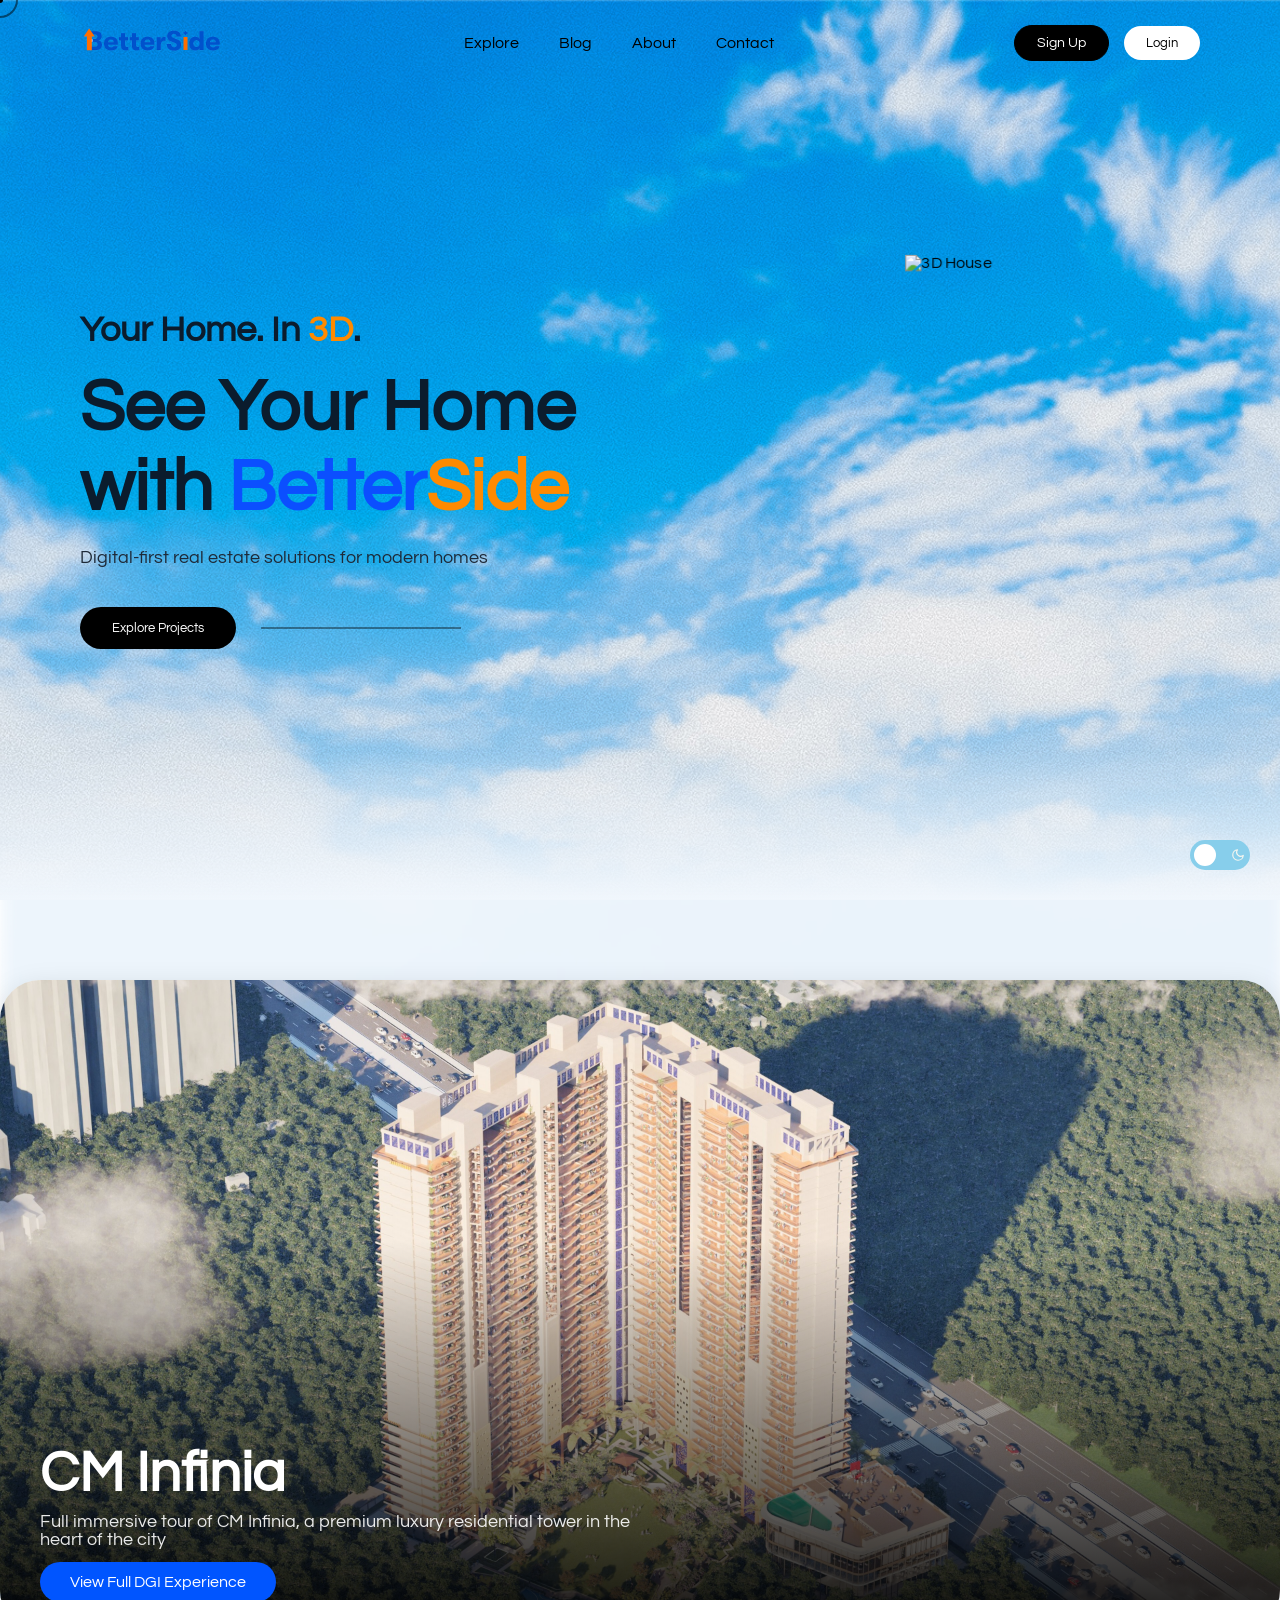
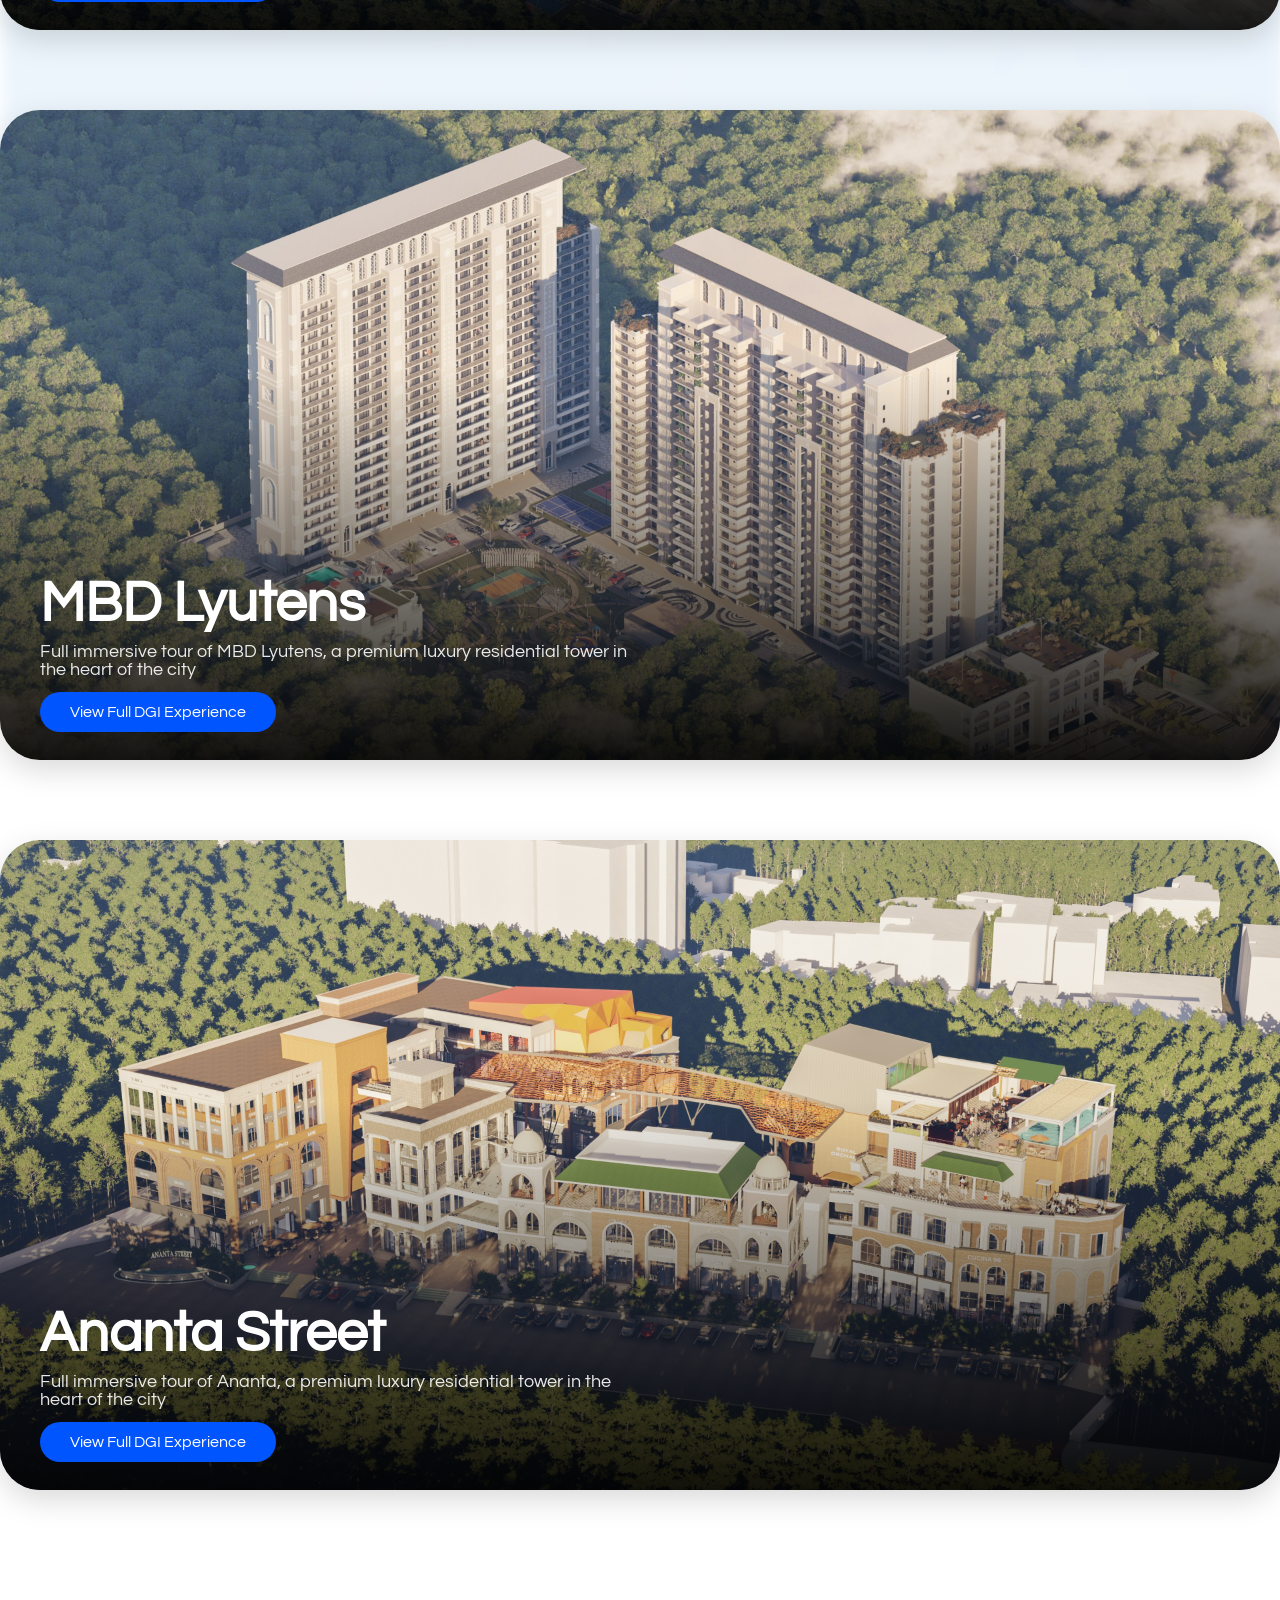
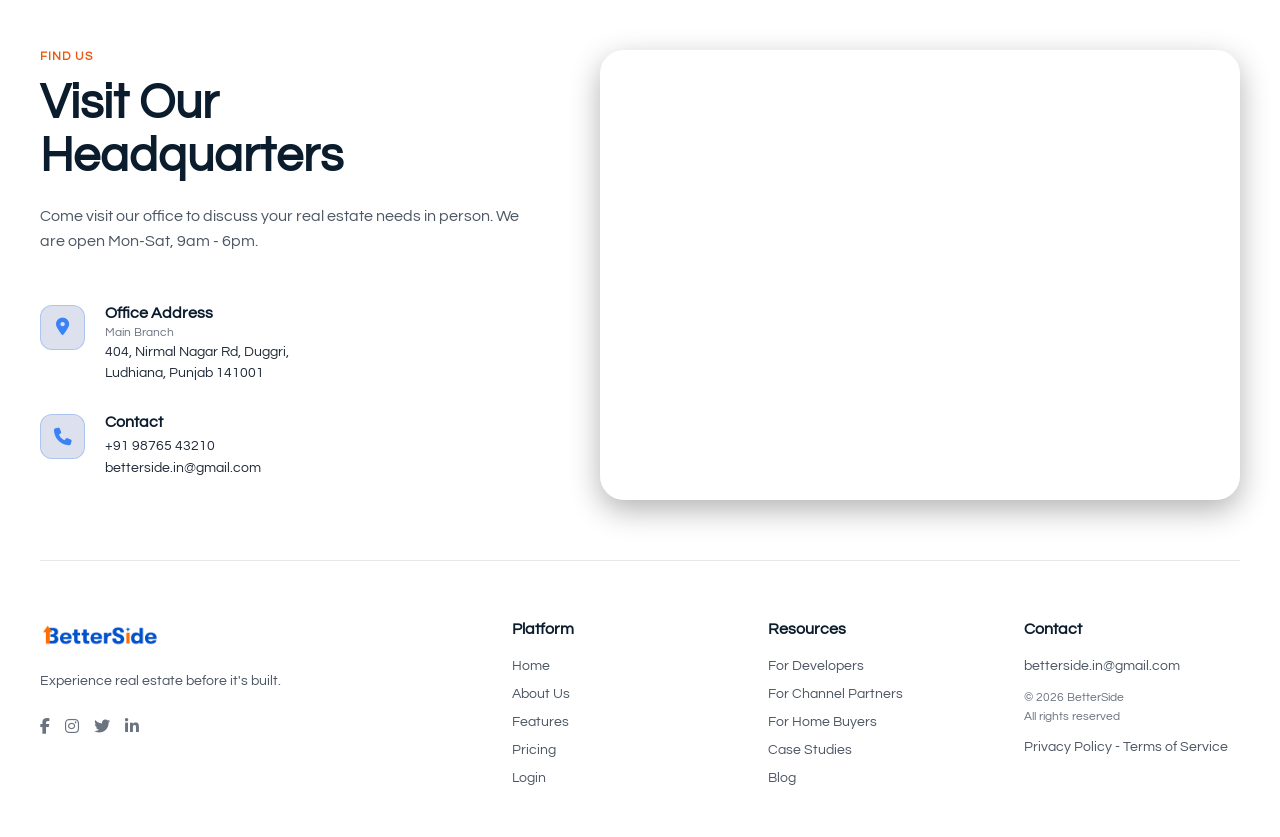
==== index.html @ ca1dca81 "s" ====
<!DOCTYPE html>
<html lang="en">
<head>
    <meta charset="UTF-8">
    <meta name="viewport" content="width=device-width, initial-scale=1.0">
    <title>BetterSide Real Estate</title>
    <link rel="stylesheet" href="style.css">
    <link href="https://fonts.googleapis.com/css2?family=Poppins:wght@300;400;500;600;700&family=Questrial&family=Inter:wght@300;400;600;700&display=swap" rel="stylesheet">
    <link rel="stylesheet" href="https://cdnjs.cloudflare.com/ajax/libs/font-awesome/6.4.0/css/all.min.css">
</head>
<body>

<div class="cursor-dot"></div>
<div class="cursor-ring"></div>

<header class="hero" style="background-image: url('images/hero\ \(background\).jpg'); background-size: cover; background-position: center; background-repeat: no-repeat;">
    <div class="fade-overlay"></div>
    
    <nav class="navbar">
      <div class="logo-space">
        <img src="images/Betterside Logo 1.png" alt="BetterSide Logo">
      </div>
      
     <ul class="nav-links">
  <li>Explore</li>
  <li>Blog</li>

  <li>
    <a href="/subpage/About/index.html" class="primary">About</a>
  </li>

  <li>
    <a href="/subpage/Contact/index.html" class="primary">Contact</a>
  </li>

  <li class="mobile-auth-btn">
    <button class="login-btn"
    onclick="window.location.href='/subpage/Login/index.html'"
    style="width:150px;margin-bottom:10px;border:1px solid #ccc;">
    Login
    </button>
  </li>

  <li class="mobile-auth-btn">
    <button class="signup-btn"
    onclick="window.location.href='/subpage/Sign%20up/index.html'"
    style="width:150px;">
    Sign Up
    </button>
  </li>
</ul>

<div class="nav-actions">
  <button class="signup-btn"
  onclick="window.location.href='/subpage/Sign%20up/index.html'">
  Sign Up
  </button>

  <button class="login-btn"
  onclick="window.location.href='/subpage/Login/index.html'">
  Login
  </button>
</div>

      <div class="hamburger">
        <span></span><span></span><span></span>
      </div>
    </nav>

    <div class="hero-wrapper">
   <div class="hero-content hero-intro">
  <h2 class="intro-line">Your Home. In <span class="accent">3D</span>.</h2>

  <h1 class="intro-title">
    <span>See Your Home</span>
    <span>with <span class="brand">Better<span>Side</span></span></span>
  </h1>

  <p class="intro-sub">Digital-first real estate solutions for modern homes</p>

  <div class="hero-actions intro-ui">
    <button class="primary-btn" id="exploreBtn">Explore Projects</button>
    <div class="slider-line"></div>
  </div>
</div>
      <div class="hero-image tilt-card">
  <img src="images/house (hero).png" alt="3D House">
</div>

    </div>
</header>

<div class="cm-section-container" id="cm-section">
    <div class="cm-hero-card">
        <div class="cm-hero-img-wrap">
             <img src="images/cm.jpg" alt="CM Infinia" class="cm-hero-bg">
            <div class="cm-overlay"></div>
        </div>
        <div class="cm-hero-text">
            <h1>CM Infinia</h1>
            <p class="cm-desc">Full immersive tour of CM Infinia, a premium luxury residential tower in the heart of the city</p>
            <a href="https://www.cminfiniaimmersive.com/" class="cm-btn-primary" style="text-decoration: none;">View Full DGI Experience</a>
        </div>
    </div>

    <div class="cm-top-row">
        <div class="cm-placeholder"></div>
        <div class="cm-sidebar">
            <h3>Project Amenities</h3>
            <div class="cm-amenities-grid">
                <div class="cm-amenity-item"><div class="cm-icon-box"><img src="https://img.icons8.com/ios/50/ambulance--v1.png" alt="Ambulance"></div><p>Ambulance Service</p></div>
                <div class="cm-amenity-item"><div class="cm-icon-box"><img src="https://img.icons8.com/ios/50/meditation-guru.png" alt="Meditation"></div><p>Meditation room</p></div>
                <div class="cm-amenity-item"><div class="cm-icon-box"><img src="https://img.icons8.com/ios/50/video-playlist.png" alt="Theatre"></div><p>Mini Theatre</p></div>
                <div class="cm-amenity-item"><div class="cm-icon-box"><img src="https://img.icons8.com/ios/50/beach-umbrella.png" alt="Sky Lounge"></div><p>Sky Lounge</p></div>
                <div class="cm-amenity-item"><div class="cm-icon-box"><img src="https://img.icons8.com/ios/50/badminton.png" alt="Badminton"></div><p>Badminton Court</p></div>
                <div class="cm-amenity-item"><div class="cm-icon-box"><img src="https://img.icons8.com/ios/50/sauna.png" alt="Sauna"></div><p>Sauna & Spa</p></div>
                <div class="cm-amenity-item cm-amenity-center"><div class="cm-icon-box"><img src="https://img.icons8.com/ios/50/restaurant-table.png" alt="Restaurant"></div><p>Restaurant</p></div>
            </div>
            <div class="cm-contact-area">
                <div class="cm-contact-card">
                    <div class="cm-brand-info">
                        <span class="cm-brand-name"><span class="cm-highlight"></span>BetterSide</span>
                        <span class="cm-sub-text">(for any query)</span>
                    </div>
                    <button class="cm-btn-contact">Contact</button>
                </div>
                <button class="cm-btn-vr">Book for VR <span class="cm-vr-subtext">(for greater experience)</span></button>
            </div>
        </div>
    </div>

    <div class="cm-bottom-bar">
        <div class="cm-info-pill">
            <div class="cm-info-icon-wrapper"><img src="https://img.icons8.com/ios/50/marker--v1.png" alt="Location"></div>
            <div class="cm-info-text"><span class="cm-label">Location</span><span class="cm-value">CM Valley, Jainpuri</span></div>
        </div>
        <div class="cm-info-pill">
            <div class="cm-info-icon-wrapper"><img src="https://img.icons8.com/ios/50/home--v1.png" alt="Home"></div>
            <div class="cm-info-text"><span class="cm-label">Property type</span><span class="cm-value">Apartments</span></div>
        </div>
        <div class="cm-info-pill">
            <div class="cm-price-sym">₹</div>
            <div class="cm-info-text"><span class="cm-label">Area</span><span class="cm-value">4600s.ft and above <span class="cm-unit"></span></span></div>
        </div>
        <button class="cm-info-pill cm-options-btn">
            <div class="cm-info-icon-wrapper"><img src="https://img.icons8.com/ios/50/horizontal-settings-mixer.png" alt="Options"></div>
           <span  class="cm-value">More options</span> 
        </button>
        <button class="cm-download-btn"><img src="https://img.icons8.com/ios/50/long-arrow-down.png" alt="Download" style="width: 24px;"></button>
    </div>
</div>

<div class="cm-section-container" id="mbd-section">
    <div class="cm-hero-card">
        <div class="cm-hero-img-wrap">
             <img src="images/MDB_Lutyens_1766146795158.jpg" alt="MBD Lyutens" class="cm-hero-bg">
            <div class="cm-overlay"></div>
        </div>
        <div class="cm-hero-text">
            <h1>MBD Lyutens</h1>
            <p class="cm-desc">Full immersive tour of MBD Lyutens, a premium luxury residential tower in the heart of the city</p>
            <a href="https://www.mdbthelutyens.in/" class="cm-btn-primary" style="text-decoration: none;">View Full DGI Experience</a>
        </div>
    </div>

    <div class="cm-top-row">
        <div class="cm-placeholder"></div>
        <div class="cm-sidebar">
            <h3>Project Amenities</h3>
            <div class="cm-amenities-grid">
                <div class="cm-amenity-item"><div class="cm-icon-box"><img src="https://img.icons8.com/ios/50/city-hall.png" alt="Clubhouse"></div><p>Clubhouse</p></div>
                <div class="cm-amenity-item"><div class="cm-icon-box"><img src="https://img.icons8.com/ios/50/park-bench.png" alt="Park"></div><p>Green Park</p></div>
                <div class="cm-amenity-item"><div class="cm-icon-box"><img src="https://img.icons8.com/ios/50/swimming-pool.png" alt="Pool"></div><p>Infinity Pool</p></div>
                <div class="cm-amenity-item"><div class="cm-icon-box"><img src="https://img.icons8.com/ios/50/security-shield-green.png" alt="Security"></div><p>Essential Service</p></div>
                <div class="cm-amenity-item"><div class="cm-icon-box"><img src="https://img.icons8.com/ios/50/000000/ping-pong.png" alt="Rec"></div><p>Recreational</p></div>
                <div class="cm-amenity-item"><div class="cm-icon-box"><img src="https://img.icons8.com/ios/50/sauna.png" alt="Sauna"></div><p>Sauna & Spa</p></div>
                <div class="cm-amenity-item cm-amenity-center"><div class="cm-icon-box"><img src="https://img.icons8.com/ios/50/playground.png" alt="Kids"></div><p>Children Space</p></div>
            </div>
            <div class="cm-contact-area">
                <div class="cm-contact-card">
                    <div class="cm-brand-info"><span class="cm-brand-name"><span class="cm-highlight"></span>BetterSide</span><span class="cm-sub-text">(for any query)</span></div>
                    <button class="cm-btn-contact">Contact</button>
                </div>
                <button class="cm-btn-vr">Book for VR <span class="cm-vr-subtext">(for greater experience)</span></button>
            </div>
        </div>
    </div>

    <div class="cm-bottom-bar">
        <div class="cm-info-pill">
            <div class="cm-info-icon-wrapper"><img src="https://img.icons8.com/ios/50/marker--v1.png" alt="Location"></div>
            <div class="cm-info-text"><span class="cm-label">Location</span><span class="cm-value">CM Valley, Jainpuri</span></div>
        </div>
        <div class="cm-info-pill">
            <div class="cm-info-icon-wrapper"><img src="https://img.icons8.com/ios/50/home--v1.png" alt="Home"></div>
            <div class="cm-info-text"><span class="cm-label">Property type</span><span class="cm-value">Apartments</span></div>
        </div>
        <div class="cm-info-pill">
            <div class="cm-price-sym">₹</div>
            <div class="cm-info-text"><span class="cm-label">Price</span><span class="cm-value">₹ 7000 <span class="cm-unit">per sqft.</span></span></div>
        </div>
        <button class="cm-info-pill cm-options-btn">
            <div class="cm-info-icon-wrapper"><img src="https://img.icons8.com/ios/50/horizontal-settings-mixer.png" alt="Options"></div>
            <span class="cm-value">More options</span>
        </button>
        <button class="cm-download-btn"><img src="https://img.icons8.com/ios/50/long-arrow-down.png" alt="Download" style="width: 24px;"></button>
    </div>
</div>

<div class="cm-section-container" id="ananta-section">
    <div class="cm-hero-card">
        <div class="cm-hero-img-wrap">
            <img src="images/AnantaStreet_1766146992482.jpg" alt="Ananta" class="cm-hero-bg">
            <div class="cm-overlay"></div>
        </div>
        <div class="cm-hero-text">
            <h1>Ananta Street</h1>
            <p class="cm-desc">Full immersive tour of Ananta, a premium luxury residential tower in the heart of the city</p>
            <a href="https://bettersideserver-cpu.github.io/AnantaStreet/" class="cm-btn-primary" style="text-decoration: none">View Full DGI Experience</a>
        </div>
    </div>

    <div class="cm-top-row">
        <div class="cm-placeholder"></div>
        <div class="cm-sidebar">
            <h3>Project Amenities</h3>
            <div class="cm-amenities-grid">
                <div class="cm-amenity-item"><div class="cm-icon-box"><img src="https://img.icons8.com/ios/50/ambulance--v1.png" alt="Ambulance"></div><p>Ambulance</p></div>
                <div class="cm-amenity-item"><div class="cm-icon-box"><img src="https://img.icons8.com/ios/50/meditation-guru.png" alt="Meditation"></div><p>Meditation</p></div>
                <div class="cm-amenity-item"><div class="cm-icon-box"><img src="https://img.icons8.com/ios/50/video-playlist.png" alt="Theatre"></div><p>Mini Theatre</p></div>
                <div class="cm-amenity-item"><div class="cm-icon-box"><img src="https://img.icons8.com/ios/50/beach-umbrella.png" alt="Sky Lounge"></div><p>Sky Lounge</p></div>
                <div class="cm-amenity-item"><div class="cm-icon-box"><img src="https://img.icons8.com/ios/50/badminton.png" alt="Badminton"></div><p>Badminton</p></div>
                <div class="cm-amenity-item"><div class="cm-icon-box"><img src="https://img.icons8.com/ios/50/sauna.png" alt="Sauna"></div><p>Sauna & Spa</p></div>
                <div class="cm-amenity-item cm-amenity-center"><div class="cm-icon-box"><img src="https://img.icons8.com/ios/50/restaurant-table.png" alt="Restaurant"></div><p>Restaurant</p></div>
            </div>
            <div class="cm-contact-area">
                <div class="cm-contact-card">
                    <div class="cm-brand-info"><span class="cm-brand-name"><span class="cm-highlight"></span>BetterSide</span><span class="cm-sub-text">(for any query)</span></div>
                    <button class="cm-btn-contact">Contact</button>
                </div>
                <button class="cm-btn-vr">Book for VR <span class="cm-vr-subtext">(for greater experience)</span></button>
            </div>
        </div>
    </div>

    <div class="cm-bottom-bar">
        <div class="cm-info-pill">
            <div class="cm-info-icon-wrapper"><img src="https://img.icons8.com/ios/50/marker--v1.png" alt="Location"></div>
            <div class="cm-info-text"><span class="cm-label">Location</span><span class="cm-value">Ananta Valley, Jainpuri</span></div>
        </div>
        <div class="cm-info-pill">
            <div class="cm-info-icon-wrapper"><img src="https://img.icons8.com/ios/50/home--v1.png" alt="Home"></div>
            <div class="cm-info-text"><span class="cm-label">Property type</span><span class="cm-value">Apartments</span></div>
        </div>
        <div class="cm-info-pill">
            <div class="cm-price-sym">₹</div>
            <div class="cm-info-text"><span class="cm-label">Price</span><span class="cm-value">₹ 7000 <span class="cm-unit">per sqft.</span></span></div>
        </div>
        <button class="cm-info-pill cm-options-btn">
            <div class="cm-info-icon-wrapper"><img src="https://img.icons8.com/ios/50/horizontal-settings-mixer.png" alt="Options"></div>
            <span class="cm-value">More options</span>
        </button>
        <button class="cm-download-btn"><img src="https://img.icons8.com/ios/50/long-arrow-down.png" alt="Download" style="width: 24px;"></button>
    </div>
</div>

<footer class="bs-footer">
    <div class="bs-container">
        <div class="bs-footer-flex-wrapper">
            <div class="bs-top-section">
                <span class="bs-label">Find Us</span>
                <h2 class="bs-heading">Visit Our <br>Headquarters</h2>
                <p class="bs-subtext">Come visit our office to discuss your real estate needs in person. We are open Mon-Sat, 9am - 6pm.</p>
                
                <div class="bs-contact-list">
                    <div class="bs-contact-item">
                        <div class="bs-icon-box">
                            <i class="fa-solid fa-location-dot"></i>
                        </div>
                        <div class="bs-contact-info">
                            <h4>Office Address</h4>
                            <p class="bs-detail-label">Main Branch</p>
                            <p class="bs-detail-value">404, Nirmal Nagar Rd, Duggri,<br>Ludhiana, Punjab 141001</p>
                        </div>
                    </div>
                    <div class="bs-contact-item">
                        <div class="bs-icon-box">
                            <i class="fa-solid fa-phone"></i>
                        </div>
                        <div class="bs-contact-info">
                            <h4>Contact</h4>
                            <p class="bs-detail-value">+91 98765 43210<br>betterside.in@gmail.com</p>
                        </div>
                    </div>
                </div>
            </div>

            <div class="bs-map-section">
                <iframe src="https://www.google.com/maps/embed?pb=!1m18!1m12!1m3!1d3424.678912345678!2d75.845!3d30.895!2m3!1f0!2f0!3f0!3m2!1i1024!2i768!4f13.1!3m3!1m2!1s0x391a828f09012345%3A0xabcdef0123456789!2sNirmal%20Nagar%20Rd%2C%20Dugri%2C%20Ludhiana%2C%20Punjab%20141003!5e0!3m2!1sen!2sin!4v1680000000000!5m2!1sen!2sin" width="100%" height="100%" style="border:0;" allowfullscreen="" loading="lazy" referrerpolicy="no-referrer-when-downgrade"></iframe>
            </div>
        </div>

        <div class="bs-divider"></div>
        
        <div class="bs-bottom-section">
            <div class="bs-col bs-brand-col">
                <div class="bs-logo-wrapper">
                    <img src="images/Betterside Logo 1.png" alt="BetterSide" class="bs-logo">
                </div>
                <p class="bs-brand-desc">Experience real estate before it's built.</p>
                <div class="bs-social-icons">
                    <a href="#"><i class="fa-brands fa-facebook-f"></i></a>
                    <a href="#"><i class="fa-brands fa-instagram"></i></a>
                    <a href="#"><i class="fa-brands fa-twitter"></i></a>
                    <a href="#"><i class="fa-brands fa-linkedin-in"></i></a>
                </div>
            </div>
            <div class="bs-col">
                <h5>Platform</h5>
                <ul class="bs-links">
                   <li><a href="#" id="scrollToTop">Home</a></li>
                    <li><a href="subpage/about/index.html">About Us</a></li>
                    <li><a href="./subpage/Features/index.html">Features</a></li>
                    <li><a href="./subpage/Pricing/index.html">Pricing</a></li>
                    <li><a href="./subpage/Login/index.html">Login</a></li>
                </ul>
            </div>
            <div class="bs-col">
                <h5>Resources</h5>
                <ul class="bs-links">
                    <li><a href="./subpage/Sign up/index.html">For Developers</a></li>
                    <li><a href="./subpage/Sign up/index.html">For Channel Partners</a></li>
                    <li><a href="./subpage/Sign up/index.html">For Home Buyers</a></li>
                    <li><a href="./subpage/Case studies/index.html">Case Studies</a></li>
                    <li><a href="./subpage/Blog/index.html">Blog</a></li>
                </ul>
            </div>
            <div class="bs-col">
                <h5>Contact</h5>
                <ul class="bs-links">
                    <li><a href="mailto:hello@better-side.com">betterside.in@gmail.com</a></li>
                    <li class="bs-copyright">© 2026 BetterSide<br>All rights reserved</li>
                    <li><a href="#">Privacy Policy - Terms of Service</a></li>
                </ul>
            </div>
        </div>
    </div>
</footer>

<label class="theme-switch">
      <input type="checkbox" id="theme-toggle">
      <span class="slider round">
          <svg class="icon-sun" xmlns="http://www.w3.org/2000/svg" width="16" height="16" viewBox="0 0 24 24" fill="none" stroke="currentColor" stroke-width="2" stroke-linecap="round" stroke-linejoin="round"><circle cx="12" cy="12" r="5"></circle><line x1="12" y1="1" x2="12" y2="3"></line><line x1="12" y1="21" x2="12" y2="23"></line><line x1="4.22" y1="4.22" x2="5.64" y2="5.64"></line><line x1="18.36" y1="18.36" x2="19.78" y2="19.78"></line><line x1="1" y1="12" x2="3" y2="12"></line><line x1="21" y1="12" x2="23" y2="12"></line><line x1="4.22" y1="19.78" x2="5.64" y2="18.36"></line><line x1="18.36" y1="5.64" x2="19.78" y2="4.22"></line></svg>
          <svg class="icon-moon" xmlns="http://www.w3.org/2000/svg" width="16" height="16" viewBox="0 0 24 24" fill="none" stroke="currentColor" stroke-width="2" stroke-linecap="round" stroke-linejoin="round"><path d="M21 12.79A9 9 0 1 1 11.21 3 7 7 0 0 0 21 12.79z"></path></svg>
      </span>
  </label>
          
<script>
   document.addEventListener('DOMContentLoaded', () => {
    
    // 1. Mobile Menu Toggle
    const hamburger = document.querySelector('.hamburger');
    const navLinks = document.querySelector('.nav-links');
    
    if (hamburger && navLinks) {
        hamburger.addEventListener('click', () => {
            navLinks.classList.toggle('active');
        });
    }

    // 2. Custom Cursor (Desktop Only)
    const dot = document.querySelector('.cursor-dot');
    const ring = document.querySelector('.cursor-ring');

    if (window.matchMedia("(pointer: fine)").matches && dot && ring) {
        let mouseX = 0, mouseY = 0;
        let ringX = 0, ringY = 0;

        document.addEventListener('mousemove', e => {
            mouseX = e.clientX;
            mouseY = e.clientY;
            dot.style.left = mouseX + 'px';
            dot.style.top  = mouseY + 'px';
        });

        function animateRing() {
            const dx = mouseX - ringX;
            const dy = mouseY - ringY;
            if (Math.sqrt(dx * dx + dy * dy) > 70) {
                ringX = mouseX;
                ringY = mouseY;
            } else {
                ringX += dx * 0.18;
                ringY += dy * 0.18;
            }
            ring.style.left = ringX + 'px';
            ring.style.top  = ringY + 'px';
            requestAnimationFrame(animateRing);
        }
        animateRing();

        document.querySelectorAll('a, button').forEach(el => {
            el.addEventListener('mouseenter', () => ring.classList.add('cursor-hover'));
            el.addEventListener('mouseleave', () => ring.classList.remove('cursor-hover'));
        });
    } else {
        if(dot) dot.style.display = 'none';
        if(ring) ring.style.display = 'none';
    }

    // 3. Theme Toggle
    const toggleSwitch = document.querySelector('#theme-toggle');
    const body = document.body;

    if (localStorage.getItem('theme') === 'dark') {
        body.classList.add('dark-mode');
        if(toggleSwitch) toggleSwitch.checked = true;
    }

    if(toggleSwitch) {
        toggleSwitch.addEventListener('change', function() {
            if (this.checked) {
                body.classList.add('dark-mode');
                localStorage.setItem('theme', 'dark');
            } else {
                body.classList.remove('dark-mode');
                localStorage.setItem('theme', 'light');
            }
        });
    }

    // 4. Navbar Scroll
    const navbar = document.querySelector(".navbar");
    let lastScrollY = window.scrollY;
    let showTimeout = null;

    window.addEventListener("scroll", () => {
        const currentScroll = window.scrollY;
        if(navbar) {
            navbar.classList.toggle("scrolled", currentScroll > 60);
            if (currentScroll > lastScrollY && currentScroll > 120) {
                clearTimeout(showTimeout);
                navbar.classList.add("nav-hide");
            } else if (currentScroll < lastScrollY) {
                navbar.classList.remove("nav-hide");
            }
        }
        lastScrollY = currentScroll;
    });

    // 5. Smooth Scroll
    const exploreBtn = document.getElementById('exploreBtn');
    const cmSection = document.getElementById('cm-section');
    const scrollToTop = document.getElementById('scrollToTop');

    if (exploreBtn && cmSection) {
        exploreBtn.addEventListener('click', () => {
            cmSection.scrollIntoView({ behavior: 'smooth', block: 'start' });
        });
    }
    
    if (scrollToTop) {
        scrollToTop.addEventListener('click', (e) => {
            e.preventDefault();
            window.scrollTo({ top: 0, behavior: 'smooth' });
        });
    }
});
document.addEventListener("DOMContentLoaded", () => {

  /* ================================
     HERO INTRO ANIMATION (REUSABLE)
  ================================ */
  const heroIntro = document.querySelector(".hero-intro");

  function playHeroIntro() {
    if (!heroIntro) return;

    // Remove class to reset animation
    heroIntro.classList.remove("animate");

    // Force browser reflow to restart animation
    void heroIntro.offsetWidth;

    // Re-add class after tiny delay
    setTimeout(() => {
      heroIntro.classList.add("animate");
    }, 50);
  }

  // Play once on page load
  playHeroIntro();

  /* ================================
     RESTART ON THEME TOGGLE
  ================================ */
  const themeToggle = document.getElementById("theme-toggle");
  const body = document.body;

  if (themeToggle) {
    themeToggle.addEventListener("change", () => {
      if (themeToggle.checked) {
        body.classList.add("dark-mode");
        localStorage.setItem("theme", "dark");
      } else {
        body.classList.remove("dark-mode");
        localStorage.setItem("theme", "light");
      }

      // Restart hero animation on theme change
      playHeroIntro();
    });
  }

  // Load saved theme on refresh
  if (localStorage.getItem("theme") === "dark") {
    body.classList.add("dark-mode");
    if (themeToggle) themeToggle.checked = true;
  }

});




// ===== PERFECTLY SMOOTH FLOAT + 3D TILT (NO JERK) =====
const tiltCard = document.querySelector(".tilt-card");

if (tiltCard) {
  const img = tiltCard.querySelector("img");

  let currentTiltX = 0;
  let currentTiltY = 0;
  let targetTiltX = 0;
  let targetTiltY = 0;

  let floatTime = 0;

  function animate() {
    // Smoothly ease tilt (lerp)
    currentTiltX += (targetTiltX - currentTiltX) * 0.08;
    currentTiltY += (targetTiltY - currentTiltY) * 0.08;

    // Floating motion (sin wave)
    floatTime += 0.01;
    const floatY = Math.sin(floatTime) * 6; // subtle float

    const rotateX = currentTiltY;
    const rotateY = currentTiltX;

    img.style.transform = `
      translateY(${floatY}px)
      rotateX(${rotateX}deg)
      rotateY(${rotateY}deg)
      scale(1.02)
    `;

    requestAnimationFrame(animate);
  }

  animate();

  tiltCard.addEventListener("mousemove", (e) => {
    const rect = tiltCard.getBoundingClientRect();
    const x = e.clientX - rect.left;
    const y = e.clientY - rect.top;

    const centerX = rect.width / 2;
    const centerY = rect.height / 2;

    targetTiltX = ((x - centerX) / centerX) * 3;   // left/right
    targetTiltY = ((y - centerY) / centerY) * -3;  // up/down
  });

  tiltCard.addEventListener("mouseleave", () => {
    // Smoothly return to center
    targetTiltX = 0;
    targetTiltY = 0;
  });
}


</script>

</body>
</html>
---- style.css ----
.avatar {
    width: 50px;
    height: 50px;
    border-radius: 50%;
    overflow: hidden; /* This clips the image into the circle */
    position: relative;
    background: #4f46e5;
}

#profileImage {
    width: 100%;
    height: 100%;
    object-fit: cover; /* This prevents the face from looking stretched */
}/* ========================================= */
/* 1. GLOBAL RESET & FONTS                   */
/* ========================================= */
* { margin: 0;
     padding: 0;
      box-sizing: border-box;
      font-family: 'Questrial', sans-serif; }

/* Mobile Auth Buttons (Hidden on Desktop) */
.mobile-auth-btn { display: none; }

/* ========================================= */
/* 2. BODY & THEME (Light/Dark)              */
/* ========================================= */
body {
    background: url('images/body(background 1) copy.png') no-repeat center center fixed;
    background-size: cover;
    transition: background-image 0.3s ease;
    cursor: none;
}
/* Hide default cursor */
body {
  cursor: none;
}

/* Small dot */
.cursor-dot {
  position: fixed;
  width: 6px;
  height: 6px;
  background: #000;
  border-radius: 50%;
  pointer-events: none;
  z-index: 100001;
  transform: translate(-50%, -50%);
}

/* Outer ring */
.cursor-ring {
  position: fixed;
  width: 36px;
  height: 36px;
  border: 2px solid rgba(0, 0, 0, 0.5);
  border-radius: 50%;
  pointer-events: none;
  z-index: 100000;
  transform: translate(-50%, -50%);
  transition:
    width 0.2s ease,
    height 0.2s ease,
    border 0.2s ease;
}

/* Hover effect */
.cursor-ring.cursor-hover {
  width: 50px;
  height: 50px;
  border-color: #ff8a00;
}

/* --- NIGHT MODE --- */
body.dark-mode {
    background-image: url('images/night.png'); 
    background-attachment: scroll;
}

body.dark-mode .hero {
    background-image: url('images/hero\ night\ bg\ copy.png') !important;
}

body.dark-mode .hero-content h1, 
body.dark-mode .hero-content h2, 
body.dark-mode .nav-links li, 
body.dark-mode .hero-content p { 
    color: #ffffff; 
    text-shadow: 0 2px 4px rgba(0,0,0,0.5); 
}

body.dark-mode .brand { color: #4da6ff; }
body.dark-mode .fade-overlay { background: linear-gradient(to bottom, rgba(197, 21, 21, 0) 0%, #13265b 100%); }
.navbar {
     will-change: transform;
    transform: translateZ(0);
    position: fixed;
    top: 0;
    left: 0;
    width: 100%;
    z-index: 999;
    transition: transform 0.45s ease, background 0.3s ease;
     height: 85px;          /* FIXED HEIGHT */
    padding: 0 60px;       /* REMOVE vertical padding */
    display: flex;
    align-items: center;
}
.hero{
    padding-top: 90px;
}
/* Hide on scroll down */
.navbar.nav-hide {
    transform: translateY(-120%);
}

/* Optional background when scrolled */
.navbar.scrolled {
     background: rgba(255, 255, 255, 0.45);
    backdrop-filter: blur(14px);
    -webkit-backdrop-filter: blur(14px);

    /* Bottom-only radius */
    border-bottom-left-radius: 28px;
    border-bottom-right-radius: 28px;
    border-top-left-radius: 0;
    border-top-right-radius: 0;

    /* Reduce height */
    padding: 14px 60px;

    border: 1px solid rgba(255, 255, 255, 0.35);
    box-shadow:
        0 8px 25px rgba(0, 0, 0, 0.08),
        inset 0 1px 0 rgba(255, 255, 255, 0.6);
}

/* ========================================= */
/* 3. HERO HEADER & NAVBAR                   */
/* ========================================= */

/* ===== HERO INTRO ANIMATION ===== */
.hero-intro .intro-line,
.hero-intro .intro-title span,
.hero-intro .intro-sub,
.hero-intro .intro-ui {
  opacity: 0;
  transform: translateY(40px);
}

.hero-intro.animate .intro-line {
  animation: riseIn 0.9s cubic-bezier(.2,.8,.2,1) forwards;
}

.hero-intro.animate .intro-title span:nth-child(1) {
  animation: riseIn 0.9s cubic-bezier(.2,.8,.2,1) forwards;
  animation-delay: 0.15s;
}

.hero-intro.animate .intro-title span:nth-child(2) {
  animation: riseIn 0.9s cubic-bezier(.2,.8,.2,1) forwards;
  animation-delay: 0.3s;
}

.hero-intro.animate .intro-sub {
  animation: riseIn 0.9s cubic-bezier(.2,.8,.2,1) forwards;
  animation-delay: 0.5s;
}

.hero-intro.animate .intro-ui {
  animation: riseIn 0.9s cubic-bezier(.2,.8,.2,1) forwards;
  animation-delay: 0.7s;
}

@keyframes riseIn {
  to {
    opacity: 1;
    transform: translateY(0);
  }
}

.hero { min-height: 100vh; background: transparent; position: relative; transition: background-image 0.3s ease; }

.fade-overlay { 
    position: absolute; bottom: 0; left: 0; width: 100%; height: 150px; 
    background: linear-gradient(to bottom, rgba(240, 246, 252, 0) 0%, #f0f6fc 100%); 
    z-index: 2; pointer-events: none; 
}
/* Removes underline and blue color from all links in the navbar */
.nav-links a {
    text-decoration: none; /* Removes the underline */
    color: inherit;        /* Makes the text match the color of its parent (black or white) */
}

/* Optional: Ensures they don't turn purple after being clicked */
.nav-links a:visited {
    color: inherit;
}
.navbar { display: flex; align-items: center; justify-content: space-between; padding: 32px 80px; }
.logo-space img { height: 36px; }
.nav-links { display: flex; gap: 40px; list-style: none; font-size: 16px; }
.nav-actions { display: flex; align-items: center; gap: 15px; }

/* Buttons */
.login-btn { 
    background: #fff; border: none; padding: 10px 22px; 
    border-radius: 25px; cursor: pointer; transition: all 0.3s ease; 
}
.login-btn:hover { transform: translateY(-2px); }

.signup-btn {
    background: #000; color: #fff; border: 1px solid #000;
    padding: 10px 22px; border-radius: 25px; cursor: pointer;
    font-size: 14px; font-family: 'Questrial', sans-serif; transition: all 0.3s ease;
}
.signup-btn:hover { background: #333; border-color: #333; transform: translateY(-2px); }

body.dark-mode .signup-btn { background: #4da6ff; border-color: #4da6ff; color: #fff; }
body.dark-mode .signup-btn:hover { background: #3d8bdb; border-color: #3d8bdb; }

.hero-wrapper { display: grid; grid-template-columns: 1.1fr 0.9fr; align-items: center; min-height: calc(100vh - 120px); padding: 0 80px; }
.hero-content h1 { font-size: 72px; line-height: 1.1; margin: 20px 0; color: #0b1c2d; }
.hero-content h2 { font-size: 36px; color: #0b1c2d; }
.hero-content p { font-size: 18px; color: #1e2a38; margin-bottom: 40px; }
.accent { color: #ff8a00; }
.brand { color: #0b4fff; }
.brand span { color: #ff8a00; }

.hero-actions { display: flex; align-items: center; gap: 25px; }
.primary-btn { background: #000; color: #fff; border: none; padding: 14px 32px; border-radius: 30px; cursor: pointer; }
.slider-line { height: 2px; width: 200px; background: rgba(0, 0, 0, 0.4); }

.hero-image { display: flex; justify-content: center; align-items: center; }
.hero-image img { height: 450px; max-width: 870px; object-fit: contain; }

.hamburger { display: none; flex-direction: column; gap: 6px; cursor: pointer; }
.hamburger span { width: 24px; height: 2px; background: #000; border-radius: 2px; }

/* Theme Toggle */
.theme-switch { position: fixed; bottom: 30px; right: 30px; z-index: 9999; display: inline-block; width: 60px; height: 30px; }
.theme-switch input { opacity: 0; width: 0; height: 0; }
.slider { position: absolute; cursor: pointer; top: 0; left: 0; right: 0; bottom: 0; background-color: #87CEEB; transition: .4s; border-radius: 34px; display: flex; align-items: center; justify-content: space-between; padding: 0 5px; }
.slider:before { position: absolute; content: ""; height: 22px; width: 22px; left: 4px; bottom: 4px; background-color: white; transition: .4s; border-radius: 50%; z-index: 2; }
input:checked + .slider { background-color: #483d8b; }
input:checked + .slider:before { transform: translateX(30px); }
.icon-sun, .icon-moon { color: #fff; z-index: 1; width: 14px; }
.icon-sun { stroke: #FDB813; }
.icon-moon { stroke: #F4F6F0; }
/* ========================================= */
/* 4. UNIFIED CM SECTION DESIGN (Desktop)    */
/* ========================================= */
.cm-section-container { 
    margin-top: 80px; width: 100%; max-width: 1400px; 
    display: flex; flex-direction: column; gap: 20px; 
    font-family: 'Poppins', sans-serif; margin-left: auto; margin-right: auto;
    position: relative; min-height: 650px; 
}
.cm-top-row { display: flex; gap: 20px; height: 500px; }
.cm-placeholder { flex: 3; }

/* Hero Card (Trigger) */
.cm-hero-card { 
    position: absolute; top: 0; left: 0; z-index: 10;
    width: 100%; height: 100%; border-radius: 40px; overflow: hidden; 
    box-shadow: 0 10px 30px rgba(0,0,0,0.15); 
    transition: all 0.5s cubic-bezier(0.25, 1, 0.5, 1);
}
.cm-hero-img-wrap, .cm-hero-bg { width: 100%; height: 100%; object-fit: cover; position: relative; }
.cm-overlay { position: absolute; bottom: 0; left: 0; width: 100%; height: 60%; background: linear-gradient(to top, rgba(0,0,0,0.9), transparent); }
.cm-hero-text { position: absolute; bottom: 40px; left: 40px; color: white; max-width: 600px; z-index: 2; }
.cm-hero-text h1 { font-size: 3.5rem; font-weight: 700; margin: 0 0 10px 0; }
.cm-desc { font-size: 1.1rem; font-weight: 300; margin-bottom: 25px; opacity: 0.9; }
.cm-btn-primary { background-color: #0055ff; color: white; border: none; padding: 12px 30px; border-radius: 30px; font-size: 1rem; font-weight: 500; cursor: pointer; transition: 0.3s; }
.cm-btn-primary:hover { background-color: #0044cc; }

/* Sidebar (Hidden on Desktop default) */
.cm-sidebar { 
    flex: 1; 
    background: url("data:image/svg+xml,%3Csvg viewBox='0 0 200 200' xmlns='http://www.w3.org/2000/svg'%3E%3Cfilter id='noiseFilter'%3E%3CfeTurbulence type='fractalNoise' baseFrequency='0.65' numOctaves='3' stitchTiles='stitch'/%3E%3C/filter%3E%3Crect width='100%25' height='100%25' filter='url(%23noiseFilter)' opacity='0.15'/%3E%3C/svg%3E"), linear-gradient(0deg, rgba(255, 255, 255, 0.9), rgba(255, 255, 255, 0.8)), linear-gradient(90deg, rgba(31, 106, 255, 0.77) 0%, rgba(132, 163, 242, 0.77) 100%); 
    border-radius: 40px; padding: 25px; box-shadow: 0 10px 20px rgba(0,0,0,0.05); 
    border: 1px solid rgba(255,255,255,0.6); display: flex; flex-direction: column; justify-content: space-between; 
    opacity: 0; transform: translateX(-100px); transition: all 0.5s ease-out;
}
.cm-sidebar h3 { font-size: 1.2rem; color: #333; font-weight: 500; margin: 0 0 20px 0; }
.cm-amenities-grid { display: grid; grid-template-columns: repeat(3, 1fr); gap: 15px; margin-bottom: 20px; }
.cm-amenity-item { display: flex; flex-direction: column; align-items: center; text-align: center; }
.cm-amenity-center { grid-column: 2; }
.cm-icon-box { margin-bottom: 5px; display: flex; justify-content: center; align-items: center; height: 35px; width: 35px; }
.cm-icon-box img { width: 38px; height: 38px; object-fit: contain; opacity: 0.7; }
.cm-amenity-item p { font-size: 0.85rem; color: #555; line-height: 1.2; margin: 0; }
.cm-contact-area { display: flex; flex-direction: column; gap: 10px; }
.cm-contact-card { background: rgba(255,255,255,0.6); border: 1px solid #ccc; border-radius: 12px; padding: 8px 12px; display: flex; justify-content: space-between; align-items: center; }
.cm-brand-info { display: flex; flex-direction: column; }
.cm-brand-name { font-weight: 700; color: #0055ff; font-size: 0.9rem; }
.cm-sub-text { font-size: 0.6rem; color: #666; }
.cm-btn-contact { background: #f0f0f0; border: 1px solid #ddd; border-radius: 20px; padding: 12px 15px; font-size: 0.85rem; font-weight: 600; cursor: pointer; }
.cm-btn-vr { background-color: #0099ff; color: white; border: none; border-radius: 15px; padding: 12px; font-size: 0.9rem; font-weight: 600; cursor: pointer; text-align: center; line-height: 1.2; }
.cm-vr-subtext { display: block; font-size: 0.65rem; font-weight: 400; opacity: 0.9; }

/* Bottom Bar (Hidden on Desktop default) */
.cm-bottom-bar { 
    background: url("data:image/svg+xml,%3Csvg viewBox='0 0 200 200' xmlns='http://www.w3.org/2000/svg'%3E%3Cfilter id='noiseFilter'%3E%3CfeTurbulence type='fractalNoise' baseFrequency='0.65' numOctaves='3' stitchTiles='stitch'/%3E%3C/filter%3E%3Crect width='100%25' height='100%25' filter='url(%23noiseFilter)' opacity='0.15'/%3E%3C/svg%3E"), linear-gradient(0deg, rgba(255, 255, 255, 0.9), rgba(255, 255, 255, 0.8)), linear-gradient(90deg, rgba(31, 106, 255, 0.77) 0%, rgba(132, 163, 242, 0.77) 100%); 
    backdrop-filter: blur(10px); border-radius: 50px; padding: 10px 15px; 
    display: flex; align-items: center; justify-content: space-between; gap: 15px; 
    border: 1px solid white; opacity: 0; transform: translateY(-50px); transition: all 0.5s ease-out;
}
.cm-info-pill { flex: 1; background-color: rgba(243, 244, 246, 0.8); border: 1px solid #d1d5db; border-radius: 40px; padding: 10px 20px; display: flex; align-items: center; gap: 15px; height: 60px; }
.cm-info-icon-wrapper { display: flex; justify-content: center; align-items: center; width: 30px; }
.cm-info-icon-wrapper img { width: 24px; height: 24px; opacity: 0.6; }
.cm-price-sym { font-weight: bold; font-size: 1.4rem; color: #222; margin-right: 10px; }
.cm-info-text { display: flex; flex-direction: column; }
.cm-label { font-size: 0.7rem; color: #666; }
.cm-value { font-size: 0.95rem; font-weight: 600; color: #222; }
.cm-unit { font-weight: 400; font-size: 0.8rem; color: #666; }
.cm-options-btn { cursor: pointer; background-color: transparent; border: 1px solid #ccc; flex: 0 0 auto; }
.cm-download-btn { width: 60px; height: 60px; border-radius: 50%; border: 1px solid #ccc; background-color: rgba(243, 244, 246, 0.8); display: flex; justify-content: center; align-items: center; cursor: pointer; flex-shrink: 0; }
.cm-download-btn img { width: 20px; opacity: 0.6; }

/* Desktop Hover Triggers */
.cm-section-container:hover .cm-hero-card { width: calc(72% - 20px); height: 500px; }
.cm-section-container:hover .cm-sidebar { opacity: 1; transform: translateX(0); transition-delay: 0.1s; }
.cm-section-container:hover .cm-bottom-bar { opacity: 1; transform: translateY(0); transition-delay: 0.2s; }

/* ========================================= */
/* 5. FOOTER                                 */
/* ========================================= */
.bs-footer { margin-top: 80px; padding: 80px 20px 40px; width: 100%; font-family: 'Inter', sans-serif; }
.bs-container { max-width: 1200px; margin: 0 auto; }
.bs-footer-flex-wrapper { display: flex; justify-content: space-between; align-items: flex-start; gap: 60px; margin-bottom: 60px; }
.bs-top-section { flex: 1; max-width: 500px; }
.bs-map-section { flex: 1; height: 450px; width: 100%; border-radius: 24px; overflow: hidden; box-shadow: 0 10px 30px rgba(0,0,0,0.3); border: 1px solid rgba(255, 255, 255, 0.1); }
.bs-label { color: #ea580c; font-size: 0.75rem; font-weight: 600; letter-spacing: 1px; margin-bottom: 15px; display: block; text-transform: uppercase; }
.bs-heading { font-size: 3rem; font-weight: 700; line-height: 1.1; margin-bottom: 20px; color: #0b1c2d; }
.bs-subtext { color: #4b5563; font-size: 1rem; line-height: 1.6; margin-bottom: 50px; font-weight: 300; }
.bs-contact-list { display: flex; flex-direction: column; gap: 30px; }
.bs-contact-item { display: flex; gap: 20px; align-items: flex-start; }
.bs-icon-box { width: 45px; height: 45px; background-color: rgba(30, 58, 138, 0.15); border: 1px solid rgba(59, 130, 246, 0.3); border-radius: 12px; display: flex; justify-content: center; align-items: center; flex-shrink: 0; color: #3b82f6; font-size: 1.1rem; }
.bs-contact-info h4 { font-size: 1rem; font-weight: 600; margin-bottom: 5px; color: #0b1c2d; }
.bs-detail-label { font-size: 0.75rem; color: #6b7280; margin-bottom: 2px; }
.bs-detail-value { font-size: 0.9rem; color: #1f2937; line-height: 1.5; }
.bs-divider { height: 1px; background-color: #e5e7eb; margin-bottom: 60px; width: 100%; }
.bs-bottom-section { display: grid; grid-template-columns: 2fr 1fr 1fr 1fr; gap: 40px; }
.bs-logo-wrapper { display: flex; align-items: center; gap: 10px; margin-bottom: 20px; }
.bs-logo { height: 30px; width: auto; }
.bs-brand-desc { color: #4b5563; font-size: 0.85rem; line-height: 1.6; margin-bottom: 25px; max-width: 300px; }
.bs-social-icons { display: flex; gap: 15px; }
.bs-social-icons a { color: #6b7280; font-size: 1rem; transition: 0.3s; }
.bs-social-icons a:hover { color: #000; }
.bs-col h5 { color: #0b1c2d; font-size: 1rem; font-weight: 600; margin-bottom: 20px; }
.bs-links { list-style: none; }
.bs-links li { margin-bottom: 12px; }
.bs-links a { text-decoration: none; color: #4b5563; font-size: 0.85rem; transition: 0.3s; }
.bs-copyright { color: #6b7280; font-size: 0.75rem; line-height: 1.6; margin-top: 15px; margin-bottom: 15px; }

/* Footer Night Mode */
body.dark-mode .bs-footer { background-color: #0C1131; color: #ffffff; position: relative; }
body.dark-mode .bs-footer::before { content: ""; position: absolute; top: -150px; left: 0; width: 100%; height: 151px; background: linear-gradient(to bottom, rgba(12, 17, 49, 0), #0C1131); pointer-events: none; }
body.dark-mode .bs-heading, body.dark-mode .bs-contact-info h4, body.dark-mode .bs-col h5 { color: #ffffff; }
body.dark-mode .bs-subtext, body.dark-mode .bs-brand-desc, body.dark-mode .bs-links a { color: #9ca3af; }
body.dark-mode .bs-detail-value { color: #d1d5db; }
body.dark-mode .bs-links a:hover, body.dark-mode .bs-social-icons a:hover { color: #ffffff; }
body.dark-mode .bs-divider { background-color: #1f2937; }
body.dark-mode .bs-social-icons a { color: #9ca3af; }
body.dark-mode .bs-map-section iframe { filter: grayscale(100%) invert(92%) contrast(83%); }

/* ========================================= */
/* 6. MOBILE RESPONSIVENESS (FINAL)          */
/* ========================================= */

@media screen and (max-width: 1024px) {
    .hero-content h1 { font-size: 50px; }
    .hero-image img { height: 350px; }
    .navbar { padding: 0 40px; }
}

@media screen and (max-width: 768px) {
    

    .navbar { padding: 20px; background: rgba(255, 255, 255, 0.95); }
    .logo-space img { height: 28px; }
    .hamburger { display: flex; z-index: 9999; }
    .nav-actions { display: none; } /* Hide Desktop Buttons */

    /* Mobile Menu */
    .nav-links {
        position: fixed; top: 70px; left: 0; width: 100%; height: 0;
        background: white; flex-direction: column; align-items: center; justify-content: center;
        overflow: hidden; transition: height 0.3s ease; padding: 0; gap: 20px;
        z-index: 9998; box-shadow: 0 10px 10px rgba(0,0,0,0.1);
    }
    
    .nav-links.active {
        height: 380px; /* Expands to fit buttons */
        border-bottom: 1px solid #eee;
    }

    /* Show Mobile Buttons */
    .mobile-auth-btn { display: block; text-align: center; }

    /* Dark Mode Fixes */
    body.dark-mode .nav-links { background: #0C1131; border-color: #333; }

    /* --- 2. HERO SECTION --- */
    
    .hero-wrapper { grid-template-columns: 1fr; text-align: center; gap: 40px; padding: 0 20px; }
    .hero-content { order: 2; }
    .hero-image { order: 1; }
    .hero-content h1 { font-size: 42px; margin-top: 10px; }
    .hero-content h2 { font-size: 24px; }
    .hero-content p { font-size: 16px; margin-bottom: 25px; }
    .hero-actions { justify-content: center; }
    .hero-image img { height: auto; width: 100%; max-width: 350px; }

    /* --- 3. PROJECT SECTIONS (Stacked & No Pills) --- */
    /* Target ALL 3 sections via their shared class */
    .cm-section-container {
        display: flex; flex-direction: column; height: auto; min-height: auto;
        margin-top: 0px; padding: 0 20px;
    }
    .cm-placeholder { display: none; }
    
    .cm-top-row { display: flex; flex-direction: column; height: auto; gap: 0; }

    /* Cards */
    .cm-hero-card {
        position: relative; width: 100% !important; height: 250px;
        border-radius: 20px; margin-bottom: 20px; top: auto; left: auto; right: auto;
        box-shadow: none;
    }
    .cm-hero-text { bottom: 20px; left: 20px; }
    .cm-hero-text h1 { 
        margin-left: 10px;
        margin-bottom: 20px;
        font-size: 2rem; }
    .cm-desc { display: none; } /* Optional: Hide desc on phone */

    /* Sidebars */
    .cm-sidebar {
        opacity: 1; transform: none; width: 100%; margin-top: 0;
        background: rgba(255,255,255,0.5); border: 1px solid #eee; padding: 20px;
    }
    .cm-amenities-grid { grid-template-columns: repeat(3, 1fr); gap: 10px; }
    .cm-amenity-center { grid-column: auto; }

    /* HIDE BOTTOM BARS */
    .cm-bottom-bar { display: none !important; }

    /* Project Dark Mode Mobile */
    body.dark-mode .cm-sidebar { background: #131b40; border-color: #2d3748; }
    body.dark-mode .cm-sidebar h3 { color: #fff; }
    body.dark-mode .cm-amenity-item p { color: #ccc; }
    body.dark-mode .cm-icon-box img { filter: invert(1); opacity: 0.8; }
    body.dark-mode .cm-contact-card { background: rgba(255,255,255,0.05); border-color: #2d3748; }
    body.dark-mode .cm-btn-contact { background: #2d3748; border-color: #4a5568; color: white; }

    /* --- 4. FOOTER --- */
    .bs-footer { padding: 40px 20px; }
    .bs-footer-flex-wrapper { flex-direction: column; gap: 40px; }
    .bs-top-section { max-width: 100%; }
    .bs-map-section { height: 300px; }
    .bs-bottom-section { grid-template-columns: 1fr; text-align: center; gap: 30px; }
    .bs-logo-wrapper { justify-content: center; }
    .bs-brand-desc { margin: 0 auto 20px; }
    .bs-social-icons { justify-content: center; }
    .bs-contact-item { flex-direction: column; align-items: flex-start; }
}

/* Small Phones */
@media screen and (max-width: 480px) {
    .cm-amenities-grid { grid-template-columns: repeat(2, 1fr); }
}


/* ========================================= */
/* 6. MOBILE RESPONSIVENESS (NO ANIMATIONS)  */
/* ========================================= */

@media screen and (max-width: 768px) {
 
    /* --- KILL ALL CM/MBD/ANANTA ANIMATIONS --- */
    /* This targets the container and every single child element */
    .cm-section-container,
    .cm-section-container *,
    .cm-hero-card,
    .cm-sidebar,
    .cm-bottom-bar {
        transition: none !important;
        transform: none !important;
        animation: none !important;
    }

    /* --- NAVBAR & MENU --- */
    .navbar { padding: 20px; background: rgba(255, 255, 255, 0.95); }
    .logo-space img { height: 28px; }
    .hamburger { display: flex; z-index: 9999; }
    .nav-actions { display: none; } 

    .nav-links {
        position: fixed; top: 70px; left: 0; width: 100%; height: 0;
        background: white; flex-direction: column; align-items: center; justify-content: center;
        overflow: hidden; transition: height 0.3s ease; padding: 0; gap: 20px;
        z-index: 9998; box-shadow: 0 10px 10px rgba(0,0,0,0.1);
    }
    .nav-links.active { height: 380px; border-bottom: 1px solid #eee; }
    .mobile-auth-btn { display: block; text-align: center; }

    /* --- HERO SECTION --- */
    .hero-wrapper { grid-template-columns: 1fr; text-align: center; gap: 40px; padding: 0 20px; }
    .hero-content { order: 2; }
    .hero-image { order: 1; }
    .hero-content h1 { font-size: 42px; margin-top: 10px; }
    .hero-image img { height: auto; width: 100%; max-width: 350px; }

    /* --- CM / MBD / ANANTA STATIC LAYOUT --- */
    .cm-section-container {
        display: flex; flex-direction: column; 
        height: auto !important; 
        min-height: auto !important;
        margin-top: 20px; padding: 0 20px;
    }
    
    .cm-placeholder { display: none !important; }
    .cm-top-row { display: flex; flex-direction: column; height: auto; gap: 0; }

    /* Force Card to be static and full width */
    .cm-hero-card {
        position: relative !important; 
        width: 100% !important; 
        height: 250px !important;
        border-radius: 20px; 
        margin-bottom: 20px;
        opacity: 1 !important;
    }

    /* Force Sidebar to be visible immediately */
    .cm-sidebar {
        display: flex !important;
        opacity: 1 !important; 
        visibility: visible !important;
        width: 100% !important; 
        background: rgba(255,255,255,0.5); 
        border: 1px solid #eee; 
        padding: 20px;
    }

    /* Ensure hover states don't trigger movement */
    .cm-section-container:hover .cm-hero-card {
        width: 100% !important;
    }

    /* Hide unnecessary UI for mobile */
    .cm-bottom-bar, 
    .cm-desc,
  

    /* --- DARK MODE MOBILE --- */
    body.dark-mode .nav-links { background: #0C1131; border-color: #333; }
    body.dark-mode .cm-sidebar { background: #131b40; border-color: #2d3748; }
    body.dark-mode .cm-sidebar h3 { color: #fff; }
    body.dark-mode .cm-icon-box img { filter: invert(1); opacity: 0.8; }
}



.tilt-card {
  perspective: 1000px;
}

.tilt-card img {
  will-change: transform;
  transform-style: preserve-3d;
}
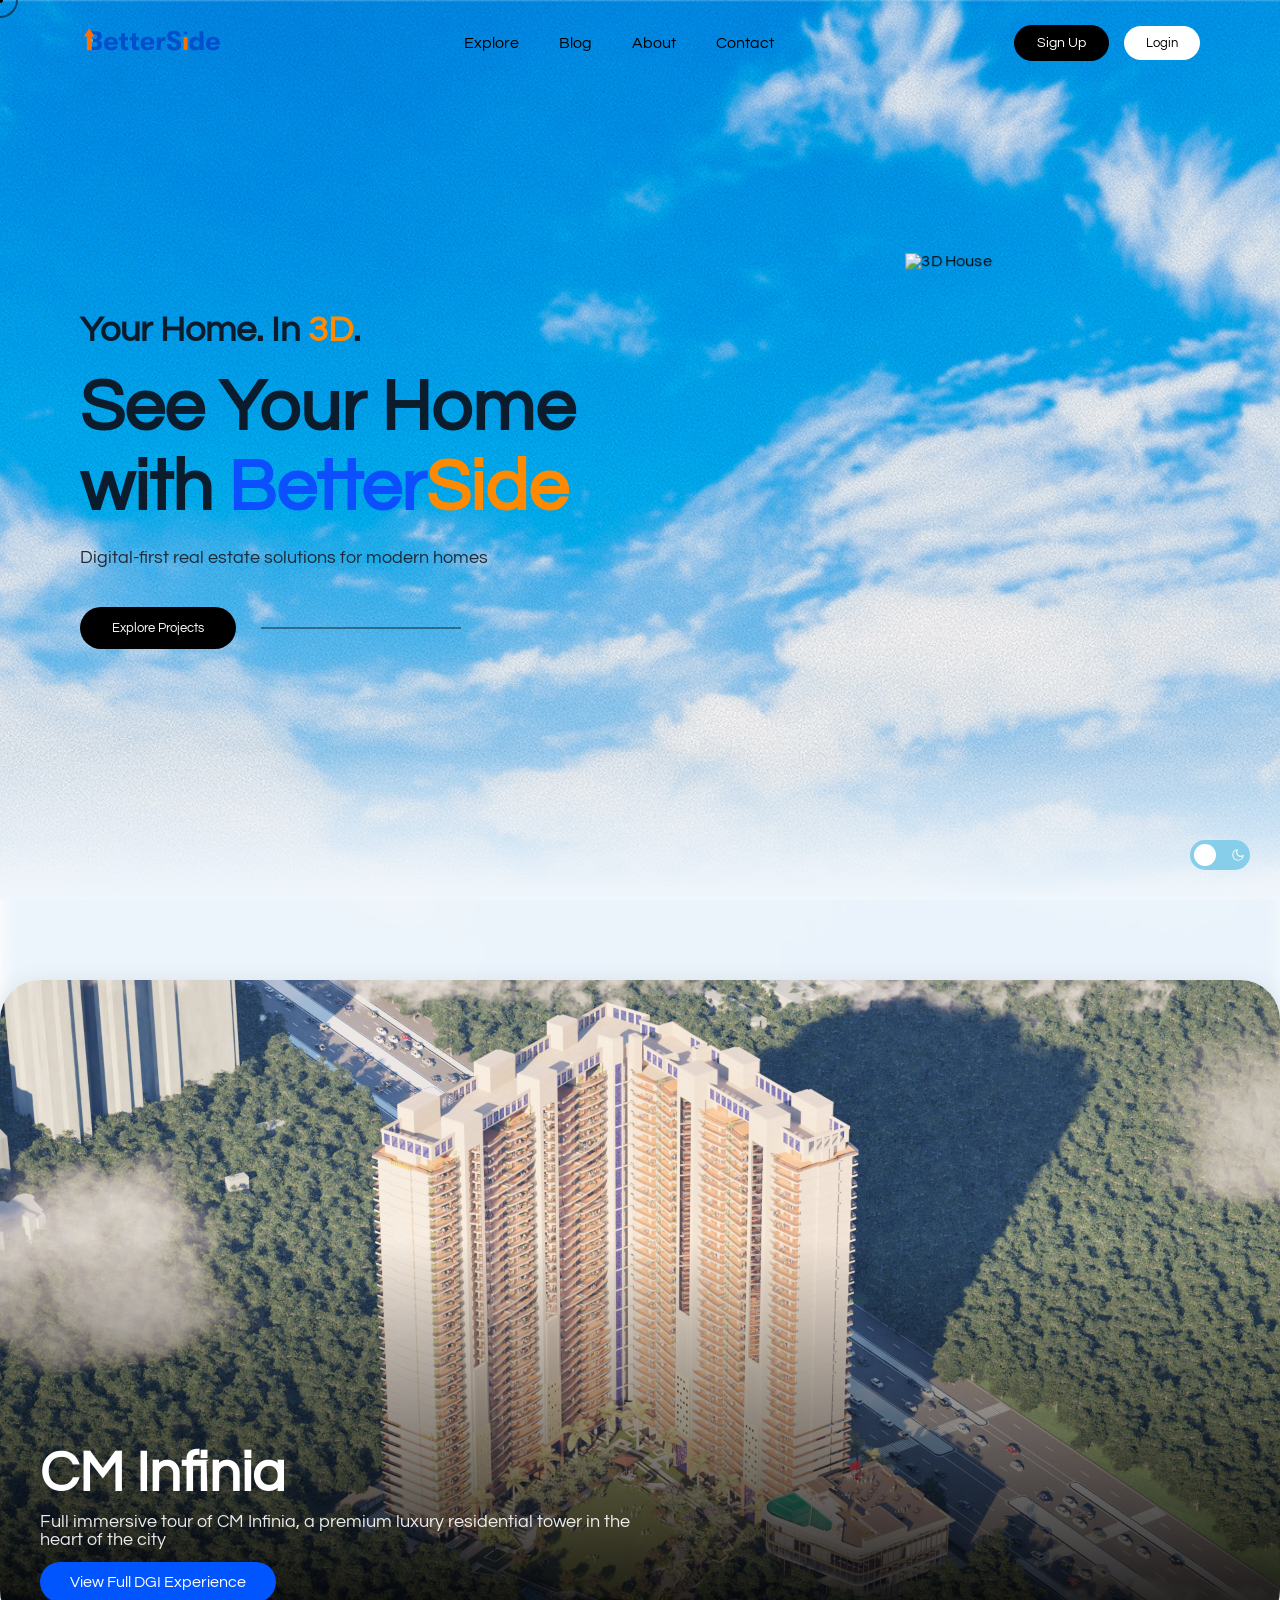
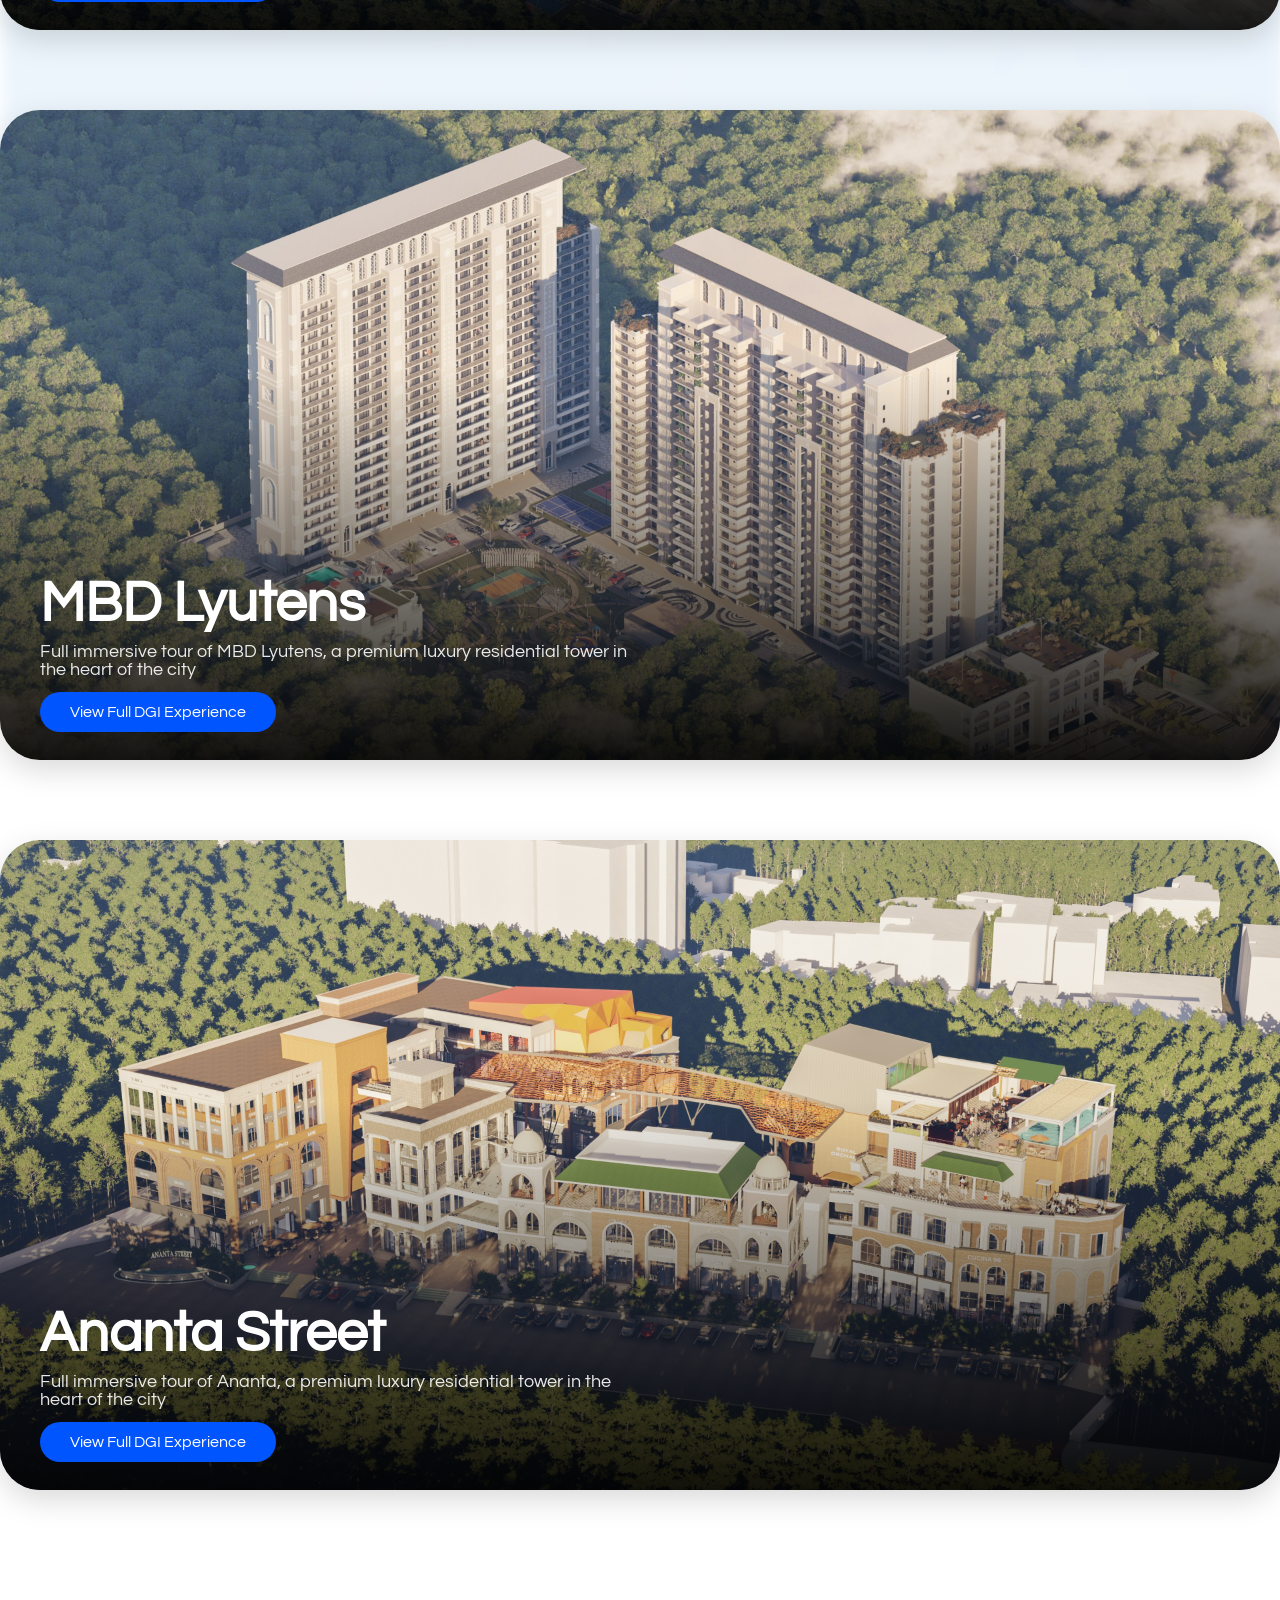
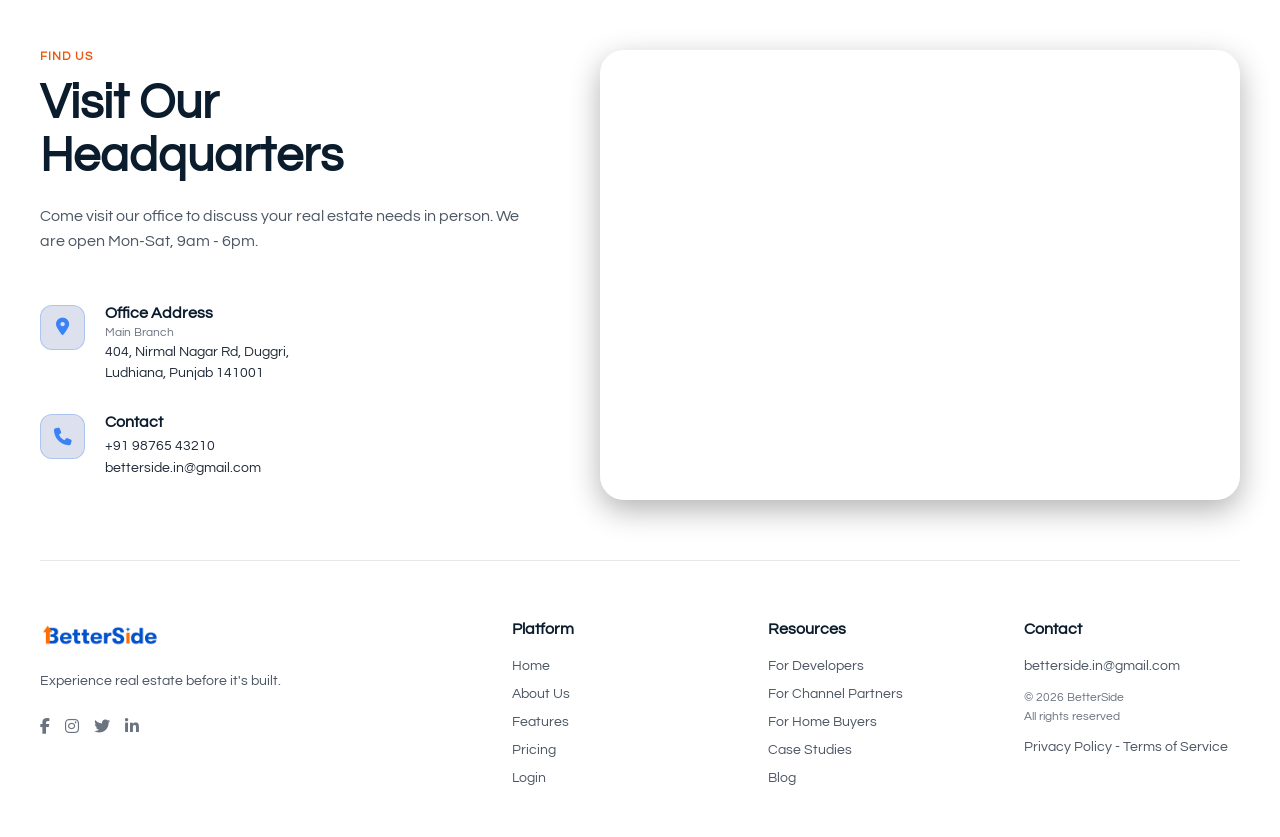
==== commit 8dcab7f0: "Update index.html" ====
--- a/index.html
+++ b/index.html
@@ -30,7 +30,7 @@
   </li>
 
   <li>
-    <a href="/subpage/Contact/index.html" class="primary">Contact</a>
+    <a href="/subpage/Contact/contact.html" class="primary">Contact</a>
   </li>
 
   <li class="mobile-auth-btn">
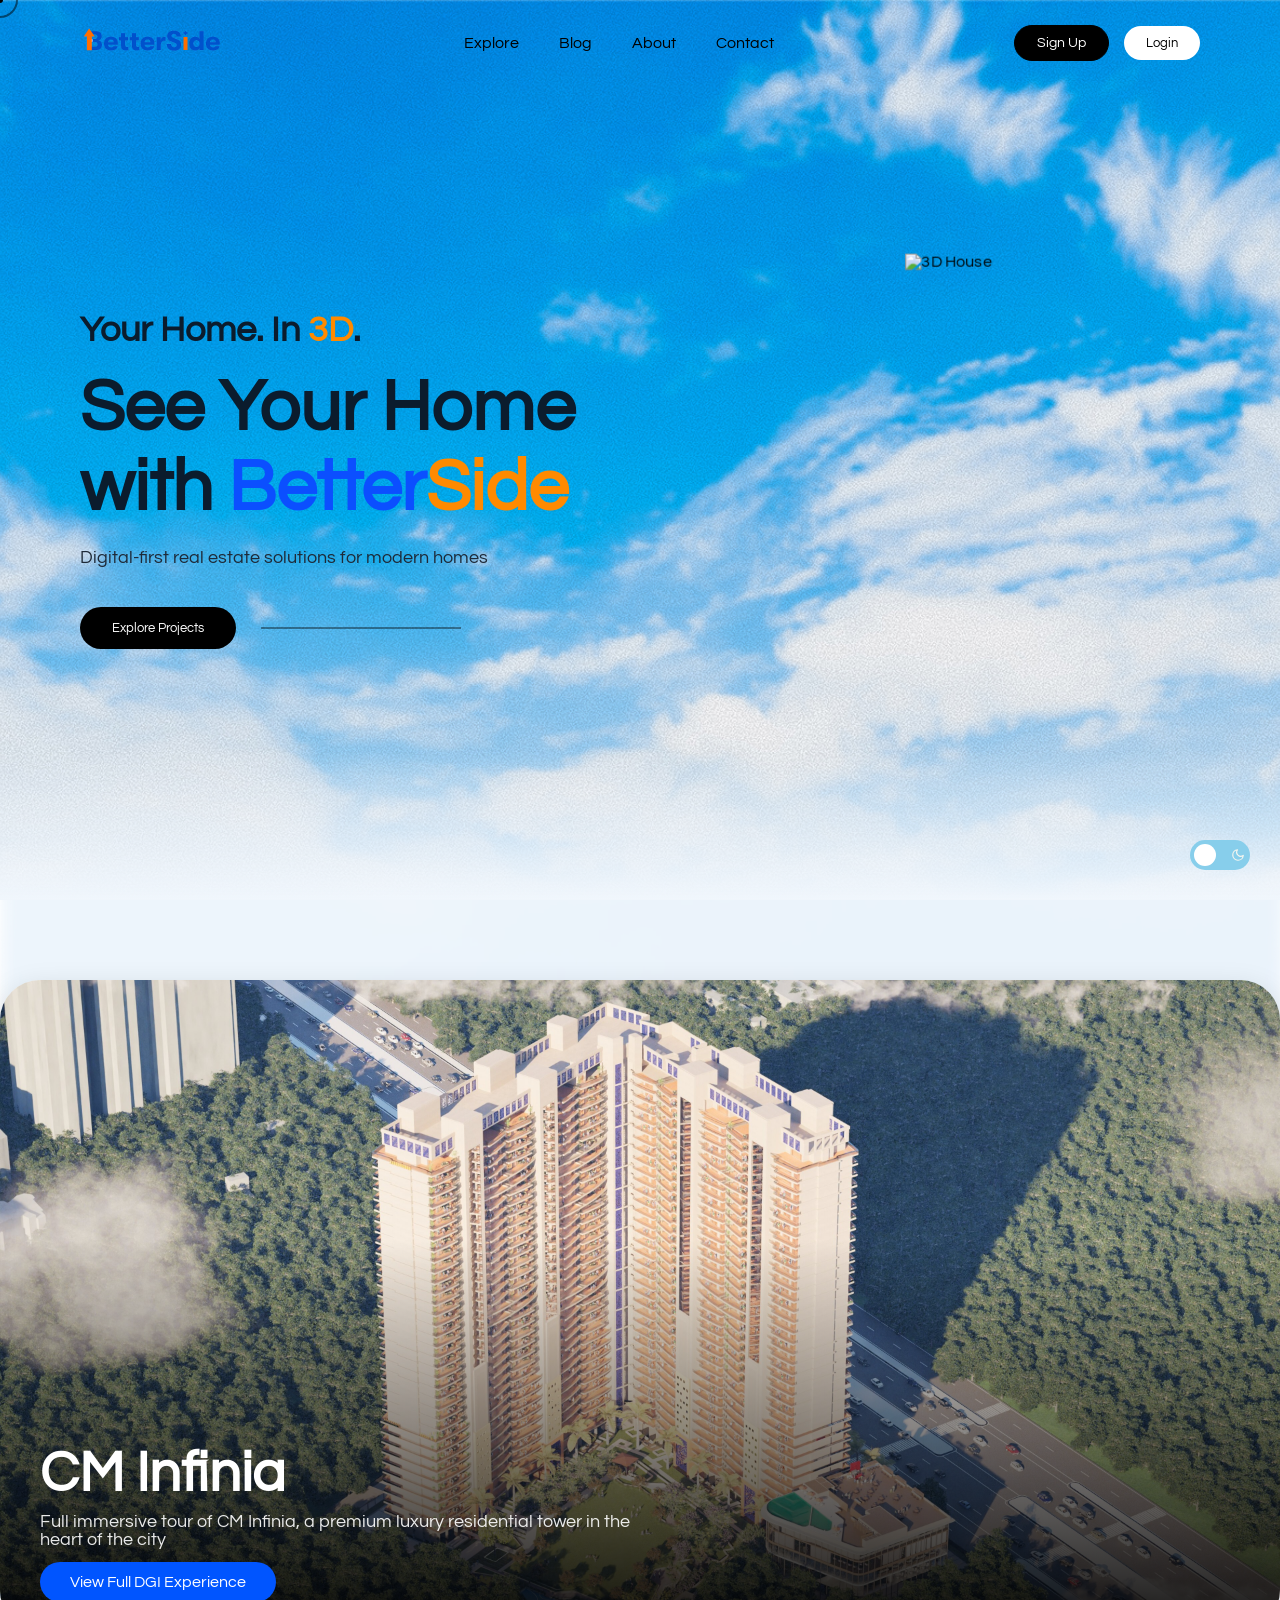
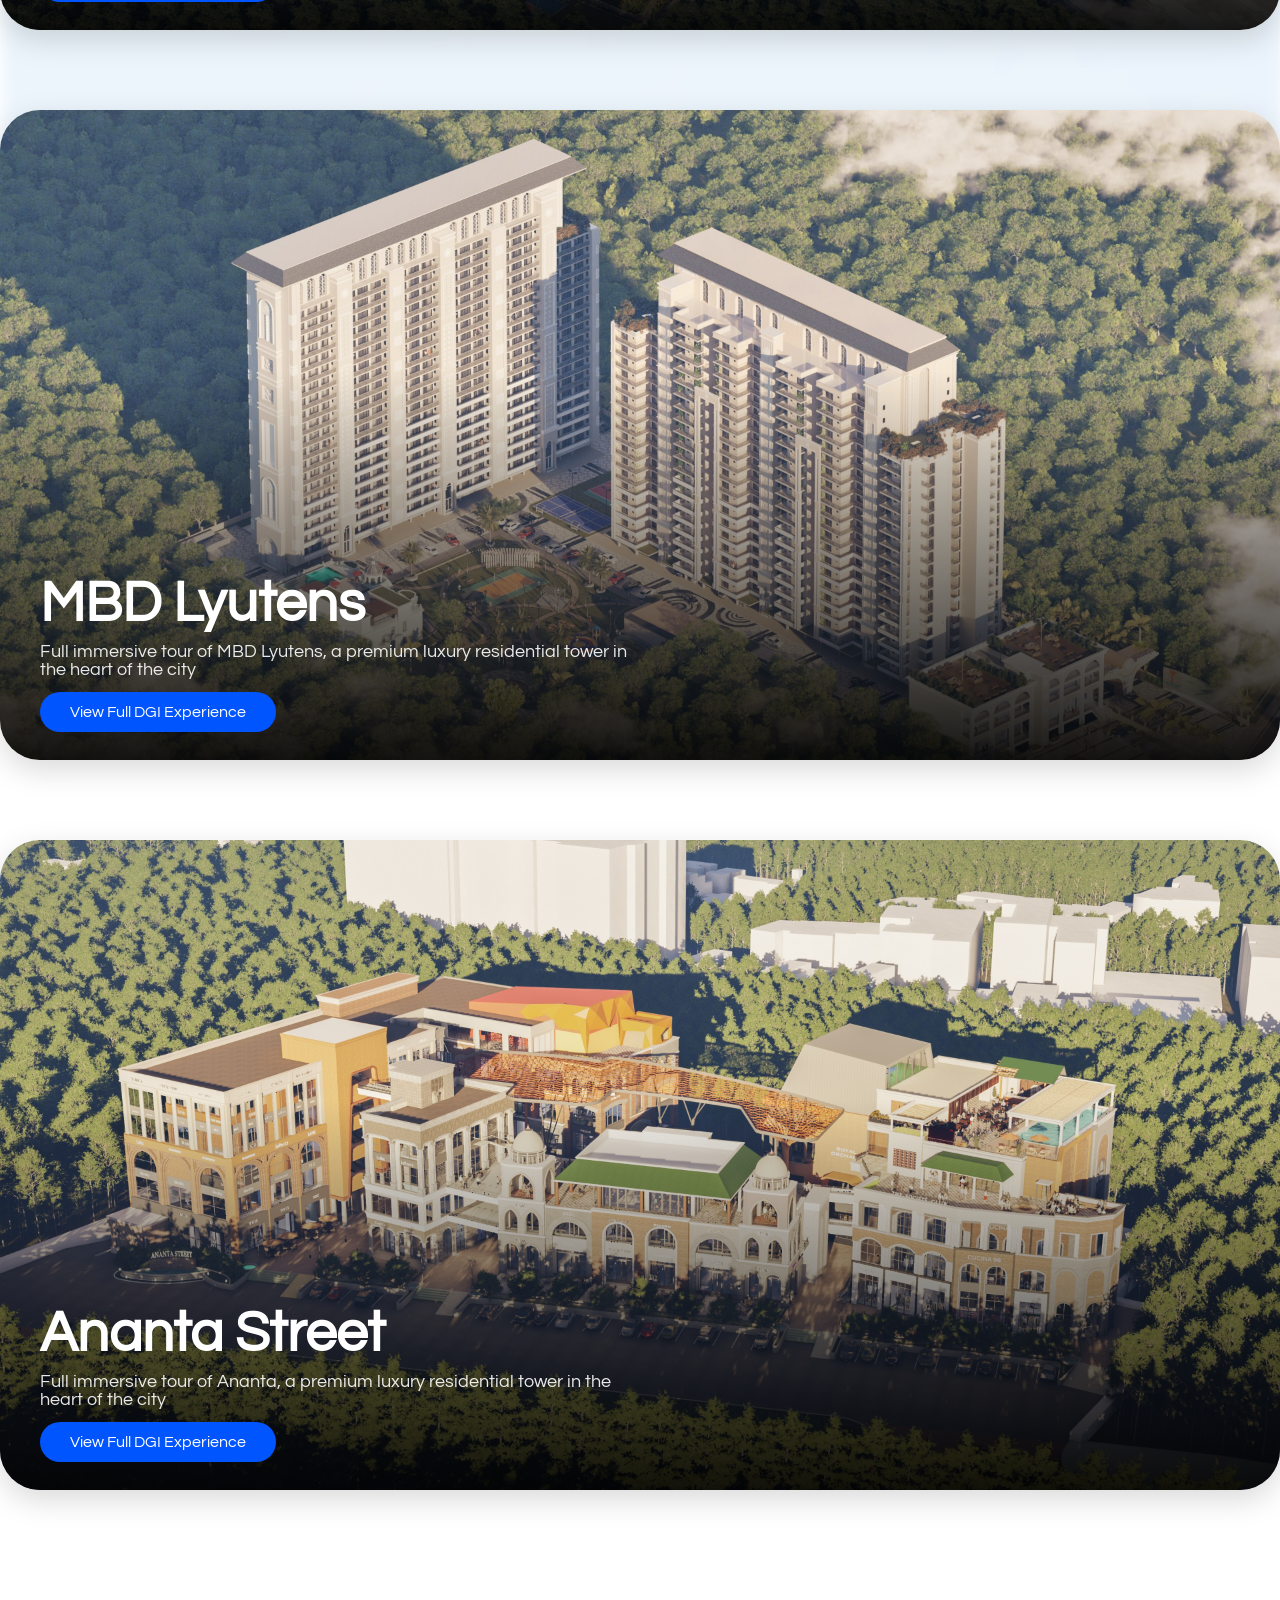
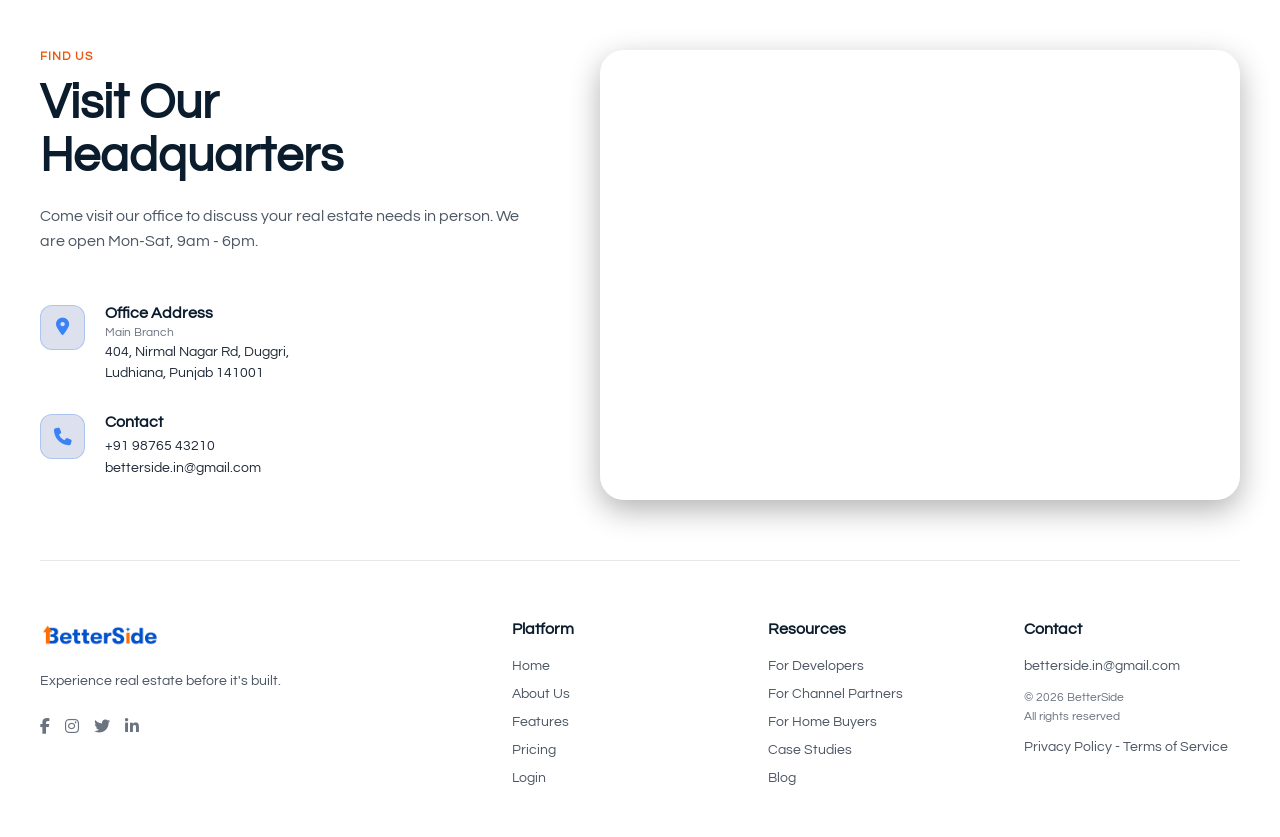
==== commit e60893bd: "v" ====
--- a/index.html
+++ b/index.html
@@ -22,7 +22,10 @@
       </div>
       
      <ul class="nav-links">
-  <li>Explore</li>
+        <li>
+   <a href="/subpage/Explore/explore.html" class="primary">Explore</a>
+     </li>
+     
   <li>Blog</li>
 
   <li>
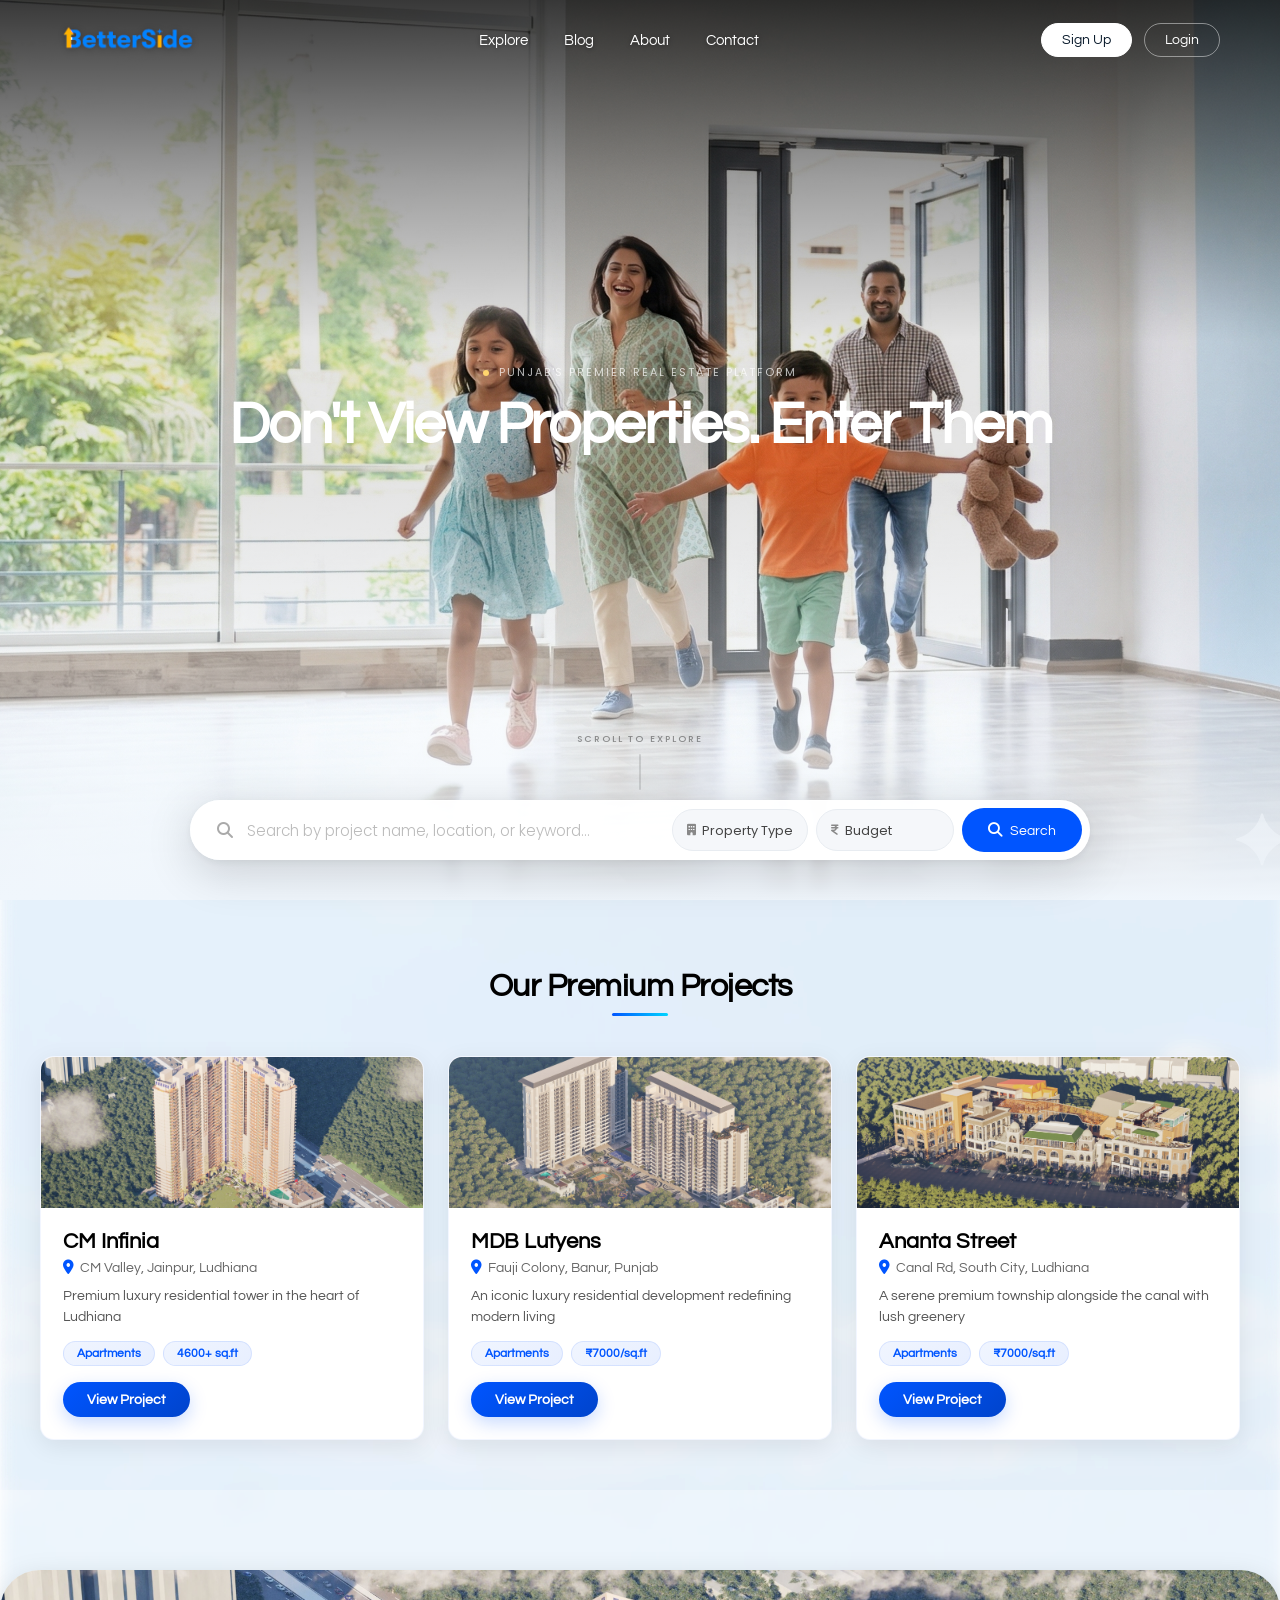
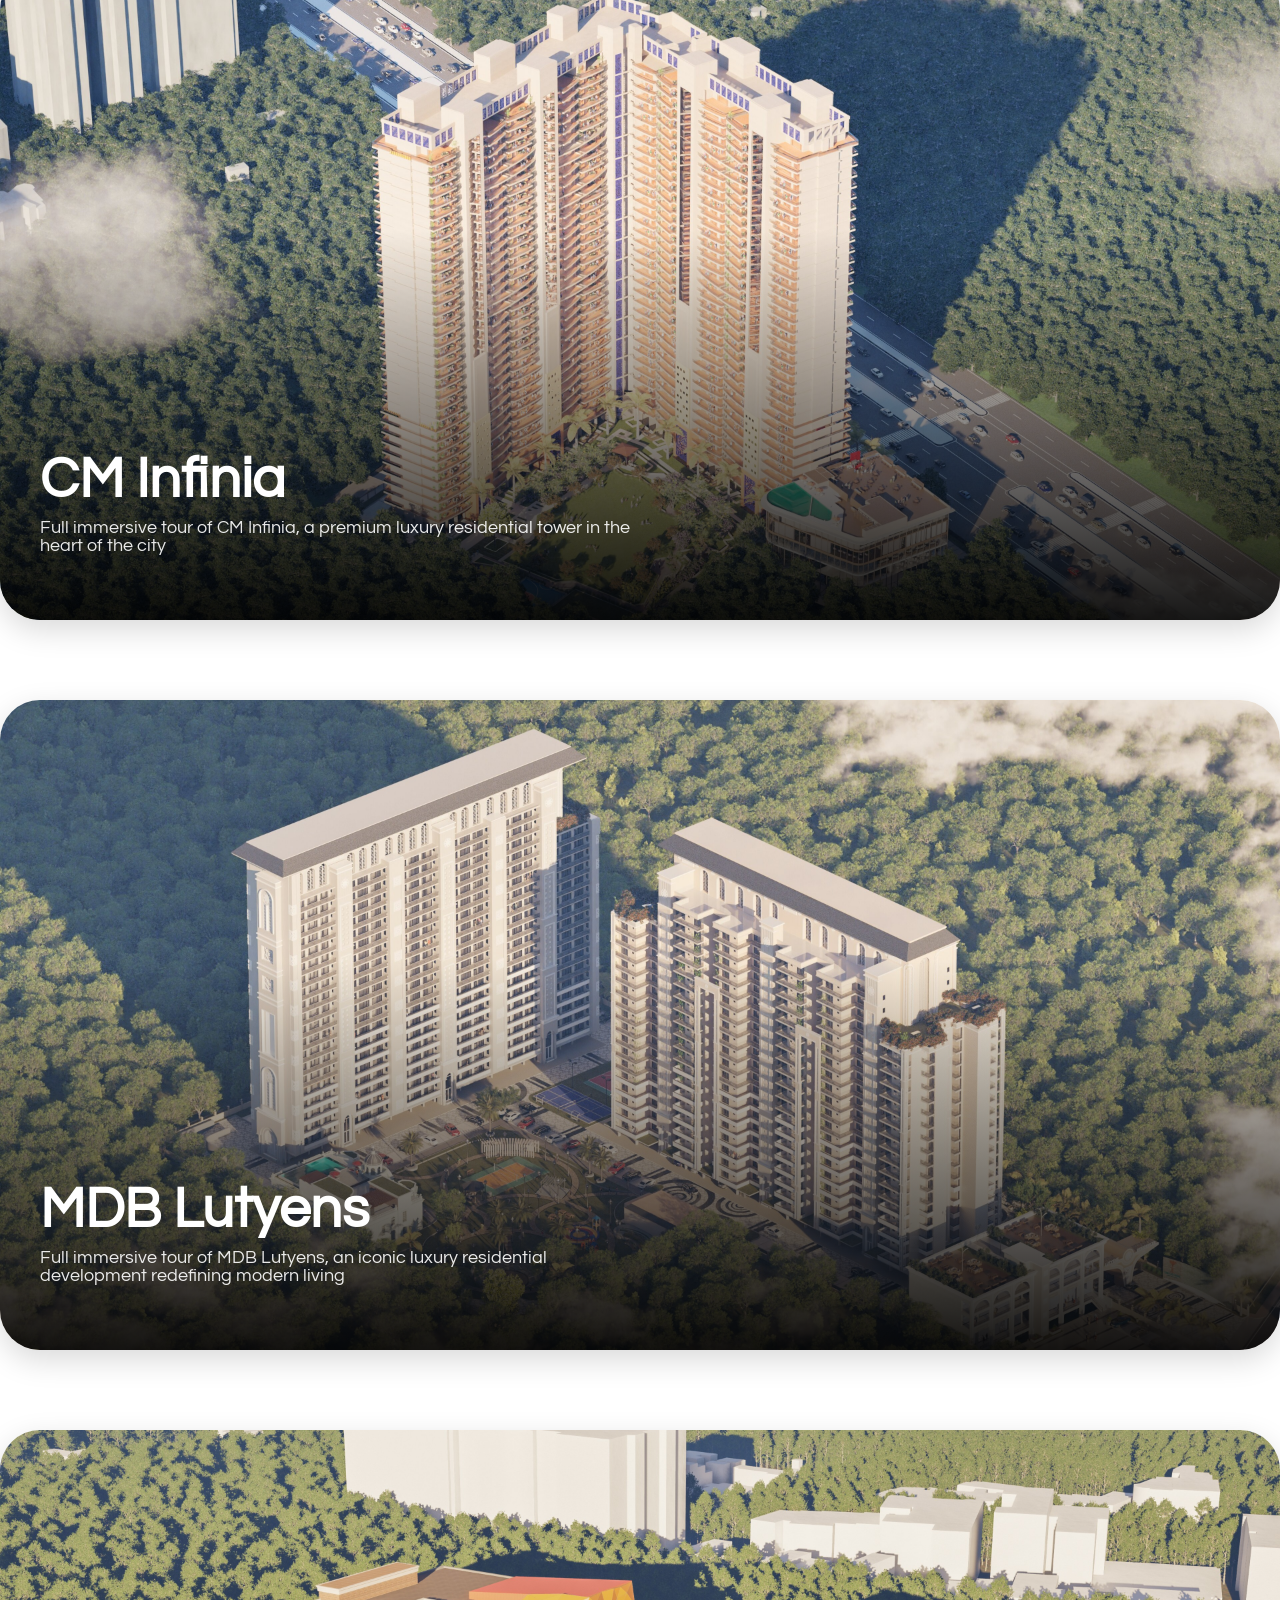
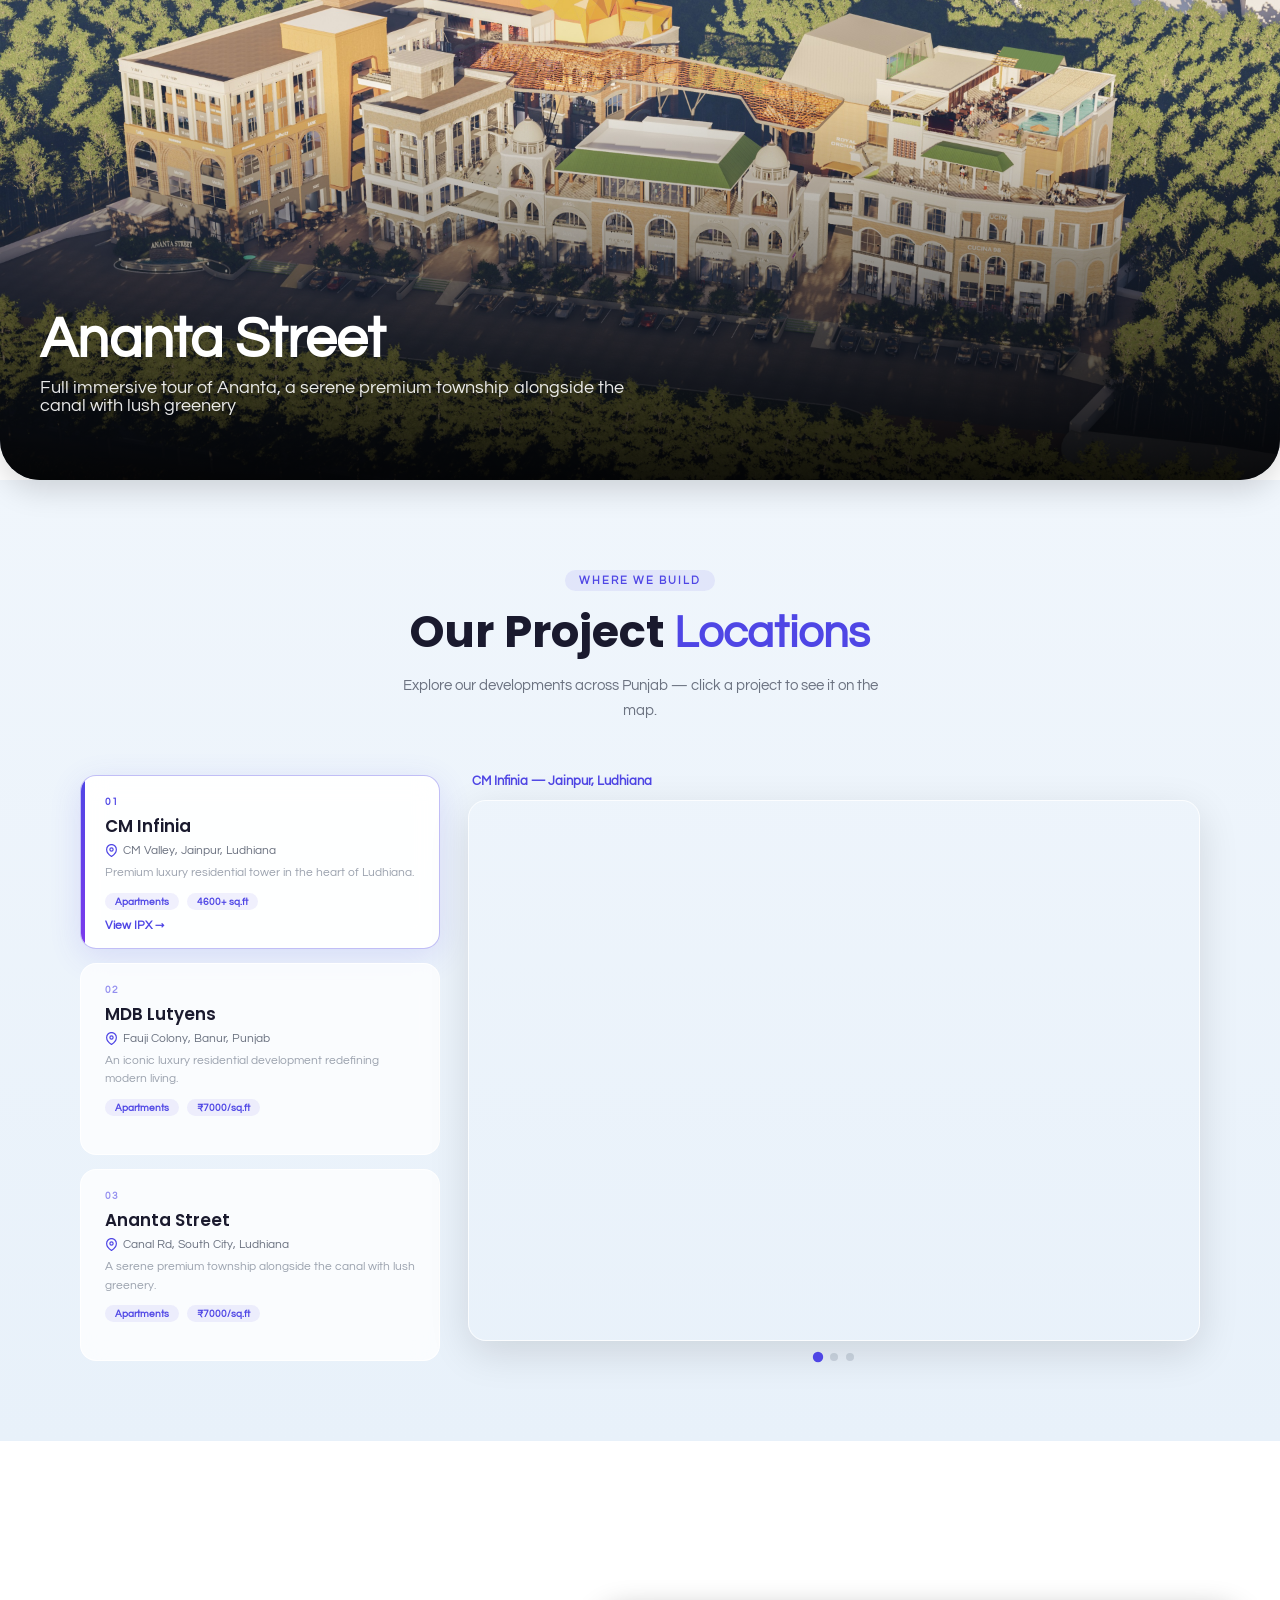
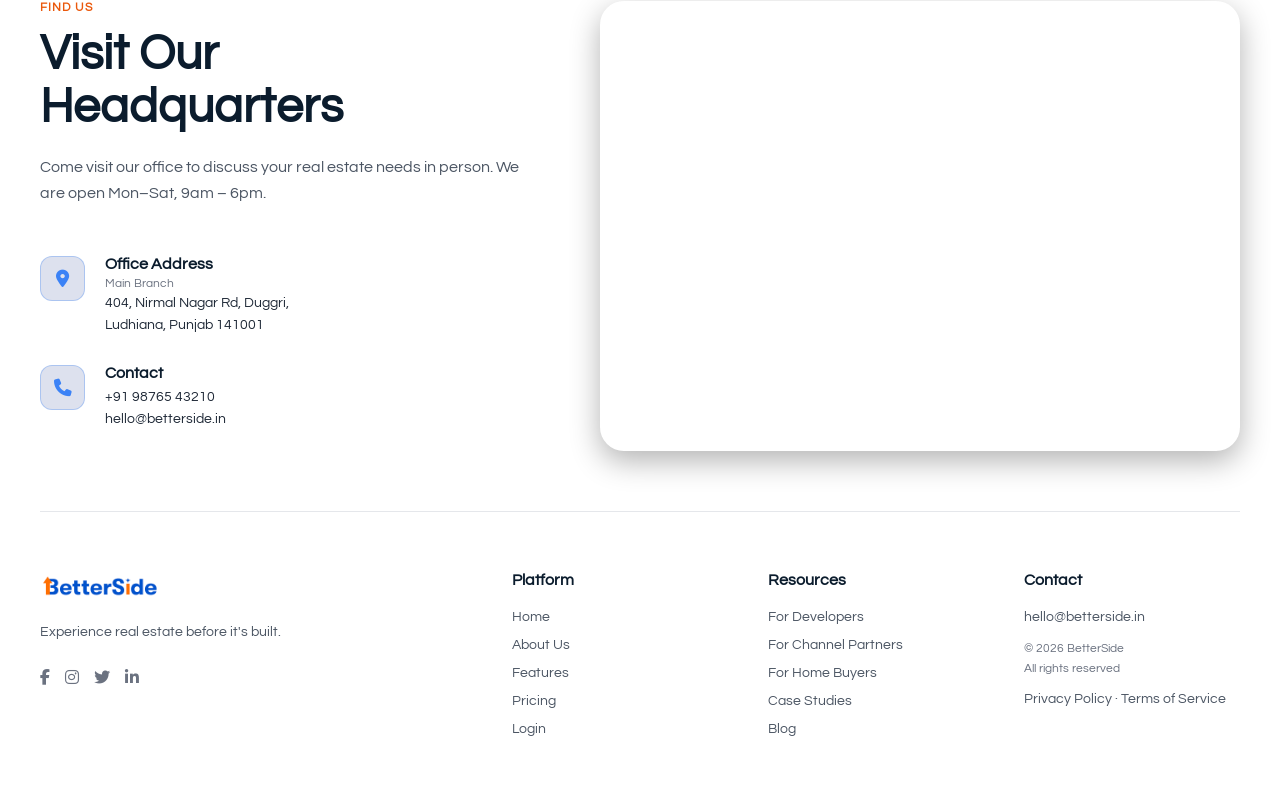
==== commit 062102d6: "." ====
--- a/index.html
+++ b/index.html
@@ -1,589 +1,480 @@
 <!DOCTYPE html>
 <html lang="en">
 <head>
-    <meta charset="UTF-8">
-    <meta name="viewport" content="width=device-width, initial-scale=1.0">
-    <title>BetterSide Real Estate</title>
-    <link rel="stylesheet" href="style.css">
-    <link href="https://fonts.googleapis.com/css2?family=Poppins:wght@300;400;500;600;700&family=Questrial&family=Inter:wght@300;400;600;700&display=swap" rel="stylesheet">
-    <link rel="stylesheet" href="https://cdnjs.cloudflare.com/ajax/libs/font-awesome/6.4.0/css/all.min.css">
+  <meta charset="UTF-8">
+  <meta name="viewport" content="width=device-width, initial-scale=1.0">
+  <title>BetterSide Real Estate</title>
+  <link rel="stylesheet" href="style.css">
+  <link href="https://fonts.googleapis.com/css2?family=Poppins:wght@300;400;500;600;700&family=Questrial&family=Inter:wght@300;400;600;700&display=swap" rel="stylesheet">
+  <link rel="stylesheet" href="https://cdnjs.cloudflare.com/ajax/libs/font-awesome/6.4.0/css/all.min.css">
 </head>
 <body>
 
-<div class="cursor-dot"></div>
-<div class="cursor-ring"></div>
-
-<header class="hero" style="background-image: url('images/hero\ \(background\).jpg'); background-size: cover; background-position: center; background-repeat: no-repeat;">
+  <header class="hero" style="background-image: url('images/family.png'); background-size: cover; background-position: center; background-repeat: no-repeat;">
+
+    <!-- Pure black gradient, no shapes -->
     <div class="fade-overlay"></div>
-    
+
+    <!-- Navbar -->
     <nav class="navbar">
       <div class="logo-space">
         <img src="images/Betterside Logo 1.png" alt="BetterSide Logo">
       </div>
-      
-     <ul class="nav-links">
-        <li>
-   <a href="/subpage/Explore/explore.html" class="primary">Explore</a>
-     </li>
-     
-  <li>Blog</li>
-
-  <li>
-    <a href="/subpage/About/index.html" class="primary">About</a>
-  </li>
-
-  <li>
-    <a href="/subpage/Contact/contact.html" class="primary">Contact</a>
-  </li>
-
-  <li class="mobile-auth-btn">
-    <button class="login-btn"
-    onclick="window.location.href='/subpage/Login/index.html'"
-    style="width:150px;margin-bottom:10px;border:1px solid #ccc;">
-    Login
-    </button>
-  </li>
-
-  <li class="mobile-auth-btn">
-    <button class="signup-btn"
-    onclick="window.location.href='/subpage/Sign%20up/index.html'"
-    style="width:150px;">
-    Sign Up
-    </button>
-  </li>
-</ul>
-
-<div class="nav-actions">
-  <button class="signup-btn"
-  onclick="window.location.href='/subpage/Sign%20up/index.html'">
-  Sign Up
-  </button>
-
-  <button class="login-btn"
-  onclick="window.location.href='/subpage/Login/index.html'">
-  Login
-  </button>
-</div>
-
-      <div class="hamburger">
-        <span></span><span></span><span></span>
-      </div>
+      <ul class="nav-links">
+        <li><a href="/subpage/Explore/explore.html">Explore</a></li>
+        <li><a href="#">Blog</a></li>
+        <li><a href="/subpage/About/index.html">About</a></li>
+        <li><a href="/subpage/Contact/contact.html">Contact</a></li>
+        <li class="mobile-auth-btn">
+          <button class="login-btn" onclick="window.location.href='/subpage/Login/index.html'" style="width:150px;margin-bottom:10px;border:1px solid #ccc;">Login</button>
+        </li>
+        <li class="mobile-auth-btn">
+          <button class="signup-btn" onclick="window.location.href='/subpage/Sign%20up/index.html'" style="width:150px;">Sign Up</button>
+        </li>
+      </ul>
+      <div class="nav-actions">
+        <button class="signup-btn" onclick="window.location.href='/subpage/Sign%20up/index.html'">Sign Up</button>
+        <button class="login-btn"  onclick="window.location.href='/subpage/Login/index.html'">Login</button>
+      </div>
+      <div class="hamburger"><span></span><span></span><span></span></div>
     </nav>
 
-    <div class="hero-wrapper">
-   <div class="hero-content hero-intro">
-  <h2 class="intro-line">Your Home. In <span class="accent">3D</span>.</h2>
-
-  <h1 class="intro-title">
-    <span>See Your Home</span>
-    <span>with <span class="brand">Better<span>Side</span></span></span>
-  </h1>
-
-  <p class="intro-sub">Digital-first real estate solutions for modern homes</p>
-
-  <div class="hero-actions intro-ui">
-    <button class="primary-btn" id="exploreBtn">Explore Projects</button>
-    <div class="slider-line"></div>
+    <!-- Hero Body: center text + scroll cue + bottom search -->
+    <div class="hero-body">
+
+      <!-- Center content -->
+      <div class="hero-center hero-intro">
+
+        <span class="hero-badge intro-item">
+          <span class="badge-dot"></span>Punjab's Premier Real Estate Platform
+        </span>
+
+        <h1 class="hero-headline intro-item">
+        
+          <span class="hl-strong">Don't View Properties. Enter Them</span>
+        </h1>
+
+
+
+      </div>
+
+      <!-- Scroll cue — centered, above search bar -->
+      <div class="hero-scroll-cue" id="scrollCue">
+        <span class="scroll-label">Scroll to explore</span>
+        <div class="scroll-track">
+          <div class="scroll-runner"></div>
+        </div>
+      </div>
+
+      <!-- Search bar — pinned to bottom of hero -->
+      <div class="hero-search-bottom intro-item">
+        <div class="bs-search-box">
+          <div class="bs-search-bar">
+            <div class="bs-search-icon"><i class="fa-solid fa-magnifying-glass"></i></div>
+            <input type="text" id="heroSearch" class="bs-search-input" placeholder="Search by project name, location, or keyword..." autocomplete="off">
+            <div class="bs-search-filters">
+              <div class="bs-filter-pill">
+                <i class="fa-solid fa-building"></i>
+                <select id="filterType">
+                  <option value="">Property Type</option>
+                  <option value="apartments">Apartments</option>
+                  <option value="villa">Villa</option>
+                  <option value="commercial">Commercial</option>
+                </select>
+              </div>
+              <div class="bs-filter-pill">
+                <i class="fa-solid fa-indian-rupee-sign"></i>
+                <select id="filterBudget">
+                  <option value="">Budget</option>
+                  <option value="0-50">Under ₹50 Lac</option>
+                  <option value="50-100">₹50 Lac – ₹1 Cr</option>
+                  <option value="100+">₹1 Cr+</option>
+                </select>
+              </div>
+              <button class="bs-search-btn" id="searchBtn">
+                <i class="fa-solid fa-magnifying-glass"></i>
+                <span>Search</span>
+              </button>
+            </div>
+          </div>
+          <div class="bs-search-results" id="searchResults"></div>
+        </div>
+      </div>
+
+    </div>
+  </header>
+
+  <!-- Featured Projects -->
+  <section class="featured-projects-section">
+    <div class="featured-projects-container">
+      <h2 class="featured-title">Our Premium Projects</h2>
+      <div class="featured-cards-grid">
+
+        <div class="featured-project-card">
+          <div class="featured-card-image"><img src="images/cm.jpg" alt="CM Infinia"></div>
+          <div class="featured-card-content">
+            <h3>CM Infinia</h3>
+            <p class="featured-card-location"><i class="fa-solid fa-location-dot"></i> CM Valley, Jainpur, Ludhiana</p>
+            <p class="featured-card-desc">Premium luxury residential tower in the heart of Ludhiana</p>
+            <div class="featured-card-tags"><span>Apartments</span><span>4600+ sq.ft</span></div>
+            <a href="./Subpage/Website/CMInfinia/CMInfinia.html" class="featured-card-btn">View Project</a>
+          </div>
+        </div>
+
+        <div class="featured-project-card">
+          <div class="featured-card-image"><img src="images/MDB_Lutyens_1766146795158.jpg" alt="MDB Lutyens"></div>
+          <div class="featured-card-content">
+            <h3>MDB Lutyens</h3>
+            <p class="featured-card-location"><i class="fa-solid fa-location-dot"></i> Fauji Colony, Banur, Punjab</p>
+            <p class="featured-card-desc">An iconic luxury residential development redefining modern living</p>
+            <div class="featured-card-tags"><span>Apartments</span><span>₹7000/sq.ft</span></div>
+            <a href="./Subpage/Website/MDBTheLutyens/MDBTheLutyens.html" class="featured-card-btn">View Project</a>
+          </div>
+        </div>
+
+        <div class="featured-project-card">
+          <div class="featured-card-image"><img src="images/AnantaStreet_1766146992482.jpg" alt="Ananta Street"></div>
+          <div class="featured-card-content">
+            <h3>Ananta Street</h3>
+            <p class="featured-card-location"><i class="fa-solid fa-location-dot"></i> Canal Rd, South City, Ludhiana</p>
+            <p class="featured-card-desc">A serene premium township alongside the canal with lush greenery</p>
+            <div class="featured-card-tags"><span>Apartments</span><span>₹7000/sq.ft</span></div>
+            <a href="./Subpage/Website/Ananta/Ananta.html" class="featured-card-btn">View Project</a>
+          </div>
+        </div>
+
+      </div>
+    </div>
+  </section>
+
+  <!-- CM Infinia Section -->
+  <div class="cm-section-container" id="cm-section">
+    <div class="cm-hero-card">
+      <div class="cm-hero-img-wrap"><img src="images/cm.jpg" alt="CM Infinia" class="cm-hero-bg"><div class="cm-overlay"></div></div>
+      <div class="cm-hero-text">
+        <h1>CM Infinia</h1>
+        <p class="cm-desc">Full immersive tour of CM Infinia, a premium luxury residential tower in the heart of the city</p>
+       
+      </div>
+    </div>
+    <div class="cm-top-row">
+      <div class="cm-placeholder"></div>
+      <div class="cm-sidebar">
+        <h3>Project Amenities</h3>
+        <div class="cm-amenities-grid">
+          <div class="cm-amenity-item"><div class="cm-icon-box"><img src="https://img.icons8.com/ios/50/ambulance--v1.png" alt=""></div><p>Ambulance</p></div>
+          <div class="cm-amenity-item"><div class="cm-icon-box"><img src="https://img.icons8.com/ios/50/meditation-guru.png" alt=""></div><p>Meditation</p></div>
+          <div class="cm-amenity-item"><div class="cm-icon-box"><img src="https://img.icons8.com/ios/50/video-playlist.png" alt=""></div><p>Mini Theatre</p></div>
+          <div class="cm-amenity-item"><div class="cm-icon-box"><img src="https://img.icons8.com/ios/50/beach-umbrella.png" alt=""></div><p>Sky Lounge</p></div>
+          <div class="cm-amenity-item"><div class="cm-icon-box"><img src="https://img.icons8.com/ios/50/badminton.png" alt=""></div><p>Badminton</p></div>
+          <div class="cm-amenity-item"><div class="cm-icon-box"><img src="https://img.icons8.com/ios/50/sauna.png" alt=""></div><p>Sauna & Spa</p></div>
+          <div class="cm-amenity-item cm-amenity-center"><div class="cm-icon-box"><img src="https://img.icons8.com/ios/50/restaurant-table.png" alt=""></div><p>Restaurant</p></div>
+        </div>
+        <div class="cm-contact-area">
+          <div class="cm-contact-card"><div class="cm-brand-info"><span class="cm-brand-name">BetterSide</span><span class="cm-sub-text">(for any query)</span></div><button class="cm-btn-contact">Contact</button></div>
+          <button class="cm-btn-vr">View Full IPX Experience <span class="cm-vr-subtext">(for greater experience)</span></button>
+        </div>
+      </div>
+    </div>
+    <div class="cm-bottom-bar">
+      <div class="cm-info-pill"><div class="cm-info-icon-wrapper"><img src="https://img.icons8.com/ios/50/marker--v1.png" alt=""></div><div class="cm-info-text"><span class="cm-label">Location</span><span class="cm-value">CM Valley, Jainpuri</span></div></div>
+      <div class="cm-info-pill"><div class="cm-info-icon-wrapper"><img src="https://img.icons8.com/ios/50/home--v1.png" alt=""></div><div class="cm-info-text"><span class="cm-label">Property type</span><span class="cm-value">Apartments</span></div></div>
+      <div class="cm-info-pill"><div class="cm-price-sym">₹</div><div class="cm-info-text"><span class="cm-label">Area</span><span class="cm-value">4600 sq.ft and above</span></div></div>
+      <button class="cm-info-pill cm-options-btn"><div class="cm-info-icon-wrapper"><img src="https://img.icons8.com/ios/50/horizontal-settings-mixer.png" alt=""></div><span class="cm-value">More options</span></button>
+      <button class="cm-download-btn"><img src="https://img.icons8.com/ios/50/long-arrow-down.png" alt="" style="width:24px;"></button>
+    </div>
   </div>
-</div>
-      <div class="hero-image tilt-card">
-  <img src="images/house (hero).png" alt="3D House">
-</div>
-
-    </div>
-</header>
-
-<div class="cm-section-container" id="cm-section">
+
+  <!-- MDB Lutyens Section -->
+  <div class="cm-section-container" id="mdb-section">
     <div class="cm-hero-card">
-        <div class="cm-hero-img-wrap">
-             <img src="images/cm.jpg" alt="CM Infinia" class="cm-hero-bg">
-            <div class="cm-overlay"></div>
-        </div>
-        <div class="cm-hero-text">
-            <h1>CM Infinia</h1>
-            <p class="cm-desc">Full immersive tour of CM Infinia, a premium luxury residential tower in the heart of the city</p>
-            <a href="https://www.cminfiniaimmersive.com/" class="cm-btn-primary" style="text-decoration: none;">View Full DGI Experience</a>
-        </div>
-    </div>
-
+      <div class="cm-hero-img-wrap"><img src="images/MDB_Lutyens_1766146795158.jpg" alt="MDB Lutyens" class="cm-hero-bg"><div class="cm-overlay"></div></div>
+      <div class="cm-hero-text">
+        <h1>MDB Lutyens</h1>
+        <p class="cm-desc">Full immersive tour of MDB Lutyens, an iconic luxury residential development redefining modern living</p>
+        
+      </div>
+    </div>
     <div class="cm-top-row">
-        <div class="cm-placeholder"></div>
-        <div class="cm-sidebar">
-            <h3>Project Amenities</h3>
-            <div class="cm-amenities-grid">
-                <div class="cm-amenity-item"><div class="cm-icon-box"><img src="https://img.icons8.com/ios/50/ambulance--v1.png" alt="Ambulance"></div><p>Ambulance Service</p></div>
-                <div class="cm-amenity-item"><div class="cm-icon-box"><img src="https://img.icons8.com/ios/50/meditation-guru.png" alt="Meditation"></div><p>Meditation room</p></div>
-                <div class="cm-amenity-item"><div class="cm-icon-box"><img src="https://img.icons8.com/ios/50/video-playlist.png" alt="Theatre"></div><p>Mini Theatre</p></div>
-                <div class="cm-amenity-item"><div class="cm-icon-box"><img src="https://img.icons8.com/ios/50/beach-umbrella.png" alt="Sky Lounge"></div><p>Sky Lounge</p></div>
-                <div class="cm-amenity-item"><div class="cm-icon-box"><img src="https://img.icons8.com/ios/50/badminton.png" alt="Badminton"></div><p>Badminton Court</p></div>
-                <div class="cm-amenity-item"><div class="cm-icon-box"><img src="https://img.icons8.com/ios/50/sauna.png" alt="Sauna"></div><p>Sauna & Spa</p></div>
-                <div class="cm-amenity-item cm-amenity-center"><div class="cm-icon-box"><img src="https://img.icons8.com/ios/50/restaurant-table.png" alt="Restaurant"></div><p>Restaurant</p></div>
-            </div>
-            <div class="cm-contact-area">
-                <div class="cm-contact-card">
-                    <div class="cm-brand-info">
-                        <span class="cm-brand-name"><span class="cm-highlight"></span>BetterSide</span>
-                        <span class="cm-sub-text">(for any query)</span>
-                    </div>
-                    <button class="cm-btn-contact">Contact</button>
-                </div>
-                <button class="cm-btn-vr">Book for VR <span class="cm-vr-subtext">(for greater experience)</span></button>
-            </div>
-        </div>
-    </div>
-
+      <div class="cm-placeholder"></div>
+      <div class="cm-sidebar">
+        <h3>Project Amenities</h3>
+        <div class="cm-amenities-grid">
+          <div class="cm-amenity-item"><div class="cm-icon-box"><img src="https://img.icons8.com/ios/50/city-hall.png" alt=""></div><p>Clubhouse</p></div>
+          <div class="cm-amenity-item"><div class="cm-icon-box"><img src="https://img.icons8.com/ios/50/park-bench.png" alt=""></div><p>Green Park</p></div>
+          <div class="cm-amenity-item"><div class="cm-icon-box"><img src="https://img.icons8.com/ios/50/swimming-pool.png" alt=""></div><p>Infinity Pool</p></div>
+          <div class="cm-amenity-item"><div class="cm-icon-box"><img src="https://img.icons8.com/ios/50/security-shield-green.png" alt=""></div><p>Security</p></div>
+          <div class="cm-amenity-item"><div class="cm-icon-box"><img src="https://img.icons8.com/ios/50/000000/ping-pong.png" alt=""></div><p>Recreational</p></div>
+          <div class="cm-amenity-item"><div class="cm-icon-box"><img src="https://img.icons8.com/ios/50/sauna.png" alt=""></div><p>Sauna & Spa</p></div>
+          <div class="cm-amenity-item cm-amenity-center"><div class="cm-icon-box"><img src="https://img.icons8.com/ios/50/playground.png" alt=""></div><p>Kids Space</p></div>
+        </div>
+        <div class="cm-contact-area">
+          <div class="cm-contact-card"><div class="cm-brand-info"><span class="cm-brand-name">BetterSide</span><span class="cm-sub-text">(for any query)</span></div><button class="cm-btn-contact">Contact</button></div>
+          <button class="cm-btn-vr">View Full IPX Experience <span class="cm-vr-subtext">(for greater experience)</span></button>
+        </div>
+      </div>
+    </div>
     <div class="cm-bottom-bar">
-        <div class="cm-info-pill">
-            <div class="cm-info-icon-wrapper"><img src="https://img.icons8.com/ios/50/marker--v1.png" alt="Location"></div>
-            <div class="cm-info-text"><span class="cm-label">Location</span><span class="cm-value">CM Valley, Jainpuri</span></div>
-        </div>
-        <div class="cm-info-pill">
-            <div class="cm-info-icon-wrapper"><img src="https://img.icons8.com/ios/50/home--v1.png" alt="Home"></div>
-            <div class="cm-info-text"><span class="cm-label">Property type</span><span class="cm-value">Apartments</span></div>
-        </div>
-        <div class="cm-info-pill">
-            <div class="cm-price-sym">₹</div>
-            <div class="cm-info-text"><span class="cm-label">Area</span><span class="cm-value">4600s.ft and above <span class="cm-unit"></span></span></div>
-        </div>
-        <button class="cm-info-pill cm-options-btn">
-            <div class="cm-info-icon-wrapper"><img src="https://img.icons8.com/ios/50/horizontal-settings-mixer.png" alt="Options"></div>
-           <span  class="cm-value">More options</span> 
-        </button>
-        <button class="cm-download-btn"><img src="https://img.icons8.com/ios/50/long-arrow-down.png" alt="Download" style="width: 24px;"></button>
-    </div>
-</div>
-
-<div class="cm-section-container" id="mbd-section">
+      <div class="cm-info-pill"><div class="cm-info-icon-wrapper"><img src="https://img.icons8.com/ios/50/marker--v1.png" alt=""></div><div class="cm-info-text"><span class="cm-label">Location</span><span class="cm-value">Fauji Colony, Banur</span></div></div>
+      <div class="cm-info-pill"><div class="cm-info-icon-wrapper"><img src="https://img.icons8.com/ios/50/home--v1.png" alt=""></div><div class="cm-info-text"><span class="cm-label">Property type</span><span class="cm-value">Apartments</span></div></div>
+      <div class="cm-info-pill"><div class="cm-price-sym">₹</div><div class="cm-info-text"><span class="cm-label">Price</span><span class="cm-value">₹ 7000 <span class="cm-unit">per sqft.</span></span></div></div>
+      <button class="cm-info-pill cm-options-btn"><div class="cm-info-icon-wrapper"><img src="https://img.icons8.com/ios/50/horizontal-settings-mixer.png" alt=""></div><span class="cm-value">More options</span></button>
+      <button class="cm-download-btn"><img src="https://img.icons8.com/ios/50/long-arrow-down.png" alt="" style="width:24px;"></button>
+    </div>
+  </div>
+
+  <!-- Ananta Street Section -->
+  <div class="cm-section-container" id="ananta-section">
     <div class="cm-hero-card">
-        <div class="cm-hero-img-wrap">
-             <img src="images/MDB_Lutyens_1766146795158.jpg" alt="MBD Lyutens" class="cm-hero-bg">
-            <div class="cm-overlay"></div>
-        </div>
-        <div class="cm-hero-text">
-            <h1>MBD Lyutens</h1>
-            <p class="cm-desc">Full immersive tour of MBD Lyutens, a premium luxury residential tower in the heart of the city</p>
-            <a href="https://www.mdbthelutyens.in/" class="cm-btn-primary" style="text-decoration: none;">View Full DGI Experience</a>
-        </div>
-    </div>
-
+      <div class="cm-hero-img-wrap"><img src="images/AnantaStreet_1766146992482.jpg" alt="Ananta" class="cm-hero-bg"><div class="cm-overlay"></div></div>
+      <div class="cm-hero-text">
+        <h1>Ananta Street</h1>
+        <p class="cm-desc">Full immersive tour of Ananta, a serene premium township alongside the canal with lush greenery</p>
+       
+      </div>
+    </div>
     <div class="cm-top-row">
-        <div class="cm-placeholder"></div>
-        <div class="cm-sidebar">
-            <h3>Project Amenities</h3>
-            <div class="cm-amenities-grid">
-                <div class="cm-amenity-item"><div class="cm-icon-box"><img src="https://img.icons8.com/ios/50/city-hall.png" alt="Clubhouse"></div><p>Clubhouse</p></div>
-                <div class="cm-amenity-item"><div class="cm-icon-box"><img src="https://img.icons8.com/ios/50/park-bench.png" alt="Park"></div><p>Green Park</p></div>
-                <div class="cm-amenity-item"><div class="cm-icon-box"><img src="https://img.icons8.com/ios/50/swimming-pool.png" alt="Pool"></div><p>Infinity Pool</p></div>
-                <div class="cm-amenity-item"><div class="cm-icon-box"><img src="https://img.icons8.com/ios/50/security-shield-green.png" alt="Security"></div><p>Essential Service</p></div>
-                <div class="cm-amenity-item"><div class="cm-icon-box"><img src="https://img.icons8.com/ios/50/000000/ping-pong.png" alt="Rec"></div><p>Recreational</p></div>
-                <div class="cm-amenity-item"><div class="cm-icon-box"><img src="https://img.icons8.com/ios/50/sauna.png" alt="Sauna"></div><p>Sauna & Spa</p></div>
-                <div class="cm-amenity-item cm-amenity-center"><div class="cm-icon-box"><img src="https://img.icons8.com/ios/50/playground.png" alt="Kids"></div><p>Children Space</p></div>
-            </div>
-            <div class="cm-contact-area">
-                <div class="cm-contact-card">
-                    <div class="cm-brand-info"><span class="cm-brand-name"><span class="cm-highlight"></span>BetterSide</span><span class="cm-sub-text">(for any query)</span></div>
-                    <button class="cm-btn-contact">Contact</button>
-                </div>
-                <button class="cm-btn-vr">Book for VR <span class="cm-vr-subtext">(for greater experience)</span></button>
-            </div>
-        </div>
-    </div>
-
+      <div class="cm-placeholder"></div>
+      <div class="cm-sidebar">
+        <h3>Project Amenities</h3>
+        <div class="cm-amenities-grid">
+          <div class="cm-amenity-item"><div class="cm-icon-box"><img src="https://img.icons8.com/ios/50/ambulance--v1.png" alt=""></div><p>Ambulance</p></div>
+          <div class="cm-amenity-item"><div class="cm-icon-box"><img src="https://img.icons8.com/ios/50/meditation-guru.png" alt=""></div><p>Meditation</p></div>
+          <div class="cm-amenity-item"><div class="cm-icon-box"><img src="https://img.icons8.com/ios/50/video-playlist.png" alt=""></div><p>Mini Theatre</p></div>
+          <div class="cm-amenity-item"><div class="cm-icon-box"><img src="https://img.icons8.com/ios/50/beach-umbrella.png" alt=""></div><p>Sky Lounge</p></div>
+          <div class="cm-amenity-item"><div class="cm-icon-box"><img src="https://img.icons8.com/ios/50/badminton.png" alt=""></div><p>Badminton</p></div>
+          <div class="cm-amenity-item"><div class="cm-icon-box"><img src="https://img.icons8.com/ios/50/sauna.png" alt=""></div><p>Sauna & Spa</p></div>
+          <div class="cm-amenity-item cm-amenity-center"><div class="cm-icon-box"><img src="https://img.icons8.com/ios/50/restaurant-table.png" alt=""></div><p>Restaurant</p></div>
+        </div>
+        <div class="cm-contact-area">
+          <div class="cm-contact-card"><div class="cm-brand-info"><span class="cm-brand-name">BetterSide</span><span class="cm-sub-text">(for any query)</span></div><button class="cm-btn-contact">Contact</button></div>
+          <button class="cm-btn-vr">View Full IPX Experience <span class="cm-vr-subtext">(for greater experience)</span></button>
+        </div>
+      </div>
+    </div>
     <div class="cm-bottom-bar">
-        <div class="cm-info-pill">
-            <div class="cm-info-icon-wrapper"><img src="https://img.icons8.com/ios/50/marker--v1.png" alt="Location"></div>
-            <div class="cm-info-text"><span class="cm-label">Location</span><span class="cm-value">CM Valley, Jainpuri</span></div>
-        </div>
-        <div class="cm-info-pill">
-            <div class="cm-info-icon-wrapper"><img src="https://img.icons8.com/ios/50/home--v1.png" alt="Home"></div>
-            <div class="cm-info-text"><span class="cm-label">Property type</span><span class="cm-value">Apartments</span></div>
-        </div>
-        <div class="cm-info-pill">
-            <div class="cm-price-sym">₹</div>
-            <div class="cm-info-text"><span class="cm-label">Price</span><span class="cm-value">₹ 7000 <span class="cm-unit">per sqft.</span></span></div>
-        </div>
-        <button class="cm-info-pill cm-options-btn">
-            <div class="cm-info-icon-wrapper"><img src="https://img.icons8.com/ios/50/horizontal-settings-mixer.png" alt="Options"></div>
-            <span class="cm-value">More options</span>
-        </button>
-        <button class="cm-download-btn"><img src="https://img.icons8.com/ios/50/long-arrow-down.png" alt="Download" style="width: 24px;"></button>
-    </div>
-</div>
-
-<div class="cm-section-container" id="ananta-section">
-    <div class="cm-hero-card">
-        <div class="cm-hero-img-wrap">
-            <img src="images/AnantaStreet_1766146992482.jpg" alt="Ananta" class="cm-hero-bg">
-            <div class="cm-overlay"></div>
-        </div>
-        <div class="cm-hero-text">
-            <h1>Ananta Street</h1>
-            <p class="cm-desc">Full immersive tour of Ananta, a premium luxury residential tower in the heart of the city</p>
-            <a href="https://bettersideserver-cpu.github.io/AnantaStreet/" class="cm-btn-primary" style="text-decoration: none">View Full DGI Experience</a>
-        </div>
-    </div>
-
-    <div class="cm-top-row">
-        <div class="cm-placeholder"></div>
-        <div class="cm-sidebar">
-            <h3>Project Amenities</h3>
-            <div class="cm-amenities-grid">
-                <div class="cm-amenity-item"><div class="cm-icon-box"><img src="https://img.icons8.com/ios/50/ambulance--v1.png" alt="Ambulance"></div><p>Ambulance</p></div>
-                <div class="cm-amenity-item"><div class="cm-icon-box"><img src="https://img.icons8.com/ios/50/meditation-guru.png" alt="Meditation"></div><p>Meditation</p></div>
-                <div class="cm-amenity-item"><div class="cm-icon-box"><img src="https://img.icons8.com/ios/50/video-playlist.png" alt="Theatre"></div><p>Mini Theatre</p></div>
-                <div class="cm-amenity-item"><div class="cm-icon-box"><img src="https://img.icons8.com/ios/50/beach-umbrella.png" alt="Sky Lounge"></div><p>Sky Lounge</p></div>
-                <div class="cm-amenity-item"><div class="cm-icon-box"><img src="https://img.icons8.com/ios/50/badminton.png" alt="Badminton"></div><p>Badminton</p></div>
-                <div class="cm-amenity-item"><div class="cm-icon-box"><img src="https://img.icons8.com/ios/50/sauna.png" alt="Sauna"></div><p>Sauna & Spa</p></div>
-                <div class="cm-amenity-item cm-amenity-center"><div class="cm-icon-box"><img src="https://img.icons8.com/ios/50/restaurant-table.png" alt="Restaurant"></div><p>Restaurant</p></div>
-            </div>
-            <div class="cm-contact-area">
-                <div class="cm-contact-card">
-                    <div class="cm-brand-info"><span class="cm-brand-name"><span class="cm-highlight"></span>BetterSide</span><span class="cm-sub-text">(for any query)</span></div>
-                    <button class="cm-btn-contact">Contact</button>
-                </div>
-                <button class="cm-btn-vr">Book for VR <span class="cm-vr-subtext">(for greater experience)</span></button>
-            </div>
-        </div>
-    </div>
-
-    <div class="cm-bottom-bar">
-        <div class="cm-info-pill">
-            <div class="cm-info-icon-wrapper"><img src="https://img.icons8.com/ios/50/marker--v1.png" alt="Location"></div>
-            <div class="cm-info-text"><span class="cm-label">Location</span><span class="cm-value">Ananta Valley, Jainpuri</span></div>
-        </div>
-        <div class="cm-info-pill">
-            <div class="cm-info-icon-wrapper"><img src="https://img.icons8.com/ios/50/home--v1.png" alt="Home"></div>
-            <div class="cm-info-text"><span class="cm-label">Property type</span><span class="cm-value">Apartments</span></div>
-        </div>
-        <div class="cm-info-pill">
-            <div class="cm-price-sym">₹</div>
-            <div class="cm-info-text"><span class="cm-label">Price</span><span class="cm-value">₹ 7000 <span class="cm-unit">per sqft.</span></span></div>
-        </div>
-        <button class="cm-info-pill cm-options-btn">
-            <div class="cm-info-icon-wrapper"><img src="https://img.icons8.com/ios/50/horizontal-settings-mixer.png" alt="Options"></div>
-            <span class="cm-value">More options</span>
-        </button>
-        <button class="cm-download-btn"><img src="https://img.icons8.com/ios/50/long-arrow-down.png" alt="Download" style="width: 24px;"></button>
-    </div>
-</div>
-
-<footer class="bs-footer">
+      <div class="cm-info-pill"><div class="cm-info-icon-wrapper"><img src="https://img.icons8.com/ios/50/marker--v1.png" alt=""></div><div class="cm-info-text"><span class="cm-label">Location</span><span class="cm-value">Canal Rd, South City</span></div></div>
+      <div class="cm-info-pill"><div class="cm-info-icon-wrapper"><img src="https://img.icons8.com/ios/50/home--v1.png" alt=""></div><div class="cm-info-text"><span class="cm-label">Property type</span><span class="cm-value">Apartments</span></div></div>
+      <div class="cm-info-pill"><div class="cm-price-sym">₹</div><div class="cm-info-text"><span class="cm-label">Price</span><span class="cm-value">₹ 7000 <span class="cm-unit">per sqft.</span></span></div></div>
+      <button class="cm-info-pill cm-options-btn"><div class="cm-info-icon-wrapper"><img src="https://img.icons8.com/ios/50/horizontal-settings-mixer.png" alt=""></div><span class="cm-value">More options</span></button>
+      <button class="cm-download-btn"><img src="https://img.icons8.com/ios/50/long-arrow-down.png" alt="" style="width:24px;"></button>
+    </div>
+  </div>
+
+  <!-- Project Locations -->
+  <section class="bs-locations-section">
+    <div class="bs-locations-inner">
+      <div class="bs-locations-header">
+        <span class="bs-loc-label">Where We Build</span>
+        <h2 class="bs-loc-title">Our Project <span>Locations</span></h2>
+        <p class="bs-loc-sub">Explore our developments across Punjab — click a project to see it on the map.</p>
+      </div>
+      <div class="bs-locations-layout">
+        <div class="bs-loc-cards">
+          <div class="bs-loc-card active" data-index="0">
+            <div class="bs-loc-card-accent"></div>
+            <div class="bs-loc-card-num">01</div>
+            <div class="bs-loc-card-body">
+              <h3>CM Infinia</h3>
+              <div class="bs-loc-address"><svg width="13" height="13" viewBox="0 0 24 24" fill="none" stroke="currentColor" stroke-width="2.2" stroke-linecap="round" stroke-linejoin="round"><path d="M21 10c0 7-9 13-9 13S3 17 3 10a9 9 0 0 1 18 0z"/><circle cx="12" cy="10" r="3"/></svg> CM Valley, Jainpur, Ludhiana</div>
+              <p class="bs-loc-card-desc">Premium luxury residential tower in the heart of Ludhiana.</p>
+              <div class="bs-loc-tags"><span>Apartments</span><span>4600+ sq.ft</span></div>
+            </div>
+            <a href="./Subpage/Website/CMInfinia/CMInfinia.html" target="_blank" class="bs-loc-card-link">View IPX →</a>
+          </div>
+          <div class="bs-loc-card" data-index="1">
+            <div class="bs-loc-card-accent"></div>
+            <div class="bs-loc-card-num">02</div>
+            <div class="bs-loc-card-body">
+              <h3>MDB Lutyens</h3>
+              <div class="bs-loc-address"><svg width="13" height="13" viewBox="0 0 24 24" fill="none" stroke="currentColor" stroke-width="2.2" stroke-linecap="round" stroke-linejoin="round"><path d="M21 10c0 7-9 13-9 13S3 17 3 10a9 9 0 0 1 18 0z"/><circle cx="12" cy="10" r="3"/></svg> Fauji Colony, Banur, Punjab</div>
+              <p class="bs-loc-card-desc">An iconic luxury residential development redefining modern living.</p>
+              <div class="bs-loc-tags"><span>Apartments</span><span>₹7000/sq.ft</span></div>
+            </div>
+            <a href="./Subpage/Website/MDBTheLutyens/MDBTheLutyens.html" target="_blank" class="bs-loc-card-link">View IPX →</a>
+          </div>
+          <div class="bs-loc-card" data-index="2">
+            <div class="bs-loc-card-accent"></div>
+            <div class="bs-loc-card-num">03</div>
+            <div class="bs-loc-card-body">
+              <h3>Ananta Street</h3>
+              <div class="bs-loc-address"><svg width="13" height="13" viewBox="0 0 24 24" fill="none" stroke="currentColor" stroke-width="2.2" stroke-linecap="round" stroke-linejoin="round"><path d="M21 10c0 7-9 13-9 13S3 17 3 10a9 9 0 0 1 18 0z"/><circle cx="12" cy="10" r="3"/></svg> Canal Rd, South City, Ludhiana</div>
+              <p class="bs-loc-card-desc">A serene premium township alongside the canal with lush greenery.</p>
+              <div class="bs-loc-tags"><span>Apartments</span><span>₹7000/sq.ft</span></div>
+            </div>
+            <a href="./Subpage/Website/Ananta/Ananta.html" target="_blank" class="bs-loc-card-link">View IPX →</a>
+          </div>
+        </div>
+        <div class="bs-loc-map-wrap">
+          <div class="bs-loc-map-label" id="bs-map-label">CM Infinia — Jainpur, Ludhiana</div>
+          <div class="bs-loc-map-frame">
+            <iframe class="bs-map-pane active" src="https://maps.google.com/maps?q=30.9334374,75.7481009&z=16&output=embed" width="100%" height="100%" style="border:0;" allowfullscreen="" referrerpolicy="no-referrer-when-downgrade"></iframe>
+            <iframe class="bs-map-pane" src="https://maps.google.com/maps?q=30.5785159,76.7120108&z=16&output=embed" width="100%" height="100%" style="border:0;" allowfullscreen="" referrerpolicy="no-referrer-when-downgrade"></iframe>
+            <iframe class="bs-map-pane" src="https://maps.google.com/maps?q=30.9056156,75.7329895&z=16&output=embed" width="100%" height="100%" style="border:0;" allowfullscreen="" referrerpolicy="no-referrer-when-downgrade"></iframe>
+          </div>
+          <div class="bs-loc-dots">
+            <button class="bs-loc-dot active" data-dot="0"></button>
+            <button class="bs-loc-dot" data-dot="1"></button>
+            <button class="bs-loc-dot" data-dot="2"></button>
+          </div>
+        </div>
+      </div>
+    </div>
+  </section>
+
+  <!-- Footer -->
+  <footer class="bs-footer">
     <div class="bs-container">
-        <div class="bs-footer-flex-wrapper">
-            <div class="bs-top-section">
-                <span class="bs-label">Find Us</span>
-                <h2 class="bs-heading">Visit Our <br>Headquarters</h2>
-                <p class="bs-subtext">Come visit our office to discuss your real estate needs in person. We are open Mon-Sat, 9am - 6pm.</p>
-                
-                <div class="bs-contact-list">
-                    <div class="bs-contact-item">
-                        <div class="bs-icon-box">
-                            <i class="fa-solid fa-location-dot"></i>
-                        </div>
-                        <div class="bs-contact-info">
-                            <h4>Office Address</h4>
-                            <p class="bs-detail-label">Main Branch</p>
-                            <p class="bs-detail-value">404, Nirmal Nagar Rd, Duggri,<br>Ludhiana, Punjab 141001</p>
-                        </div>
-                    </div>
-                    <div class="bs-contact-item">
-                        <div class="bs-icon-box">
-                            <i class="fa-solid fa-phone"></i>
-                        </div>
-                        <div class="bs-contact-info">
-                            <h4>Contact</h4>
-                            <p class="bs-detail-value">+91 98765 43210<br>betterside.in@gmail.com</p>
-                        </div>
-                    </div>
-                </div>
-            </div>
-
-            <div class="bs-map-section">
-                <iframe src="https://www.google.com/maps/embed?pb=!1m18!1m12!1m3!1d3424.678912345678!2d75.845!3d30.895!2m3!1f0!2f0!3f0!3m2!1i1024!2i768!4f13.1!3m3!1m2!1s0x391a828f09012345%3A0xabcdef0123456789!2sNirmal%20Nagar%20Rd%2C%20Dugri%2C%20Ludhiana%2C%20Punjab%20141003!5e0!3m2!1sen!2sin!4v1680000000000!5m2!1sen!2sin" width="100%" height="100%" style="border:0;" allowfullscreen="" loading="lazy" referrerpolicy="no-referrer-when-downgrade"></iframe>
-            </div>
-        </div>
-
-        <div class="bs-divider"></div>
-        
-        <div class="bs-bottom-section">
-            <div class="bs-col bs-brand-col">
-                <div class="bs-logo-wrapper">
-                    <img src="images/Betterside Logo 1.png" alt="BetterSide" class="bs-logo">
-                </div>
-                <p class="bs-brand-desc">Experience real estate before it's built.</p>
-                <div class="bs-social-icons">
-                    <a href="#"><i class="fa-brands fa-facebook-f"></i></a>
-                    <a href="#"><i class="fa-brands fa-instagram"></i></a>
-                    <a href="#"><i class="fa-brands fa-twitter"></i></a>
-                    <a href="#"><i class="fa-brands fa-linkedin-in"></i></a>
-                </div>
-            </div>
-            <div class="bs-col">
-                <h5>Platform</h5>
-                <ul class="bs-links">
-                   <li><a href="#" id="scrollToTop">Home</a></li>
-                    <li><a href="subpage/about/index.html">About Us</a></li>
-                    <li><a href="./subpage/Features/index.html">Features</a></li>
-                    <li><a href="./subpage/Pricing/index.html">Pricing</a></li>
-                    <li><a href="./subpage/Login/index.html">Login</a></li>
-                </ul>
-            </div>
-            <div class="bs-col">
-                <h5>Resources</h5>
-                <ul class="bs-links">
-                    <li><a href="./subpage/Sign up/index.html">For Developers</a></li>
-                    <li><a href="./subpage/Sign up/index.html">For Channel Partners</a></li>
-                    <li><a href="./subpage/Sign up/index.html">For Home Buyers</a></li>
-                    <li><a href="./subpage/Case studies/index.html">Case Studies</a></li>
-                    <li><a href="./subpage/Blog/index.html">Blog</a></li>
-                </ul>
-            </div>
-            <div class="bs-col">
-                <h5>Contact</h5>
-                <ul class="bs-links">
-                    <li><a href="mailto:hello@better-side.com">betterside.in@gmail.com</a></li>
-                    <li class="bs-copyright">© 2026 BetterSide<br>All rights reserved</li>
-                    <li><a href="#">Privacy Policy - Terms of Service</a></li>
-                </ul>
-            </div>
-        </div>
-    </div>
-</footer>
-
-<label class="theme-switch">
-      <input type="checkbox" id="theme-toggle">
-      <span class="slider round">
-          <svg class="icon-sun" xmlns="http://www.w3.org/2000/svg" width="16" height="16" viewBox="0 0 24 24" fill="none" stroke="currentColor" stroke-width="2" stroke-linecap="round" stroke-linejoin="round"><circle cx="12" cy="12" r="5"></circle><line x1="12" y1="1" x2="12" y2="3"></line><line x1="12" y1="21" x2="12" y2="23"></line><line x1="4.22" y1="4.22" x2="5.64" y2="5.64"></line><line x1="18.36" y1="18.36" x2="19.78" y2="19.78"></line><line x1="1" y1="12" x2="3" y2="12"></line><line x1="21" y1="12" x2="23" y2="12"></line><line x1="4.22" y1="19.78" x2="5.64" y2="18.36"></line><line x1="18.36" y1="5.64" x2="19.78" y2="4.22"></line></svg>
-          <svg class="icon-moon" xmlns="http://www.w3.org/2000/svg" width="16" height="16" viewBox="0 0 24 24" fill="none" stroke="currentColor" stroke-width="2" stroke-linecap="round" stroke-linejoin="round"><path d="M21 12.79A9 9 0 1 1 11.21 3 7 7 0 0 0 21 12.79z"></path></svg>
-      </span>
-  </label>
-          
-<script>
-   document.addEventListener('DOMContentLoaded', () => {
-    
-    // 1. Mobile Menu Toggle
-    const hamburger = document.querySelector('.hamburger');
-    const navLinks = document.querySelector('.nav-links');
-    
-    if (hamburger && navLinks) {
-        hamburger.addEventListener('click', () => {
-            navLinks.classList.toggle('active');
-        });
-    }
-
-    // 2. Custom Cursor (Desktop Only)
-    const dot = document.querySelector('.cursor-dot');
-    const ring = document.querySelector('.cursor-ring');
-
-    if (window.matchMedia("(pointer: fine)").matches && dot && ring) {
-        let mouseX = 0, mouseY = 0;
-        let ringX = 0, ringY = 0;
-
-        document.addEventListener('mousemove', e => {
-            mouseX = e.clientX;
-            mouseY = e.clientY;
-            dot.style.left = mouseX + 'px';
-            dot.style.top  = mouseY + 'px';
-        });
-
-        function animateRing() {
-            const dx = mouseX - ringX;
-            const dy = mouseY - ringY;
-            if (Math.sqrt(dx * dx + dy * dy) > 70) {
-                ringX = mouseX;
-                ringY = mouseY;
-            } else {
-                ringX += dx * 0.18;
-                ringY += dy * 0.18;
-            }
-            ring.style.left = ringX + 'px';
-            ring.style.top  = ringY + 'px';
-            requestAnimationFrame(animateRing);
+      <div class="bs-footer-flex-wrapper">
+        <div class="bs-top-section">
+          <span class="bs-label">Find Us</span>
+          <h2 class="bs-heading">Visit Our<br>Headquarters</h2>
+          <p class="bs-subtext">Come visit our office to discuss your real estate needs in person. We are open Mon–Sat, 9am – 6pm.</p>
+          <div class="bs-contact-list">
+            <div class="bs-contact-item">
+              <div class="bs-icon-box"><i class="fa-solid fa-location-dot"></i></div>
+              <div class="bs-contact-info">
+                <h4>Office Address</h4>
+                <p class="bs-detail-label">Main Branch</p>
+                <p class="bs-detail-value">404, Nirmal Nagar Rd, Duggri,<br>Ludhiana, Punjab 141001</p>
+              </div>
+            </div>
+            <div class="bs-contact-item">
+              <div class="bs-icon-box"><i class="fa-solid fa-phone"></i></div>
+              <div class="bs-contact-info">
+                <h4>Contact</h4>
+                <p class="bs-detail-value">+91 98765 43210<br>hello@betterside.in</p>
+              </div>
+            </div>
+          </div>
+        </div>
+        <div class="bs-map-section">
+          <iframe src="https://www.google.com/maps/embed?pb=!1m18!1m12!1m3!1d3424.678912345678!2d75.845!3d30.895!2m3!1f0!2f0!3f0!3m2!1i1024!2i768!4f13.1!3m3!1m2!1s0x391a828f09012345%3A0xabcdef0123456789!2sNirmal%20Nagar%20Rd%2C%20Dugri%2C%20Ludhiana%2C%20Punjab%20141003!5e0!3m2!1sen!2sin!4v1680000000000!5m2!1sen!2sin" width="100%" height="100%" style="border:0;" allowfullscreen="" loading="lazy" referrerpolicy="no-referrer-when-downgrade"></iframe>
+        </div>
+      </div>
+      <div class="bs-divider"></div>
+      <div class="bs-bottom-section">
+        <div class="bs-col bs-brand-col">
+          <div class="bs-logo-wrapper"><img src="images/Betterside Logo 1.png" alt="BetterSide" class="bs-logo"></div>
+          <p class="bs-brand-desc">Experience real estate before it's built.</p>
+          <div class="bs-social-icons">
+            <a href="#"><i class="fa-brands fa-facebook-f"></i></a>
+            <a href="#"><i class="fa-brands fa-instagram"></i></a>
+            <a href="#"><i class="fa-brands fa-twitter"></i></a>
+            <a href="#"><i class="fa-brands fa-linkedin-in"></i></a>
+          </div>
+        </div>
+        <div class="bs-col">
+          <h5>Platform</h5>
+          <ul class="bs-links">
+            <li><a href="#" id="scrollToTop">Home</a></li>
+            <li><a href="subpage/about/index.html">About Us</a></li>
+            <li><a href="./subpage/Features/index.html">Features</a></li>
+            <li><a href="./subpage/Pricing/index.html">Pricing</a></li>
+            <li><a href="./subpage/Login/index.html">Login</a></li>
+          </ul>
+        </div>
+        <div class="bs-col">
+          <h5>Resources</h5>
+          <ul class="bs-links">
+            <li><a href="#">For Developers</a></li>
+            <li><a href="#">For Channel Partners</a></li>
+            <li><a href="#">For Home Buyers</a></li>
+            <li><a href="#">Case Studies</a></li>
+            <li><a href="#">Blog</a></li>
+          </ul>
+        </div>
+        <div class="bs-col">
+          <h5>Contact</h5>
+          <ul class="bs-links">
+            <li><a href="#">hello@betterside.in</a></li>
+            <li class="bs-copyright">© 2026 BetterSide<br>All rights reserved</li>
+            <li><a href="#">Privacy Policy · Terms of Service</a></li>
+          </ul>
+        </div>
+      </div>
+    </div>
+  </footer>
+
+  <script>
+    /* Map Switcher */
+    (function(){
+      const cards = document.querySelectorAll('.bs-loc-card');
+      const dots  = document.querySelectorAll('.bs-loc-dot');
+      const panes = document.querySelectorAll('.bs-map-pane');
+      const label = document.getElementById('bs-map-label');
+      const labels = ['CM Infinia — Jainpur, Ludhiana','MDB Lutyens — Banur, Punjab','Ananta Street — South City, Ludhiana'];
+      function switchTo(i){ cards.forEach((c,j)=>c.classList.toggle('active',j===i)); dots.forEach((d,j)=>d.classList.toggle('active',j===i)); panes.forEach((p,j)=>p.classList.toggle('active',j===i)); label.textContent=labels[i]; }
+      cards.forEach((c,i)=>c.addEventListener('click',()=>switchTo(i)));
+      dots.forEach((d,i)=>d.addEventListener('click',e=>{e.stopPropagation();switchTo(i);}));
+    })();
+  </script>
+
+  <script>
+    document.addEventListener('DOMContentLoaded', () => {
+
+      /* Mobile menu */
+      const hamburger = document.querySelector('.hamburger');
+      const navLinks  = document.querySelector('.nav-links');
+      if (hamburger && navLinks) hamburger.addEventListener('click', () => navLinks.classList.toggle('active'));
+
+      /* Navbar scroll */
+      const navbar = document.querySelector('.navbar');
+      let lastY = window.scrollY;
+      window.addEventListener('scroll', () => {
+        const cur = window.scrollY;
+        if (navbar) {
+          navbar.classList.toggle('scrolled', cur > 60);
+          if (cur > lastY && cur > 120) navbar.classList.add('nav-hide');
+          else if (cur < lastY) navbar.classList.remove('nav-hide');
         }
-        animateRing();
-
-        document.querySelectorAll('a, button').forEach(el => {
-            el.addEventListener('mouseenter', () => ring.classList.add('cursor-hover'));
-            el.addEventListener('mouseleave', () => ring.classList.remove('cursor-hover'));
-        });
-    } else {
-        if(dot) dot.style.display = 'none';
-        if(ring) ring.style.display = 'none';
-    }
-
-    // 3. Theme Toggle
-    const toggleSwitch = document.querySelector('#theme-toggle');
-    const body = document.body;
-
-    if (localStorage.getItem('theme') === 'dark') {
-        body.classList.add('dark-mode');
-        if(toggleSwitch) toggleSwitch.checked = true;
-    }
-
-    if(toggleSwitch) {
-        toggleSwitch.addEventListener('change', function() {
-            if (this.checked) {
-                body.classList.add('dark-mode');
-                localStorage.setItem('theme', 'dark');
-            } else {
-                body.classList.remove('dark-mode');
-                localStorage.setItem('theme', 'light');
-            }
-        });
-    }
-
-    // 4. Navbar Scroll
-    const navbar = document.querySelector(".navbar");
-    let lastScrollY = window.scrollY;
-    let showTimeout = null;
-
-    window.addEventListener("scroll", () => {
-        const currentScroll = window.scrollY;
-        if(navbar) {
-            navbar.classList.toggle("scrolled", currentScroll > 60);
-            if (currentScroll > lastScrollY && currentScroll > 120) {
-                clearTimeout(showTimeout);
-                navbar.classList.add("nav-hide");
-            } else if (currentScroll < lastScrollY) {
-                navbar.classList.remove("nav-hide");
-            }
+        /* Fade scroll cue */
+        const cue = document.getElementById('scrollCue');
+        if (cue) { cue.style.opacity = cur > 80 ? '0' : '1'; cue.style.pointerEvents = cur > 80 ? 'none' : 'auto'; }
+        lastY = cur;
+      }, { passive: true });
+
+      /* Scroll-to-top */
+      const stt = document.getElementById('scrollToTop');
+      if (stt) stt.addEventListener('click', e => { e.preventDefault(); window.scrollTo({ top: 0, behavior: 'smooth' }); });
+
+      /* Hero animation */
+      const heroIntro = document.querySelector('.hero-intro');
+      if (heroIntro) { heroIntro.classList.remove('animate'); void heroIntro.offsetWidth; setTimeout(() => heroIntro.classList.add('animate'), 60); }
+
+      /* Scroll cue click */
+      const cueEl = document.getElementById('scrollCue');
+      if (cueEl) cueEl.addEventListener('click', () => document.querySelector('.featured-projects-section')?.scrollIntoView({ behavior: 'smooth' }));
+    });
+  </script>
+
+  <script>
+    /* Hero Search */
+    (function(){
+      const projects = [
+        { name:'CM Infinia',    location:'CM Valley, Jainpur, Ludhiana',   type:'apartments', price:'100+',   area:'4600+ sq.ft', sectionId:'cm-section',     image:'images/cm.jpg',                          desc:'Premium luxury residential tower in the heart of Ludhiana' },
+        { name:'MDB Lutyens',   location:'Fauji Colony, Banur, Punjab',     type:'apartments', price:'50-100', area:'₹7000/sq.ft', sectionId:'mdb-section',    image:'images/MDB_Lutyens_1766146795158.jpg',   desc:'An iconic luxury residential development redefining modern living' },
+        { name:'Ananta Street', location:'Canal Rd, South City, Ludhiana',  type:'apartments', price:'50-100', area:'₹7000/sq.ft', sectionId:'ananta-section', image:'images/AnantaStreet_1766146992482.jpg',  desc:'A serene premium township alongside the canal with lush greenery' }
+      ];
+      const si=document.getElementById('heroSearch'), sr=document.getElementById('searchResults'), sb=document.getElementById('searchBtn'), ft=document.getElementById('filterType'), fb=document.getElementById('filterBudget');
+      if(!si) return;
+      function filter(){ const q=si.value.toLowerCase().trim(); return projects.filter(p=>{ let m=!q||p.name.toLowerCase().includes(q)||p.location.toLowerCase().includes(q)||p.desc.toLowerCase().includes(q); if(ft.value&&m)m=p.type===ft.value; if(fb.value&&m)m=p.price===fb.value; return m; }); }
+      function show(res){
+        if(!res.length){ sr.innerHTML='<div class="bs-no-result"><i class="fa-regular fa-face-frown"></i> No projects match</div>'; }
+        else { sr.innerHTML=res.map(p=>`<a href="#${p.sectionId}" class="bs-result-card" data-section="${p.sectionId}"><div class="bs-result-img" style="background-image:url('${p.image}')"></div><div class="bs-result-info"><h4>${p.name}</h4><p class="bs-result-loc"><i class="fa-solid fa-location-dot"></i> ${p.location}</p><div class="bs-result-meta"><span><i class="fa-solid fa-building"></i> ${p.type}</span><span><i class="fa-solid fa-ruler-combined"></i> ${p.area}</span></div></div><div class="bs-result-arrow"><i class="fa-solid fa-arrow-right"></i></div></a>`).join('');
+          sr.querySelectorAll('.bs-result-card').forEach(c=>c.addEventListener('click',e=>{ e.preventDefault(); document.getElementById(c.dataset.section)?.scrollIntoView({behavior:'smooth',block:'start'}); sr.classList.remove('visible'); si.value=''; }));
         }
-        lastScrollY = currentScroll;
-    });
-
-    // 5. Smooth Scroll
-    const exploreBtn = document.getElementById('exploreBtn');
-    const cmSection = document.getElementById('cm-section');
-    const scrollToTop = document.getElementById('scrollToTop');
-
-    if (exploreBtn && cmSection) {
-        exploreBtn.addEventListener('click', () => {
-            cmSection.scrollIntoView({ behavior: 'smooth', block: 'start' });
-        });
-    }
-    
-    if (scrollToTop) {
-        scrollToTop.addEventListener('click', (e) => {
-            e.preventDefault();
-            window.scrollTo({ top: 0, behavior: 'smooth' });
-        });
-    }
-});
-document.addEventListener("DOMContentLoaded", () => {
-
-  /* ================================
-     HERO INTRO ANIMATION (REUSABLE)
-  ================================ */
-  const heroIntro = document.querySelector(".hero-intro");
-
-  function playHeroIntro() {
-    if (!heroIntro) return;
-
-    // Remove class to reset animation
-    heroIntro.classList.remove("animate");
-
-    // Force browser reflow to restart animation
-    void heroIntro.offsetWidth;
-
-    // Re-add class after tiny delay
-    setTimeout(() => {
-      heroIntro.classList.add("animate");
-    }, 50);
-  }
-
-  // Play once on page load
-  playHeroIntro();
-
-  /* ================================
-     RESTART ON THEME TOGGLE
-  ================================ */
-  const themeToggle = document.getElementById("theme-toggle");
-  const body = document.body;
-
-  if (themeToggle) {
-    themeToggle.addEventListener("change", () => {
-      if (themeToggle.checked) {
-        body.classList.add("dark-mode");
-        localStorage.setItem("theme", "dark");
-      } else {
-        body.classList.remove("dark-mode");
-        localStorage.setItem("theme", "light");
+        sr.classList.add('visible');
       }
-
-      // Restart hero animation on theme change
-      playHeroIntro();
-    });
-  }
-
-  // Load saved theme on refresh
-  if (localStorage.getItem("theme") === "dark") {
-    body.classList.add("dark-mode");
-    if (themeToggle) themeToggle.checked = true;
-  }
-
-});
-
-
-
-
-// ===== PERFECTLY SMOOTH FLOAT + 3D TILT (NO JERK) =====
-const tiltCard = document.querySelector(".tilt-card");
-
-if (tiltCard) {
-  const img = tiltCard.querySelector("img");
-
-  let currentTiltX = 0;
-  let currentTiltY = 0;
-  let targetTiltX = 0;
-  let targetTiltY = 0;
-
-  let floatTime = 0;
-
-  function animate() {
-    // Smoothly ease tilt (lerp)
-    currentTiltX += (targetTiltX - currentTiltX) * 0.08;
-    currentTiltY += (targetTiltY - currentTiltY) * 0.08;
-
-    // Floating motion (sin wave)
-    floatTime += 0.01;
-    const floatY = Math.sin(floatTime) * 6; // subtle float
-
-    const rotateX = currentTiltY;
-    const rotateY = currentTiltX;
-
-    img.style.transform = `
-      translateY(${floatY}px)
-      rotateX(${rotateX}deg)
-      rotateY(${rotateY}deg)
-      scale(1.02)
-    `;
-
-    requestAnimationFrame(animate);
-  }
-
-  animate();
-
-  tiltCard.addEventListener("mousemove", (e) => {
-    const rect = tiltCard.getBoundingClientRect();
-    const x = e.clientX - rect.left;
-    const y = e.clientY - rect.top;
-
-    const centerX = rect.width / 2;
-    const centerY = rect.height / 2;
-
-    targetTiltX = ((x - centerX) / centerX) * 3;   // left/right
-    targetTiltY = ((y - centerY) / centerY) * -3;  // up/down
-  });
-
-  tiltCard.addEventListener("mouseleave", () => {
-    // Smoothly return to center
-    targetTiltX = 0;
-    targetTiltY = 0;
-  });
-}
-
-
-</script>
+      si.addEventListener('input',()=>si.value.trim().length>0?show(filter()):sr.classList.remove('visible'));
+      sb.addEventListener('click',()=>{ const r=filter(); if(r.length===1)document.getElementById(r[0].sectionId)?.scrollIntoView({behavior:'smooth',block:'start'}); else show(r); });
+      si.addEventListener('keydown',e=>{ if(e.key==='Enter')sb.click(); });
+      ft.addEventListener('change',()=>{ if(si.value.trim()||ft.value||fb.value)show(filter()); });
+      fb.addEventListener('change',()=>{ if(si.value.trim()||ft.value||fb.value)show(filter()); });
+      document.addEventListener('click',e=>{ if(!e.target.closest('.bs-search-box'))sr.classList.remove('visible'); });
+      si.addEventListener('focus',()=>{ if(si.value.trim().length>0)show(filter()); });
+    })();
+  </script>
 
 </body>
 </html>
--- a/style.css
+++ b/style.css
@@ -1,288 +1,429 @@
-
-.avatar {
-    width: 50px;
-    height: 50px;
-    border-radius: 50%;
-    overflow: hidden; /* This clips the image into the circle */
-    position: relative;
-    background: #4f46e5;
-}
-
-#profileImage {
-    width: 100%;
-    height: 100%;
-    object-fit: cover; /* This prevents the face from looking stretched */
-}/* ========================================= */
-/* 1. GLOBAL RESET & FONTS                   */
-/* ========================================= */
-* { margin: 0;
-     padding: 0;
-      box-sizing: border-box;
-      font-family: 'Questrial', sans-serif; }
-
-/* Mobile Auth Buttons (Hidden on Desktop) */
+/* ============================================
+   GLOBAL RESET & BASE
+   ============================================ */
+* { margin: 0; padding: 0; box-sizing: border-box; font-family: 'Questrial', sans-serif; }
 .mobile-auth-btn { display: none; }
 
-/* ========================================= */
-/* 2. BODY & THEME (Light/Dark)              */
-/* ========================================= */
 body {
-    background: url('images/body(background 1) copy.png') no-repeat center center fixed;
-    background-size: cover;
-    transition: background-image 0.3s ease;
-    cursor: none;
-}
-/* Hide default cursor */
-body {
-  cursor: none;
-}
-
-/* Small dot */
-.cursor-dot {
+  background: url('images/body(background\ 1)\ copy.png') no-repeat center center fixed;
+  background-size: cover;
+}
+
+/* ============================================
+   HERO — FULL VIEWPORT, BLACK GRADIENT
+   ============================================ */
+.hero {
+  position: relative;
+  min-height: 100vh;
+  display: flex;
+  flex-direction: column;
+}
+
+/* Dark at navbar top, clear in middle, blends to page at bottom */
+.fade-overlay {
+  position: absolute;
+  inset: 0;
+  background: linear-gradient(
+    180deg,
+    rgba(0, 0, 0, 0.78)  0%,
+    rgba(0, 0, 0, 0.38) 20%,
+    rgba(0, 0, 0, 0.10) 38%,
+    rgba(0, 0, 0, 0.10) 55%,
+    rgba(240, 246, 252, 0.45) 80%,
+    #f0f6fc 100%
+  );
+  z-index: 1;
+  pointer-events: none;
+}
+
+/* ============================================
+   NAVBAR
+   ============================================ */
+.navbar {
   position: fixed;
+  top: 0; left: 0;
+  width: 100%;
+  z-index: 999;
+  height: 80px;
+  padding: 0 60px;
+  display: flex;
+  align-items: center;
+  justify-content: space-between;
+  background: transparent;
+  transition: transform 0.45s ease, background 0.3s ease, padding 0.3s ease;
+  will-change: transform;
+}
+
+.navbar .nav-links li,
+.navbar .nav-links a { color: #fff; text-shadow: 0 1px 4px rgba(0,0,0,0.4); }
+.navbar .logo-space img { filter: brightness(1.6) drop-shadow(0 1px 3px rgba(0,0,0,0.3)); }
+.navbar .login-btn  { background: transparent; color: #fff; border: 1px solid rgba(255,255,255,0.45); }
+.navbar .login-btn:hover  { background: rgba(255,255,255,0.12); }
+.navbar .signup-btn { background: #fff; color: #0b1c2d; border: 1px solid #fff; }
+.navbar .signup-btn:hover { background: rgba(255,255,255,0.88); }
+.navbar .hamburger span { background: #fff; }
+
+.navbar.nav-hide { transform: translateY(-110%); }
+
+.navbar.scrolled {
+  background: rgba(255,255,255,0.88);
+  backdrop-filter: blur(18px);
+  -webkit-backdrop-filter: blur(18px);
+  border-bottom-left-radius: 28px;
+  border-bottom-right-radius: 28px;
+  padding: 12px 60px;
+  border: 1px solid rgba(255,255,255,0.4);
+  box-shadow: 0 8px 28px rgba(0,0,0,0.08), inset 0 1px 0 rgba(255,255,255,0.6);
+}
+.navbar.scrolled .nav-links li,
+.navbar.scrolled .nav-links a { color: #222; text-shadow: none; }
+.navbar.scrolled .logo-space img { filter: none; }
+.navbar.scrolled .login-btn  { background: #fff; color: #222; border: 1px solid #ddd; }
+.navbar.scrolled .signup-btn { background: #000; color: #fff; border: 1px solid #000; }
+.navbar.scrolled .hamburger span { background: #000; }
+
+.logo-space img { height: 34px; }
+.nav-links { display: flex; gap: 36px; list-style: none; font-size: 15px; }
+.nav-links a { text-decoration: none; color: inherit; }
+.nav-links a:visited { color: inherit; }
+.nav-actions { display: flex; align-items: center; gap: 12px; }
+
+.login-btn  { background: #fff; border: none; padding: 9px 20px; border-radius: 24px; cursor: pointer; transition: all 0.3s; font-family: 'Questrial', sans-serif; font-size: 14px; }
+.signup-btn { background: #000; color: #fff; border: 1px solid #000; padding: 9px 20px; border-radius: 24px; cursor: pointer; font-size: 14px; font-family: 'Questrial', sans-serif; transition: all 0.3s; }
+.signup-btn:hover { background: #222; }
+.hamburger { display: none; flex-direction: column; gap: 6px; cursor: pointer; }
+.hamburger span { width: 24px; height: 2px; background: #000; border-radius: 2px; }
+
+/* ============================================
+   HERO BODY — three zones stacked
+   ============================================ */
+.hero-body {
+  position: relative;
+  z-index: 2;
+  flex: 1;
+  display: flex;
+  flex-direction: column;
+  justify-content: space-between;
+  padding-top: 80px; /* navbar height */
+  padding-bottom: 0;
+}
+
+/* --- Center text zone --- */
+.hero-center {
+  flex: 1;
+  display: flex;
+  flex-direction: column;
+  align-items: center;
+  justify-content: center;
+  text-align: center;
+  padding: 48px 40px 20px;
+}
+
+/* Hero intro animation */
+.hero-intro .intro-item {
+  opacity: 0;
+  transform: translateY(36px);
+}
+.hero-intro.animate .intro-item:nth-child(1) { animation: riseIn 0.85s cubic-bezier(.2,.8,.2,1) forwards; animation-delay: 0.05s; }
+.hero-intro.animate .intro-item:nth-child(2) { animation: riseIn 0.85s cubic-bezier(.2,.8,.2,1) forwards; animation-delay: 0.2s; }
+.hero-intro.animate .intro-item:nth-child(3) { animation: riseIn 0.85s cubic-bezier(.2,.8,.2,1) forwards; animation-delay: 0.38s; }
+.hero-intro.animate .intro-item:nth-child(4) { animation: riseIn 0.85s cubic-bezier(.2,.8,.2,1) forwards; animation-delay: 0.55s; }
+.hero-intro.animate .hero-scroll-cue        { animation: riseIn 0.85s cubic-bezier(.2,.8,.2,1) forwards; animation-delay: 0.7s; }
+.hero-intro.animate .hero-search-bottom     { animation: riseIn 0.85s cubic-bezier(.2,.8,.2,1) forwards; animation-delay: 0.75s; }
+@keyframes riseIn { to { opacity: 1; transform: translateY(0); } }
+
+/* Badge — minimal editorial */
+.hero-badge {
+  display: inline-flex;
+  align-items: center;
+  gap: 10px;
+  color: rgba(255,255,255,0.72);
+  font-family: 'Poppins', sans-serif;
+  font-size: 0.68rem;
+  font-weight: 400;
+  letter-spacing: 0.18em;
+  text-transform: uppercase;
+  margin-bottom: 18px;
+}
+.badge-dot {
   width: 6px;
   height: 6px;
-  background: #000;
   border-radius: 50%;
-  pointer-events: none;
-  z-index: 100001;
-  transform: translate(-50%, -50%);
-}
-
-/* Outer ring */
-.cursor-ring {
-  position: fixed;
-  width: 36px;
+  background: #ffd66e;
+  flex-shrink: 0;
+  box-shadow: 0 0 8px rgba(255, 214, 110, 0.7);
+}
+
+/* Headline */
+.hero-headline {
+  font-family: 'Poppins', sans-serif;
+  font-size: clamp(2.4rem, 4.5vw, 4.4rem);
+  line-height: 0.95; /* 🔥 reduce this */
+  margin-bottom: 8px;
+}
+.hl-thin {
+  display: block;
+  font-weight: 300;
+  color: rgba(255,255,255,0.85); /* softer white */
+  letter-spacing: 0.06em;
+  font-size: 0.9em;
+   margin-bottom: -54px;
+}
+.hl-strong {
+  display: block;
+  font-weight: 600;
+   color: #ffffff;
+  letter-spacing: -0.025em;
+}
+
+/* Subtext */
+.hero-subtext {
+  font-family: 'Poppins', sans-serif;
+  font-size: clamp(0.9rem, 1.5vw, 1.05rem);
+  font-weight: 300;
+  color: rgba(255,255,255,0.78);
+  line-height: 1.75;
+  max-width: 620px;
+  margin-bottom: 36px;
+}
+
+/* Stats row */
+.hero-stats {
+  display: flex;
+  align-items: center;
+  justify-content: center;
+  gap: 28px;
+}
+.hero-stat { display: flex; flex-direction: column; align-items: center; }
+.hero-stat-num   { font-family: 'Poppins', sans-serif; font-size: 1.6rem; font-weight: 700; color: #fff; line-height: 1; }
+.hero-stat-label { font-size: 0.7rem; color: rgba(255,255,255,0.6); font-weight: 400; margin-top: 4px; letter-spacing: 0.04em; }
+.hero-stat-divider { width: 1px; height: 34px; background: rgba(255,255,255,0.2); }
+
+/* Scroll cue — architectural sliding line */
+.hero-scroll-cue {
+  display: flex;
+  flex-direction: column;
+  align-items: center;
+  gap: 8px;
+  cursor: pointer;
+  padding: 14px 0 10px;
+  opacity: 1;
+  transition: opacity 0.4s ease;
+}
+.scroll-label {
+  font-family: 'Poppins', sans-serif;
+  font-size: 0.58rem;
+  letter-spacing: 0.22em;
+  text-transform: uppercase;
+  color: rgba(30,30,30,0.45);
+  font-weight: 500;
+}
+.scroll-track {
+  width: 1.5px;
   height: 36px;
-  border: 2px solid rgba(0, 0, 0, 0.5);
-  border-radius: 50%;
-  pointer-events: none;
-  z-index: 100000;
-  transform: translate(-50%, -50%);
-  transition:
-    width 0.2s ease,
-    height 0.2s ease,
-    border 0.2s ease;
-}
-
-/* Hover effect */
-.cursor-ring.cursor-hover {
-  width: 50px;
-  height: 50px;
-  border-color: #ff8a00;
-}
-
-/* --- NIGHT MODE --- */
-body.dark-mode {
-    background-image: url('images/night.png'); 
-    background-attachment: scroll;
-}
-
-body.dark-mode .hero {
-    background-image: url('images/hero\ night\ bg\ copy.png') !important;
-}
-
-body.dark-mode .hero-content h1, 
-body.dark-mode .hero-content h2, 
-body.dark-mode .nav-links li, 
-body.dark-mode .hero-content p { 
-    color: #ffffff; 
-    text-shadow: 0 2px 4px rgba(0,0,0,0.5); 
-}
-
-body.dark-mode .brand { color: #4da6ff; }
-body.dark-mode .fade-overlay { background: linear-gradient(to bottom, rgba(197, 21, 21, 0) 0%, #13265b 100%); }
-.navbar {
-     will-change: transform;
-    transform: translateZ(0);
-    position: fixed;
-    top: 0;
-    left: 0;
-    width: 100%;
-    z-index: 999;
-    transition: transform 0.45s ease, background 0.3s ease;
-     height: 85px;          /* FIXED HEIGHT */
-    padding: 0 60px;       /* REMOVE vertical padding */
-    display: flex;
-    align-items: center;
-}
-.hero{
-    padding-top: 90px;
-}
-/* Hide on scroll down */
-.navbar.nav-hide {
-    transform: translateY(-120%);
-}
-
-/* Optional background when scrolled */
-.navbar.scrolled {
-     background: rgba(255, 255, 255, 0.45);
-    backdrop-filter: blur(14px);
-    -webkit-backdrop-filter: blur(14px);
-
-    /* Bottom-only radius */
-    border-bottom-left-radius: 28px;
-    border-bottom-right-radius: 28px;
-    border-top-left-radius: 0;
-    border-top-right-radius: 0;
-
-    /* Reduce height */
-    padding: 14px 60px;
-
-    border: 1px solid rgba(255, 255, 255, 0.35);
-    box-shadow:
-        0 8px 25px rgba(0, 0, 0, 0.08),
-        inset 0 1px 0 rgba(255, 255, 255, 0.6);
-}
-
-/* ========================================= */
-/* 3. HERO HEADER & NAVBAR                   */
-/* ========================================= */
-
-/* ===== HERO INTRO ANIMATION ===== */
-.hero-intro .intro-line,
-.hero-intro .intro-title span,
-.hero-intro .intro-sub,
-.hero-intro .intro-ui {
-  opacity: 0;
-  transform: translateY(40px);
-}
-
-.hero-intro.animate .intro-line {
-  animation: riseIn 0.9s cubic-bezier(.2,.8,.2,1) forwards;
-}
-
-.hero-intro.animate .intro-title span:nth-child(1) {
-  animation: riseIn 0.9s cubic-bezier(.2,.8,.2,1) forwards;
-  animation-delay: 0.15s;
-}
-
-.hero-intro.animate .intro-title span:nth-child(2) {
-  animation: riseIn 0.9s cubic-bezier(.2,.8,.2,1) forwards;
-  animation-delay: 0.3s;
-}
-
-.hero-intro.animate .intro-sub {
-  animation: riseIn 0.9s cubic-bezier(.2,.8,.2,1) forwards;
-  animation-delay: 0.5s;
-}
-
-.hero-intro.animate .intro-ui {
-  animation: riseIn 0.9s cubic-bezier(.2,.8,.2,1) forwards;
-  animation-delay: 0.7s;
-}
-
-@keyframes riseIn {
-  to {
-    opacity: 1;
-    transform: translateY(0);
-  }
-}
-
-.hero { min-height: 100vh; background: transparent; position: relative; transition: background-image 0.3s ease; }
-
-.fade-overlay { 
-    position: absolute; bottom: 0; left: 0; width: 100%; height: 150px; 
-    background: linear-gradient(to bottom, rgba(240, 246, 252, 0) 0%, #f0f6fc 100%); 
-    z-index: 2; pointer-events: none; 
-}
-/* Removes underline and blue color from all links in the navbar */
-.nav-links a {
-    text-decoration: none; /* Removes the underline */
-    color: inherit;        /* Makes the text match the color of its parent (black or white) */
-}
-
-/* Optional: Ensures they don't turn purple after being clicked */
-.nav-links a:visited {
-    color: inherit;
-}
-.navbar { display: flex; align-items: center; justify-content: space-between; padding: 32px 80px; }
-.logo-space img { height: 36px; }
-.nav-links { display: flex; gap: 40px; list-style: none; font-size: 16px; }
-.nav-actions { display: flex; align-items: center; gap: 15px; }
-
-/* Buttons */
-.login-btn { 
-    background: #fff; border: none; padding: 10px 22px; 
-    border-radius: 25px; cursor: pointer; transition: all 0.3s ease; 
-}
-.login-btn:hover { transform: translateY(-2px); }
-
-.signup-btn {
-    background: #000; color: #fff; border: 1px solid #000;
-    padding: 10px 22px; border-radius: 25px; cursor: pointer;
-    font-size: 14px; font-family: 'Questrial', sans-serif; transition: all 0.3s ease;
-}
-.signup-btn:hover { background: #333; border-color: #333; transform: translateY(-2px); }
-
-body.dark-mode .signup-btn { background: #4da6ff; border-color: #4da6ff; color: #fff; }
-body.dark-mode .signup-btn:hover { background: #3d8bdb; border-color: #3d8bdb; }
-
-.hero-wrapper { display: grid; grid-template-columns: 1.1fr 0.9fr; align-items: center; min-height: calc(100vh - 120px); padding: 0 80px; }
-.hero-content h1 { font-size: 72px; line-height: 1.1; margin: 20px 0; color: #0b1c2d; }
-.hero-content h2 { font-size: 36px; color: #0b1c2d; }
-.hero-content p { font-size: 18px; color: #1e2a38; margin-bottom: 40px; }
-.accent { color: #ff8a00; }
-.brand { color: #0b4fff; }
-.brand span { color: #ff8a00; }
-
-.hero-actions { display: flex; align-items: center; gap: 25px; }
-.primary-btn { background: #000; color: #fff; border: none; padding: 14px 32px; border-radius: 30px; cursor: pointer; }
-.slider-line { height: 2px; width: 200px; background: rgba(0, 0, 0, 0.4); }
-
-.hero-image { display: flex; justify-content: center; align-items: center; }
-.hero-image img { height: 450px; max-width: 870px; object-fit: contain; }
-
-.hamburger { display: none; flex-direction: column; gap: 6px; cursor: pointer; }
-.hamburger span { width: 24px; height: 2px; background: #000; border-radius: 2px; }
-
-/* Theme Toggle */
-.theme-switch { position: fixed; bottom: 30px; right: 30px; z-index: 9999; display: inline-block; width: 60px; height: 30px; }
-.theme-switch input { opacity: 0; width: 0; height: 0; }
-.slider { position: absolute; cursor: pointer; top: 0; left: 0; right: 0; bottom: 0; background-color: #87CEEB; transition: .4s; border-radius: 34px; display: flex; align-items: center; justify-content: space-between; padding: 0 5px; }
-.slider:before { position: absolute; content: ""; height: 22px; width: 22px; left: 4px; bottom: 4px; background-color: white; transition: .4s; border-radius: 50%; z-index: 2; }
-input:checked + .slider { background-color: #483d8b; }
-input:checked + .slider:before { transform: translateX(30px); }
-.icon-sun, .icon-moon { color: #fff; z-index: 1; width: 14px; }
-.icon-sun { stroke: #FDB813; }
-.icon-moon { stroke: #F4F6F0; }
-/* ========================================= */
-/* 4. UNIFIED CM SECTION DESIGN (Desktop)    */
-/* ========================================= */
-.cm-section-container { 
-    margin-top: 80px; width: 100%; max-width: 1400px; 
-    display: flex; flex-direction: column; gap: 20px; 
-    font-family: 'Poppins', sans-serif; margin-left: auto; margin-right: auto;
-    position: relative; min-height: 650px; 
+  background: rgba(0,0,0,0.12);
+  border-radius: 2px;
+  position: relative;
+  overflow: hidden;
+}
+.scroll-runner {
+  position: absolute;
+  top: -100%;
+  left: 0;
+  width: 100%;
+  height: 50%;
+  background: rgba(0,0,0,0.45);
+  border-radius: 2px;
+  animation: runDown 1.6s ease-in-out infinite;
+}
+@keyframes runDown {
+  0%   { top: -60%; }
+  100% { top: 160%; }
+}
+.hero-scroll-cue:hover .scroll-runner { background: rgba(0,85,255,0.6); }
+.hero-scroll-cue:hover .scroll-track  { background: rgba(0,85,255,0.15); }
+
+/* ============================================
+   SEARCH BAR — pinned to hero bottom
+   ============================================ */
+.hero-search-bottom {
+  padding: 0 40px 40px;
+}
+
+.bs-search-box {
+  position: relative;
+  width: 100%;
+  max-width: 900px;
+  margin: 0 auto;
+}
+
+.bs-search-bar {
+  display: flex;
+  align-items: center;
+  background: rgba(255,255,255,0.97);
+  border-radius: 60px;
+  padding: 7px 7px 7px 26px;
+  box-shadow: 0 12px 48px rgba(0,0,0,0.16), 0 2px 8px rgba(0,0,0,0.06);
+  border: 1px solid rgba(255,255,255,0.6);
+}
+
+.bs-search-icon { color: #aaa; font-size: 1rem; flex-shrink: 0; margin-right: 14px; }
+
+.bs-search-input {
+  flex: 1;
+  border: none; outline: none;
+  font-size: 0.95rem;
+  font-family: 'Poppins', sans-serif;
+  color: #222; background: transparent;
+  padding: 10px 0; min-width: 0;
+}
+.bs-search-input::placeholder { color: #bbb; font-weight: 300; }
+
+.bs-search-filters { display: flex; align-items: center; gap: 8px; flex-shrink: 0; }
+
+.bs-filter-pill {
+  display: flex; align-items: center; gap: 6px;
+  background: #f5f7fa; border: 1px solid #e8ecf1;
+  border-radius: 30px; padding: 0 14px; height: 42px;
+  cursor: pointer; transition: all 0.2s;
+}
+.bs-filter-pill:hover { border-color: #0055ff; background: #f0f4ff; }
+.bs-filter-pill i { font-size: 0.75rem; color: #888; }
+.bs-filter-pill select {
+  border: none; outline: none; background: transparent;
+  font-family: 'Poppins', sans-serif; font-size: 0.8rem; color: #444;
+  cursor: pointer; -webkit-appearance: none; -moz-appearance: none; appearance: none;
+}
+
+.bs-search-btn {
+  display: flex; align-items: center; gap: 8px;
+  background: #0055ff; color: #fff; border: none;
+  border-radius: 50px; padding: 0 26px; height: 44px;
+  font-family: 'Poppins', sans-serif; font-size: 0.9rem; font-weight: 500;
+  cursor: pointer; transition: all 0.25s; white-space: nowrap;
+}
+.bs-search-btn:hover { background: #0044cc; transform: translateY(-1px); box-shadow: 0 6px 18px rgba(0,85,255,0.3); }
+
+/* Search results dropdown */
+.bs-search-results {
+  position: absolute; top: calc(100% + 8px); left: 0; right: 0;
+  background: #fff; border-radius: 16px;
+  box-shadow: 0 16px 48px rgba(0,0,0,0.14);
+  border: 1px solid rgba(0,0,0,0.06);
+  padding: 8px; z-index: 100; display: none;
+  max-height: 360px; overflow-y: auto;
+}
+.bs-search-results.visible { display: block; animation: slideDown 0.2s ease; }
+@keyframes slideDown { from { opacity: 0; transform: translateY(-8px); } to { opacity: 1; transform: translateY(0); } }
+
+.bs-result-card { display: flex; align-items: center; gap: 16px; padding: 12px 14px; border-radius: 12px; cursor: pointer; transition: background 0.2s; text-decoration: none; color: inherit; }
+.bs-result-card:hover { background: #f5f7fa; }
+.bs-result-img { width: 72px; height: 54px; border-radius: 10px; background-size: cover; background-position: center; flex-shrink: 0; }
+.bs-result-info { flex: 1; text-align: left; min-width: 0; }
+.bs-result-info h4 { font-family: 'Poppins', sans-serif; font-size: 0.95rem; font-weight: 600; color: #1a1a2e; margin: 0 0 3px; }
+.bs-result-loc { font-size: 0.78rem; color: #777; margin: 0 0 5px; display: flex; align-items: center; gap: 5px; }
+.bs-result-loc i { color: #0055ff; font-size: 0.7rem; }
+.bs-result-meta { display: flex; gap: 12px; }
+.bs-result-meta span { font-size: 0.72rem; color: #999; display: flex; align-items: center; gap: 4px; text-transform: capitalize; }
+.bs-result-meta i { font-size: 0.65rem; color: #bbb; }
+.bs-result-arrow { color: #ccc; font-size: 0.9rem; transition: all 0.2s; }
+.bs-result-card:hover .bs-result-arrow { color: #0055ff; transform: translateX(3px); }
+.bs-no-result { padding: 24px; text-align: center; color: #999; font-size: 0.9rem; display: flex; align-items: center; justify-content: center; gap: 8px; }
+
+/* ============================================
+   FEATURED PROJECTS SECTION
+   ============================================ */
+.featured-projects-section {
+  padding: 70px 20px 50px;
+  background: url('images/body(background\ 1)\ copy.png') no-repeat center center fixed;
+  background-size: cover;
+  position: relative;
+}
+
+.featured-projects-container { max-width: 1200px; margin: 0 auto; }
+
+.featured-title {
+  text-align: center; font-size: 2rem; font-weight: 800;
+  margin-bottom: 12px; color: #000; letter-spacing: -0.5px;
+}
+.featured-title::after {
+  content: ''; display: block; width: 56px; height: 3px;
+  background: linear-gradient(90deg, #0055ff, #00d4ff);
+  margin: 10px auto 0; border-radius: 2px;
+}
+
+.featured-cards-grid {
+  display: grid; grid-template-columns: repeat(auto-fit, minmax(300px, 1fr));
+  gap: 24px; margin-top: 40px;
+}
+
+.featured-project-card {
+  background: white; border-radius: 14px; overflow: hidden;
+  box-shadow: 0 6px 24px rgba(0,0,0,0.08);
+  transition: all 0.4s cubic-bezier(0.23,1,0.32,1);
+  border: 1px solid rgba(0,85,255,0.05);
+  aspect-ratio: 1/1; display: flex; flex-direction: column;
+  position: relative;
+}
+.featured-project-card::before {
+  content: ''; position: absolute; top: 0; left: -100%; width: 100%; height: 100%;
+  background: linear-gradient(90deg, transparent, rgba(255,255,255,0.28), transparent);
+  transition: left 0.5s; z-index: 1;
+}
+.featured-project-card:hover::before { left: 100%; }
+.featured-project-card:hover { transform: translateY(-8px); box-shadow: 0 16px 40px rgba(0,85,255,0.12); border-color: rgba(0,85,255,0.18); }
+
+.featured-card-image { width: 100%; height: 50%; overflow: hidden; position: relative; }
+.featured-card-image img { width: 100%; height: 100%; object-fit: cover; transition: transform 0.5s cubic-bezier(0.23,1,0.32,1); }
+.featured-project-card:hover .featured-card-image img { transform: scale(1.1); }
+.featured-card-image::after { content: ''; position: absolute; inset: 0; background: linear-gradient(180deg, rgba(0,0,0,0) 0%, rgba(0,0,0,0.07) 100%); }
+
+.featured-card-content { padding: 22px; }
+.featured-card-content h3 { font-size: 1.35rem; font-weight: 800; margin-bottom: 7px; color: #000; }
+.featured-card-location { display: flex; align-items: center; gap: 6px; font-size: 0.88rem; color: #666; margin-bottom: 10px; font-weight: 500; }
+.featured-card-location i { color: #0055ff; }
+.featured-card-desc { font-size: 0.88rem; color: #555; margin-bottom: 14px; line-height: 1.5; }
+.featured-card-tags { display: flex; gap: 8px; margin-bottom: 16px; flex-wrap: wrap; }
+.featured-card-tags span { display: inline-block; background: linear-gradient(135deg, #f0f5ff, #e8efff); color: #0055ff; padding: 5px 13px; border-radius: 20px; font-size: 0.78rem; font-weight: 700; border: 1px solid rgba(0,85,255,0.1); }
+
+.featured-card-btn { display: inline-block; background: linear-gradient(135deg, #0055ff, #0044cc); color: white; padding: 10px 24px; border-radius: 24px; text-decoration: none; font-weight: 700; font-size: 0.88rem; transition: all 0.3s; box-shadow: 0 6px 18px rgba(0,85,255,0.22); }
+.featured-card-btn:hover { transform: translateY(-2px); box-shadow: 0 10px 28px rgba(0,85,255,0.32); }
+
+/* ============================================
+   PROJECT CARD SECTIONS (CM / MDB / Ananta)
+   ============================================ */
+.cm-section-container {
+  margin-top: 80px; width: 100%; max-width: 1400px;
+  display: flex; flex-direction: column; gap: 20px;
+  font-family: 'Poppins', sans-serif; margin-left: auto; margin-right: auto;
+  position: relative; min-height: 650px;
 }
 .cm-top-row { display: flex; gap: 20px; height: 500px; }
 .cm-placeholder { flex: 3; }
 
-/* Hero Card (Trigger) */
-.cm-hero-card { 
-    position: absolute; top: 0; left: 0; z-index: 10;
-    width: 100%; height: 100%; border-radius: 40px; overflow: hidden; 
-    box-shadow: 0 10px 30px rgba(0,0,0,0.15); 
-    transition: all 0.5s cubic-bezier(0.25, 1, 0.5, 1);
+.cm-hero-card {
+  position: absolute; top: 0; left: 0; z-index: 10;
+  width: 100%; height: 100%; border-radius: 40px; overflow: hidden;
+  box-shadow: 0 10px 30px rgba(0,0,0,0.15);
+  transition: all 0.5s cubic-bezier(0.25,1,0.5,1);
 }
 .cm-hero-img-wrap, .cm-hero-bg { width: 100%; height: 100%; object-fit: cover; position: relative; }
 .cm-overlay { position: absolute; bottom: 0; left: 0; width: 100%; height: 60%; background: linear-gradient(to top, rgba(0,0,0,0.9), transparent); }
 .cm-hero-text { position: absolute; bottom: 40px; left: 40px; color: white; max-width: 600px; z-index: 2; }
-.cm-hero-text h1 { font-size: 3.5rem; font-weight: 700; margin: 0 0 10px 0; }
+.cm-hero-text h1 { font-size: 3.5rem; font-weight: 700; margin: 0 0 10px; }
 .cm-desc { font-size: 1.1rem; font-weight: 300; margin-bottom: 25px; opacity: 0.9; }
-.cm-btn-primary { background-color: #0055ff; color: white; border: none; padding: 12px 30px; border-radius: 30px; font-size: 1rem; font-weight: 500; cursor: pointer; transition: 0.3s; }
-.cm-btn-primary:hover { background-color: #0044cc; }
-
-/* Sidebar (Hidden on Desktop default) */
-.cm-sidebar { 
-    flex: 1; 
-    background: url("data:image/svg+xml,%3Csvg viewBox='0 0 200 200' xmlns='http://www.w3.org/2000/svg'%3E%3Cfilter id='noiseFilter'%3E%3CfeTurbulence type='fractalNoise' baseFrequency='0.65' numOctaves='3' stitchTiles='stitch'/%3E%3C/filter%3E%3Crect width='100%25' height='100%25' filter='url(%23noiseFilter)' opacity='0.15'/%3E%3C/svg%3E"), linear-gradient(0deg, rgba(255, 255, 255, 0.9), rgba(255, 255, 255, 0.8)), linear-gradient(90deg, rgba(31, 106, 255, 0.77) 0%, rgba(132, 163, 242, 0.77) 100%); 
-    border-radius: 40px; padding: 25px; box-shadow: 0 10px 20px rgba(0,0,0,0.05); 
-    border: 1px solid rgba(255,255,255,0.6); display: flex; flex-direction: column; justify-content: space-between; 
-    opacity: 0; transform: translateX(-100px); transition: all 0.5s ease-out;
-}
-.cm-sidebar h3 { font-size: 1.2rem; color: #333; font-weight: 500; margin: 0 0 20px 0; }
-.cm-amenities-grid { display: grid; grid-template-columns: repeat(3, 1fr); gap: 15px; margin-bottom: 20px; }
+.cm-btn-primary { background: #0055ff; color: white; border: none; padding: 12px 30px; border-radius: 30px; font-size: 1rem; font-weight: 500; cursor: pointer; transition: 0.3s; }
+.cm-btn-primary:hover { background: #0044cc; }
+
+.cm-sidebar {
+  flex: 1;
+  background: url("data:image/svg+xml,%3Csvg viewBox='0 0 200 200' xmlns='http://www.w3.org/2000/svg'%3E%3Cfilter id='n'%3E%3CfeTurbulence type='fractalNoise' baseFrequency='0.65' numOctaves='3' stitchTiles='stitch'/%3E%3C/filter%3E%3Crect width='100%25' height='100%25' filter='url(%23n)' opacity='0.15'/%3E%3C/svg%3E"), linear-gradient(0deg, rgba(255,255,255,0.9), rgba(255,255,255,0.8)), linear-gradient(90deg, rgba(31,106,255,0.77) 0%, rgba(132,163,242,0.77) 100%);
+  border-radius: 40px; padding: 25px; box-shadow: 0 10px 20px rgba(0,0,0,0.05);
+  border: 1px solid rgba(255,255,255,0.6); display: flex; flex-direction: column; justify-content: space-between;
+  opacity: 0; transform: translateX(-100px); transition: all 0.5s ease-out;
+}
+.cm-sidebar h3 { font-size: 1.2rem; color: #333; font-weight: 500; margin: 0 0 20px; }
+.cm-amenities-grid { display: grid; grid-template-columns: repeat(3,1fr); gap: 15px; margin-bottom: 20px; }
 .cm-amenity-item { display: flex; flex-direction: column; align-items: center; text-align: center; }
 .cm-amenity-center { grid-column: 2; }
 .cm-icon-box { margin-bottom: 5px; display: flex; justify-content: center; align-items: center; height: 35px; width: 35px; }
@@ -294,17 +435,16 @@
 .cm-brand-name { font-weight: 700; color: #0055ff; font-size: 0.9rem; }
 .cm-sub-text { font-size: 0.6rem; color: #666; }
 .cm-btn-contact { background: #f0f0f0; border: 1px solid #ddd; border-radius: 20px; padding: 12px 15px; font-size: 0.85rem; font-weight: 600; cursor: pointer; }
-.cm-btn-vr { background-color: #0099ff; color: white; border: none; border-radius: 15px; padding: 12px; font-size: 0.9rem; font-weight: 600; cursor: pointer; text-align: center; line-height: 1.2; }
+.cm-btn-vr { background: #0099ff; color: white; border: none; border-radius: 15px; padding: 12px; font-size: 0.9rem; font-weight: 600; cursor: pointer; text-align: center; line-height: 1.2; }
 .cm-vr-subtext { display: block; font-size: 0.65rem; font-weight: 400; opacity: 0.9; }
 
-/* Bottom Bar (Hidden on Desktop default) */
-.cm-bottom-bar { 
-    background: url("data:image/svg+xml,%3Csvg viewBox='0 0 200 200' xmlns='http://www.w3.org/2000/svg'%3E%3Cfilter id='noiseFilter'%3E%3CfeTurbulence type='fractalNoise' baseFrequency='0.65' numOctaves='3' stitchTiles='stitch'/%3E%3C/filter%3E%3Crect width='100%25' height='100%25' filter='url(%23noiseFilter)' opacity='0.15'/%3E%3C/svg%3E"), linear-gradient(0deg, rgba(255, 255, 255, 0.9), rgba(255, 255, 255, 0.8)), linear-gradient(90deg, rgba(31, 106, 255, 0.77) 0%, rgba(132, 163, 242, 0.77) 100%); 
-    backdrop-filter: blur(10px); border-radius: 50px; padding: 10px 15px; 
-    display: flex; align-items: center; justify-content: space-between; gap: 15px; 
-    border: 1px solid white; opacity: 0; transform: translateY(-50px); transition: all 0.5s ease-out;
-}
-.cm-info-pill { flex: 1; background-color: rgba(243, 244, 246, 0.8); border: 1px solid #d1d5db; border-radius: 40px; padding: 10px 20px; display: flex; align-items: center; gap: 15px; height: 60px; }
+.cm-bottom-bar {
+  background: url("data:image/svg+xml,%3Csvg viewBox='0 0 200 200' xmlns='http://www.w3.org/2000/svg'%3E%3Cfilter id='n'%3E%3CfeTurbulence type='fractalNoise' baseFrequency='0.65' numOctaves='3' stitchTiles='stitch'/%3E%3C/filter%3E%3Crect width='100%25' height='100%25' filter='url(%23n)' opacity='0.15'/%3E%3C/svg%3E"), linear-gradient(0deg, rgba(255,255,255,0.9), rgba(255,255,255,0.8)), linear-gradient(90deg, rgba(31,106,255,0.77) 0%, rgba(132,163,242,0.77) 100%);
+  backdrop-filter: blur(10px); border-radius: 50px; padding: 10px 15px;
+  display: flex; align-items: center; justify-content: space-between; gap: 15px;
+  border: 1px solid white; opacity: 0; transform: translateY(-50px); transition: all 0.5s ease-out;
+}
+.cm-info-pill { flex: 1; background-color: rgba(243,244,246,0.8); border: 1px solid #d1d5db; border-radius: 40px; padding: 10px 20px; display: flex; align-items: center; gap: 15px; height: 60px; }
 .cm-info-icon-wrapper { display: flex; justify-content: center; align-items: center; width: 30px; }
 .cm-info-icon-wrapper img { width: 24px; height: 24px; opacity: 0.6; }
 .cm-price-sym { font-weight: bold; font-size: 1.4rem; color: #222; margin-right: 10px; }
@@ -312,261 +452,174 @@
 .cm-label { font-size: 0.7rem; color: #666; }
 .cm-value { font-size: 0.95rem; font-weight: 600; color: #222; }
 .cm-unit { font-weight: 400; font-size: 0.8rem; color: #666; }
-.cm-options-btn { cursor: pointer; background-color: transparent; border: 1px solid #ccc; flex: 0 0 auto; }
-.cm-download-btn { width: 60px; height: 60px; border-radius: 50%; border: 1px solid #ccc; background-color: rgba(243, 244, 246, 0.8); display: flex; justify-content: center; align-items: center; cursor: pointer; flex-shrink: 0; }
-.cm-download-btn img { width: 20px; opacity: 0.6; }
-
-/* Desktop Hover Triggers */
+.cm-options-btn { cursor: pointer; background: transparent; border: 1px solid #ccc; flex: 0 0 auto; }
+.cm-download-btn { width: 60px; height: 60px; border-radius: 50%; border: 1px solid #ccc; background: rgba(243,244,246,0.8); display: flex; justify-content: center; align-items: center; cursor: pointer; flex-shrink: 0; }
+
+/* Desktop hover reveals */
 .cm-section-container:hover .cm-hero-card { width: calc(72% - 20px); height: 500px; }
-.cm-section-container:hover .cm-sidebar { opacity: 1; transform: translateX(0); transition-delay: 0.1s; }
+.cm-section-container:hover .cm-sidebar    { opacity: 1; transform: translateX(0); transition-delay: 0.1s; }
 .cm-section-container:hover .cm-bottom-bar { opacity: 1; transform: translateY(0); transition-delay: 0.2s; }
 
-/* ========================================= */
-/* 5. FOOTER                                 */
-/* ========================================= */
+/* ============================================
+   PROJECT LOCATIONS
+   ============================================ */
+.bs-locations-section {
+  padding: 90px 0 80px;
+  background: linear-gradient(180deg, #f0f6fc 0%, #e8f1fa 100%);
+  position: relative;
+}
+.bs-locations-inner { max-width: 1200px; margin: 0 auto; padding: 0 40px; }
+.bs-locations-header { text-align: center; margin-bottom: 52px; }
+.bs-loc-label { display: inline-block; font-size: 0.7rem; font-weight: 600; letter-spacing: 0.18em; text-transform: uppercase; color: #4f46e5; background: rgba(79,70,229,0.09); padding: 5px 14px; border-radius: 20px; margin-bottom: 14px; }
+.bs-loc-title { font-family: 'Poppins', sans-serif; font-size: clamp(1.8rem, 3.5vw, 2.8rem); font-weight: 700; color: #1a1a2e; line-height: 1.2; margin-bottom: 12px; }
+.bs-loc-title span { color: #4f46e5; }
+.bs-loc-sub { font-size: 0.92rem; color: #6b7280; max-width: 480px; margin: 0 auto; line-height: 1.7; }
+
+.bs-locations-layout { display: grid; grid-template-columns: 360px 1fr; gap: 28px; align-items: stretch; }
+.bs-loc-cards { display: flex; flex-direction: column; gap: 14px; }
+
+.bs-loc-card { position: relative; background: rgba(255,255,255,0.75); backdrop-filter: blur(12px); -webkit-backdrop-filter: blur(12px); border: 1px solid rgba(255,255,255,0.9); border-radius: 16px; padding: 20px 20px 16px 24px; cursor: pointer; transition: transform 0.25s, box-shadow 0.25s, border-color 0.25s; overflow: hidden; }
+.bs-loc-card:hover { transform: translateY(-2px); box-shadow: 0 10px 30px rgba(79,70,229,0.1); }
+.bs-loc-card.active { border-color: rgba(79,70,229,0.35); box-shadow: 0 8px 32px rgba(79,70,229,0.14); background: rgba(255,255,255,0.95); }
+.bs-loc-card-accent { position: absolute; left: 0; top: 0; bottom: 0; width: 4px; background: linear-gradient(180deg,#4f46e5,#7c3aed); border-radius: 4px 0 0 4px; opacity: 0; transition: opacity 0.25s; }
+.bs-loc-card.active .bs-loc-card-accent { opacity: 1; }
+.bs-loc-card-num { font-size: 0.65rem; font-weight: 700; letter-spacing: 0.12em; color: #4f46e5; margin-bottom: 6px; opacity: 0.6; }
+.bs-loc-card.active .bs-loc-card-num { opacity: 1; }
+.bs-loc-card-body h3 { font-family: 'Poppins', sans-serif; font-size: 1.05rem; font-weight: 600; color: #1a1a2e; margin-bottom: 5px; }
+.bs-loc-address { display: flex; align-items: center; gap: 5px; font-size: 0.75rem; color: #6b7280; margin-bottom: 7px; }
+.bs-loc-address svg { flex-shrink: 0; color: #4f46e5; }
+.bs-loc-card-desc { font-size: 0.78rem; color: #9ca3af; line-height: 1.5; margin-bottom: 10px; }
+.bs-loc-tags { display: flex; gap: 8px; flex-wrap: wrap; }
+.bs-loc-tags span { font-size: 0.65rem; font-weight: 600; color: #4f46e5; background: rgba(79,70,229,0.08); padding: 3px 10px; border-radius: 20px; }
+.bs-loc-card-link { display: inline-block; margin-top: 10px; font-size: 0.72rem; font-weight: 600; color: #4f46e5; text-decoration: none; opacity: 0; transition: opacity 0.2s; }
+.bs-loc-card.active .bs-loc-card-link, .bs-loc-card:hover .bs-loc-card-link { opacity: 1; }
+
+.bs-loc-map-wrap { display: flex; flex-direction: column; gap: 12px; }
+.bs-loc-map-label { font-size: 0.8rem; font-weight: 600; color: #4f46e5; padding: 0 4px; }
+.bs-loc-map-frame { position: relative; flex: 1; min-height: 400px; border-radius: 18px; overflow: hidden; box-shadow: 0 12px 40px rgba(0,0,0,0.12); border: 1px solid rgba(255,255,255,0.8); }
+.bs-map-pane { position: absolute; inset: 0; width: 100%; height: 100%; border: 0; opacity: 0; transition: opacity 0.35s; pointer-events: none; }
+.bs-map-pane.active { opacity: 1; pointer-events: auto; }
+.bs-loc-dots { display: flex; gap: 8px; justify-content: center; }
+.bs-loc-dot { width: 8px; height: 8px; border-radius: 50%; border: none; background: #cbd5e1; cursor: pointer; padding: 0; transition: background 0.25s, transform 0.2s; }
+.bs-loc-dot.active { background: #4f46e5; transform: scale(1.3); }
+
+/* ============================================
+   FOOTER
+   ============================================ */
 .bs-footer { margin-top: 80px; padding: 80px 20px 40px; width: 100%; font-family: 'Inter', sans-serif; }
 .bs-container { max-width: 1200px; margin: 0 auto; }
 .bs-footer-flex-wrapper { display: flex; justify-content: space-between; align-items: flex-start; gap: 60px; margin-bottom: 60px; }
 .bs-top-section { flex: 1; max-width: 500px; }
-.bs-map-section { flex: 1; height: 450px; width: 100%; border-radius: 24px; overflow: hidden; box-shadow: 0 10px 30px rgba(0,0,0,0.3); border: 1px solid rgba(255, 255, 255, 0.1); }
+.bs-map-section { flex: 1; height: 450px; border-radius: 24px; overflow: hidden; box-shadow: 0 10px 30px rgba(0,0,0,0.3); border: 1px solid rgba(255,255,255,0.1); }
 .bs-label { color: #ea580c; font-size: 0.75rem; font-weight: 600; letter-spacing: 1px; margin-bottom: 15px; display: block; text-transform: uppercase; }
 .bs-heading { font-size: 3rem; font-weight: 700; line-height: 1.1; margin-bottom: 20px; color: #0b1c2d; }
 .bs-subtext { color: #4b5563; font-size: 1rem; line-height: 1.6; margin-bottom: 50px; font-weight: 300; }
 .bs-contact-list { display: flex; flex-direction: column; gap: 30px; }
 .bs-contact-item { display: flex; gap: 20px; align-items: flex-start; }
-.bs-icon-box { width: 45px; height: 45px; background-color: rgba(30, 58, 138, 0.15); border: 1px solid rgba(59, 130, 246, 0.3); border-radius: 12px; display: flex; justify-content: center; align-items: center; flex-shrink: 0; color: #3b82f6; font-size: 1.1rem; }
+.bs-icon-box { width: 45px; height: 45px; background: rgba(30,58,138,0.15); border: 1px solid rgba(59,130,246,0.3); border-radius: 12px; display: flex; justify-content: center; align-items: center; flex-shrink: 0; color: #3b82f6; font-size: 1.1rem; }
 .bs-contact-info h4 { font-size: 1rem; font-weight: 600; margin-bottom: 5px; color: #0b1c2d; }
 .bs-detail-label { font-size: 0.75rem; color: #6b7280; margin-bottom: 2px; }
 .bs-detail-value { font-size: 0.9rem; color: #1f2937; line-height: 1.5; }
-.bs-divider { height: 1px; background-color: #e5e7eb; margin-bottom: 60px; width: 100%; }
+.bs-divider { height: 1px; background: #e5e7eb; margin-bottom: 60px; }
 .bs-bottom-section { display: grid; grid-template-columns: 2fr 1fr 1fr 1fr; gap: 40px; }
 .bs-logo-wrapper { display: flex; align-items: center; gap: 10px; margin-bottom: 20px; }
 .bs-logo { height: 30px; width: auto; }
 .bs-brand-desc { color: #4b5563; font-size: 0.85rem; line-height: 1.6; margin-bottom: 25px; max-width: 300px; }
 .bs-social-icons { display: flex; gap: 15px; }
-.bs-social-icons a { color: #6b7280; font-size: 1rem; transition: 0.3s; }
+.bs-social-icons a { color: #6b7280; font-size: 1rem; transition: 0.3s; text-decoration: none; }
 .bs-social-icons a:hover { color: #000; }
 .bs-col h5 { color: #0b1c2d; font-size: 1rem; font-weight: 600; margin-bottom: 20px; }
 .bs-links { list-style: none; }
 .bs-links li { margin-bottom: 12px; }
 .bs-links a { text-decoration: none; color: #4b5563; font-size: 0.85rem; transition: 0.3s; }
+.bs-links a:hover { color: #000; }
 .bs-copyright { color: #6b7280; font-size: 0.75rem; line-height: 1.6; margin-top: 15px; margin-bottom: 15px; }
 
-/* Footer Night Mode */
-body.dark-mode .bs-footer { background-color: #0C1131; color: #ffffff; position: relative; }
-body.dark-mode .bs-footer::before { content: ""; position: absolute; top: -150px; left: 0; width: 100%; height: 151px; background: linear-gradient(to bottom, rgba(12, 17, 49, 0), #0C1131); pointer-events: none; }
-body.dark-mode .bs-heading, body.dark-mode .bs-contact-info h4, body.dark-mode .bs-col h5 { color: #ffffff; }
-body.dark-mode .bs-subtext, body.dark-mode .bs-brand-desc, body.dark-mode .bs-links a { color: #9ca3af; }
-body.dark-mode .bs-detail-value { color: #d1d5db; }
-body.dark-mode .bs-links a:hover, body.dark-mode .bs-social-icons a:hover { color: #ffffff; }
-body.dark-mode .bs-divider { background-color: #1f2937; }
-body.dark-mode .bs-social-icons a { color: #9ca3af; }
-body.dark-mode .bs-map-section iframe { filter: grayscale(100%) invert(92%) contrast(83%); }
-
-/* ========================================= */
-/* 6. MOBILE RESPONSIVENESS (FINAL)          */
-/* ========================================= */
-
-@media screen and (max-width: 1024px) {
-    .hero-content h1 { font-size: 50px; }
-    .hero-image img { height: 350px; }
-    .navbar { padding: 0 40px; }
-}
-
+/* ============================================
+   MOBILE — 768px and below
+   ============================================ */
 @media screen and (max-width: 768px) {
-    
-
-    .navbar { padding: 20px; background: rgba(255, 255, 255, 0.95); }
-    .logo-space img { height: 28px; }
-    .hamburger { display: flex; z-index: 9999; }
-    .nav-actions { display: none; } /* Hide Desktop Buttons */
-
-    /* Mobile Menu */
-    .nav-links {
-        position: fixed; top: 70px; left: 0; width: 100%; height: 0;
-        background: white; flex-direction: column; align-items: center; justify-content: center;
-        overflow: hidden; transition: height 0.3s ease; padding: 0; gap: 20px;
-        z-index: 9998; box-shadow: 0 10px 10px rgba(0,0,0,0.1);
-    }
-    
-    .nav-links.active {
-        height: 380px; /* Expands to fit buttons */
-        border-bottom: 1px solid #eee;
-    }
-
-    /* Show Mobile Buttons */
-    .mobile-auth-btn { display: block; text-align: center; }
-
-    /* Dark Mode Fixes */
-    body.dark-mode .nav-links { background: #0C1131; border-color: #333; }
-
-    /* --- 2. HERO SECTION --- */
-    
-    .hero-wrapper { grid-template-columns: 1fr; text-align: center; gap: 40px; padding: 0 20px; }
-    .hero-content { order: 2; }
-    .hero-image { order: 1; }
-    .hero-content h1 { font-size: 42px; margin-top: 10px; }
-    .hero-content h2 { font-size: 24px; }
-    .hero-content p { font-size: 16px; margin-bottom: 25px; }
-    .hero-actions { justify-content: center; }
-    .hero-image img { height: auto; width: 100%; max-width: 350px; }
-
-    /* --- 3. PROJECT SECTIONS (Stacked & No Pills) --- */
-    /* Target ALL 3 sections via their shared class */
-    .cm-section-container {
-        display: flex; flex-direction: column; height: auto; min-height: auto;
-        margin-top: 0px; padding: 0 20px;
-    }
-    .cm-placeholder { display: none; }
-    
-    .cm-top-row { display: flex; flex-direction: column; height: auto; gap: 0; }
-
-    /* Cards */
-    .cm-hero-card {
-        position: relative; width: 100% !important; height: 250px;
-        border-radius: 20px; margin-bottom: 20px; top: auto; left: auto; right: auto;
-        box-shadow: none;
-    }
-    .cm-hero-text { bottom: 20px; left: 20px; }
-    .cm-hero-text h1 { 
-        margin-left: 10px;
-        margin-bottom: 20px;
-        font-size: 2rem; }
-    .cm-desc { display: none; } /* Optional: Hide desc on phone */
-
-    /* Sidebars */
-    .cm-sidebar {
-        opacity: 1; transform: none; width: 100%; margin-top: 0;
-        background: rgba(255,255,255,0.5); border: 1px solid #eee; padding: 20px;
-    }
-    .cm-amenities-grid { grid-template-columns: repeat(3, 1fr); gap: 10px; }
-    .cm-amenity-center { grid-column: auto; }
-
-    /* HIDE BOTTOM BARS */
-    .cm-bottom-bar { display: none !important; }
-
-    /* Project Dark Mode Mobile */
-    body.dark-mode .cm-sidebar { background: #131b40; border-color: #2d3748; }
-    body.dark-mode .cm-sidebar h3 { color: #fff; }
-    body.dark-mode .cm-amenity-item p { color: #ccc; }
-    body.dark-mode .cm-icon-box img { filter: invert(1); opacity: 0.8; }
-    body.dark-mode .cm-contact-card { background: rgba(255,255,255,0.05); border-color: #2d3748; }
-    body.dark-mode .cm-btn-contact { background: #2d3748; border-color: #4a5568; color: white; }
-
-    /* --- 4. FOOTER --- */
-    .bs-footer { padding: 40px 20px; }
-    .bs-footer-flex-wrapper { flex-direction: column; gap: 40px; }
-    .bs-top-section { max-width: 100%; }
-    .bs-map-section { height: 300px; }
-    .bs-bottom-section { grid-template-columns: 1fr; text-align: center; gap: 30px; }
-    .bs-logo-wrapper { justify-content: center; }
-    .bs-brand-desc { margin: 0 auto 20px; }
-    .bs-social-icons { justify-content: center; }
-    .bs-contact-item { flex-direction: column; align-items: flex-start; }
-}
-
-/* Small Phones */
+
+  /* Navbar */
+  .navbar { padding: 16px 20px; height: auto; background: rgba(0,0,0,0.7) !important; backdrop-filter: blur(12px); }
+  .logo-space img { height: 26px; filter: brightness(2) !important; }
+  .hamburger { display: flex; }
+  .hamburger span { background: #fff !important; }
+  .nav-actions { display: none; }
+  .mobile-auth-btn { display: block; text-align: center; }
+
+  .nav-links {
+    position: fixed; top: 0; left: 0; width: 100%; height: 0;
+    background: rgba(10,10,20,0.97); flex-direction: column; align-items: center; justify-content: center;
+    overflow: hidden; transition: height 0.3s ease; gap: 22px;
+    z-index: 9998; padding: 0;
+  }
+  .nav-links.active { height: 100vh; }
+  .nav-links li, .nav-links a { color: #fff !important; font-size: 1.1rem; }
+
+  /* Hero body */
+  .hero-body { padding-top: 70px; }
+
+  .hero-center { padding: 30px 20px 12px; }
+
+  .hero-headline { font-size: 2.2rem; }
+  .hero-subtext  { font-size: 0.88rem; }
+  .hero-badge    { font-size: 0.68rem; padding: 6px 14px; margin-bottom: 16px; }
+
+  .hero-stats { gap: 14px; }
+  .hero-stat-num { font-size: 1.3rem; }
+  .hero-stat-label { font-size: 0.62rem; }
+  .hero-stat-divider { height: 26px; }
+
+  .hero-scroll-cue { padding: 10px 0 6px; }
+
+  .hero-search-bottom { padding: 0 14px 28px; }
+  .bs-search-bar { flex-direction: column; padding: 12px; gap: 10px; align-items: stretch; }
+  .bs-search-icon { display: none; }
+  .bs-search-input { padding: 10px 12px; font-size: 0.9rem; }
+  .bs-search-filters { flex-wrap: wrap; gap: 8px; }
+  .bs-filter-pill { flex: 1; min-width: 0; justify-content: center; }
+  .bs-search-btn { width: 100%; justify-content: center; height: 46px; border-radius: 12px; }
+
+  /* Project sections — static on mobile */
+  .cm-section-container { display: flex; flex-direction: column; height: auto !important; min-height: auto !important; margin-top: 20px; padding: 0 16px; }
+  .cm-placeholder { display: none !important; }
+  .cm-top-row { display: flex; flex-direction: column; height: auto; gap: 0; }
+
+  .cm-hero-card  { position: relative !important; width: 100% !important; height: 240px !important; border-radius: 20px; margin-bottom: 16px; opacity: 1 !important; }
+  .cm-hero-text  { bottom: 16px; left: 16px; }
+  .cm-hero-text h1 { font-size: 1.8rem; }
+  .cm-desc { display: none; }
+  .cm-sidebar { display: flex !important; opacity: 1 !important; visibility: visible !important; width: 100% !important; transform: none !important; background: rgba(255,255,255,0.5); border: 1px solid #eee; padding: 18px; }
+  .cm-amenities-grid { grid-template-columns: repeat(3,1fr); gap: 10px; }
+  .cm-amenity-center { grid-column: auto; }
+  .cm-bottom-bar { display: none !important; }
+  .cm-section-container:hover .cm-hero-card { width: 100% !important; height: 240px !important; }
+  .cm-section-container, .cm-section-container *, .cm-hero-card, .cm-sidebar, .cm-bottom-bar {
+    transition: none !important; animation: none !important;
+  }
+
+  /* Locations */
+  .bs-locations-layout { grid-template-columns: 1fr; }
+  .bs-loc-cards { flex-direction: row; overflow-x: auto; padding-bottom: 8px; gap: 12px; }
+  .bs-loc-card { min-width: 240px; flex-shrink: 0; }
+  .bs-loc-map-frame { min-height: 260px; }
+  .bs-locations-inner { padding: 0 16px; }
+
+  /* Footer */
+  .bs-footer { padding: 40px 16px; }
+  .bs-footer-flex-wrapper { flex-direction: column; gap: 32px; }
+  .bs-top-section { max-width: 100%; }
+  .bs-map-section { height: 260px; }
+  .bs-bottom-section { grid-template-columns: 1fr; text-align: center; gap: 28px; }
+  .bs-logo-wrapper { justify-content: center; }
+  .bs-brand-desc { margin: 0 auto 20px; }
+  .bs-social-icons { justify-content: center; }
+  .bs-heading { font-size: 2rem; }
+}
+
 @media screen and (max-width: 480px) {
-    .cm-amenities-grid { grid-template-columns: repeat(2, 1fr); }
-}
-
-
-/* ========================================= */
-/* 6. MOBILE RESPONSIVENESS (NO ANIMATIONS)  */
-/* ========================================= */
-
-@media screen and (max-width: 768px) {
- 
-    /* --- KILL ALL CM/MBD/ANANTA ANIMATIONS --- */
-    /* This targets the container and every single child element */
-    .cm-section-container,
-    .cm-section-container *,
-    .cm-hero-card,
-    .cm-sidebar,
-    .cm-bottom-bar {
-        transition: none !important;
-        transform: none !important;
-        animation: none !important;
-    }
-
-    /* --- NAVBAR & MENU --- */
-    .navbar { padding: 20px; background: rgba(255, 255, 255, 0.95); }
-    .logo-space img { height: 28px; }
-    .hamburger { display: flex; z-index: 9999; }
-    .nav-actions { display: none; } 
-
-    .nav-links {
-        position: fixed; top: 70px; left: 0; width: 100%; height: 0;
-        background: white; flex-direction: column; align-items: center; justify-content: center;
-        overflow: hidden; transition: height 0.3s ease; padding: 0; gap: 20px;
-        z-index: 9998; box-shadow: 0 10px 10px rgba(0,0,0,0.1);
-    }
-    .nav-links.active { height: 380px; border-bottom: 1px solid #eee; }
-    .mobile-auth-btn { display: block; text-align: center; }
-
-    /* --- HERO SECTION --- */
-    .hero-wrapper { grid-template-columns: 1fr; text-align: center; gap: 40px; padding: 0 20px; }
-    .hero-content { order: 2; }
-    .hero-image { order: 1; }
-    .hero-content h1 { font-size: 42px; margin-top: 10px; }
-    .hero-image img { height: auto; width: 100%; max-width: 350px; }
-
-    /* --- CM / MBD / ANANTA STATIC LAYOUT --- */
-    .cm-section-container {
-        display: flex; flex-direction: column; 
-        height: auto !important; 
-        min-height: auto !important;
-        margin-top: 20px; padding: 0 20px;
-    }
-    
-    .cm-placeholder { display: none !important; }
-    .cm-top-row { display: flex; flex-direction: column; height: auto; gap: 0; }
-
-    /* Force Card to be static and full width */
-    .cm-hero-card {
-        position: relative !important; 
-        width: 100% !important; 
-        height: 250px !important;
-        border-radius: 20px; 
-        margin-bottom: 20px;
-        opacity: 1 !important;
-    }
-
-    /* Force Sidebar to be visible immediately */
-    .cm-sidebar {
-        display: flex !important;
-        opacity: 1 !important; 
-        visibility: visible !important;
-        width: 100% !important; 
-        background: rgba(255,255,255,0.5); 
-        border: 1px solid #eee; 
-        padding: 20px;
-    }
-
-    /* Ensure hover states don't trigger movement */
-    .cm-section-container:hover .cm-hero-card {
-        width: 100% !important;
-    }
-
-    /* Hide unnecessary UI for mobile */
-    .cm-bottom-bar, 
-    .cm-desc,
-  
-
-    /* --- DARK MODE MOBILE --- */
-    body.dark-mode .nav-links { background: #0C1131; border-color: #333; }
-    body.dark-mode .cm-sidebar { background: #131b40; border-color: #2d3748; }
-    body.dark-mode .cm-sidebar h3 { color: #fff; }
-    body.dark-mode .cm-icon-box img { filter: invert(1); opacity: 0.8; }
-}
-
-
-
-.tilt-card {
-  perspective: 1000px;
-}
-
-.tilt-card img {
-  will-change: transform;
-  transform-style: preserve-3d;
-}
+  .cm-amenities-grid { grid-template-columns: repeat(2,1fr); }
+  .hero-stats { gap: 10px; }
+  .hero-stat-divider { height: 20px; }
+}
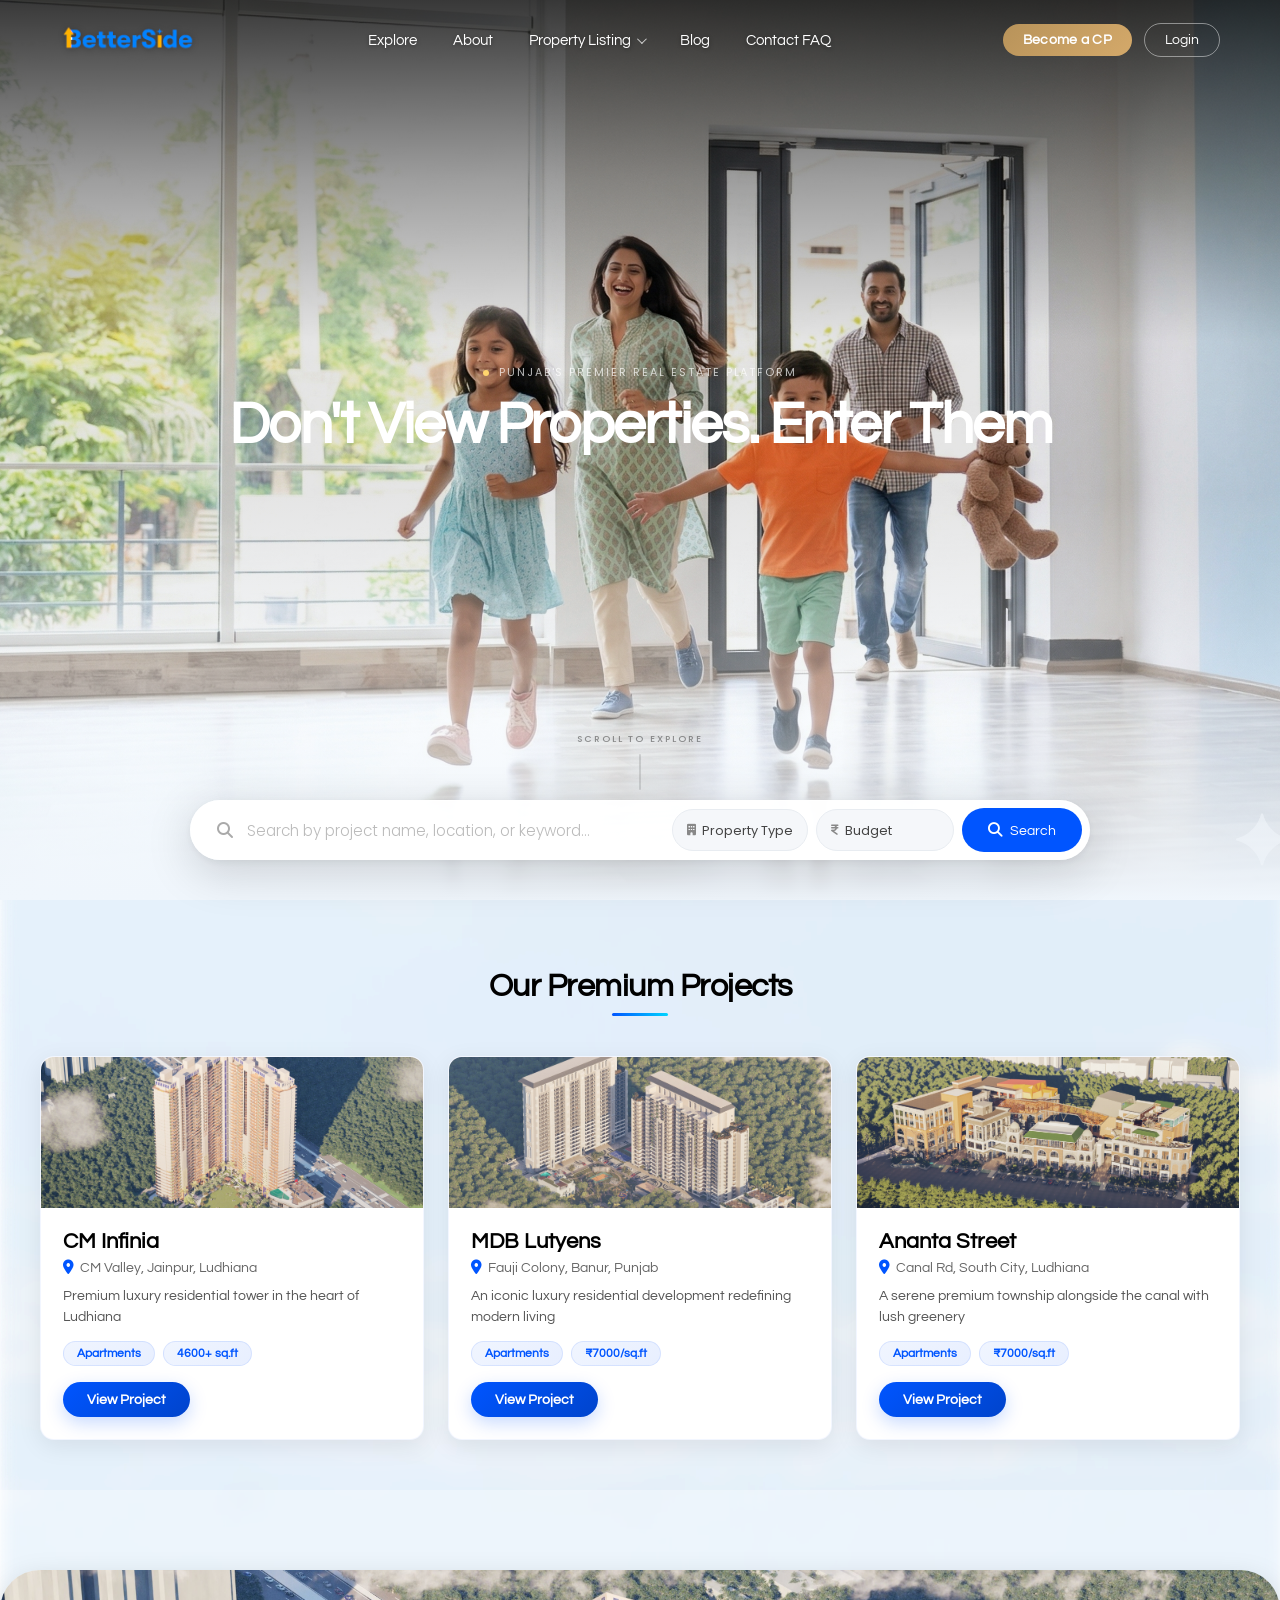
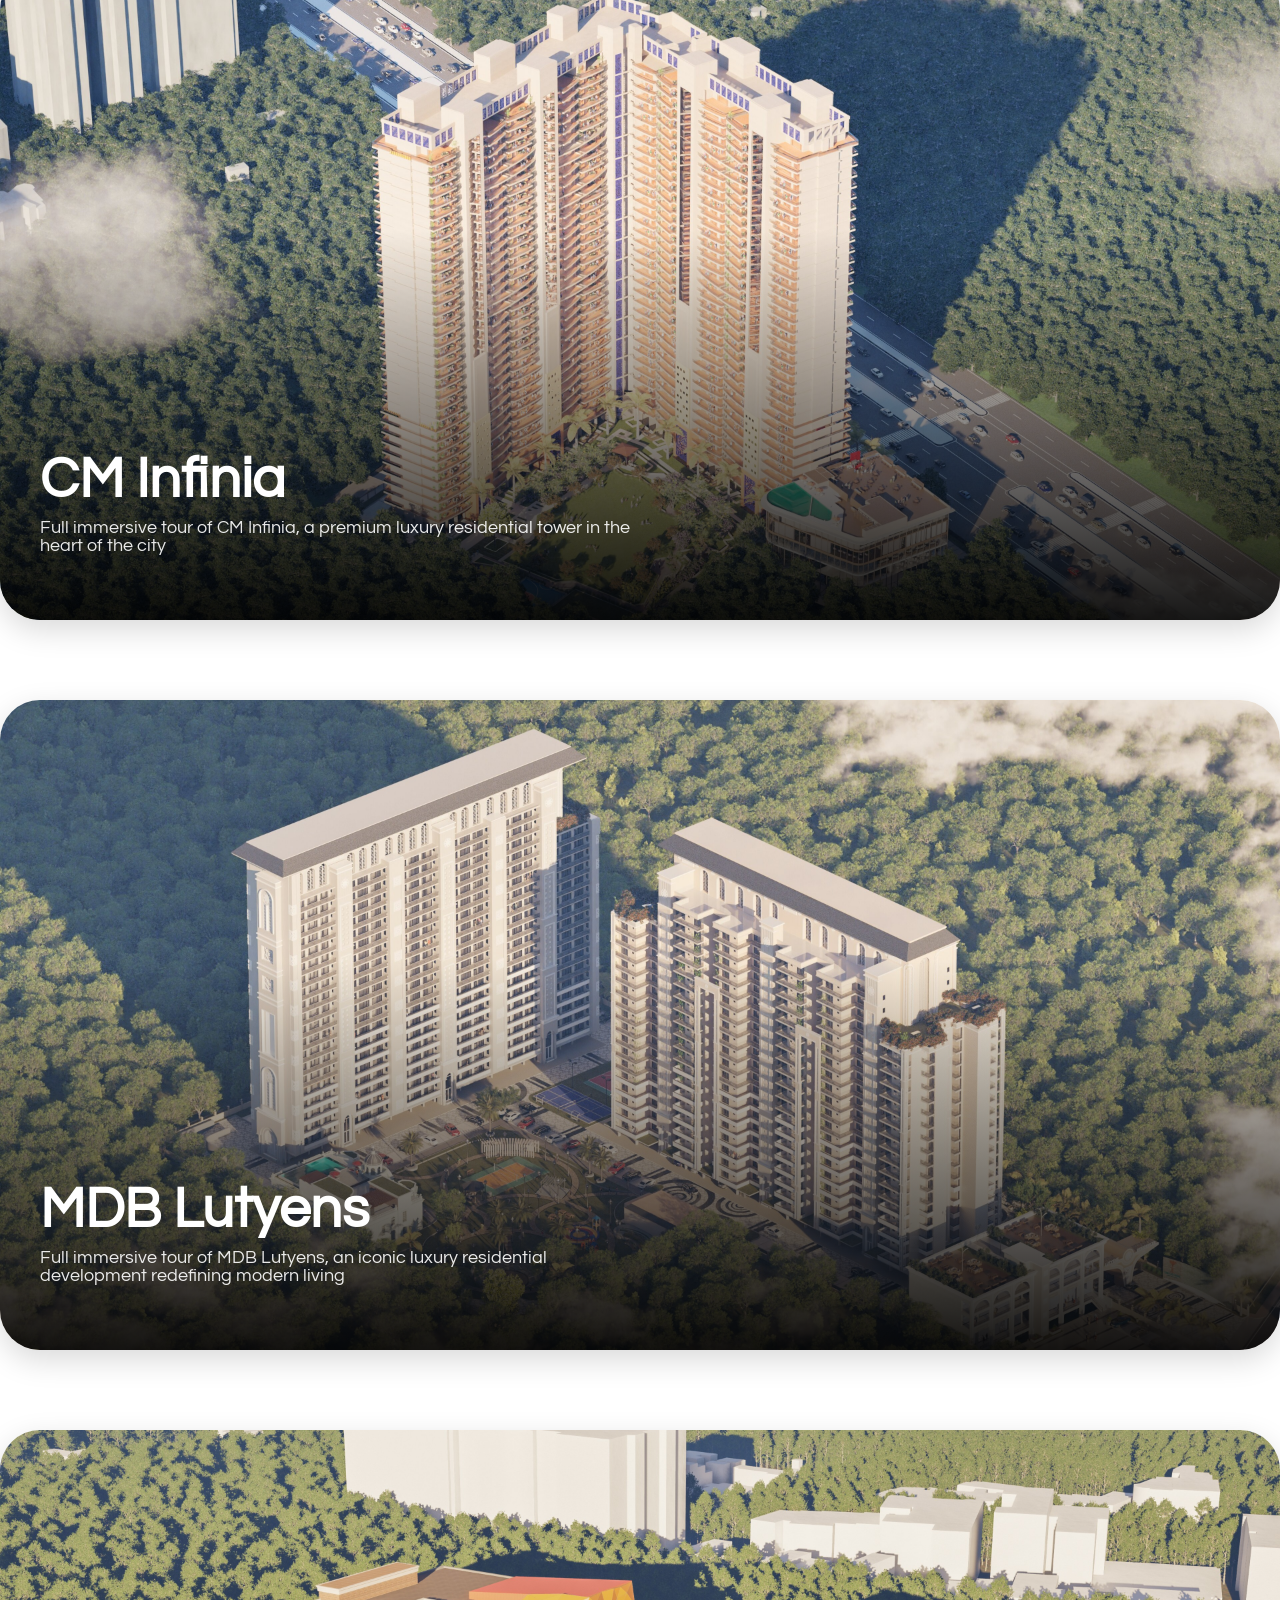
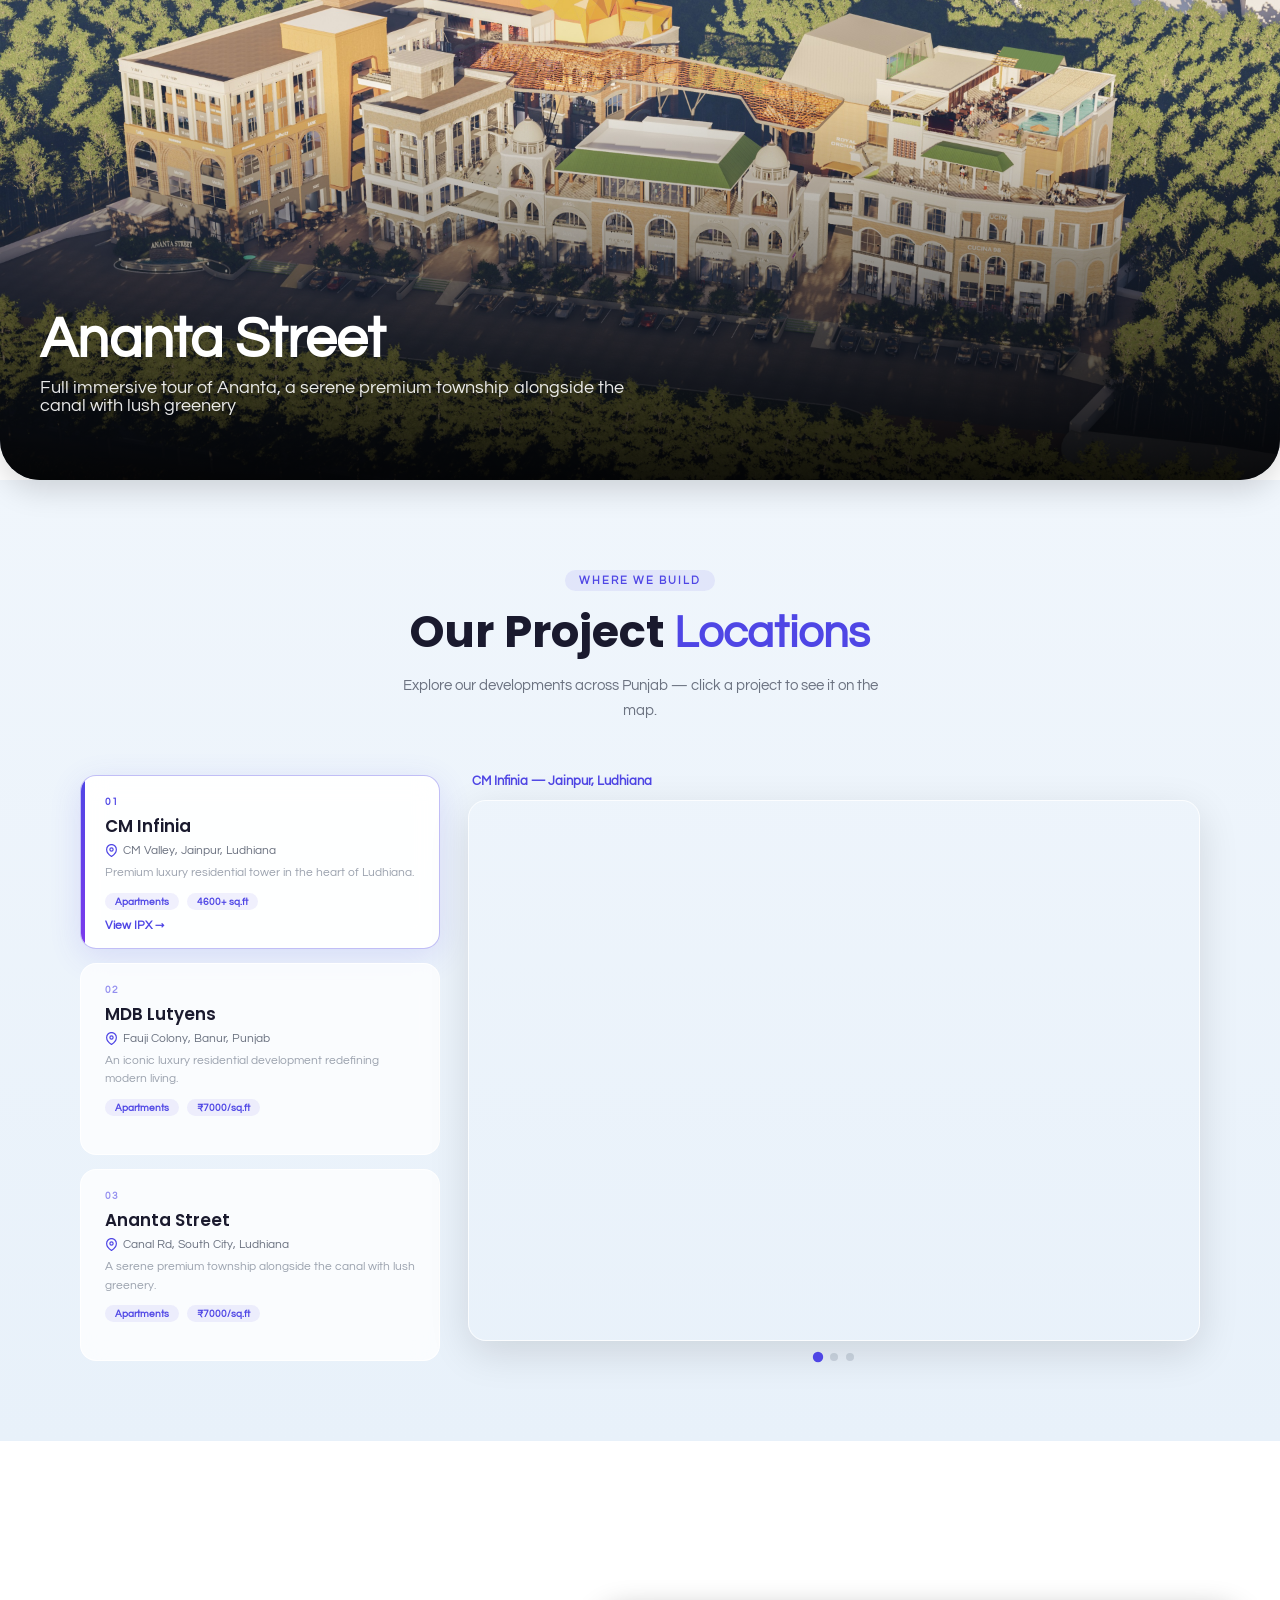
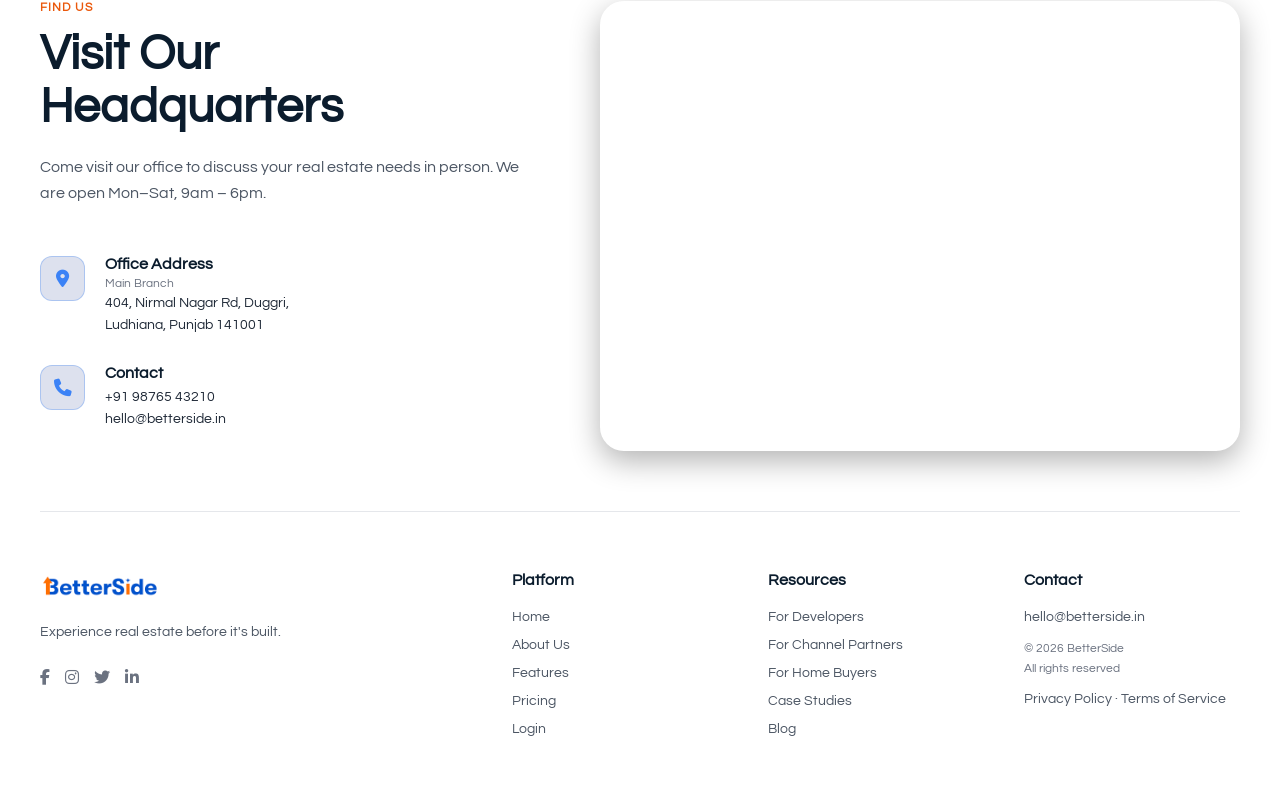
==== commit 56c02dd1: "d" ====
--- a/index.html
+++ b/index.html
@@ -5,6 +5,7 @@
   <meta name="viewport" content="width=device-width, initial-scale=1.0">
   <title>BetterSide Real Estate</title>
   <link rel="stylesheet" href="style.css">
+  <link rel="stylesheet" href="book-a-visit.css">
   <link href="https://fonts.googleapis.com/css2?family=Poppins:wght@300;400;500;600;700&family=Questrial&family=Inter:wght@300;400;600;700&display=swap" rel="stylesheet">
   <link rel="stylesheet" href="https://cdnjs.cloudflare.com/ajax/libs/font-awesome/6.4.0/css/all.min.css">
 </head>
@@ -12,61 +13,67 @@
 
   <header class="hero" style="background-image: url('images/family.png'); background-size: cover; background-position: center; background-repeat: no-repeat;">
 
-    <!-- Pure black gradient, no shapes -->
     <div class="fade-overlay"></div>
 
     <!-- Navbar -->
-    <nav class="navbar">
-      <div class="logo-space">
-        <img src="images/Betterside Logo 1.png" alt="BetterSide Logo">
-      </div>
-      <ul class="nav-links">
+    <nav class="navbar" id="mainNav">
+     <a href="./../../index.html" class="logo-space">
+      <img src="../../images/Betterside Logo 1.png" alt="BetterSide"
+        onerror="this.style.display='none';this.insertAdjacentHTML('afterend','<span class=\'logo-text\'>Better<span>Side</span></span>')"/>
+    </a>
+      <ul class="nav-links" id="navLinks">
         <li><a href="/subpage/Explore/explore.html">Explore</a></li>
+        <li><a href="/subpage/About/index.html">About</a></li>
+
+        <!-- ✦ Units Dropdown -->
+        <li class="has-dropdown" id="unitsDropdown">
+          <a href="#" class="dropdown-trigger">Property Listing <span class="dd-chevron"></span></a>
+          <ul class="dropdown-menu">
+            <li><a href="#" onclick="scrollToSection('mdb-section'); return false;">3+1 BHK</a></li>
+            <li><a href="#" onclick="scrollToSection('cm-section'); return false;">4 BHK</a></li>
+            <li><a href="#" onclick="scrollToSection('featured-projects-section'); return false;">Penthouse</a></li>
+          </ul>
+        </li>
+
         <li><a href="#">Blog</a></li>
-        <li><a href="/subpage/About/index.html">About</a></li>
-        <li><a href="/subpage/Contact/contact.html">Contact</a></li>
+        <li><a href="/subpage/Contact/contact.html">Contact FAQ</a></li>
+
         <li class="mobile-auth-btn">
           <button class="login-btn" onclick="window.location.href='/subpage/Login/index.html'" style="width:150px;margin-bottom:10px;border:1px solid #ccc;">Login</button>
         </li>
-        <li class="mobile-auth-btn">
-          <button class="signup-btn" onclick="window.location.href='/subpage/Sign%20up/index.html'" style="width:150px;">Sign Up</button>
-        </li>
       </ul>
+
       <div class="nav-actions">
-        <button class="signup-btn" onclick="window.location.href='/subpage/Sign%20up/index.html'">Sign Up</button>
-        <button class="login-btn"  onclick="window.location.href='/subpage/Login/index.html'">Login</button>
-      </div>
-      <div class="hamburger"><span></span><span></span><span></span></div>
+        <button class="cp-btn" onclick="window.location.href='/subpage/Sign up/index.html'">Become a CP</button>
+        <button class="login-btn" onclick="window.location.href='/subpage/Login/index.html'">Login</button>
+      </div>
+      <div class="hamburger" id="hamburger"><span></span><span></span><span></span></div>
     </nav>
 
-    <!-- Hero Body: center text + scroll cue + bottom search -->
+    <!-- Hero Body -->
     <div class="hero-body">
-
-      <!-- Center content -->
       <div class="hero-center hero-intro">
 
+        <!-- Badge -->
         <span class="hero-badge intro-item">
           <span class="badge-dot"></span>Punjab's Premier Real Estate Platform
         </span>
 
+        <!-- Headline -->
         <h1 class="hero-headline intro-item">
-        
           <span class="hl-strong">Don't View Properties. Enter Them</span>
         </h1>
 
-
-
-      </div>
-
-      <!-- Scroll cue — centered, above search bar -->
+       
+      
+
+      </div>
+
       <div class="hero-scroll-cue" id="scrollCue">
         <span class="scroll-label">Scroll to explore</span>
-        <div class="scroll-track">
-          <div class="scroll-runner"></div>
-        </div>
-      </div>
-
-      <!-- Search bar — pinned to bottom of hero -->
+        <div class="scroll-track"><div class="scroll-runner"></div></div>
+      </div>
+
       <div class="hero-search-bottom intro-item">
         <div class="bs-search-box">
           <div class="bs-search-bar">
@@ -100,16 +107,14 @@
           <div class="bs-search-results" id="searchResults"></div>
         </div>
       </div>
-
     </div>
   </header>
 
   <!-- Featured Projects -->
-  <section class="featured-projects-section">
+  <section class="featured-projects-section" id="featured-projects-section">
     <div class="featured-projects-container">
       <h2 class="featured-title">Our Premium Projects</h2>
       <div class="featured-cards-grid">
-
         <div class="featured-project-card">
           <div class="featured-card-image"><img src="images/cm.jpg" alt="CM Infinia"></div>
           <div class="featured-card-content">
@@ -120,7 +125,6 @@
             <a href="./Subpage/Website/CMInfinia/CMInfinia.html" class="featured-card-btn">View Project</a>
           </div>
         </div>
-
         <div class="featured-project-card">
           <div class="featured-card-image"><img src="images/MDB_Lutyens_1766146795158.jpg" alt="MDB Lutyens"></div>
           <div class="featured-card-content">
@@ -131,7 +135,6 @@
             <a href="./Subpage/Website/MDBTheLutyens/MDBTheLutyens.html" class="featured-card-btn">View Project</a>
           </div>
         </div>
-
         <div class="featured-project-card">
           <div class="featured-card-image"><img src="images/AnantaStreet_1766146992482.jpg" alt="Ananta Street"></div>
           <div class="featured-card-content">
@@ -142,7 +145,6 @@
             <a href="./Subpage/Website/Ananta/Ananta.html" class="featured-card-btn">View Project</a>
           </div>
         </div>
-
       </div>
     </div>
   </section>
@@ -154,7 +156,6 @@
       <div class="cm-hero-text">
         <h1>CM Infinia</h1>
         <p class="cm-desc">Full immersive tour of CM Infinia, a premium luxury residential tower in the heart of the city</p>
-       
       </div>
     </div>
     <div class="cm-top-row">
@@ -192,7 +193,6 @@
       <div class="cm-hero-text">
         <h1>MDB Lutyens</h1>
         <p class="cm-desc">Full immersive tour of MDB Lutyens, an iconic luxury residential development redefining modern living</p>
-        
       </div>
     </div>
     <div class="cm-top-row">
@@ -230,7 +230,6 @@
       <div class="cm-hero-text">
         <h1>Ananta Street</h1>
         <p class="cm-desc">Full immersive tour of Ananta, a serene premium township alongside the canal with lush greenery</p>
-       
       </div>
     </div>
     <div class="cm-top-row">
@@ -349,7 +348,7 @@
           </div>
         </div>
         <div class="bs-map-section">
-          <iframe src="https://www.google.com/maps/embed?pb=!1m18!1m12!1m3!1d3424.678912345678!2d75.845!3d30.895!2m3!1f0!2f0!3f0!3m2!1i1024!2i768!4f13.1!3m3!1m2!1s0x391a828f09012345%3A0xabcdef0123456789!2sNirmal%20Nagar%20Rd%2C%20Dugri%2C%20Ludhiana%2C%20Punjab%20141003!5e0!3m2!1sen!2sin!4v1680000000000!5m2!1sen!2sin" width="100%" height="100%" style="border:0;" allowfullscreen="" loading="lazy" referrerpolicy="no-referrer-when-downgrade"></iframe>
+          <iframe src="https://www.google.com/maps/embed?pb=!1m18!1m12!1m3!1d3424.5156752562984!2d75.84474317558585!3d30.872232174517286!2m3!1f0!2f0!3f0!3m2!1i1024!2i768!4f13.1!3m3!1m2!1s0x391a83eb70abb0a3%3A0xb2cea78c46492a36!2sBetterSide!5e0!3m2!1sen!2sin!4v1775458439162!5m2!1sen!2sin" width="100%" height="100%" style="border:0;" allowfullscreen="" loading="lazy" referrerpolicy="no-referrer-when-downgrade"></iframe>
         </div>
       </div>
       <div class="bs-divider"></div>
@@ -396,8 +395,128 @@
     </div>
   </footer>
 
+  <!-- ═══════════════════════════════════════
+       BOOK A VISIT MODAL
+  ═══════════════════════════════════════ -->
+  <div class="bav-overlay" id="bavOverlay">
+    <div class="bav-backdrop" id="bavBackdrop"></div>
+
+    <div class="bav-modal" role="dialog" aria-modal="true" aria-label="Book a Site Visit">
+
+      <div class="bav-modal-header">
+        <div class="bav-header-top">
+          <div class="bav-brand-pill">
+            <span class="bav-brand-dot"></span>
+            BetterSide Real Estate
+          </div>
+          <button class="bav-close-btn" id="bavCloseBtn" aria-label="Close">
+            <i class="fa-solid fa-xmark"></i>
+          </button>
+        </div>
+        <h2 class="bav-modal-title">Book a <span>Site Visit</span></h2>
+        <p class="bav-modal-sub">Our expert will call you within 24 hours to confirm your slot.</p>
+        <div class="bav-header-stats">
+          <div class="bav-stat">
+            <div class="bav-stat-icon"><i class="fa-solid fa-bolt"></i></div>
+            <div class="bav-stat-text"><strong>Quick Response</strong>Within 24 hours</div>
+          </div>
+          <div class="bav-stat">
+            <div class="bav-stat-icon"><i class="fa-solid fa-shield-halved"></i></div>
+            <div class="bav-stat-text"><strong>100% Free</strong>No hidden charges</div>
+          </div>
+          <div class="bav-stat">
+            <div class="bav-stat-icon"><i class="fa-solid fa-star"></i></div>
+            <div class="bav-stat-text"><strong>3 Projects</strong>Across Punjab</div>
+          </div>
+        </div>
+      </div>
+
+      <div class="bav-form-body" id="bavFormBody">
+        <form id="bavForm" novalidate>
+          <div class="bav-form-grid">
+
+            <div class="bav-form-group">
+              <label class="bav-label" for="bavName">Full Name <span class="bav-required"></span></label>
+              <div class="bav-input-wrap">
+                <input type="text" id="bavName" class="bav-input" placeholder="Name">
+                <span class="bav-input-icon"><i class="fa-solid fa-user"></i></span>
+              </div>
+              <span class="bav-error-hint" id="bavNameErr">Please enter your full name</span>
+            </div>
+
+            <div class="bav-form-group">
+              <label class="bav-label" for="bavEmail">Email Address <span class="bav-required"></span></label>
+              <div class="bav-input-wrap">
+                <input type="email" id="bavEmail" class="bav-input" placeholder="Email">
+                <span class="bav-input-icon"><i class="fa-solid fa-envelope"></i></span>
+              </div>
+              <span class="bav-error-hint" id="bavEmailErr">Please enter a valid email</span>
+            </div>
+
+            <div class="bav-form-group">
+              <label class="bav-label" for="bavPhone">Mobile Number <span class="bav-required"></span></label>
+              <div class="bav-phone-wrap">
+                <span class="bav-phone-prefix">🇮🇳 +91</span>
+                <input type="tel" id="bavPhone" class="bav-input" placeholder="" maxlength="10" autocomplete="tel">
+              </div>
+              <span class="bav-error-hint" id="bavPhoneErr">Please enter a valid 10-digit number</span>
+            </div>
+
+            <div class="bav-form-group">
+              <label class="bav-label" for="bavCity">City / State <span class="bav-required"></span></label>
+              <div class="bav-input-wrap">
+                <input type="text" id="bavCity" class="bav-input" placeholder="City / State">
+                <span class="bav-input-icon"><i class="fa-solid fa-location-dot"></i></span>
+              </div>
+              <span class="bav-error-hint" id="bavCityErr">Please enter your city / state</span>
+            </div>
+
+          </div>
+
+          <div class="bav-consent" id="bavConsentBox" role="checkbox" aria-checked="false" tabindex="0">
+            <div class="bav-checkbox-custom" id="bavCheckbox"></div>
+            <p class="bav-consent-text">
+              I hereby give my consent to receive further communication from <strong>BetterSide</strong> via Call, SMS, Email or WhatsApp about its products and offers. This consent overrides any registration for <strong>DND / NDNC</strong>.
+            </p>
+          </div>
+          <span class="bav-error-hint" id="bavConsentErr" style="margin-top:-12px; margin-bottom:14px; display:none;">Please give your consent to proceed</span>
+
+          <button type="submit" class="bav-submit-btn" id="bavSubmitBtn">
+            <i class="fa-solid fa-calendar-check"></i>
+            <span>Submit</span>
+            <span class="bav-btn-arrow"><i class="fa-solid fa-arrow-right"></i></span>
+          </button>
+
+          <p class="bav-footer-note">
+            <i class="fa-solid fa-lock"></i>
+            Your information is secure and will never be shared with third parties.
+          </p>
+        </form>
+
+        <div class="bav-success" id="bavSuccess">
+          <div class="bav-success-ring"><i class="fa-solid fa-check"></i></div>
+          <h3>Visit Booked!</h3>
+          <p>Thank you! Our team will reach out within 24 hours to confirm your site visit. We look forward to seeing you.</p>
+          <button class="bav-success-close" id="bavSuccessClose">Done</button>
+        </div>
+      </div>
+
+    </div>
+  </div>
+  <!-- END BOOK A VISIT MODAL -->
+
   <script>
-    /* Map Switcher */
+    /* ---- Smooth scroll helper ---- */
+    function scrollToSection(id) {
+      const el = document.getElementById(id);
+      if (!el) return;
+      const top = el.getBoundingClientRect().top + window.scrollY - 90;
+      window.scrollTo({ top, behavior: 'smooth' });
+      document.getElementById('unitsDropdown').classList.remove('open');
+      document.getElementById('navLinks').classList.remove('active');
+    }
+
+    /* ---- Map Switcher ---- */
     (function(){
       const cards = document.querySelectorAll('.bs-loc-card');
       const dots  = document.querySelectorAll('.bs-loc-dot');
@@ -413,12 +532,24 @@
   <script>
     document.addEventListener('DOMContentLoaded', () => {
 
-      /* Mobile menu */
-      const hamburger = document.querySelector('.hamburger');
-      const navLinks  = document.querySelector('.nav-links');
+      /* ---- Hamburger ---- */
+      const hamburger = document.getElementById('hamburger');
+      const navLinks  = document.getElementById('navLinks');
       if (hamburger && navLinks) hamburger.addEventListener('click', () => navLinks.classList.toggle('active'));
 
-      /* Navbar scroll */
+      /* ---- Units dropdown ---- */
+      const dropdown = document.getElementById('unitsDropdown');
+      const trigger  = dropdown.querySelector('.dropdown-trigger');
+      trigger.addEventListener('click', function(e) {
+        e.preventDefault();
+        e.stopPropagation();
+        dropdown.classList.toggle('open');
+      });
+      document.addEventListener('click', function(e) {
+        if (!dropdown.contains(e.target)) dropdown.classList.remove('open');
+      });
+
+      /* ---- Navbar scroll ---- */
       const navbar = document.querySelector('.navbar');
       let lastY = window.scrollY;
       window.addEventListener('scroll', () => {
@@ -428,28 +559,27 @@
           if (cur > lastY && cur > 120) navbar.classList.add('nav-hide');
           else if (cur < lastY) navbar.classList.remove('nav-hide');
         }
-        /* Fade scroll cue */
         const cue = document.getElementById('scrollCue');
         if (cue) { cue.style.opacity = cur > 80 ? '0' : '1'; cue.style.pointerEvents = cur > 80 ? 'none' : 'auto'; }
         lastY = cur;
       }, { passive: true });
 
-      /* Scroll-to-top */
+      /* ---- Scroll-to-top ---- */
       const stt = document.getElementById('scrollToTop');
       if (stt) stt.addEventListener('click', e => { e.preventDefault(); window.scrollTo({ top: 0, behavior: 'smooth' }); });
 
-      /* Hero animation */
+      /* ---- Hero animation ---- */
       const heroIntro = document.querySelector('.hero-intro');
       if (heroIntro) { heroIntro.classList.remove('animate'); void heroIntro.offsetWidth; setTimeout(() => heroIntro.classList.add('animate'), 60); }
 
-      /* Scroll cue click */
+      /* ---- Scroll cue click ---- */
       const cueEl = document.getElementById('scrollCue');
       if (cueEl) cueEl.addEventListener('click', () => document.querySelector('.featured-projects-section')?.scrollIntoView({ behavior: 'smooth' }));
     });
   </script>
 
   <script>
-    /* Hero Search */
+    /* ---- Hero Search ---- */
     (function(){
       const projects = [
         { name:'CM Infinia',    location:'CM Valley, Jainpur, Ludhiana',   type:'apartments', price:'100+',   area:'4600+ sq.ft', sectionId:'cm-section',     image:'images/cm.jpg',                          desc:'Premium luxury residential tower in the heart of Ludhiana' },
@@ -474,7 +604,11 @@
       document.addEventListener('click',e=>{ if(!e.target.closest('.bs-search-box'))sr.classList.remove('visible'); });
       si.addEventListener('focus',()=>{ if(si.value.trim().length>0)show(filter()); });
     })();
+    
   </script>
+
+  <!-- Book a Visit Script -->
+  <script src="book-a-visit.js"></script>
 
 </body>
 </html>
--- a/style.css
+++ b/style.css
@@ -10,7 +10,7 @@
 }
 
 /* ============================================
-   HERO — FULL VIEWPORT, BLACK GRADIENT
+   HERO
    ============================================ */
 .hero {
   position: relative;
@@ -19,17 +19,16 @@
   flex-direction: column;
 }
 
-/* Dark at navbar top, clear in middle, blends to page at bottom */
 .fade-overlay {
   position: absolute;
   inset: 0;
   background: linear-gradient(
     180deg,
-    rgba(0, 0, 0, 0.78)  0%,
-    rgba(0, 0, 0, 0.38) 20%,
-    rgba(0, 0, 0, 0.10) 38%,
-    rgba(0, 0, 0, 0.10) 55%,
-    rgba(240, 246, 252, 0.45) 80%,
+    rgba(0,0,0,0.78)  0%,
+    rgba(0,0,0,0.38) 20%,
+    rgba(0,0,0,0.10) 38%,
+    rgba(0,0,0,0.10) 55%,
+    rgba(240,246,252,0.45) 80%,
     #f0f6fc 100%
   );
   z-index: 1;
@@ -59,8 +58,7 @@
 .navbar .logo-space img { filter: brightness(1.6) drop-shadow(0 1px 3px rgba(0,0,0,0.3)); }
 .navbar .login-btn  { background: transparent; color: #fff; border: 1px solid rgba(255,255,255,0.45); }
 .navbar .login-btn:hover  { background: rgba(255,255,255,0.12); }
-.navbar .signup-btn { background: #fff; color: #0b1c2d; border: 1px solid #fff; }
-.navbar .signup-btn:hover { background: rgba(255,255,255,0.88); }
+
 .navbar .hamburger span { background: #fff; }
 
 .navbar.nav-hide { transform: translateY(-110%); }
@@ -79,11 +77,11 @@
 .navbar.scrolled .nav-links a { color: #222; text-shadow: none; }
 .navbar.scrolled .logo-space img { filter: none; }
 .navbar.scrolled .login-btn  { background: #fff; color: #222; border: 1px solid #ddd; }
-.navbar.scrolled .signup-btn { background: #000; color: #fff; border: 1px solid #000; }
+
 .navbar.scrolled .hamburger span { background: #000; }
 
 .logo-space img { height: 34px; }
-.nav-links { display: flex; gap: 36px; list-style: none; font-size: 15px; }
+.nav-links { display: flex; gap: 36px; list-style: none; font-size: 15px; align-items: center; }
 .nav-links a { text-decoration: none; color: inherit; }
 .nav-links a:visited { color: inherit; }
 .nav-actions { display: flex; align-items: center; gap: 12px; }
@@ -95,7 +93,100 @@
 .hamburger span { width: 24px; height: 2px; background: #000; border-radius: 2px; }
 
 /* ============================================
-   HERO BODY — three zones stacked
+   DROPDOWN
+   ============================================ */
+.nav-links .has-dropdown {
+  position: relative;
+}
+
+.dropdown-trigger {
+  display: inline-flex;
+  align-items: center;
+  gap: 6px;
+  cursor: pointer;
+  user-select: none;
+}
+
+.dd-chevron {
+  display: inline-block;
+  width: 7px;
+  height: 7px;
+  border-right: 1.5px solid currentColor;
+  border-bottom: 1.5px solid currentColor;
+  transform: rotate(45deg) translateY(-2px);
+  transition: transform 0.25s ease;
+  opacity: 0.75;
+  flex-shrink: 0;
+}
+.has-dropdown.open .dd-chevron {
+  transform: rotate(-135deg) translateY(2px);
+}
+
+.dropdown-menu {
+  position: absolute;
+  top: calc(100% + 16px);
+  left: 50%;
+  transform: translateX(-50%) translateY(8px);
+  background: rgba(255,255,255,0.97);
+  backdrop-filter: blur(20px);
+  -webkit-backdrop-filter: blur(20px);
+  border: 1px solid rgba(200,200,200,0.4);
+  border-radius: 16px;
+  box-shadow: 0 16px 48px rgba(0,0,0,0.14), 0 2px 8px rgba(0,0,0,0.06);
+  min-width: 180px;
+  padding: 8px;
+  list-style: none;
+  opacity: 0;
+  pointer-events: none;
+  transition: opacity 0.22s ease, transform 0.22s ease;
+  z-index: 1000;
+}
+
+.has-dropdown.open .dropdown-menu {
+  opacity: 1;
+  pointer-events: auto;
+  transform: translateX(-50%) translateY(0);
+}
+
+.dropdown-menu li a {
+  display: block;
+  padding: 10px 16px;
+  border-radius: 10px;
+  font-size: 14px;
+  color: #222 !important;
+  text-shadow: none !important;
+  text-decoration: none;
+  transition: background 0.18s ease;
+  white-space: nowrap;
+  font-family: 'Questrial', sans-serif;
+}
+.dropdown-menu li a:hover {
+  background: rgba(0,0,0,0.055);
+}
+
+/* ============================================
+   BECOME A CP BUTTON
+   ============================================ */
+.cp-btn {
+  background: linear-gradient(135deg, #b8935a, #d4a96a);
+  color: #fff;
+  border: none;
+  padding: 9px 20px;
+  border-radius: 24px;
+  cursor: pointer;
+  font-size: 14px;
+  font-family: 'Questrial', sans-serif;
+  font-weight: 600;
+  letter-spacing: 0.02em;
+  transition: all 0.3s;
+}
+.cp-btn:hover {
+  background: linear-gradient(135deg, #a07840, #c09050);
+  transform: translateY(-1px);
+}
+
+/* ============================================
+   HERO BODY
    ============================================ */
 .hero-body {
   position: relative;
@@ -104,11 +195,10 @@
   display: flex;
   flex-direction: column;
   justify-content: space-between;
-  padding-top: 80px; /* navbar height */
+  padding-top: 80px;
   padding-bottom: 0;
 }
 
-/* --- Center text zone --- */
 .hero-center {
   flex: 1;
   display: flex;
@@ -119,11 +209,7 @@
   padding: 48px 40px 20px;
 }
 
-/* Hero intro animation */
-.hero-intro .intro-item {
-  opacity: 0;
-  transform: translateY(36px);
-}
+.hero-intro .intro-item { opacity: 0; transform: translateY(36px); }
 .hero-intro.animate .intro-item:nth-child(1) { animation: riseIn 0.85s cubic-bezier(.2,.8,.2,1) forwards; animation-delay: 0.05s; }
 .hero-intro.animate .intro-item:nth-child(2) { animation: riseIn 0.85s cubic-bezier(.2,.8,.2,1) forwards; animation-delay: 0.2s; }
 .hero-intro.animate .intro-item:nth-child(3) { animation: riseIn 0.85s cubic-bezier(.2,.8,.2,1) forwards; animation-delay: 0.38s; }
@@ -132,159 +218,86 @@
 .hero-intro.animate .hero-search-bottom     { animation: riseIn 0.85s cubic-bezier(.2,.8,.2,1) forwards; animation-delay: 0.75s; }
 @keyframes riseIn { to { opacity: 1; transform: translateY(0); } }
 
-/* Badge — minimal editorial */
 .hero-badge {
-  display: inline-flex;
-  align-items: center;
-  gap: 10px;
-  color: rgba(255,255,255,0.72);
-  font-family: 'Poppins', sans-serif;
-  font-size: 0.68rem;
-  font-weight: 400;
-  letter-spacing: 0.18em;
-  text-transform: uppercase;
-  margin-bottom: 18px;
+  display: inline-flex; align-items: center; gap: 10px;
+  color: rgba(255,255,255,0.72); font-family: 'Poppins', sans-serif;
+  font-size: 0.68rem; font-weight: 400; letter-spacing: 0.18em;
+  text-transform: uppercase; margin-bottom: 18px;
 }
 .badge-dot {
-  width: 6px;
-  height: 6px;
-  border-radius: 50%;
-  background: #ffd66e;
-  flex-shrink: 0;
-  box-shadow: 0 0 8px rgba(255, 214, 110, 0.7);
-}
-
-/* Headline */
+  width: 6px; height: 6px; border-radius: 50%; background: #ffd66e;
+  flex-shrink: 0; box-shadow: 0 0 8px rgba(255,214,110,0.7);
+}
+
 .hero-headline {
   font-family: 'Poppins', sans-serif;
   font-size: clamp(2.4rem, 4.5vw, 4.4rem);
-  line-height: 0.95; /* 🔥 reduce this */
-  margin-bottom: 8px;
+  line-height: 0.95; margin-bottom: 8px;
 }
 .hl-thin {
-  display: block;
-  font-weight: 300;
-  color: rgba(255,255,255,0.85); /* softer white */
-  letter-spacing: 0.06em;
-  font-size: 0.9em;
-   margin-bottom: -54px;
+  display: block; font-weight: 300; color: rgba(255,255,255,0.85);
+  letter-spacing: 0.06em; font-size: 0.9em; margin-bottom: -54px;
 }
 .hl-strong {
-  display: block;
-  font-weight: 600;
-   color: #ffffff;
-  letter-spacing: -0.025em;
-}
-
-/* Subtext */
+  display: block; font-weight: 600; color: #ffffff; letter-spacing: -0.025em;
+}
+
 .hero-subtext {
-  font-family: 'Poppins', sans-serif;
-  font-size: clamp(0.9rem, 1.5vw, 1.05rem);
-  font-weight: 300;
-  color: rgba(255,255,255,0.78);
-  line-height: 1.75;
-  max-width: 620px;
-  margin-bottom: 36px;
-}
-
-/* Stats row */
-.hero-stats {
-  display: flex;
-  align-items: center;
-  justify-content: center;
-  gap: 28px;
-}
+  font-family: 'Poppins', sans-serif; font-size: clamp(0.9rem, 1.5vw, 1.05rem);
+  font-weight: 300; color: rgba(255,255,255,0.78);
+  line-height: 1.75; max-width: 620px; margin-bottom: 36px;
+}
+
+.hero-stats { display: flex; align-items: center; justify-content: center; gap: 28px; }
 .hero-stat { display: flex; flex-direction: column; align-items: center; }
 .hero-stat-num   { font-family: 'Poppins', sans-serif; font-size: 1.6rem; font-weight: 700; color: #fff; line-height: 1; }
 .hero-stat-label { font-size: 0.7rem; color: rgba(255,255,255,0.6); font-weight: 400; margin-top: 4px; letter-spacing: 0.04em; }
 .hero-stat-divider { width: 1px; height: 34px; background: rgba(255,255,255,0.2); }
 
-/* Scroll cue — architectural sliding line */
 .hero-scroll-cue {
-  display: flex;
-  flex-direction: column;
-  align-items: center;
-  gap: 8px;
-  cursor: pointer;
-  padding: 14px 0 10px;
-  opacity: 1;
-  transition: opacity 0.4s ease;
+  display: flex; flex-direction: column; align-items: center; gap: 8px;
+  cursor: pointer; padding: 14px 0 10px; opacity: 1; transition: opacity 0.4s ease;
 }
 .scroll-label {
-  font-family: 'Poppins', sans-serif;
-  font-size: 0.58rem;
-  letter-spacing: 0.22em;
-  text-transform: uppercase;
-  color: rgba(30,30,30,0.45);
-  font-weight: 500;
+  font-family: 'Poppins', sans-serif; font-size: 0.58rem;
+  letter-spacing: 0.22em; text-transform: uppercase;
+  color: rgba(30,30,30,0.45); font-weight: 500;
 }
 .scroll-track {
-  width: 1.5px;
-  height: 36px;
-  background: rgba(0,0,0,0.12);
-  border-radius: 2px;
-  position: relative;
-  overflow: hidden;
+  width: 1.5px; height: 36px; background: rgba(0,0,0,0.12);
+  border-radius: 2px; position: relative; overflow: hidden;
 }
 .scroll-runner {
-  position: absolute;
-  top: -100%;
-  left: 0;
-  width: 100%;
-  height: 50%;
-  background: rgba(0,0,0,0.45);
-  border-radius: 2px;
+  position: absolute; top: -100%; left: 0; width: 100%; height: 50%;
+  background: rgba(0,0,0,0.45); border-radius: 2px;
   animation: runDown 1.6s ease-in-out infinite;
 }
-@keyframes runDown {
-  0%   { top: -60%; }
-  100% { top: 160%; }
-}
+@keyframes runDown { 0% { top: -60%; } 100% { top: 160%; } }
 .hero-scroll-cue:hover .scroll-runner { background: rgba(0,85,255,0.6); }
 .hero-scroll-cue:hover .scroll-track  { background: rgba(0,85,255,0.15); }
 
 /* ============================================
-   SEARCH BAR — pinned to hero bottom
-   ============================================ */
-.hero-search-bottom {
-  padding: 0 40px 40px;
-}
-
-.bs-search-box {
-  position: relative;
-  width: 100%;
-  max-width: 900px;
-  margin: 0 auto;
-}
-
+   SEARCH BAR
+   ============================================ */
+.hero-search-bottom { padding: 0 40px 40px; }
+.bs-search-box { position: relative; width: 100%; max-width: 900px; margin: 0 auto; }
 .bs-search-bar {
-  display: flex;
-  align-items: center;
-  background: rgba(255,255,255,0.97);
-  border-radius: 60px;
-  padding: 7px 7px 7px 26px;
+  display: flex; align-items: center; background: rgba(255,255,255,0.97);
+  border-radius: 60px; padding: 7px 7px 7px 26px;
   box-shadow: 0 12px 48px rgba(0,0,0,0.16), 0 2px 8px rgba(0,0,0,0.06);
   border: 1px solid rgba(255,255,255,0.6);
 }
-
 .bs-search-icon { color: #aaa; font-size: 1rem; flex-shrink: 0; margin-right: 14px; }
-
 .bs-search-input {
-  flex: 1;
-  border: none; outline: none;
-  font-size: 0.95rem;
-  font-family: 'Poppins', sans-serif;
-  color: #222; background: transparent;
+  flex: 1; border: none; outline: none; font-size: 0.95rem;
+  font-family: 'Poppins', sans-serif; color: #222; background: transparent;
   padding: 10px 0; min-width: 0;
 }
 .bs-search-input::placeholder { color: #bbb; font-weight: 300; }
-
 .bs-search-filters { display: flex; align-items: center; gap: 8px; flex-shrink: 0; }
-
 .bs-filter-pill {
-  display: flex; align-items: center; gap: 6px;
-  background: #f5f7fa; border: 1px solid #e8ecf1;
-  border-radius: 30px; padding: 0 14px; height: 42px;
+  display: flex; align-items: center; gap: 6px; background: #f5f7fa;
+  border: 1px solid #e8ecf1; border-radius: 30px; padding: 0 14px; height: 42px;
   cursor: pointer; transition: all 0.2s;
 }
 .bs-filter-pill:hover { border-color: #0055ff; background: #f0f4ff; }
@@ -292,30 +305,24 @@
 .bs-filter-pill select {
   border: none; outline: none; background: transparent;
   font-family: 'Poppins', sans-serif; font-size: 0.8rem; color: #444;
-  cursor: pointer; -webkit-appearance: none; -moz-appearance: none; appearance: none;
-}
-
+  cursor: pointer; -webkit-appearance: none; appearance: none;
+}
 .bs-search-btn {
-  display: flex; align-items: center; gap: 8px;
-  background: #0055ff; color: #fff; border: none;
-  border-radius: 50px; padding: 0 26px; height: 44px;
+  display: flex; align-items: center; gap: 8px; background: #0055ff;
+  color: #fff; border: none; border-radius: 50px; padding: 0 26px; height: 44px;
   font-family: 'Poppins', sans-serif; font-size: 0.9rem; font-weight: 500;
   cursor: pointer; transition: all 0.25s; white-space: nowrap;
 }
 .bs-search-btn:hover { background: #0044cc; transform: translateY(-1px); box-shadow: 0 6px 18px rgba(0,85,255,0.3); }
 
-/* Search results dropdown */
 .bs-search-results {
   position: absolute; top: calc(100% + 8px); left: 0; right: 0;
-  background: #fff; border-radius: 16px;
-  box-shadow: 0 16px 48px rgba(0,0,0,0.14);
-  border: 1px solid rgba(0,0,0,0.06);
-  padding: 8px; z-index: 100; display: none;
+  background: #fff; border-radius: 16px; box-shadow: 0 16px 48px rgba(0,0,0,0.14);
+  border: 1px solid rgba(0,0,0,0.06); padding: 8px; z-index: 100; display: none;
   max-height: 360px; overflow-y: auto;
 }
 .bs-search-results.visible { display: block; animation: slideDown 0.2s ease; }
 @keyframes slideDown { from { opacity: 0; transform: translateY(-8px); } to { opacity: 1; transform: translateY(0); } }
-
 .bs-result-card { display: flex; align-items: center; gap: 16px; padding: 12px 14px; border-radius: 12px; cursor: pointer; transition: background 0.2s; text-decoration: none; color: inherit; }
 .bs-result-card:hover { background: #f5f7fa; }
 .bs-result-img { width: 72px; height: 54px; border-radius: 10px; background-size: cover; background-position: center; flex-shrink: 0; }
@@ -336,12 +343,9 @@
 .featured-projects-section {
   padding: 70px 20px 50px;
   background: url('images/body(background\ 1)\ copy.png') no-repeat center center fixed;
-  background-size: cover;
-  position: relative;
-}
-
+  background-size: cover; position: relative;
+}
 .featured-projects-container { max-width: 1200px; margin: 0 auto; }
-
 .featured-title {
   text-align: center; font-size: 2rem; font-weight: 800;
   margin-bottom: 12px; color: #000; letter-spacing: -0.5px;
@@ -351,19 +355,16 @@
   background: linear-gradient(90deg, #0055ff, #00d4ff);
   margin: 10px auto 0; border-radius: 2px;
 }
-
 .featured-cards-grid {
   display: grid; grid-template-columns: repeat(auto-fit, minmax(300px, 1fr));
   gap: 24px; margin-top: 40px;
 }
-
 .featured-project-card {
   background: white; border-radius: 14px; overflow: hidden;
   box-shadow: 0 6px 24px rgba(0,0,0,0.08);
   transition: all 0.4s cubic-bezier(0.23,1,0.32,1);
   border: 1px solid rgba(0,85,255,0.05);
-  aspect-ratio: 1/1; display: flex; flex-direction: column;
-  position: relative;
+  aspect-ratio: 1/1; display: flex; flex-direction: column; position: relative;
 }
 .featured-project-card::before {
   content: ''; position: absolute; top: 0; left: -100%; width: 100%; height: 100%;
@@ -372,12 +373,10 @@
 }
 .featured-project-card:hover::before { left: 100%; }
 .featured-project-card:hover { transform: translateY(-8px); box-shadow: 0 16px 40px rgba(0,85,255,0.12); border-color: rgba(0,85,255,0.18); }
-
 .featured-card-image { width: 100%; height: 50%; overflow: hidden; position: relative; }
 .featured-card-image img { width: 100%; height: 100%; object-fit: cover; transition: transform 0.5s cubic-bezier(0.23,1,0.32,1); }
 .featured-project-card:hover .featured-card-image img { transform: scale(1.1); }
 .featured-card-image::after { content: ''; position: absolute; inset: 0; background: linear-gradient(180deg, rgba(0,0,0,0) 0%, rgba(0,0,0,0.07) 100%); }
-
 .featured-card-content { padding: 22px; }
 .featured-card-content h3 { font-size: 1.35rem; font-weight: 800; margin-bottom: 7px; color: #000; }
 .featured-card-location { display: flex; align-items: center; gap: 6px; font-size: 0.88rem; color: #666; margin-bottom: 10px; font-weight: 500; }
@@ -385,12 +384,11 @@
 .featured-card-desc { font-size: 0.88rem; color: #555; margin-bottom: 14px; line-height: 1.5; }
 .featured-card-tags { display: flex; gap: 8px; margin-bottom: 16px; flex-wrap: wrap; }
 .featured-card-tags span { display: inline-block; background: linear-gradient(135deg, #f0f5ff, #e8efff); color: #0055ff; padding: 5px 13px; border-radius: 20px; font-size: 0.78rem; font-weight: 700; border: 1px solid rgba(0,85,255,0.1); }
-
 .featured-card-btn { display: inline-block; background: linear-gradient(135deg, #0055ff, #0044cc); color: white; padding: 10px 24px; border-radius: 24px; text-decoration: none; font-weight: 700; font-size: 0.88rem; transition: all 0.3s; box-shadow: 0 6px 18px rgba(0,85,255,0.22); }
 .featured-card-btn:hover { transform: translateY(-2px); box-shadow: 0 10px 28px rgba(0,85,255,0.32); }
 
 /* ============================================
-   PROJECT CARD SECTIONS (CM / MDB / Ananta)
+   PROJECT CARD SECTIONS
    ============================================ */
 .cm-section-container {
   margin-top: 80px; width: 100%; max-width: 1400px;
@@ -455,7 +453,6 @@
 .cm-options-btn { cursor: pointer; background: transparent; border: 1px solid #ccc; flex: 0 0 auto; }
 .cm-download-btn { width: 60px; height: 60px; border-radius: 50%; border: 1px solid #ccc; background: rgba(243,244,246,0.8); display: flex; justify-content: center; align-items: center; cursor: pointer; flex-shrink: 0; }
 
-/* Desktop hover reveals */
 .cm-section-container:hover .cm-hero-card { width: calc(72% - 20px); height: 500px; }
 .cm-section-container:hover .cm-sidebar    { opacity: 1; transform: translateX(0); transition-delay: 0.1s; }
 .cm-section-container:hover .cm-bottom-bar { opacity: 1; transform: translateY(0); transition-delay: 0.2s; }
@@ -463,11 +460,7 @@
 /* ============================================
    PROJECT LOCATIONS
    ============================================ */
-.bs-locations-section {
-  padding: 90px 0 80px;
-  background: linear-gradient(180deg, #f0f6fc 0%, #e8f1fa 100%);
-  position: relative;
-}
+.bs-locations-section { padding: 90px 0 80px; background: linear-gradient(180deg, #f0f6fc 0%, #e8f1fa 100%); position: relative; }
 .bs-locations-inner { max-width: 1200px; margin: 0 auto; padding: 0 40px; }
 .bs-locations-header { text-align: center; margin-bottom: 52px; }
 .bs-loc-label { display: inline-block; font-size: 0.7rem; font-weight: 600; letter-spacing: 0.18em; text-transform: uppercase; color: #4f46e5; background: rgba(79,70,229,0.09); padding: 5px 14px; border-radius: 20px; margin-bottom: 14px; }
@@ -477,7 +470,6 @@
 
 .bs-locations-layout { display: grid; grid-template-columns: 360px 1fr; gap: 28px; align-items: stretch; }
 .bs-loc-cards { display: flex; flex-direction: column; gap: 14px; }
-
 .bs-loc-card { position: relative; background: rgba(255,255,255,0.75); backdrop-filter: blur(12px); -webkit-backdrop-filter: blur(12px); border: 1px solid rgba(255,255,255,0.9); border-radius: 16px; padding: 20px 20px 16px 24px; cursor: pointer; transition: transform 0.25s, box-shadow 0.25s, border-color 0.25s; overflow: hidden; }
 .bs-loc-card:hover { transform: translateY(-2px); box-shadow: 0 10px 30px rgba(79,70,229,0.1); }
 .bs-loc-card.active { border-color: rgba(79,70,229,0.35); box-shadow: 0 8px 32px rgba(79,70,229,0.14); background: rgba(255,255,255,0.95); }
@@ -540,7 +532,6 @@
    ============================================ */
 @media screen and (max-width: 768px) {
 
-  /* Navbar */
   .navbar { padding: 16px 20px; height: auto; background: rgba(0,0,0,0.7) !important; backdrop-filter: blur(12px); }
   .logo-space img { height: 26px; filter: brightness(2) !important; }
   .hamburger { display: flex; }
@@ -557,22 +548,43 @@
   .nav-links.active { height: 100vh; }
   .nav-links li, .nav-links a { color: #fff !important; font-size: 1.1rem; }
 
-  /* Hero body */
+  /* Mobile dropdown — slide down in the full-screen menu */
+  .dropdown-menu {
+    position: static;
+    transform: none !important;
+    opacity: 0;
+    max-height: 0;
+    overflow: hidden;
+    pointer-events: none;
+    box-shadow: none;
+    border: none;
+    background: transparent;
+    padding: 0;
+    border-radius: 0;
+    transition: opacity 0.2s ease, max-height 0.3s ease;
+  }
+  .has-dropdown.open .dropdown-menu {
+    opacity: 1;
+    max-height: 200px;
+    pointer-events: auto;
+  }
+  .dropdown-menu li a {
+    color: rgba(255,255,255,0.75) !important;
+    font-size: 0.95rem !important;
+    padding: 8px 0;
+    text-align: center;
+  }
+
   .hero-body { padding-top: 70px; }
-
   .hero-center { padding: 30px 20px 12px; }
-
   .hero-headline { font-size: 2.2rem; }
   .hero-subtext  { font-size: 0.88rem; }
   .hero-badge    { font-size: 0.68rem; padding: 6px 14px; margin-bottom: 16px; }
-
   .hero-stats { gap: 14px; }
   .hero-stat-num { font-size: 1.3rem; }
   .hero-stat-label { font-size: 0.62rem; }
   .hero-stat-divider { height: 26px; }
-
   .hero-scroll-cue { padding: 10px 0 6px; }
-
   .hero-search-bottom { padding: 0 14px 28px; }
   .bs-search-bar { flex-direction: column; padding: 12px; gap: 10px; align-items: stretch; }
   .bs-search-icon { display: none; }
@@ -581,11 +593,9 @@
   .bs-filter-pill { flex: 1; min-width: 0; justify-content: center; }
   .bs-search-btn { width: 100%; justify-content: center; height: 46px; border-radius: 12px; }
 
-  /* Project sections — static on mobile */
   .cm-section-container { display: flex; flex-direction: column; height: auto !important; min-height: auto !important; margin-top: 20px; padding: 0 16px; }
   .cm-placeholder { display: none !important; }
   .cm-top-row { display: flex; flex-direction: column; height: auto; gap: 0; }
-
   .cm-hero-card  { position: relative !important; width: 100% !important; height: 240px !important; border-radius: 20px; margin-bottom: 16px; opacity: 1 !important; }
   .cm-hero-text  { bottom: 16px; left: 16px; }
   .cm-hero-text h1 { font-size: 1.8rem; }
@@ -595,18 +605,14 @@
   .cm-amenity-center { grid-column: auto; }
   .cm-bottom-bar { display: none !important; }
   .cm-section-container:hover .cm-hero-card { width: 100% !important; height: 240px !important; }
-  .cm-section-container, .cm-section-container *, .cm-hero-card, .cm-sidebar, .cm-bottom-bar {
-    transition: none !important; animation: none !important;
-  }
-
-  /* Locations */
+  .cm-section-container, .cm-section-container *, .cm-hero-card, .cm-sidebar, .cm-bottom-bar { transition: none !important; animation: none !important; }
+
   .bs-locations-layout { grid-template-columns: 1fr; }
   .bs-loc-cards { flex-direction: row; overflow-x: auto; padding-bottom: 8px; gap: 12px; }
   .bs-loc-card { min-width: 240px; flex-shrink: 0; }
   .bs-loc-map-frame { min-height: 260px; }
   .bs-locations-inner { padding: 0 16px; }
 
-  /* Footer */
   .bs-footer { padding: 40px 16px; }
   .bs-footer-flex-wrapper { flex-direction: column; gap: 32px; }
   .bs-top-section { max-width: 100%; }
@@ -622,4 +628,352 @@
   .cm-amenities-grid { grid-template-columns: repeat(2,1fr); }
   .hero-stats { gap: 10px; }
   .hero-stat-divider { height: 20px; }
+}
+/* ============================================================
+   BOOK A VISIT — book-a-visit.css
+   Place this file in the same folder as style.css
+   Link it in <head> AFTER style.css
+   ============================================================ */
+
+
+.bav-trigger-wrap {
+  display: flex;
+  flex-direction: column;
+  align-items: center;
+  gap: 16px;
+  margin-top: 32px;
+}
+
+/* ── THE BUTTON ──────────────────────────────────────────── */
+.bav-hero-btn {
+  display: inline-flex;
+  align-items: center;
+  gap: 12px;
+  padding: 14px 32px 14px 14px;
+  background: rgba(0, 0, 0, 0.5);
+  border: 1px solid rgba(255,255,255,0.28);
+  border-radius: 60px;
+  color: #fff;
+  font-family: 'Poppins', sans-serif;
+  font-size: 0.95rem;
+  font-weight: 500;
+  letter-spacing: 0.02em;
+  cursor: pointer;
+  backdrop-filter: blur(20px);
+  -webkit-backdrop-filter: blur(20px);
+  transition: all 0.35s cubic-bezier(0.23, 1, 0.32, 1);
+  position: relative;
+  overflow: hidden;
+  box-shadow: 0 4px 24px rgba(0,0,0,0.18), inset 0 1px 0 rgba(255,255,255,0.15);
+}
+.bav-hero-btn::before {
+  content: '';
+  position: absolute;
+  inset: 0;
+  background: linear-gradient(135deg, rgba(0,85,255,0.4), rgba(0,180,255,0.22));
+  opacity: 0;
+  transition: opacity 0.35s;
+  border-radius: 60px;
+}
+.bav-hero-btn:hover::before { opacity: 1; }
+.bav-hero-btn:hover {
+  border-color: rgba(255,255,255,0.5);
+  transform: translateY(-3px);
+  box-shadow: 0 18px 48px rgba(0,85,255,0.32), inset 0 1px 0 rgba(255,255,255,0.2);
+}
+.bav-hero-btn:active { transform: scale(0.97); }
+
+.bav-hero-btn .bav-icon {
+  width: 38px; height: 38px;
+  border-radius: 50%;
+  background: linear-gradient(135deg, #0055ff, #0099ff);
+  display: flex; align-items: center; justify-content: center;
+  flex-shrink: 0;
+  font-size: 0.88rem;
+  box-shadow: 0 4px 14px rgba(0,85,255,0.55);
+  transition: transform 0.35s cubic-bezier(0.23, 1, 0.32, 1);
+  position: relative; z-index: 1;
+}
+.bav-hero-btn:hover .bav-icon { transform: scale(1.12) rotate(-8deg); }
+
+.bav-pulse {
+  position: absolute;
+  top: 14px; left: 14px;
+  width: 38px; height: 38px;
+  border-radius: 50%;
+  background: rgba(0,85,255,0.4);
+  animation: bavPulse 2.2s ease-out infinite;
+  pointer-events: none;
+}
+@keyframes bavPulse {
+  0%   { transform: scale(1); opacity: 0.75; }
+  100% { transform: scale(2.6); opacity: 0; }
+}
+
+.bav-hero-btn .bav-label { position: relative; z-index: 1; font-weight: 600; }
+.bav-hero-btn .bav-arrow {
+  position: relative; z-index: 1;
+  font-size: 0.72rem; opacity: 0.65;
+  transition: transform 0.3s, opacity 0.3s;
+  margin-left: 2px;
+}
+.bav-hero-btn:hover .bav-arrow { transform: translateX(4px); opacity: 1; }
+
+/* ── TRUST ROW ───────────────────────────────────────────── */
+.bav-trust-row {
+  display: flex; align-items: center; gap: 14px;
+  flex-wrap: wrap; justify-content: center;
+}
+.bav-trust-item {
+  display: inline-flex; align-items: center; gap: 6px;
+  font-family: 'Poppins', sans-serif;
+  font-size: 0.72rem; font-weight: 400;
+  color: rgba(255,255,255,0.60);
+}
+.bav-trust-item i { font-size: 0.65rem; color: #7dd3fa; }
+.bav-trust-divider {
+  width: 3px; height: 3px; border-radius: 50%;
+  background: rgba(255,255,255,0.22); flex-shrink: 0;
+}
+
+/* ── MODAL OVERLAY ───────────────────────────────────────── */
+.bav-overlay {
+  position: fixed; inset: 0; z-index: 9999;
+  display: flex; align-items: center; justify-content: center;
+  padding: 20px; opacity: 0; visibility: hidden;
+  transition: opacity 0.35s ease, visibility 0.35s ease;
+}
+.bav-overlay.bav-open { opacity: 1; visibility: visible; }
+
+.bav-backdrop {
+  position: absolute; inset: 0;
+  background: rgba(5,12,30,0.78);
+  backdrop-filter: blur(16px);
+  -webkit-backdrop-filter: blur(16px);
+  cursor: pointer;
+}
+
+/* ── MODAL CARD ──────────────────────────────────────────── */
+.bav-modal {
+  position: relative; z-index: 1;
+  width: 100%; max-width: 460px;
+  background: rgba(255,255,255,0.98);
+  border-radius: 32px; overflow: hidden;
+  box-shadow: 0 48px 120px rgba(0,0,0,0.5), 0 0 0 1px rgba(255,255,255,0.15);
+  transform: translateY(44px) scale(0.95);
+  transition: transform 0.42s cubic-bezier(0.23, 1, 0.32, 1);
+}
+.bav-overlay.bav-open .bav-modal { transform: translateY(0) scale(1); }
+
+/* ── HEADER ──────────────────────────────────────────────── */
+.bav-modal-header {
+  background: linear-gradient(135deg, #080f22 0%, #0c1d4e 55%, #0055ff 100%);
+  padding: 20px 24px 16px; position: relative; overflow: hidden;
+}
+.bav-modal-header::before {
+  content: ''; position: absolute; top: -70px; right: -70px;
+  width: 220px; height: 220px; border-radius: 50%;
+  background: radial-gradient(circle, rgba(0,153,255,0.28), transparent 65%);
+  pointer-events: none;
+}
+.bav-modal-header::after {
+  content: ''; position: absolute; bottom: -90px; left: 30px;
+  width: 200px; height: 200px; border-radius: 50%;
+  background: radial-gradient(circle, rgba(80,60,255,0.22), transparent 65%);
+  pointer-events: none;
+}
+
+.bav-header-top {
+  display: flex; align-items: center; justify-content: space-between;
+  margin-bottom: 14px; position: relative; z-index: 1;
+}
+.bav-brand-pill {
+  display: inline-flex; align-items: center; gap: 7px;
+  background: rgba(255,255,255,0.1); border: 1px solid rgba(255,255,255,0.18);
+  border-radius: 20px; padding: 5px 14px 5px 8px;
+  font-family: 'Poppins', sans-serif; font-size: 0.72rem;
+  color: rgba(255,255,255,0.85); letter-spacing: 0.04em;
+}
+.bav-brand-dot {
+  width: 8px; height: 8px; border-radius: 50%; background: #ffd66e;
+  box-shadow: 0 0 8px rgba(255,214,110,0.85); flex-shrink: 0;
+}
+.bav-close-btn {
+  width: 36px; height: 36px; border-radius: 50%;
+  background: rgba(255,255,255,0.1); border: 1px solid rgba(255,255,255,0.18);
+  color: rgba(255,255,255,0.75); font-size: 1rem; cursor: pointer;
+  display: flex; align-items: center; justify-content: center; transition: all 0.2s;
+}
+.bav-close-btn:hover { background: rgba(255,255,255,0.2); color: #fff; }
+
+.bav-modal-title {
+  font-family: 'Poppins', sans-serif; font-size: 1.35rem; font-weight: 700;
+  color: #fff; line-height: 1.15; margin-bottom: 6px; position: relative; z-index: 1;
+}
+.bav-modal-title span { color: #7dd3fa; }
+.bav-modal-sub {
+  font-size: 0.75rem; color: rgba(255,255,255,0.58);
+  font-family: 'Poppins', sans-serif; font-weight: 300; position: relative; z-index: 1;
+}
+
+.bav-header-stats {
+  display: flex; gap: 16px; margin-top: 12px; padding-top: 12px;
+  border-top: 1px solid rgba(255,255,255,0.1); position: relative; z-index: 1;
+}
+.bav-stat { display: flex; align-items: center; gap: 8px; }
+.bav-stat-icon {
+  width: 28px; height: 28px; border-radius: 8px; background: rgba(255,255,255,0.1);
+  display: flex; align-items: center; justify-content: center;
+  font-size: 0.68rem; color: #7dd3fa; flex-shrink: 0;
+}
+.bav-stat-text { font-family: 'Poppins', sans-serif; font-size: 0.62rem; color: rgba(255,255,255,0.6); line-height: 1.35; }
+.bav-stat-text strong { display: block; font-weight: 600; color: rgba(255,255,255,0.9); font-size: 0.68rem; }
+
+/* ── FORM BODY ───────────────────────────────────────────── */
+.bav-form-body { padding: 18px 24px 18px; }
+
+.bav-form-grid { display: grid; grid-template-columns: 1fr 1fr; gap: 10px; margin-bottom: 10px; }
+.bav-form-group { display: flex; flex-direction: column; gap: 6px; }
+.bav-form-group.bav-full { grid-column: 1 / -1; }
+
+.bav-label {
+  font-family: 'Poppins', sans-serif; font-size: 0.62rem; font-weight: 600;
+  color: #fffdfd; letter-spacing: 0.05em; text-transform: uppercase;
+  display: flex; align-items: center; gap: 4px;
+}
+.bav-required { color: #0055ff; font-size: 0.9rem; line-height: 1; }
+
+.bav-input, .bav-textarea {
+  width: 100%; border: 1.5px solid #e5e9f0; border-radius: 10px;
+  padding: 9px 13px; font-family: 'Poppins', sans-serif; font-size: 0.82rem;
+  color: #1a1a2e; background: #f7f9ff; transition: all 0.25s; outline: none;
+}
+.bav-input:focus, .bav-textarea:focus {
+  border-color: #0055ff; background: #fff; box-shadow: 0 0 0 4px rgba(0,85,255,0.08);
+}
+.bav-input::placeholder, .bav-textarea::placeholder { color: #b5bdd0; font-weight: 300; }
+.bav-input.bav-error { border-color: #ef4444; box-shadow: 0 0 0 4px rgba(239,68,68,0.08); }
+.bav-textarea.bav-error { border-color: #ef4444; box-shadow: 0 0 0 4px rgba(239,68,68,0.08); }
+
+.bav-input-wrap { position: relative; }
+.bav-input-icon {
+  position: absolute; right: 14px; top: 50%; transform: translateY(-50%);
+  font-size: 0.75rem; color: #c8d0e0; pointer-events: none;
+}
+.bav-input-wrap .bav-input { padding-right: 32px; }
+.bav-textarea { min-height: 70px; resize: vertical; line-height: 1.65; }
+
+.bav-phone-wrap { display: flex; align-items: stretch; }
+.bav-phone-prefix {
+  display: flex; align-items: center; padding: 0 10px;
+  background: #edf0f8; border: 1.5px solid #e5e9f0; border-right: none;
+  border-radius: 10px 0 0 10px; font-family: 'Poppins', sans-serif;
+  font-size: 0.8rem; color: #666; white-space: nowrap; transition: border-color 0.25s; flex-shrink: 0;
+}
+.bav-phone-wrap .bav-input { border-radius: 0 10px 10px 0; }
+.bav-phone-wrap:focus-within .bav-phone-prefix { border-color: #0055ff; }
+.bav-phone-wrap:focus-within .bav-input { border-left: 1.5px solid #0055ff; }
+
+.bav-error-hint {
+  font-family: 'Poppins', sans-serif; font-size: 0.68rem;
+  color: #ef4444; margin-top: 3px; display: none;
+}
+.bav-error-hint.show { display: block; }
+
+/* ── CONSENT ─────────────────────────────────────────────── */
+.bav-consent {
+  display: flex; align-items: flex-start; gap: 12px;
+  padding: 10px 12px;
+  background: linear-gradient(135deg, #f0f5ff, #e8efff);
+  border: 1px solid rgba(0,85,255,0.10); border-radius: 11px;
+  margin-bottom: 12px; cursor: pointer; transition: border-color 0.2s;
+}
+.bav-consent:hover { border-color: rgba(0,85,255,0.22); }
+.bav-consent.bav-consent-error {
+  border-color: rgba(239,68,68,0.38);
+  background: linear-gradient(135deg, #fff5f5, #fee2e2);
+}
+.bav-checkbox-custom {
+  width: 17px; height: 17px; border: 2px solid #c8d4e8; border-radius: 5px;
+  flex-shrink: 0; display: flex; align-items: center; justify-content: center;
+  background: #fff; transition: all 0.2s; margin-top: 1px;
+}
+.bav-checkbox-custom.checked { background: #0055ff; border-color: #0055ff; }
+.bav-checkbox-custom.checked::after {
+  content: ''; width: 4px; height: 8px;
+  border-right: 2px solid #fff; border-bottom: 2px solid #fff;
+  transform: rotate(42deg) translate(-1px, -1px); display: block;
+}
+.bav-consent-text {
+  font-family: 'Poppins', sans-serif; font-size: 0.65rem; line-height: 1.55; color: #4a5568;
+}
+.bav-consent-text strong { color: #0055ff; font-weight: 600; }
+
+/* ── SUBMIT ──────────────────────────────────────────────── */
+.bav-submit-btn {
+  width: 100%; display: flex; align-items: center; justify-content: center; gap: 10px;
+  background: linear-gradient(135deg, #0055ff, #0040e0); color: #fff; border: none;
+  border-radius: 50px; padding: 12px 24px;
+  font-family: 'Poppins', sans-serif; font-size: 0.88rem; font-weight: 600;
+  cursor: pointer; transition: all 0.3s cubic-bezier(0.23,1,0.32,1);
+  box-shadow: 0 8px 26px rgba(0,85,255,0.3); letter-spacing: 0.02em;
+  position: relative; overflow: hidden;
+}
+.bav-submit-btn::before {
+  content: ''; position: absolute; inset: 0;
+  background: linear-gradient(135deg, rgba(255,255,255,0.14), transparent);
+  opacity: 0; transition: opacity 0.3s;
+}
+.bav-submit-btn:hover::before { opacity: 1; }
+.bav-submit-btn:hover { transform: translateY(-2px); box-shadow: 0 14px 40px rgba(0,85,255,0.42); }
+.bav-submit-btn:active { transform: scale(0.98); }
+.bav-submit-btn .bav-btn-arrow { transition: transform 0.3s; }
+.bav-submit-btn:hover .bav-btn-arrow { transform: translateX(4px); }
+.bav-submit-btn.loading { pointer-events: none; background: linear-gradient(135deg, #6699ff, #4477ee); }
+
+.bav-footer-note {
+  text-align: center; margin-top: 10px;
+  font-family: 'Poppins', sans-serif; font-size: 0.62rem; color: #9ca3af;
+  display: flex; align-items: center; justify-content: center; gap: 5px;
+}
+.bav-footer-note i { color: #0055ff; font-size: 0.62rem; }
+
+/* ── SUCCESS ─────────────────────────────────────────────── */
+.bav-success { padding: 52px 32px; text-align: center; display: none; }
+.bav-success.show { display: block; }
+.bav-success-ring {
+  width: 80px; height: 80px; border-radius: 50%;
+  background: linear-gradient(135deg, #d1fae5, #a7f3d0);
+  border: 3px solid rgba(52,211,153,0.35);
+  display: flex; align-items: center; justify-content: center;
+  margin: 0 auto 20px; font-size: 2rem; color: #059669;
+}
+.bav-success h3 { font-family: 'Poppins', sans-serif; font-size: 1.5rem; font-weight: 700; color: #1a1a2e; margin-bottom: 10px; }
+.bav-success p { font-family: 'Poppins', sans-serif; font-size: 0.88rem; color: #6b7280; line-height: 1.75; max-width: 320px; margin: 0 auto 24px; }
+.bav-success-close {
+  display: inline-block; background: linear-gradient(135deg, #0055ff, #0040e0);
+  color: #fff; border: none; border-radius: 30px; padding: 12px 36px;
+  font-family: 'Poppins', sans-serif; font-size: 0.9rem; font-weight: 600;
+  cursor: pointer; box-shadow: 0 6px 18px rgba(0,85,255,0.28); transition: all 0.3s;
+}
+.bav-success-close:hover { transform: translateY(-2px); box-shadow: 0 10px 28px rgba(0,85,255,0.38); }
+
+/* ── MOBILE ──────────────────────────────────────────────── */
+@media (max-width: 768px) {
+  .bav-hero-btn { font-size: 0.87rem; padding: 12px 26px 12px 12px; }
+  .bav-hero-btn .bav-icon { width: 34px; height: 34px; font-size: 0.8rem; }
+  .bav-trust-row { gap: 10px; }
+  .bav-trust-item { font-size: 0.68rem; }
+}
+@media (max-width: 600px) {
+  .bav-overlay { align-items: flex-end; padding: 0; }
+  .bav-modal { border-radius: 26px 26px 0 0; max-height: 93vh; overflow-y: auto; }
+  .bav-overlay.bav-open .bav-modal { transform: translateY(0) scale(1); }
+  .bav-modal-header { padding: 22px 20px 18px; }
+  .bav-modal-title { font-size: 1.2rem; }
+  .bav-form-body { padding: 16px 18px; }
+  .bav-form-grid { grid-template-columns: 1fr; }
+  .bav-form-group.bav-full { grid-column: 1; }
+  .bav-header-stats { display: none; }
+  .bav-trust-row { display: none; }
 }
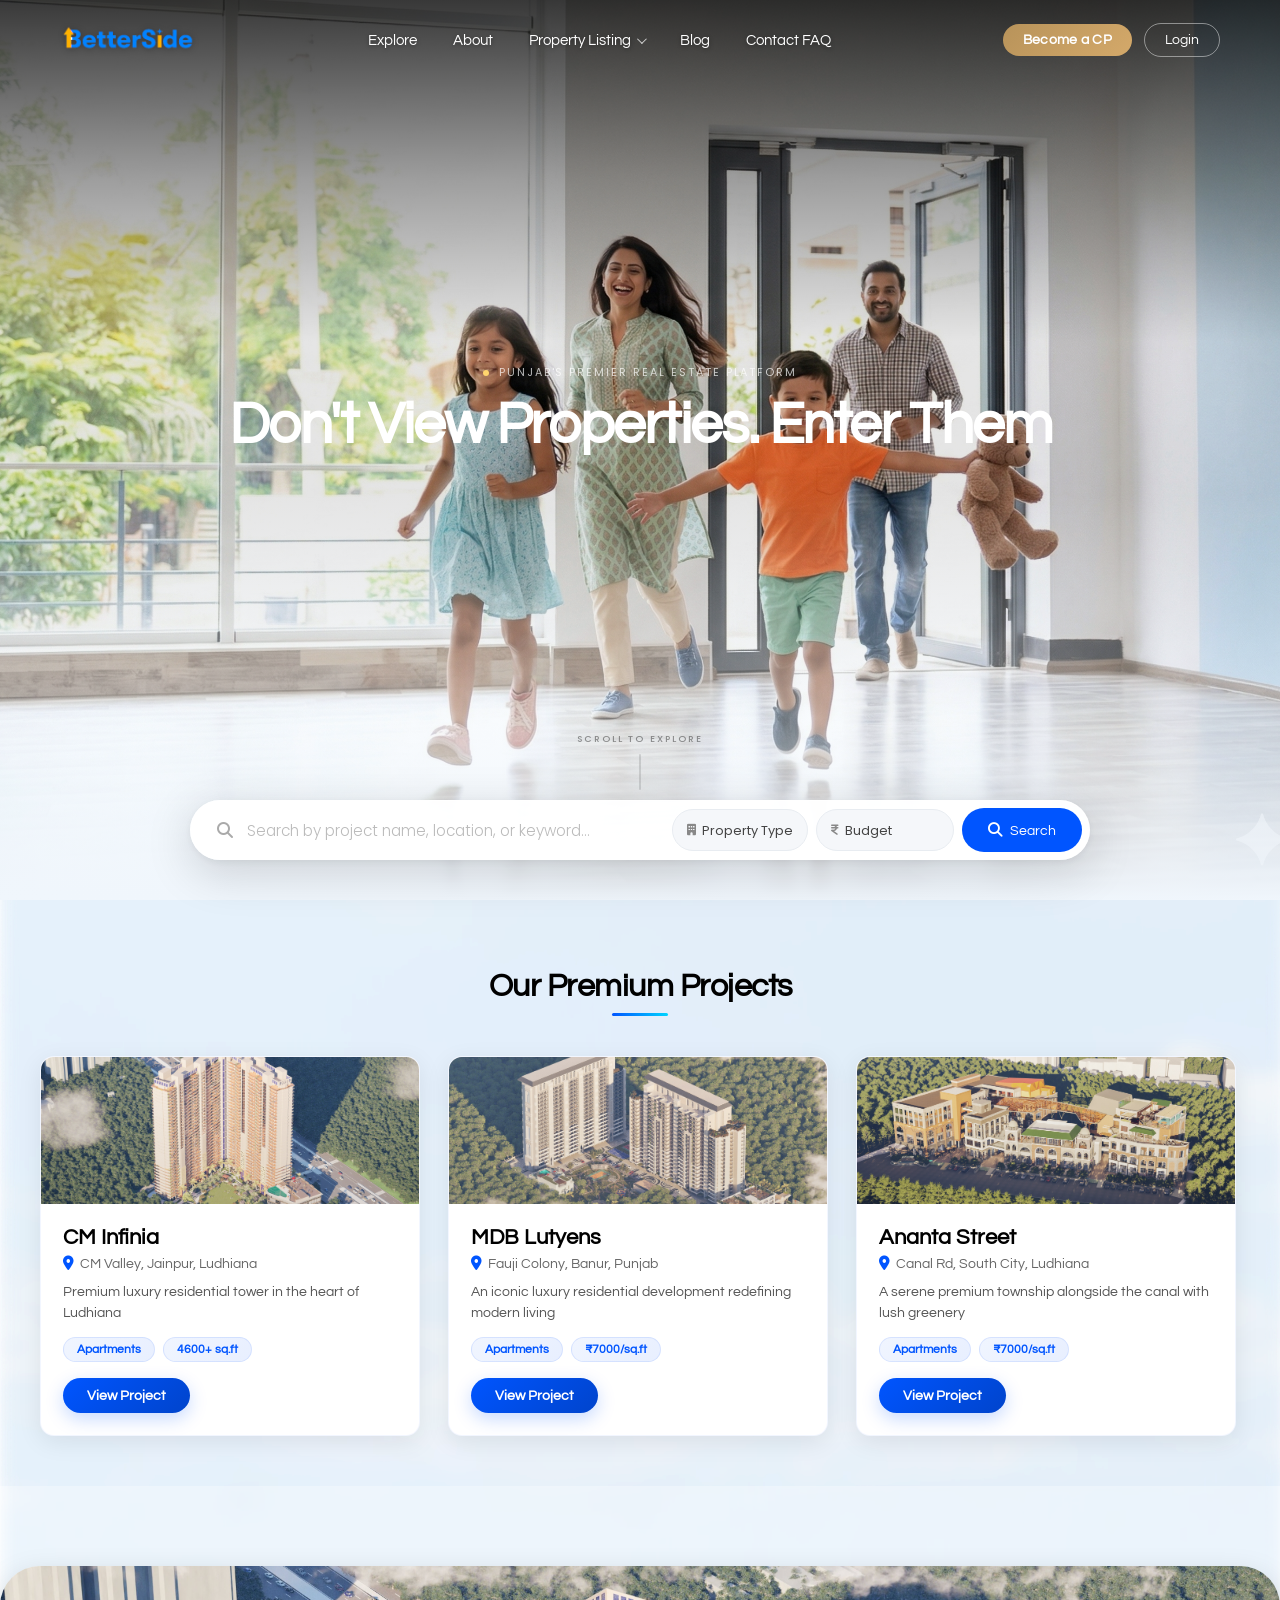
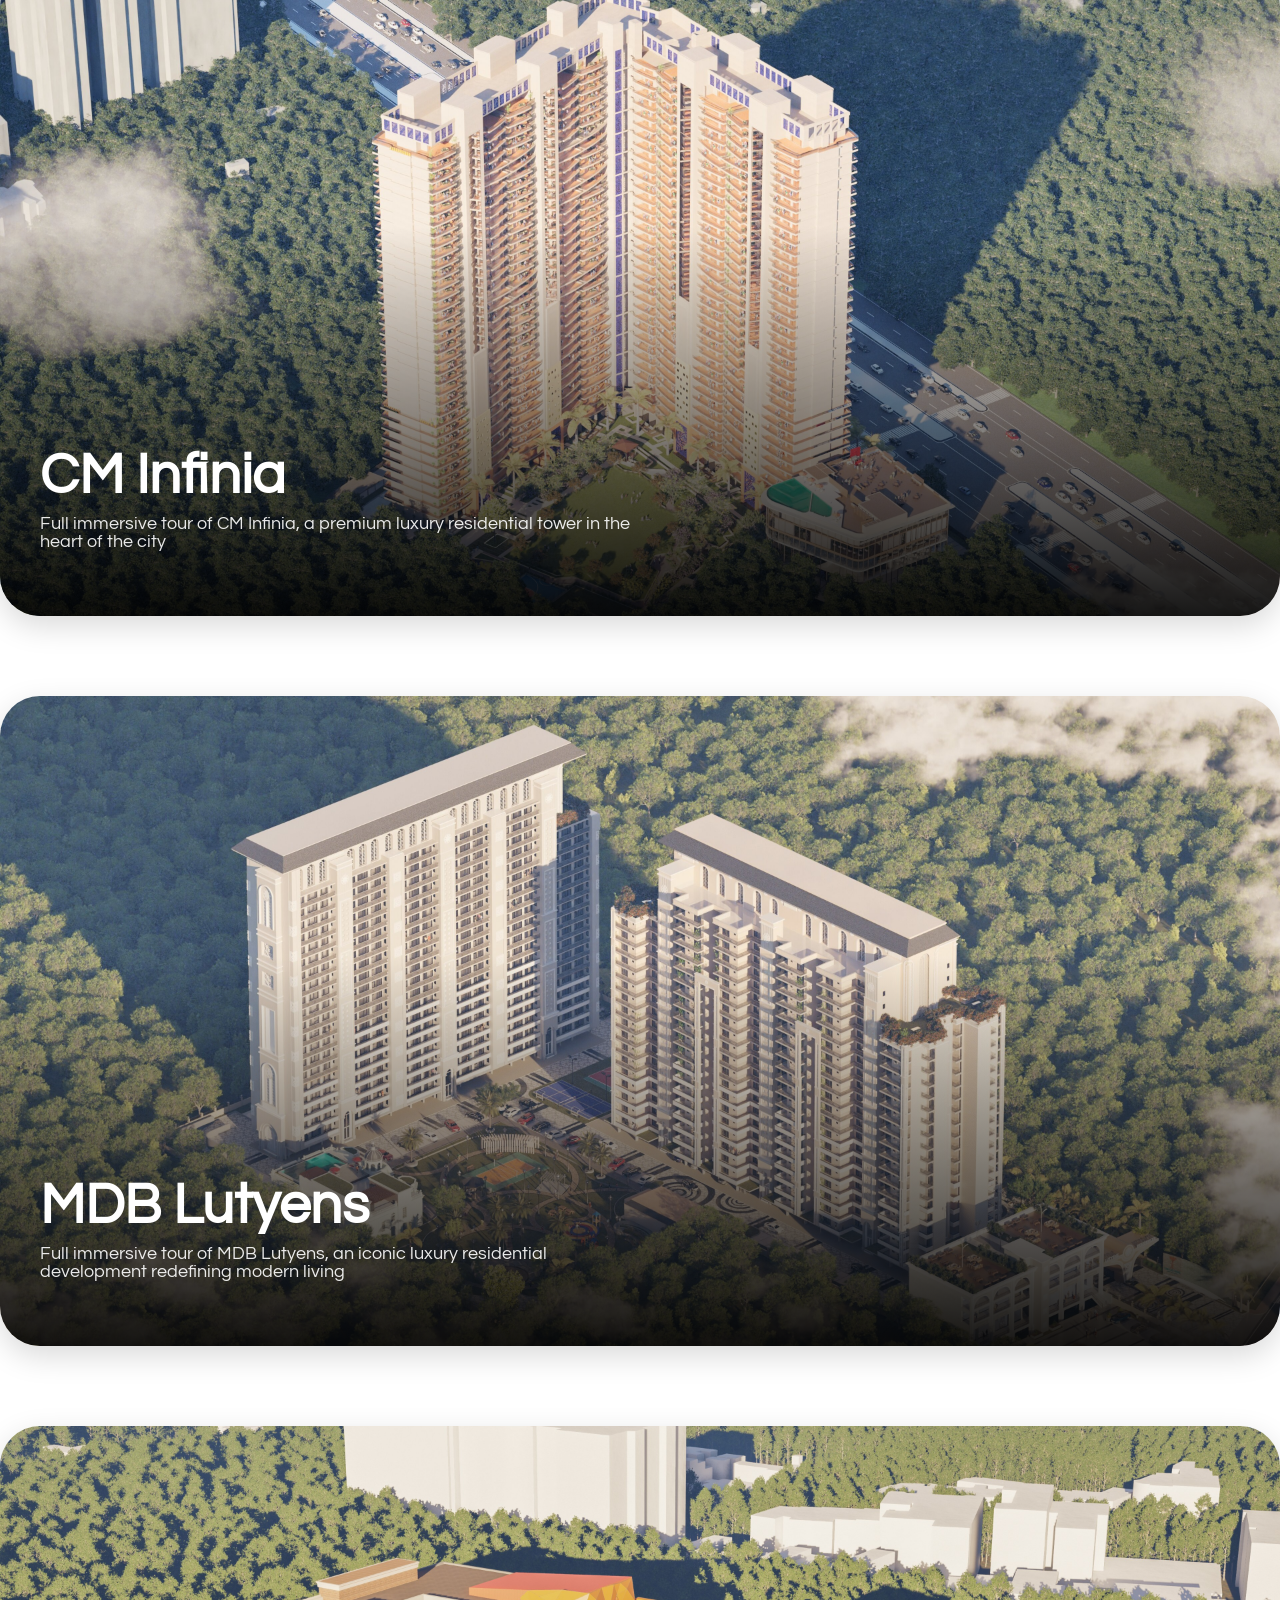
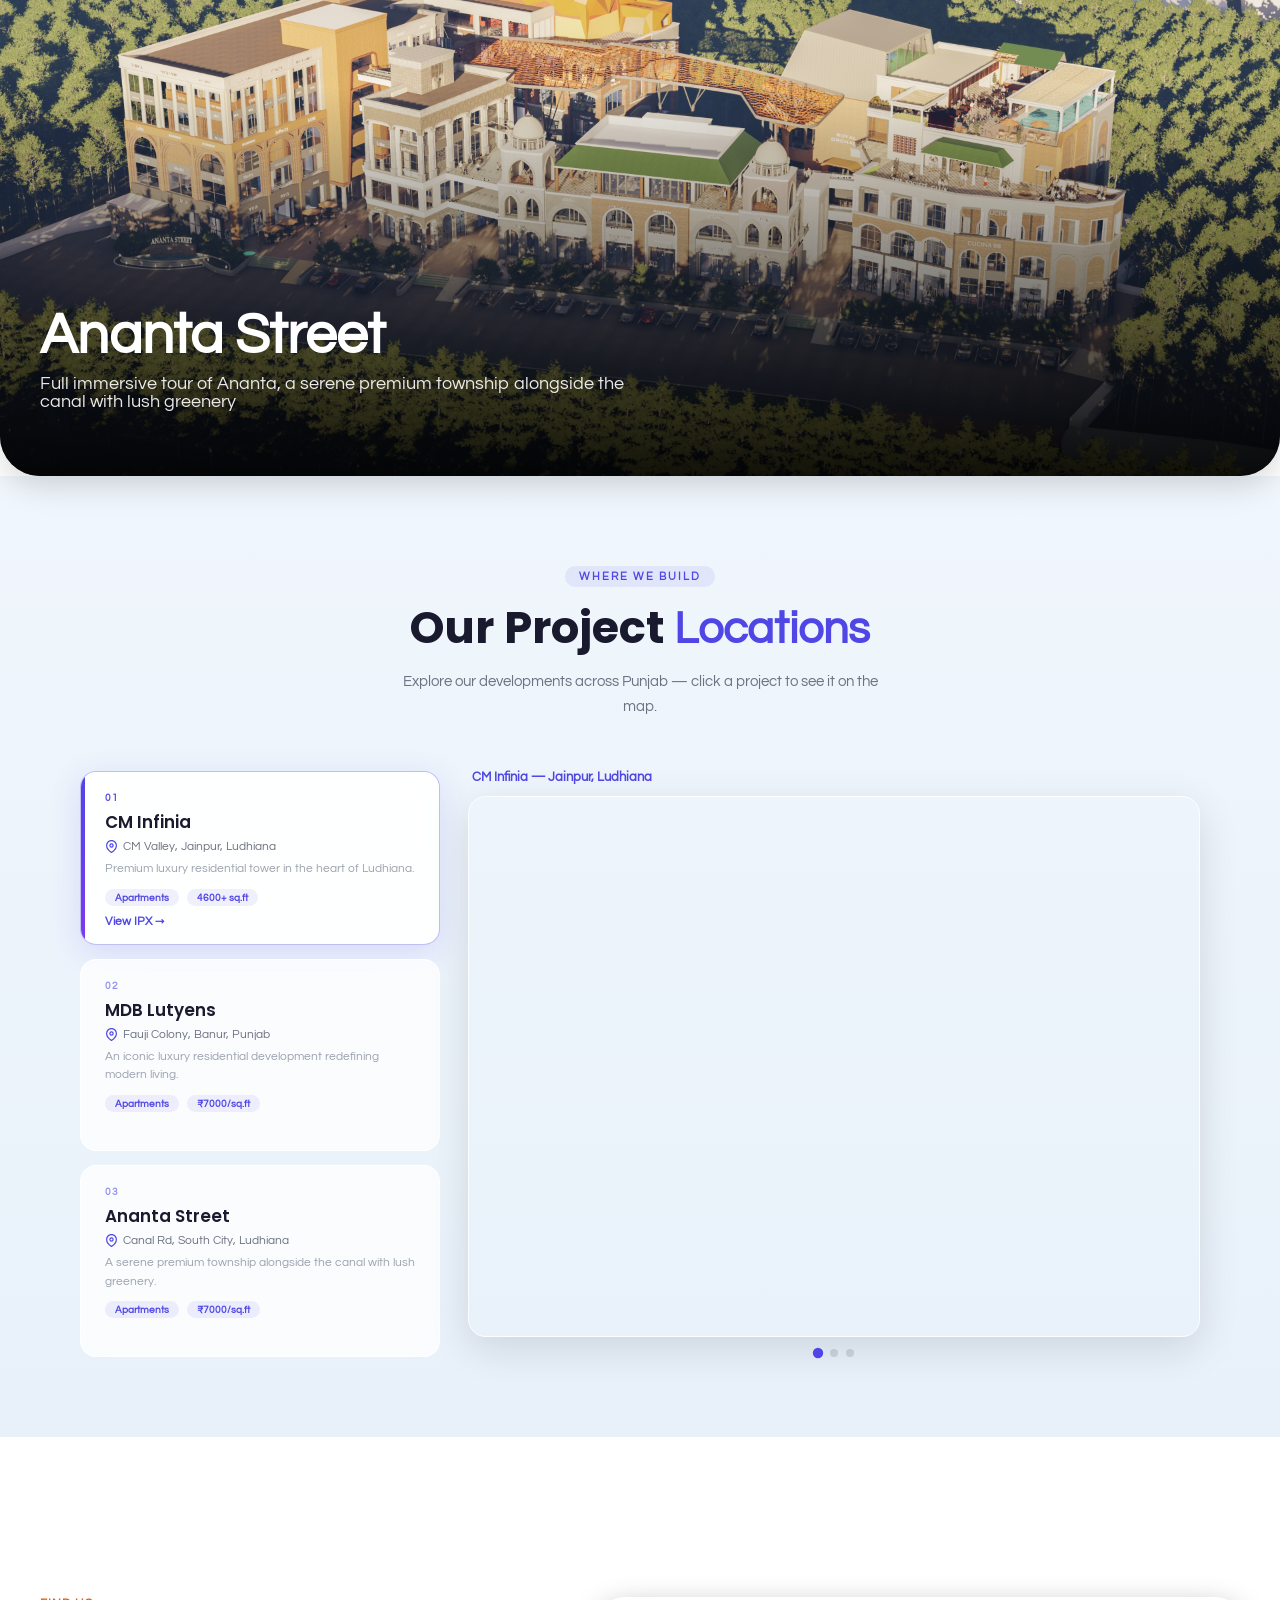
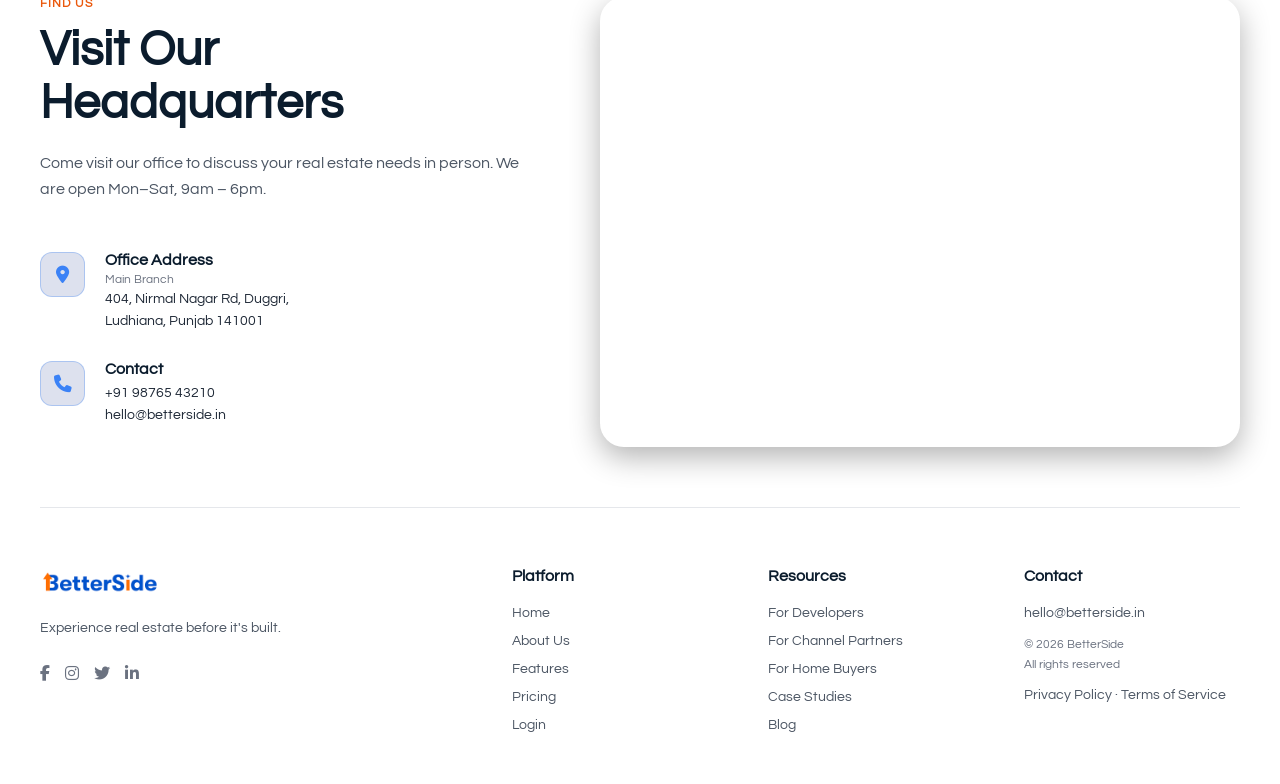
==== commit 978dc833: "." ====
--- a/index.html
+++ b/index.html
@@ -22,30 +22,33 @@
         onerror="this.style.display='none';this.insertAdjacentHTML('afterend','<span class=\'logo-text\'>Better<span>Side</span></span>')"/>
     </a>
       <ul class="nav-links" id="navLinks">
-        <li><a href="/subpage/Explore/explore.html">Explore</a></li>
-        <li><a href="/subpage/About/index.html">About</a></li>
+        <li><a href="explore.html">Explore</a></li>
+        <li><a href="about.html">About</a></li>
 
         <!-- ✦ Units Dropdown -->
         <li class="has-dropdown" id="unitsDropdown">
           <a href="#" class="dropdown-trigger">Property Listing <span class="dd-chevron"></span></a>
-          <ul class="dropdown-menu">
-            <li><a href="#" onclick="scrollToSection('mdb-section'); return false;">3+1 BHK</a></li>
-            <li><a href="#" onclick="scrollToSection('cm-section'); return false;">4 BHK</a></li>
-            <li><a href="#" onclick="scrollToSection('featured-projects-section'); return false;">Penthouse</a></li>
-          </ul>
+      <ul class="dropdown-menu">
+  <li><a href="#" onclick="filterProjects('3bhk'); return false;">3+1 BHK</a></li>
+  <li><a href="#" onclick="filterProjects('4bhk'); return false;">4 BHK</a></li>
+  <li><a href="#" onclick="filterProjects('penthouse'); return false;">Penthouse</a></li>
+  <li><a href="#" onclick="filterProjects('apartments'); return false;">Apartments</a></li>
+  <li><a href="#" onclick="filterProjects('commercial'); return false;">Commercials</a></li>
+  <li><a href="#" onclick="filterProjects('all'); return false;">Show All</a></li>
+</ul>
         </li>
 
         <li><a href="#">Blog</a></li>
-        <li><a href="/subpage/Contact/contact.html">Contact FAQ</a></li>
+        <li><a href="contact.html">Contact FAQ</a></li>
 
         <li class="mobile-auth-btn">
-          <button class="login-btn" onclick="window.location.href='/subpage/Login/index.html'" style="width:150px;margin-bottom:10px;border:1px solid #ccc;">Login</button>
+          <button class="login-btn" onclick="window.location.href='login.html'" style="width:150px;margin-bottom:10px;border:1px solid #ccc;">Login</button>
         </li>
       </ul>
 
       <div class="nav-actions">
-        <button class="cp-btn" onclick="window.location.href='/subpage/Sign up/index.html'">Become a CP</button>
-        <button class="login-btn" onclick="window.location.href='/subpage/Login/index.html'">Login</button>
+        <button class="cp-btn" onclick="window.location.href='sign-up.html'">Become a CP</button>
+        <button class="login-btn" onclick="window.location.href='login.html'">Login</button>
       </div>
       <div class="hamburger" id="hamburger"><span></span><span></span><span></span></div>
     </nav>
@@ -115,34 +118,34 @@
     <div class="featured-projects-container">
       <h2 class="featured-title">Our Premium Projects</h2>
       <div class="featured-cards-grid">
-        <div class="featured-project-card">
+      <div class="featured-project-card" data-type="4bhk penthouse" data-category="apartments">
           <div class="featured-card-image"><img src="images/cm.jpg" alt="CM Infinia"></div>
           <div class="featured-card-content">
             <h3>CM Infinia</h3>
             <p class="featured-card-location"><i class="fa-solid fa-location-dot"></i> CM Valley, Jainpur, Ludhiana</p>
             <p class="featured-card-desc">Premium luxury residential tower in the heart of Ludhiana</p>
             <div class="featured-card-tags"><span>Apartments</span><span>4600+ sq.ft</span></div>
-            <a href="./Subpage/Website/CMInfinia/CMInfinia.html" class="featured-card-btn">View Project</a>
-          </div>
-        </div>
-        <div class="featured-project-card">
+            <a href="./property-listing/cm-infinia.html" class="featured-card-btn">View Project</a>
+          </div>
+        </div>
+     <div class="featured-project-card" data-type="3bhk 4bhk penthouse" data-category="apartments">
           <div class="featured-card-image"><img src="images/MDB_Lutyens_1766146795158.jpg" alt="MDB Lutyens"></div>
           <div class="featured-card-content">
             <h3>MDB Lutyens</h3>
             <p class="featured-card-location"><i class="fa-solid fa-location-dot"></i> Fauji Colony, Banur, Punjab</p>
             <p class="featured-card-desc">An iconic luxury residential development redefining modern living</p>
             <div class="featured-card-tags"><span>Apartments</span><span>₹7000/sq.ft</span></div>
-            <a href="./Subpage/Website/MDBTheLutyens/MDBTheLutyens.html" class="featured-card-btn">View Project</a>
-          </div>
-        </div>
-        <div class="featured-project-card">
+            <a href="./property-listing/mdb-the-lutyens.html" class="featured-card-btn">View Project</a>
+          </div>
+        </div>
+       <div class="featured-project-card" data-type="commercial" data-category="commercial">
           <div class="featured-card-image"><img src="images/AnantaStreet_1766146992482.jpg" alt="Ananta Street"></div>
           <div class="featured-card-content">
             <h3>Ananta Street</h3>
             <p class="featured-card-location"><i class="fa-solid fa-location-dot"></i> Canal Rd, South City, Ludhiana</p>
             <p class="featured-card-desc">A serene premium township alongside the canal with lush greenery</p>
             <div class="featured-card-tags"><span>Apartments</span><span>₹7000/sq.ft</span></div>
-            <a href="./Subpage/Website/Ananta/Ananta.html" class="featured-card-btn">View Project</a>
+            <a href="./property-listing/ananta-street.html" class="featured-card-btn">View Project</a>
           </div>
         </div>
       </div>
@@ -279,7 +282,7 @@
               <p class="bs-loc-card-desc">Premium luxury residential tower in the heart of Ludhiana.</p>
               <div class="bs-loc-tags"><span>Apartments</span><span>4600+ sq.ft</span></div>
             </div>
-            <a href="./Subpage/Website/CMInfinia/CMInfinia.html" target="_blank" class="bs-loc-card-link">View IPX →</a>
+            <a href="./property-listing/cm-infinia.html" target="_blank" class="bs-loc-card-link">View IPX →</a>
           </div>
           <div class="bs-loc-card" data-index="1">
             <div class="bs-loc-card-accent"></div>
@@ -290,7 +293,7 @@
               <p class="bs-loc-card-desc">An iconic luxury residential development redefining modern living.</p>
               <div class="bs-loc-tags"><span>Apartments</span><span>₹7000/sq.ft</span></div>
             </div>
-            <a href="./Subpage/Website/MDBTheLutyens/MDBTheLutyens.html" target="_blank" class="bs-loc-card-link">View IPX →</a>
+            <a href="./property-listing/mdb-the-lutyens.html" target="_blank" class="bs-loc-card-link">View IPX →</a>
           </div>
           <div class="bs-loc-card" data-index="2">
             <div class="bs-loc-card-accent"></div>
@@ -301,7 +304,7 @@
               <p class="bs-loc-card-desc">A serene premium township alongside the canal with lush greenery.</p>
               <div class="bs-loc-tags"><span>Apartments</span><span>₹7000/sq.ft</span></div>
             </div>
-            <a href="./Subpage/Website/Ananta/Ananta.html" target="_blank" class="bs-loc-card-link">View IPX →</a>
+            <a href="./property-listing/ananta-street.html" target="_blank" class="bs-loc-card-link">View IPX →</a>
           </div>
         </div>
         <div class="bs-loc-map-wrap">
@@ -581,11 +584,7 @@
   <script>
     /* ---- Hero Search ---- */
     (function(){
-      const projects = [
-        { name:'CM Infinia',    location:'CM Valley, Jainpur, Ludhiana',   type:'apartments', price:'100+',   area:'4600+ sq.ft', sectionId:'cm-section',     image:'images/cm.jpg',                          desc:'Premium luxury residential tower in the heart of Ludhiana' },
-        { name:'MDB Lutyens',   location:'Fauji Colony, Banur, Punjab',     type:'apartments', price:'50-100', area:'₹7000/sq.ft', sectionId:'mdb-section',    image:'images/MDB_Lutyens_1766146795158.jpg',   desc:'An iconic luxury residential development redefining modern living' },
-        { name:'Ananta Street', location:'Canal Rd, South City, Ludhiana',  type:'apartments', price:'50-100', area:'₹7000/sq.ft', sectionId:'ananta-section', image:'images/AnantaStreet_1766146992482.jpg',  desc:'A serene premium township alongside the canal with lush greenery' }
-      ];
+    
       const si=document.getElementById('heroSearch'), sr=document.getElementById('searchResults'), sb=document.getElementById('searchBtn'), ft=document.getElementById('filterType'), fb=document.getElementById('filterBudget');
       if(!si) return;
       function filter(){ const q=si.value.toLowerCase().trim(); return projects.filter(p=>{ let m=!q||p.name.toLowerCase().includes(q)||p.location.toLowerCase().includes(q)||p.desc.toLowerCase().includes(q); if(ft.value&&m)m=p.type===ft.value; if(fb.value&&m)m=p.price===fb.value; return m; }); }
@@ -606,6 +605,117 @@
     })();
     
   </script>
+ <script>
+const projects = [
+  {
+    name: "CM Infinia",
+    type: "4bhk",
+    category: "apartments",
+    budget: "100+",
+    sectionId: "cm-section",
+    location: "Ludhiana"
+  },
+  {
+    name: "MDB Lutyens",
+    type: "3bhk",
+    category: "apartments",
+    budget: "50-100",
+    sectionId: "mdb-section",
+    location: "Banur"
+  },
+  {
+    name: "Ananta Street",
+    type: "3bhk",   // ✅ FIXED (VERY IMPORTANT)
+    category: "commercial",
+    budget: "50-100",
+    sectionId: "ananta-section",
+    location: "Ludhiana"
+  }
+];
+</script>
+<script>
+function filterProjects(type) {
+  const cards = document.querySelectorAll('.featured-project-card');
+
+  if (type === 'all') {
+    cards.forEach(c => c.style.display = '');
+  } else {
+    cards.forEach(card => {
+      const types = (card.getAttribute('data-type') || '').split(' ');
+      const cats = (card.getAttribute('data-category') || '').split(' ');
+      card.style.display = (types.includes(type) || cats.includes(type)) ? '' : 'none';
+    });
+  }
+
+  document.getElementById('featured-projects-section')
+    ?.scrollIntoView({ behavior: 'smooth' });
+  document.getElementById('unitsDropdown').classList.remove('open');
+  document.getElementById('navLinks').classList.remove('active');
+}
+</script>
+<script>
+document.getElementById("searchBtn").addEventListener("click", () => {
+  const keyword = document.getElementById("heroSearch").value.toLowerCase();
+  const type = document.getElementById("filterType").value;
+
+  const cards = document.querySelectorAll('.featured-project-card');
+  let found = false;
+
+  cards.forEach(card => {
+    const name = card.querySelector('h3')?.textContent.toLowerCase() || '';
+    const loc = card.querySelector('.featured-card-location')?.textContent.toLowerCase() || '';
+    const cats = (card.getAttribute('data-category') || '').split(' ');
+
+    const matchKeyword = !keyword || name.includes(keyword) || loc.includes(keyword);
+    const matchType = !type || cats.includes(type);
+
+    if (matchKeyword && matchType) {
+      card.style.display = '';
+      found = true;
+    } else {
+      card.style.display = 'none';
+    }
+  });
+
+  if (!found) {
+    cards.forEach(c => c.style.display = '');
+    if (keyword) alert("No project found 😕");
+    return;
+  }
+
+  document.getElementById('featured-projects-section')
+    ?.scrollIntoView({ behavior: 'smooth' });
+});
+
+// Live search as you type
+document.getElementById("heroSearch").addEventListener("input", () => {
+  document.getElementById("searchBtn").click();
+});
+
+// Filter dropdowns trigger search too
+document.getElementById("filterType").addEventListener("change", () => {
+  document.getElementById("searchBtn").click();
+});
+document.getElementById("filterBudget").addEventListener("change", () => {
+  document.getElementById("searchBtn").click();
+});
+
+// Show all when search is cleared
+document.getElementById("heroSearch").addEventListener("input", function() {
+  if (!this.value.trim()) {
+    document.querySelectorAll('.featured-project-card').forEach(c => c.style.display = '');
+  }
+});
+
+// Auto-filter from URL parameter
+(function() {
+  const params = new URLSearchParams(window.location.search);
+  const filter = params.get('filter');
+  if (filter) {
+    setTimeout(() => filterProjects(filter), 300);
+  }
+})();
+</script>
 
   <!-- Book a Visit Script -->
   <script src="book-a-visit.js"></script>
--- a/style.css
+++ b/style.css
@@ -356,11 +356,14 @@
   margin: 10px auto 0; border-radius: 2px;
 }
 .featured-cards-grid {
-  display: grid; grid-template-columns: repeat(auto-fit, minmax(300px, 1fr));
-  gap: 24px; margin-top: 40px;
+  display: grid;
+  grid-template-columns: repeat(3, 1fr);
+  gap: 24px;
+  margin-top: 40px;
 }
 .featured-project-card {
   background: white; border-radius: 14px; overflow: hidden;
+    max-width: 380px;
   box-shadow: 0 6px 24px rgba(0,0,0,0.08);
   transition: all 0.4s cubic-bezier(0.23,1,0.32,1);
   border: 1px solid rgba(0,85,255,0.05);
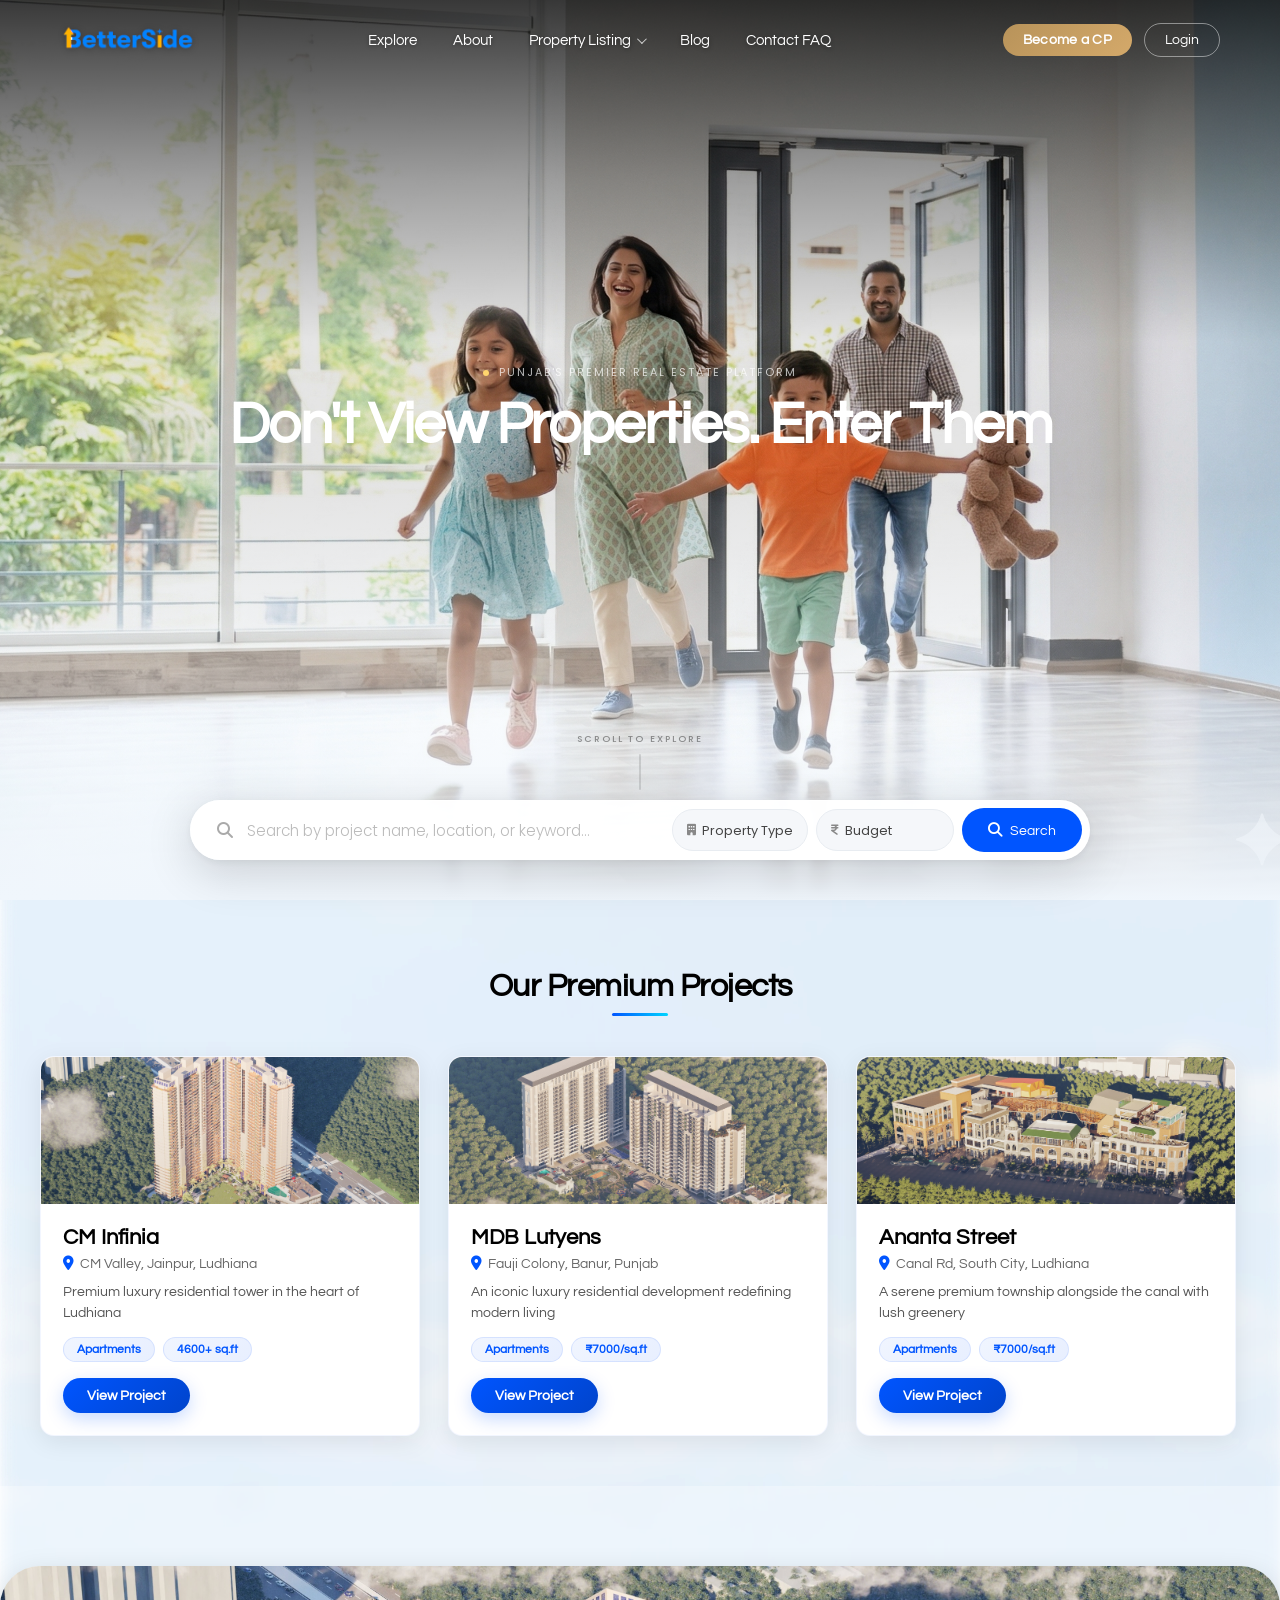
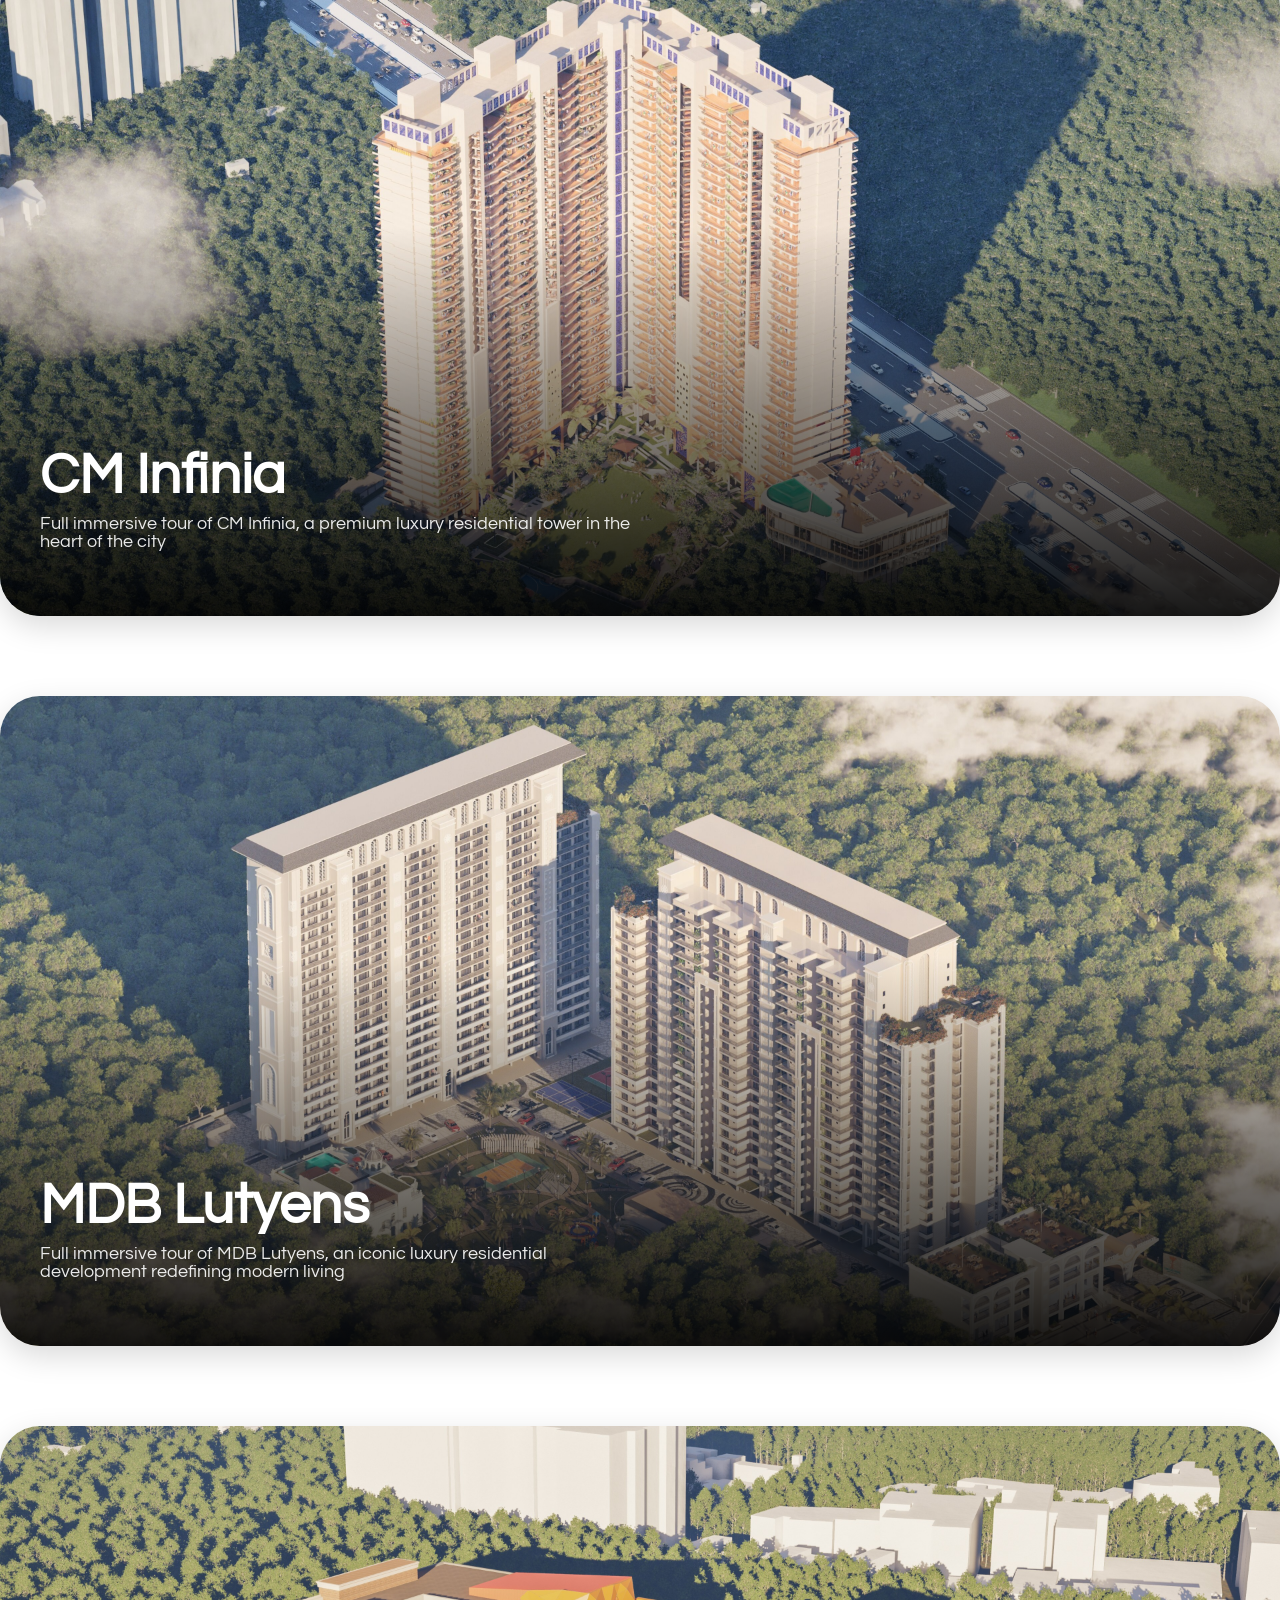
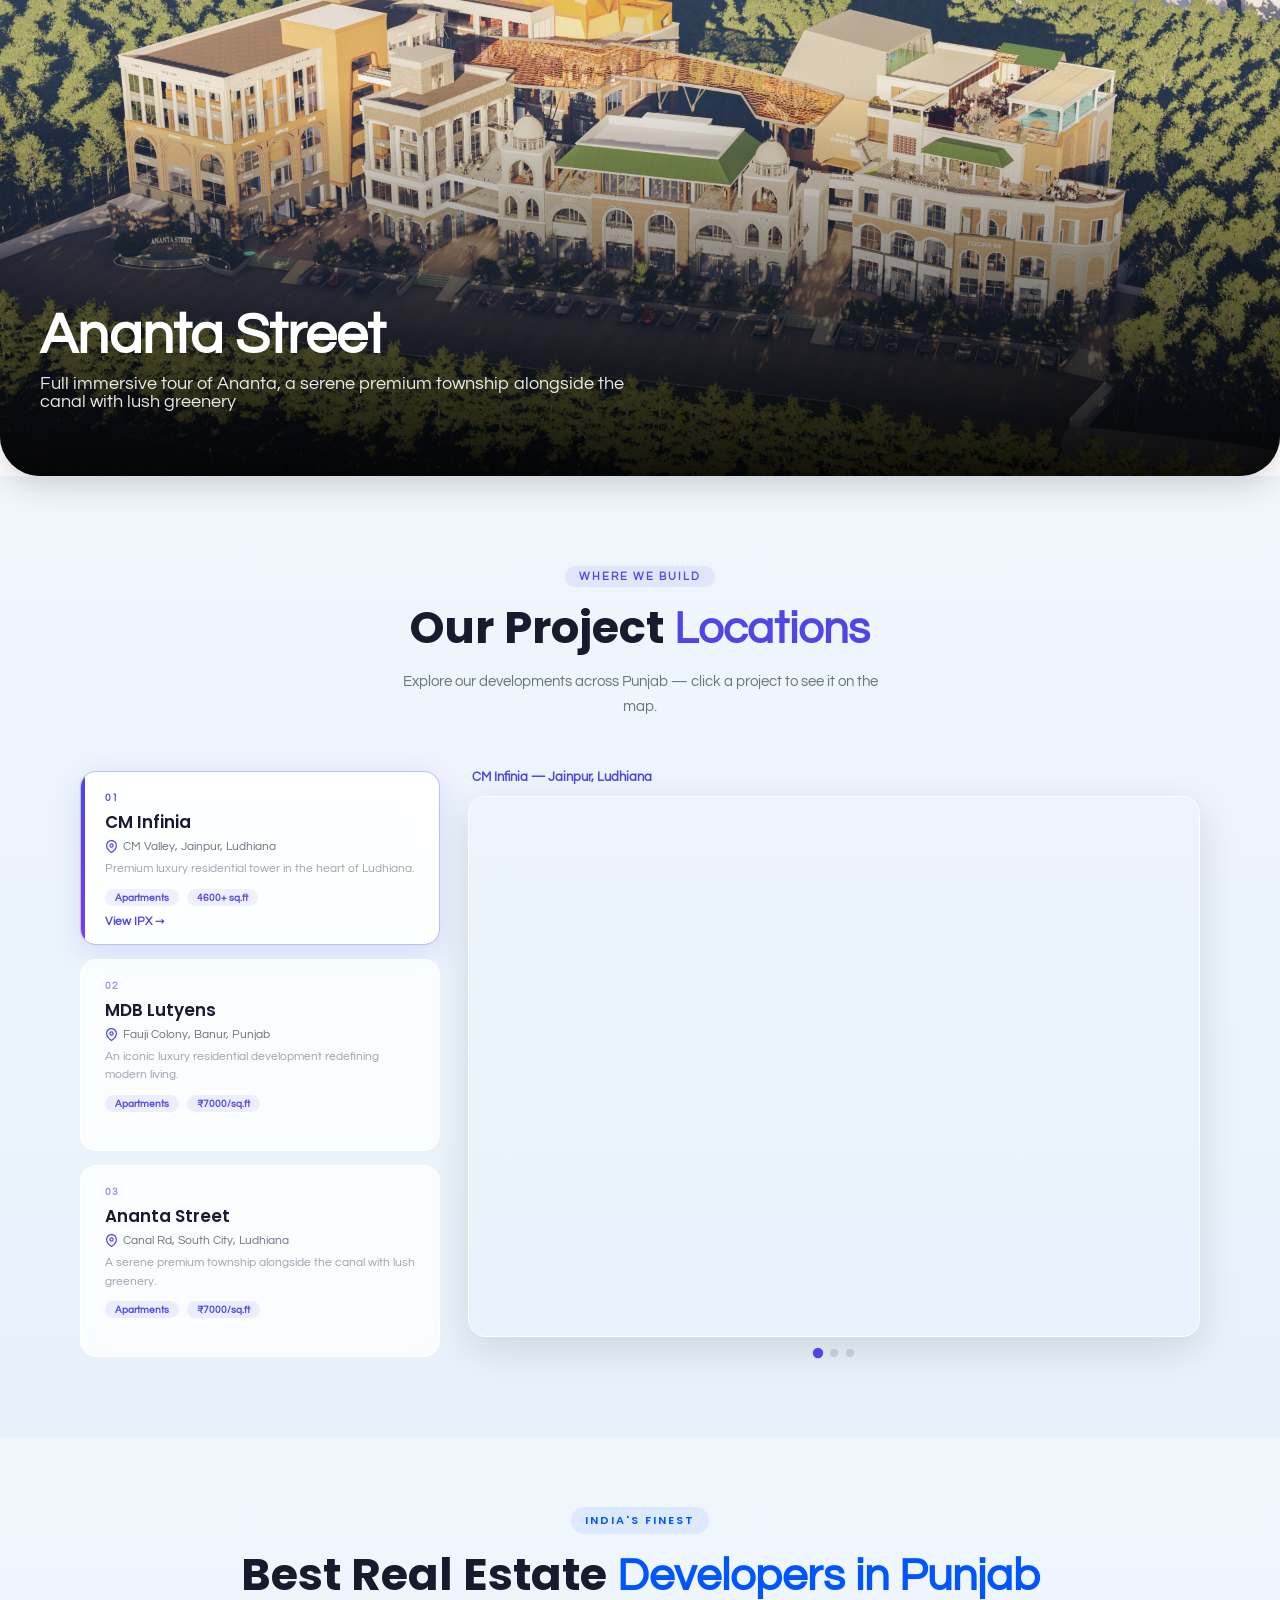
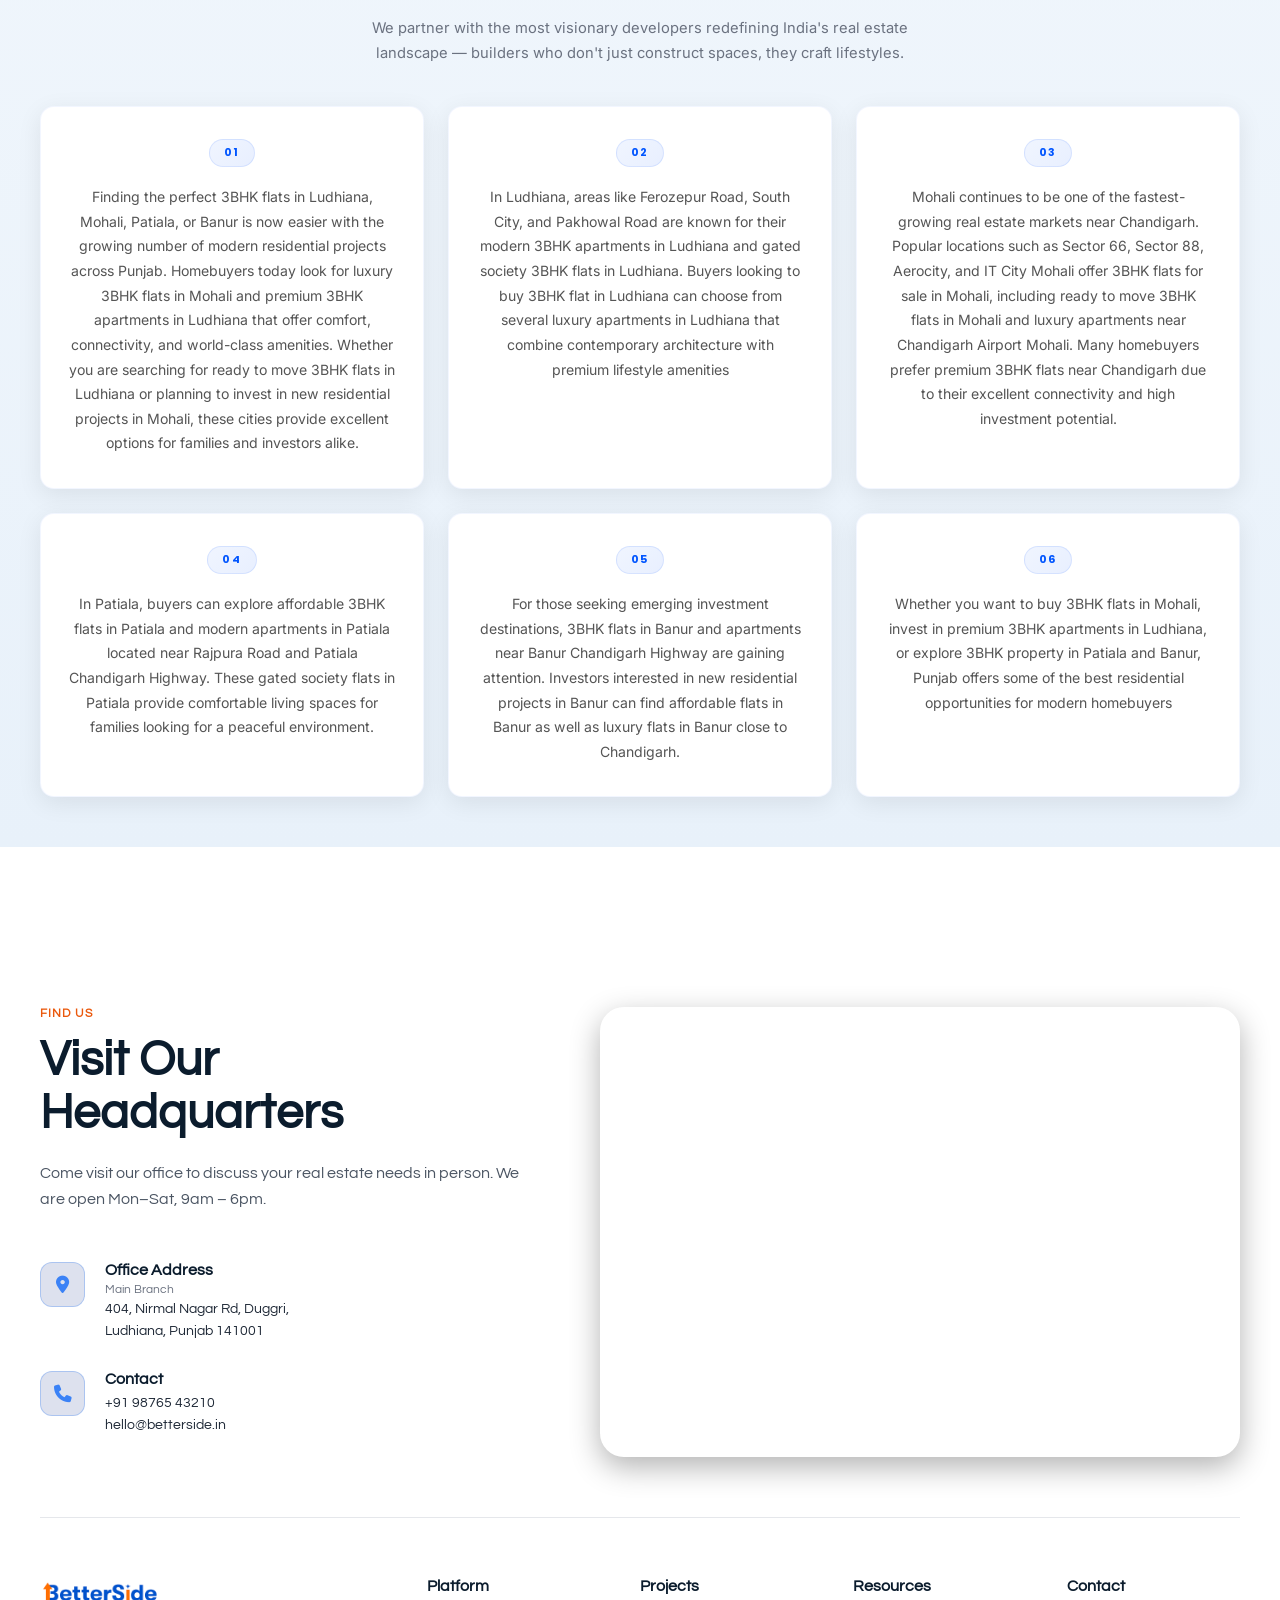
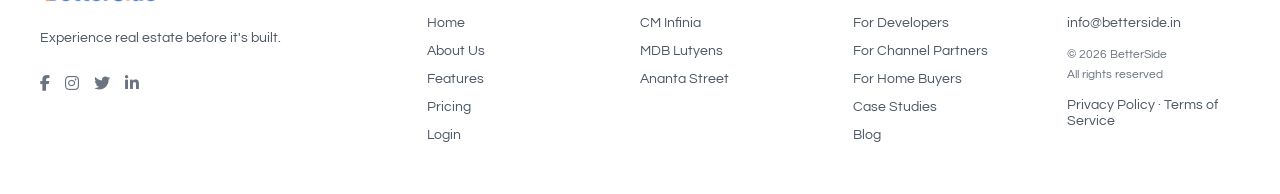
==== commit 626644c7: "d" ====
--- a/index.html
+++ b/index.html
@@ -176,8 +176,8 @@
         </div>
         <div class="cm-contact-area">
           <div class="cm-contact-card"><div class="cm-brand-info"><span class="cm-brand-name">BetterSide</span><span class="cm-sub-text">(for any query)</span></div><button class="cm-btn-contact">Contact</button></div>
-          <button class="cm-btn-vr">View Full IPX Experience <span class="cm-vr-subtext">(for greater experience)</span></button>
-        </div>
+          <a href="./property-listing/cm-infinia.html" class="cm-btn-vr">View Full IPX Experience <span class="cm-vr-subtext">(for greater experience)</span></a>
+        </div>  
       </div>
     </div>
     <div class="cm-bottom-bar">
@@ -213,7 +213,7 @@
         </div>
         <div class="cm-contact-area">
           <div class="cm-contact-card"><div class="cm-brand-info"><span class="cm-brand-name">BetterSide</span><span class="cm-sub-text">(for any query)</span></div><button class="cm-btn-contact">Contact</button></div>
-          <button class="cm-btn-vr">View Full IPX Experience <span class="cm-vr-subtext">(for greater experience)</span></button>
+         <a href="./property-listing/mdb-the-lutyens.html" class="cm-btn-vr">View Full IPX Experience <span class="cm-vr-subtext">(for greater experience)</span></a>
         </div>
       </div>
     </div>
@@ -250,7 +250,7 @@
         </div>
         <div class="cm-contact-area">
           <div class="cm-contact-card"><div class="cm-brand-info"><span class="cm-brand-name">BetterSide</span><span class="cm-sub-text">(for any query)</span></div><button class="cm-btn-contact">Contact</button></div>
-          <button class="cm-btn-vr">View Full IPX Experience <span class="cm-vr-subtext">(for greater experience)</span></button>
+         <a href="./property-listing/ananta-street.html" class="cm-btn-vr">View Full IPX Experience <span class="cm-vr-subtext">(for greater experience)</span></a>
         </div>
       </div>
     </div>
@@ -323,7 +323,47 @@
       </div>
     </div>
   </section>
-
+<section class="developers-section">
+  <div class="developers-inner">
+    <p class="dev-eyebrow">India's Finest</p>
+    <h2 class="dev-heading">Best Real Estate <span>Developers in Punjab</span></h2>
+    <p class="dev-subheading">We partner with the most visionary developers redefining India's real estate landscape — builders who don't just construct spaces, they craft lifestyles.</p>
+
+    <div class="developers-grid">
+
+      <div class="developer-card">
+        <div class="dev-number">01</div>
+        <p class="dev-para">Finding the perfect 3BHK flats in Ludhiana, Mohali, Patiala, or Banur is now easier with the growing number of modern residential projects across Punjab. Homebuyers today look for luxury 3BHK flats in Mohali and premium 3BHK apartments in Ludhiana that offer comfort, connectivity, and world-class amenities. Whether you are searching for ready to move 3BHK flats in Ludhiana or planning to invest in new residential projects in Mohali, these cities provide excellent options for families and investors alike.</p>
+      </div>
+
+      <div class="developer-card">
+        <div class="dev-number">02</div>
+        <p class="dev-para">In Ludhiana, areas like Ferozepur Road, South City, and Pakhowal Road are known for their modern 3BHK apartments in Ludhiana and gated society 3BHK flats in Ludhiana. Buyers looking to buy 3BHK flat in Ludhiana can choose from several luxury apartments in Ludhiana that combine contemporary architecture with premium lifestyle amenities</p>
+      </div>
+
+      <div class="developer-card">
+        <div class="dev-number">03</div>
+        <p class="dev-para">Mohali continues to be one of the fastest-growing real estate markets near Chandigarh. Popular locations such as Sector 66, Sector 88, Aerocity, and IT City Mohali offer 3BHK flats for sale in Mohali, including ready to move 3BHK flats in Mohali and luxury apartments near Chandigarh Airport Mohali. Many homebuyers prefer premium 3BHK flats near Chandigarh due to their excellent connectivity and high investment potential.</p>
+      </div>
+
+      <div class="developer-card">
+        <div class="dev-number">04</div>
+        <p class="dev-para">In Patiala, buyers can explore affordable 3BHK flats in Patiala and modern apartments in Patiala located near Rajpura Road and Patiala Chandigarh Highway. These gated society flats in Patiala provide comfortable living spaces for families looking for a peaceful environment.</p>
+      </div>
+
+      <div class="developer-card">
+        <div class="dev-number">05</div>
+        <p class="dev-para">For those seeking emerging investment destinations, 3BHK flats in Banur and apartments near Banur Chandigarh Highway are gaining attention. Investors interested in new residential projects in Banur can find affordable flats in Banur as well as luxury flats in Banur close to Chandigarh.</p>
+      </div>
+
+      <div class="developer-card">
+        <div class="dev-number">06</div>
+        <p class="dev-para">Whether you want to buy 3BHK flats in Mohali, invest in premium 3BHK apartments in Ludhiana, or explore 3BHK property in Patiala and Banur, Punjab offers some of the best residential opportunities for modern homebuyers</p>
+      </div>
+
+    </div>
+  </div>
+</section>
   <!-- Footer -->
   <footer class="bs-footer">
     <div class="bs-container">
@@ -370,26 +410,34 @@
           <h5>Platform</h5>
           <ul class="bs-links">
             <li><a href="#" id="scrollToTop">Home</a></li>
-            <li><a href="subpage/about/index.html">About Us</a></li>
-            <li><a href="./subpage/Features/index.html">Features</a></li>
-            <li><a href="./subpage/Pricing/index.html">Pricing</a></li>
-            <li><a href="./subpage/Login/index.html">Login</a></li>
+            <li><a href="about.html">About Us</a></li>
+            <li><a href="features.html">Features</a></li>
+            <li><a href="pricing.html">Pricing</a></li>
+            <li><a href="login.html">Login</a></li>
           </ul>
         </div>
+        <div class="bs-col">
+  <h5>Projects</h5>
+  <ul class="bs-links">
+    <li><a href="./property-listing/cm-infinia.html">CM Infinia</a></li>
+    <li><a href="./property-listing/mdb-the-lutyens.html">MDB Lutyens</a></li>
+    <li><a href="./property-listing/ananta-street.html">Ananta Street</a></li>
+  </ul>
+</div>
         <div class="bs-col">
           <h5>Resources</h5>
           <ul class="bs-links">
-            <li><a href="#">For Developers</a></li>
-            <li><a href="#">For Channel Partners</a></li>
-            <li><a href="#">For Home Buyers</a></li>
-            <li><a href="#">Case Studies</a></li>
-            <li><a href="#">Blog</a></li>
+            <li><a href="/sign-up.html">For Developers</a></li>
+            <li><a href="/sign-up.html">For Channel Partners</a></li>
+            <li><a href="/sign-up.html">For Home Buyers</a></li>
+            <li><a href="/case-study.html">Case Studies</a></li>
+            <li><a href="/blog.html">Blog</a></li>
           </ul>
         </div>
         <div class="bs-col">
           <h5>Contact</h5>
           <ul class="bs-links">
-            <li><a href="#">hello@betterside.in</a></li>
+            <li><a href="#">info@betterside.in</a></li>
             <li class="bs-copyright">© 2026 BetterSide<br>All rights reserved</li>
             <li><a href="#">Privacy Policy · Terms of Service</a></li>
           </ul>
@@ -475,6 +523,7 @@
             </div>
 
           </div>
+          
 
           <div class="bav-consent" id="bavConsentBox" role="checkbox" aria-checked="false" tabindex="0">
             <div class="bav-checkbox-custom" id="bavCheckbox"></div>
--- a/style.css
+++ b/style.css
@@ -355,6 +355,7 @@
   background: linear-gradient(90deg, #0055ff, #00d4ff);
   margin: 10px auto 0; border-radius: 2px;
 }
+
 .featured-cards-grid {
   display: grid;
   grid-template-columns: repeat(3, 1fr);
@@ -436,7 +437,7 @@
 .cm-brand-name { font-weight: 700; color: #0055ff; font-size: 0.9rem; }
 .cm-sub-text { font-size: 0.6rem; color: #666; }
 .cm-btn-contact { background: #f0f0f0; border: 1px solid #ddd; border-radius: 20px; padding: 12px 15px; font-size: 0.85rem; font-weight: 600; cursor: pointer; }
-.cm-btn-vr { background: #0099ff; color: white; border: none; border-radius: 15px; padding: 12px; font-size: 0.9rem; font-weight: 600; cursor: pointer; text-align: center; line-height: 1.2; }
+.cm-btn-vr { background: #0099ff; color: white; border: none;text-decoration: none; border-radius: 15px; padding: 12px; font-size: 0.9rem; font-weight: 600; cursor: pointer; text-align: center; line-height: 1.2; }
 .cm-vr-subtext { display: block; font-size: 0.65rem; font-weight: 400; opacity: 0.9; }
 
 .cm-bottom-bar {
@@ -882,7 +883,23 @@
   color: #ef4444; margin-top: 3px; display: none;
 }
 .bav-error-hint.show { display: block; }
-
+.bs-bottom-section { grid-template-columns: 2fr 1fr 1fr 1fr 1fr; }
+.bs-links a {
+  position: relative;
+}
+.bs-links a::after {
+  content: '';
+  position: absolute;
+  bottom: -2px;
+  left: 0;
+  width: 0;
+  height: 1.5px;
+  background: #0055ff;
+  transition: width 0.3s ease;
+}
+.bs-links a:hover::after {
+  width: 100%;
+}
 /* ── CONSENT ─────────────────────────────────────────────── */
 .bav-consent {
   display: flex; align-items: flex-start; gap: 12px;
@@ -979,4 +996,165 @@
   .bav-form-group.bav-full { grid-column: 1; }
   .bav-header-stats { display: none; }
   .bav-trust-row { display: none; }
+}
+/* ============================================
+   BEST REAL ESTATE DEVELOPERS SECTION
+   ============================================ */
+
+.developers-section {
+  padding: 70px 20px 50px;
+  background: linear-gradient(180deg, #f0f6fc 0%, #e8f1fa 100%);
+}
+.developers-inner {
+  max-width: 1200px;
+  margin: 0 auto;
+  text-align: center;
+}
+
+.dev-eyebrow {
+  display: inline-block;
+  font-size: 0.7rem;
+  font-weight: 600;
+  letter-spacing: 0.18em;
+  text-transform: uppercase;
+  color: #0055ff;
+  background: rgba(0, 85, 255, 0.08);
+  padding: 5px 14px;
+  border-radius: 20px;
+  margin-bottom: 14px;
+  font-family: 'Poppins', sans-serif;
+}
+
+.dev-heading {
+  font-family: 'Poppins', sans-serif;
+  font-size: clamp(1.8rem, 3.5vw, 2.8rem);
+  font-weight: 700;
+  color: #1a1a2e;
+  line-height: 1.2;
+  margin-bottom: 12px;
+}
+
+.dev-heading span {
+  color: #0055ff;
+}
+
+.dev-subheading {
+  font-size: 0.92rem;
+  color: #6b7280;
+  max-width: 600px;
+  line-height: 1.7;
+  margin: 0 auto 40px auto; /* auto left/right centers it */
+  font-family: 'Inter', sans-serif;
+}
+
+.developers-grid {
+  display: grid;
+  grid-template-columns: repeat(3, 1fr);
+  gap: 24px;
+}
+
+.developer-card {
+  background: white;
+  border-radius: 14px;
+  overflow: hidden;
+  box-shadow: 0 6px 24px rgba(0, 0, 0, 0.08);
+  transition: all 0.4s cubic-bezier(0.23, 1, 0.32, 1);
+  border: 1px solid rgba(0, 85, 255, 0.05);
+  padding: 32px 28px;
+  position: relative;
+}
+
+.developer-card::before {
+  content: '';
+  position: absolute;
+  top: 0;
+  left: -100%;
+  width: 100%;
+  height: 100%;
+  background: linear-gradient(
+    90deg,
+    transparent,
+    rgba(255, 255, 255, 0.28),
+    transparent
+  );
+  transition: left 0.5s;
+  z-index: 1;
+}
+
+.developer-card:hover::before {
+  left: 100%;
+}
+
+.developer-card:hover {
+  transform: translateY(-8px);
+  box-shadow: 0 16px 40px rgba(0, 85, 255, 0.12);
+  border-color: rgba(0, 85, 255, 0.18);
+}
+
+.dev-number {
+  font-family: 'Poppins', sans-serif;
+  font-size: 0.68rem;
+  font-weight: 700;
+  letter-spacing: 0.18em;
+  text-transform: uppercase;
+  color: #0055ff;
+  background: linear-gradient(135deg, #f0f5ff, #e8efff);
+  border: 1px solid rgba(0, 85, 255, 0.1);
+  display: inline-block;
+  padding: 5px 14px;
+  border-radius: 20px;
+  margin-bottom: 18px;
+  position: relative;
+  z-index: 2;
+}
+
+.dev-para {
+  font-family: 'Inter', sans-serif;
+  font-size: 0.88rem;
+  color: #555;
+  line-height: 1.75;
+  margin: 0;
+  position: relative;
+  z-index: 2;
+}
+
+/* ── Responsive ── */
+@media screen and (max-width: 1024px) {
+  .developers-grid {
+    grid-template-columns: repeat(2, 1fr);
+    gap: 20px;
+  }
+}
+
+@media screen and (max-width: 768px) {
+  .developers-section {
+    padding: 50px 16px 40px;
+  }
+
+  .developers-grid {
+    grid-template-columns: 1fr;
+    gap: 16px;
+  }
+
+  .developer-card {
+    padding: 24px 20px;
+  }
+
+  .dev-heading {
+    font-size: 1.6rem;
+  }
+
+  .dev-number {
+    font-size: 0.62rem;
+  }
+
+  .dev-para {
+    font-size: 0.84rem;
+  }
+}
+
+@media screen and (max-width: 480px) {
+  .developer-card {
+    padding: 20px 16px;
+  }
 }
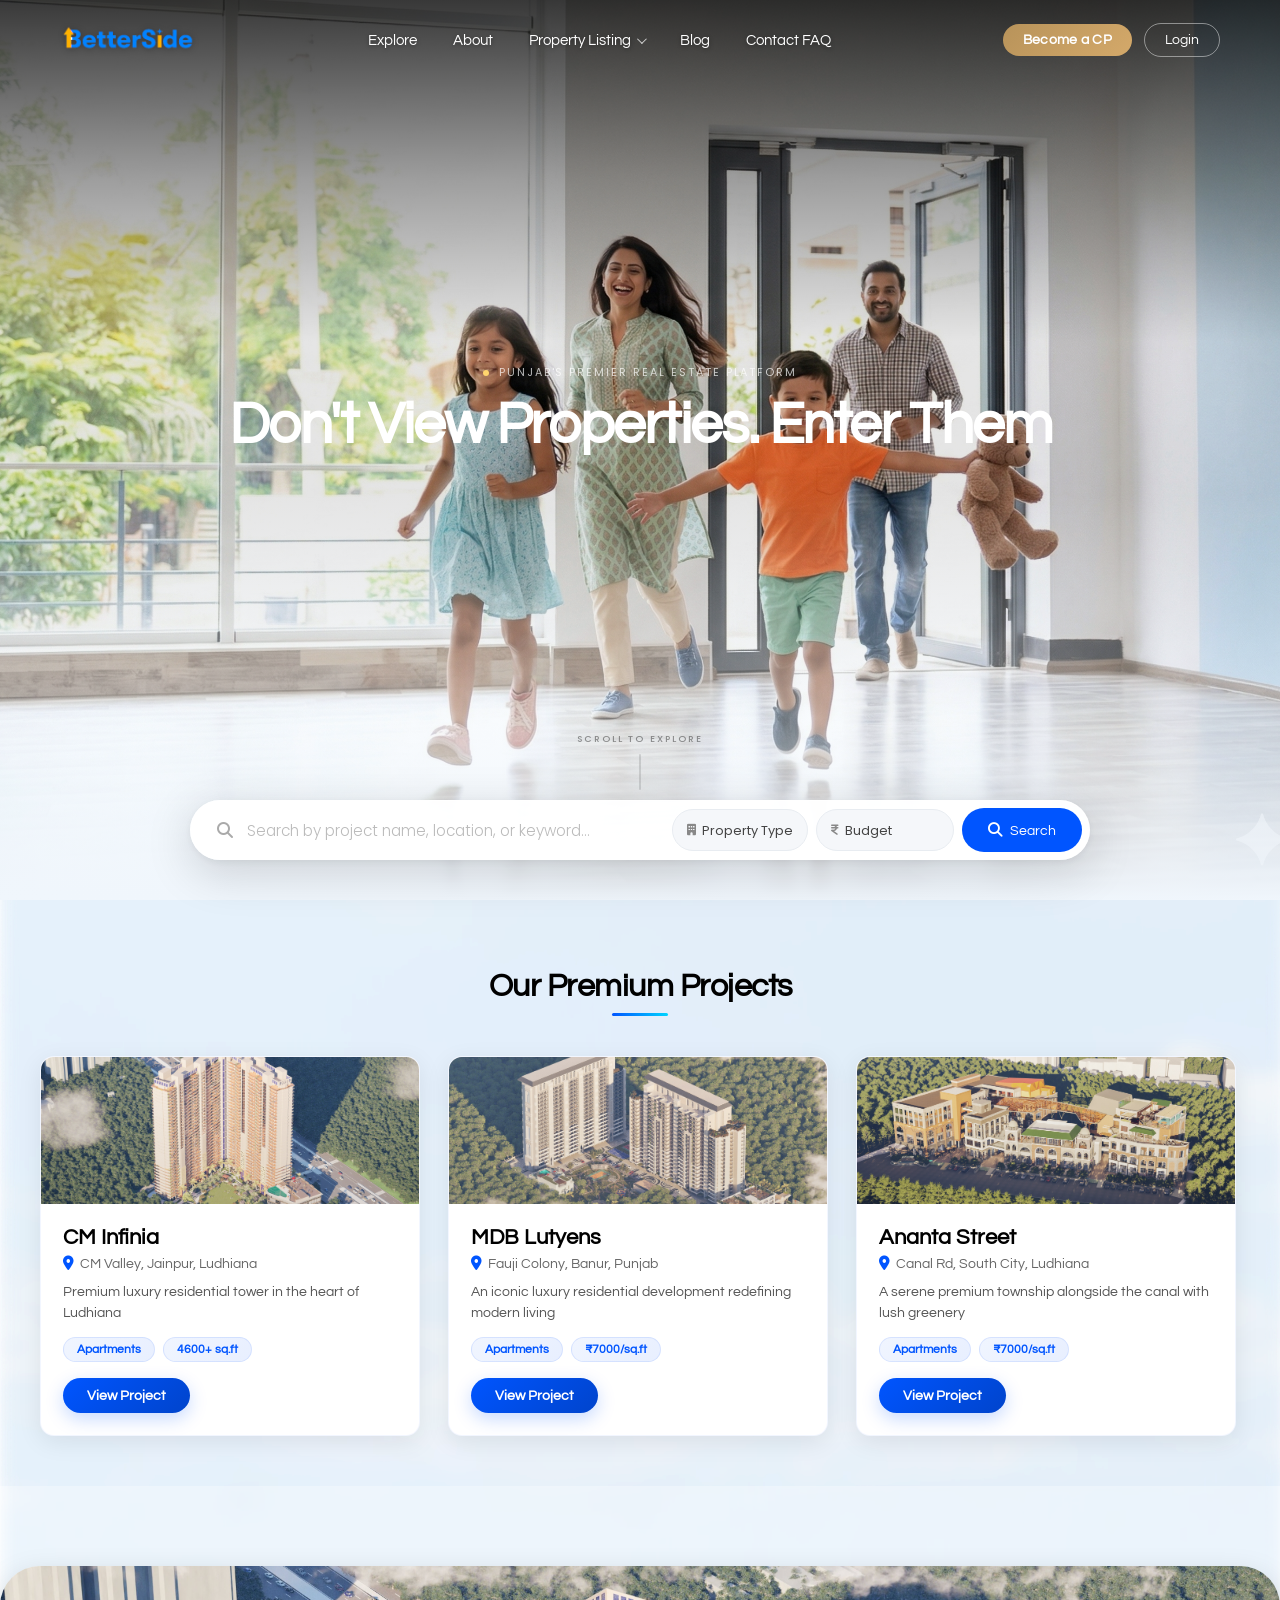
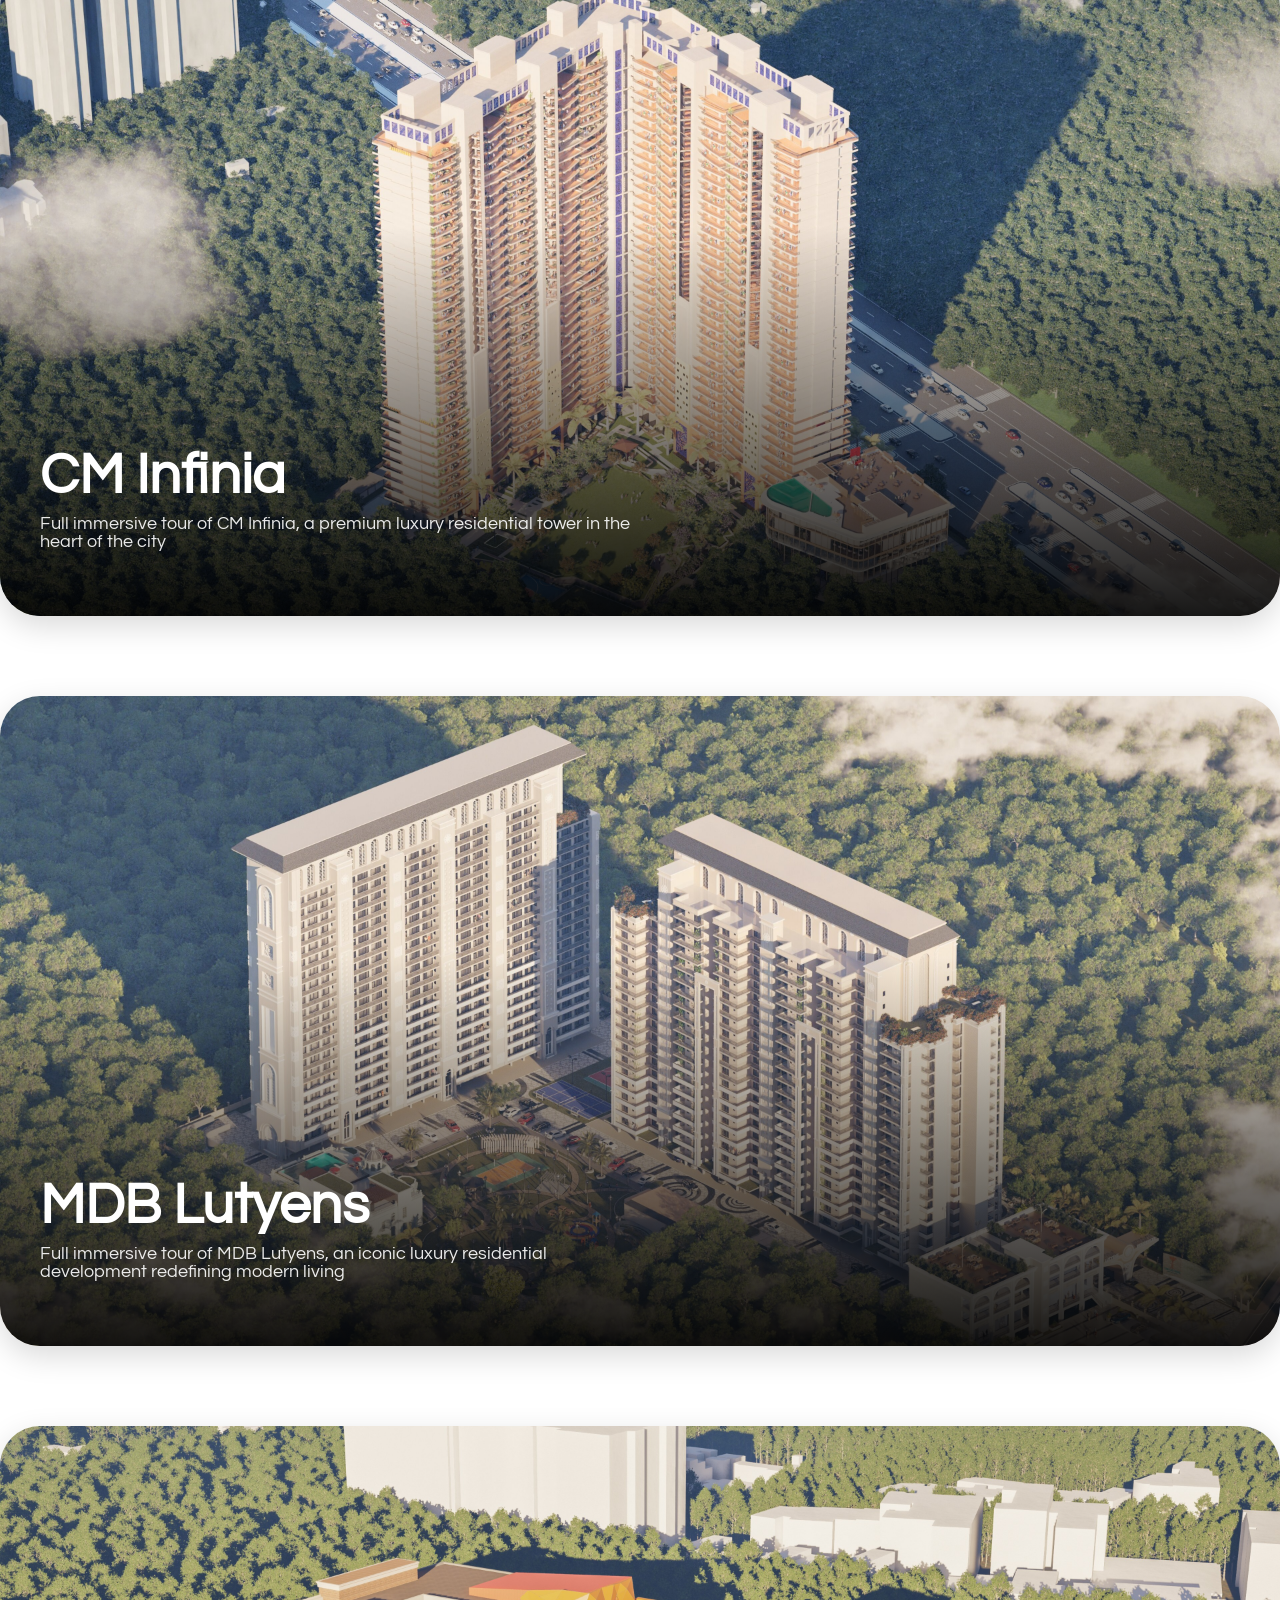
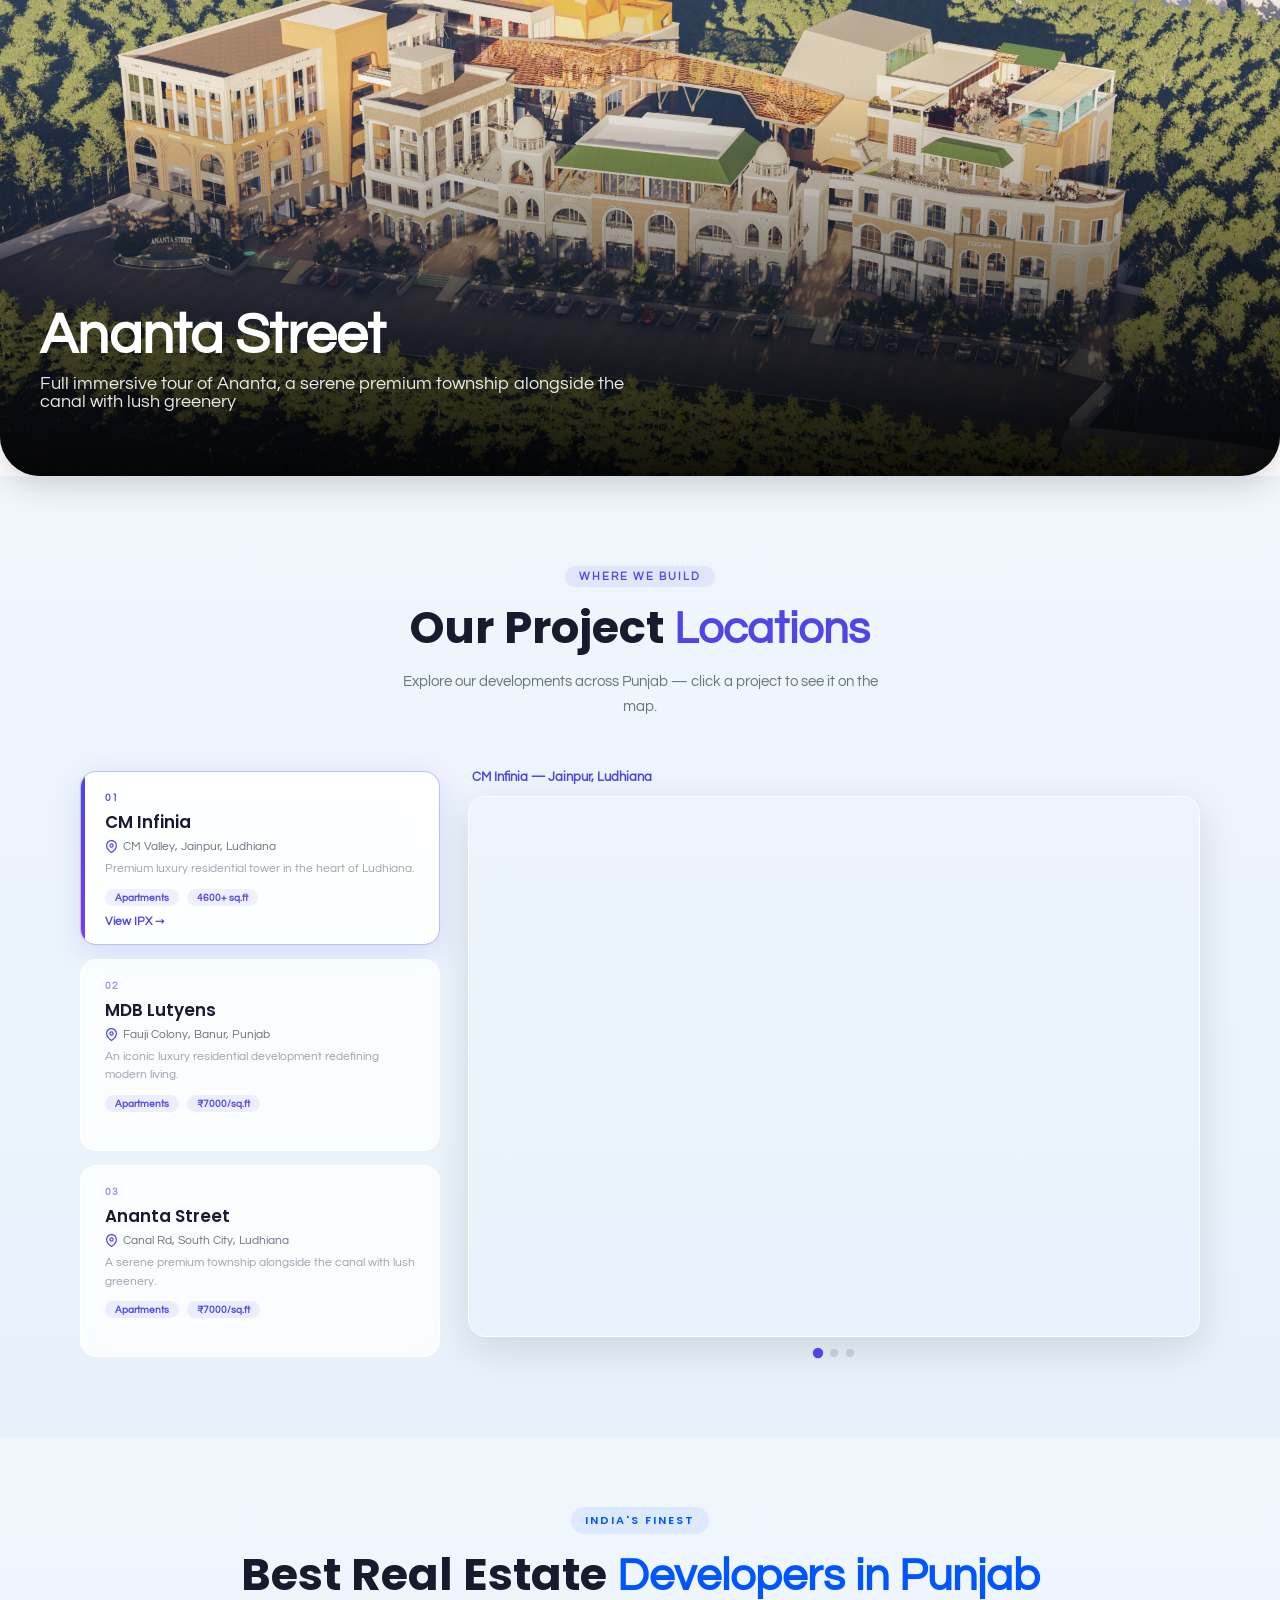
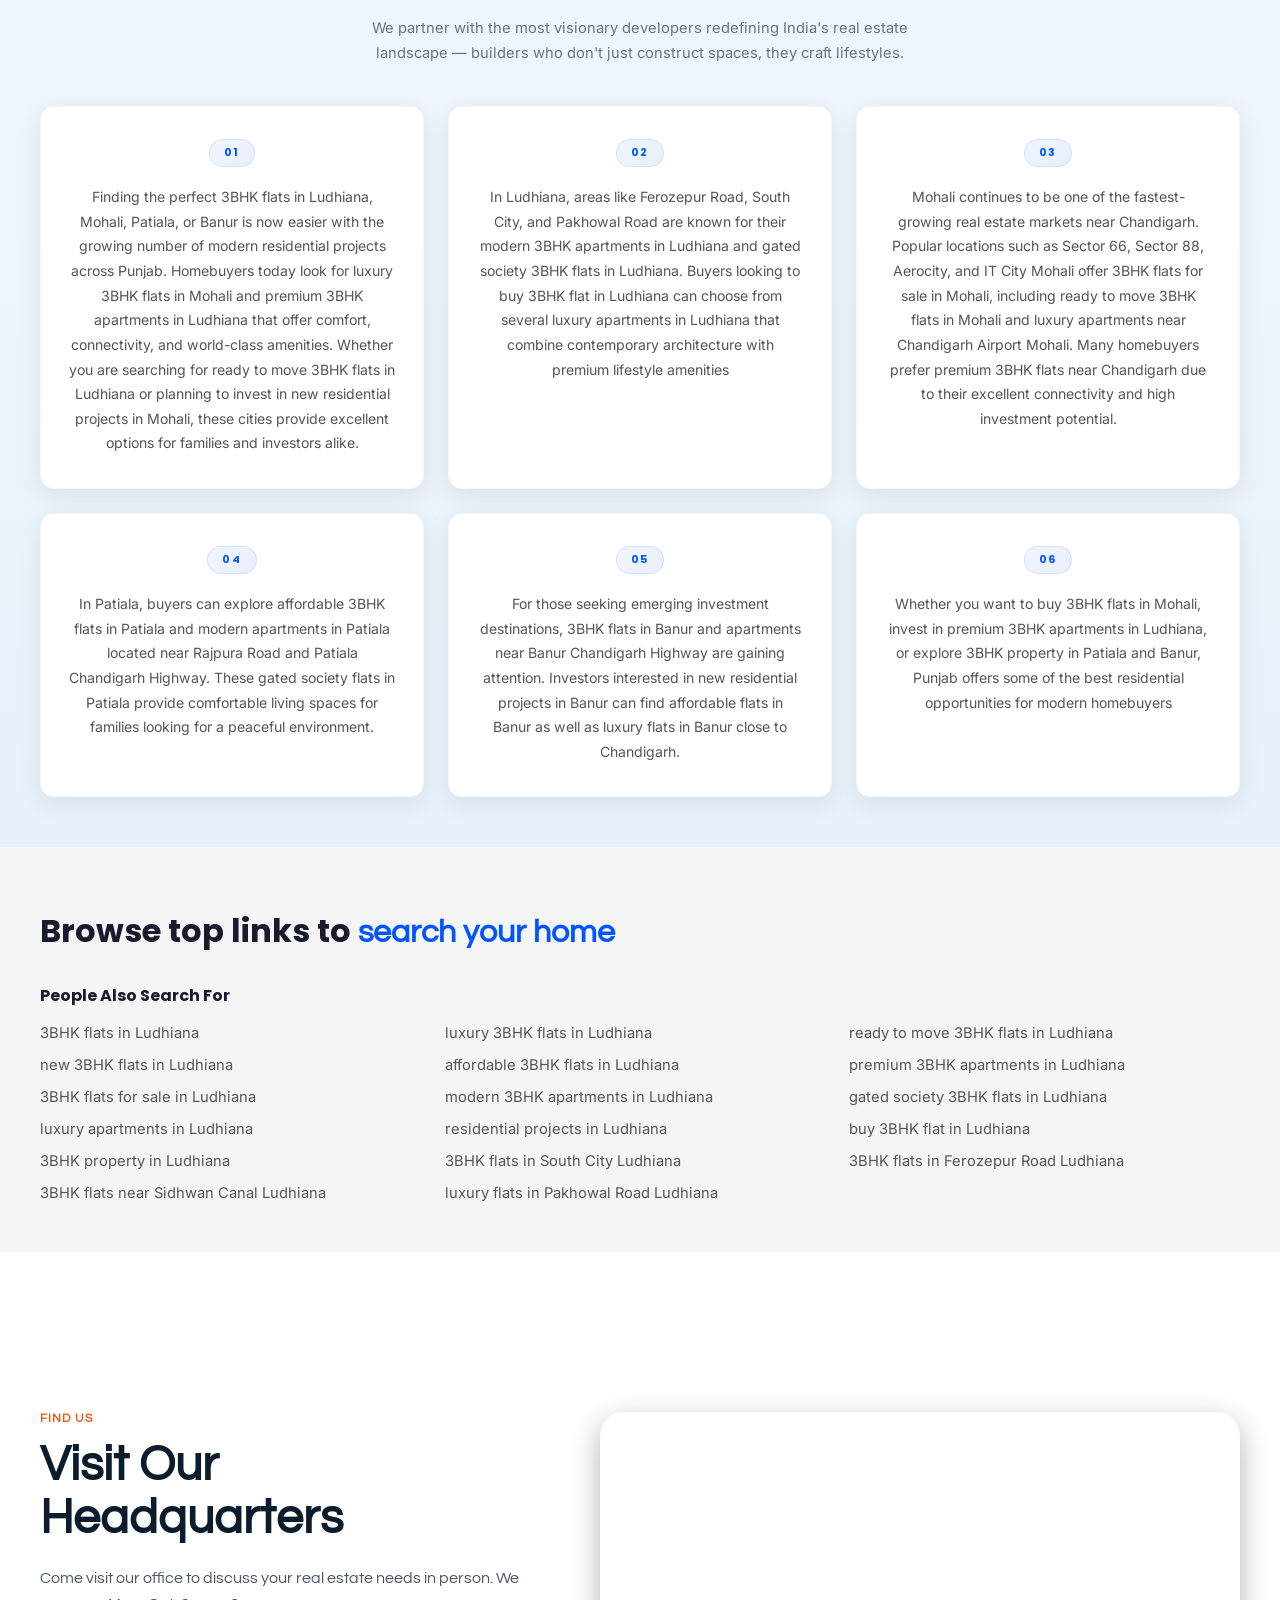
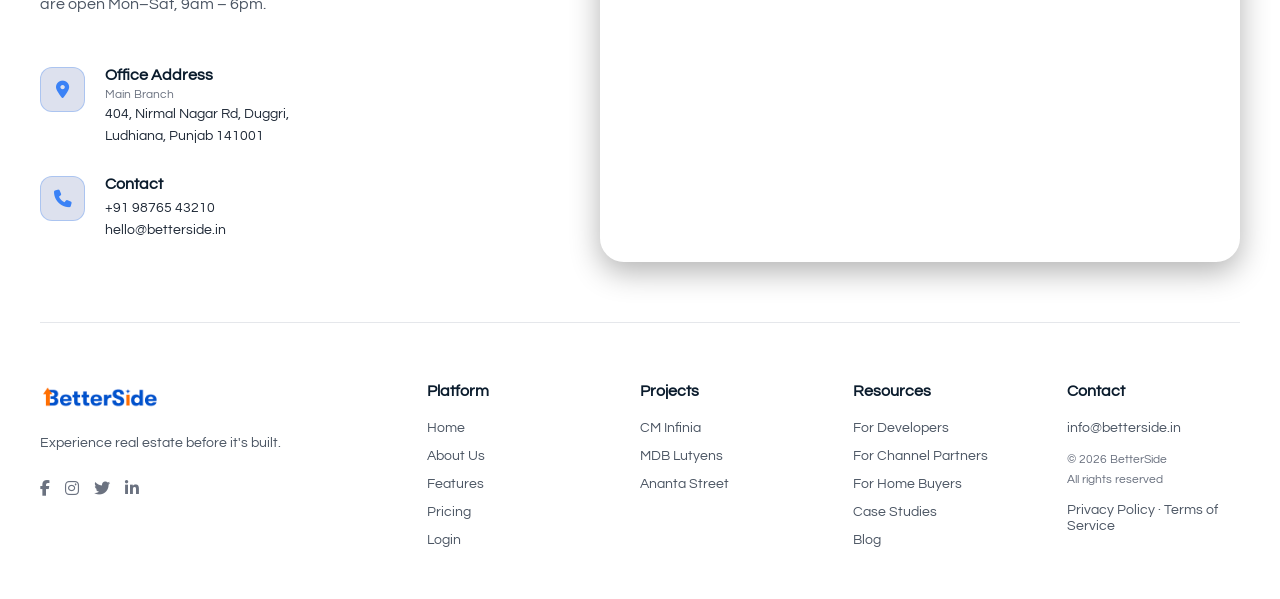
==== commit c792bb76: "m" ====
--- a/index.html
+++ b/index.html
@@ -4,6 +4,7 @@
   <meta charset="UTF-8">
   <meta name="viewport" content="width=device-width, initial-scale=1.0">
   <title>BetterSide Real Estate</title>
+  
   <link rel="stylesheet" href="style.css">
   <link rel="stylesheet" href="book-a-visit.css">
   <link href="https://fonts.googleapis.com/css2?family=Poppins:wght@300;400;500;600;700&family=Questrial&family=Inter:wght@300;400;600;700&display=swap" rel="stylesheet">
@@ -38,7 +39,7 @@
 </ul>
         </li>
 
-        <li><a href="#">Blog</a></li>
+        <li><a href="blog.html">Blog</a></li>
         <li><a href="contact.html">Contact FAQ</a></li>
 
         <li class="mobile-auth-btn">
@@ -361,6 +362,34 @@
         <p class="dev-para">Whether you want to buy 3BHK flats in Mohali, invest in premium 3BHK apartments in Ludhiana, or explore 3BHK property in Patiala and Banur, Punjab offers some of the best residential opportunities for modern homebuyers</p>
       </div>
 
+    </div>
+  </div>
+</section>
+<!-- Browse Top Links Section -->
+<section class="browse-links-section">
+  <div class="browse-links-inner">
+    <h2 class="browse-links-heading">Browse top links to <span>search your home</span></h2>
+    <div class="browse-links-block">
+      <h3 class="browse-links-subtitle">People Also Search For</h3>
+      <ul class="browse-links-list">
+        <li><a href="#">3BHK flats in Ludhiana</a></li>
+        <li><a href="#">luxury 3BHK flats in Ludhiana</a></li>
+        <li><a href="#">ready to move 3BHK flats in Ludhiana</a></li>
+        <li><a href="#">new 3BHK flats in Ludhiana</a></li>
+        <li><a href="#">affordable 3BHK flats in Ludhiana</a></li>
+        <li><a href="#">premium 3BHK apartments in Ludhiana</a></li>
+        <li><a href="#">3BHK flats for sale in Ludhiana</a></li>
+        <li><a href="#">modern 3BHK apartments in Ludhiana</a></li>
+          <li><a href="#">gated society 3BHK flats in Ludhiana</a></li>
+        <li><a href="#">luxury apartments in Ludhiana</a></li>
+        <li><a href="#">residential projects in Ludhiana</a></li>
+        <li><a href="#">buy 3BHK flat in Ludhiana</a></li>
+        <li><a href="#">3BHK property in Ludhiana</a></li>
+        <li><a href="#">3BHK flats in South City Ludhiana</a></li>
+           <li><a href="#">3BHK flats in Ferozepur Road Ludhiana</a></li>
+        <li><a href="#">3BHK flats near Sidhwan Canal Ludhiana</a></li>
+        <li><a href="#">luxury flats in Pakhowal Road Ludhiana</a></li>
+      </ul>
     </div>
   </div>
 </section>
--- a/style.css
+++ b/style.css
@@ -1024,7 +1024,10 @@
   margin-bottom: 14px;
   font-family: 'Poppins', sans-serif;
 }
-
+.browse-links-heading span{
+  color:#0055ff ;
+
+}
 .dev-heading {
   font-family: 'Poppins', sans-serif;
   font-size: clamp(1.8rem, 3.5vw, 2.8rem);
@@ -1157,4 +1160,63 @@
   .developer-card {
     padding: 20px 16px;
   }
+}
+
+
+
+
+/* ============================================
+   BROWSE TOP LINKS SECTION
+   ============================================ */
+.browse-links-section {
+  padding: 60px 20px 50px;
+  background: #f5f5f5;
+}
+.browse-links-inner {
+  max-width: 1200px;
+  margin: 0 auto;
+}
+.browse-links-heading {
+  font-family: 'Poppins', sans-serif;
+  font-size: clamp(1.4rem, 3vw, 2rem);
+  font-weight: 700;
+  color: #1a1a2e;
+  margin-bottom: 28px;
+}
+.browse-links-subtitle {
+  font-family: 'Poppins', sans-serif;
+  font-size: 1rem;
+  font-weight: 700;
+  color: #1a1a2e;
+  margin-bottom: 16px;
+}
+.browse-links-list {
+  list-style: none;
+  display: flex;
+  flex-direction: column;
+  gap: 14px;
+}
+.browse-links-list li a {
+  font-family: 'Inter', sans-serif;
+  font-size: 0.92rem;
+  color: #555;
+  text-decoration: none;
+  transition: color 0.2s;
+}
+.browse-links-list li a:hover {
+  color: #0055ff;
+}
+
+
+
+.browse-links-list {
+  display: grid;
+  grid-template-columns: 1fr 1fr 1fr;
+  gap: 14px;
+}
+
+@media screen and (max-width: 768px) {
+  .browse-links-list {
+    grid-template-columns: 1fr;
+  }
 }
